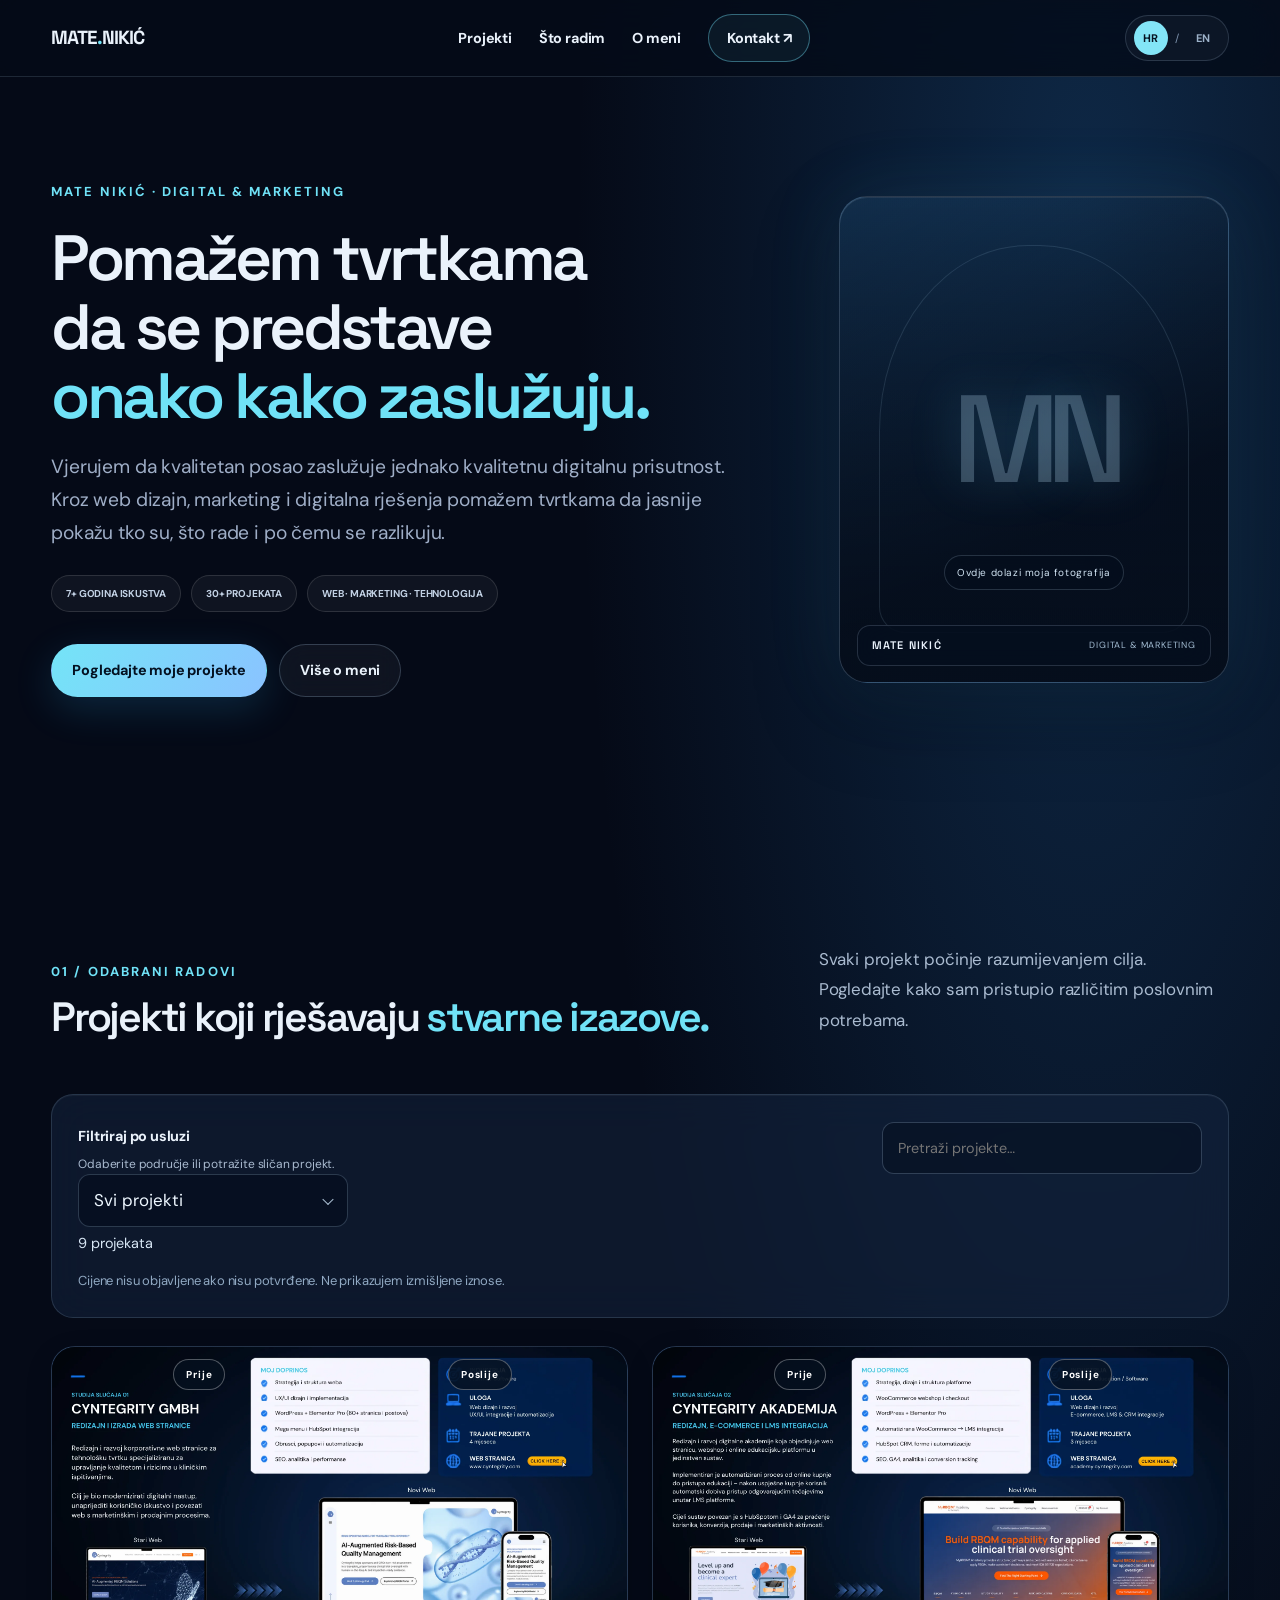
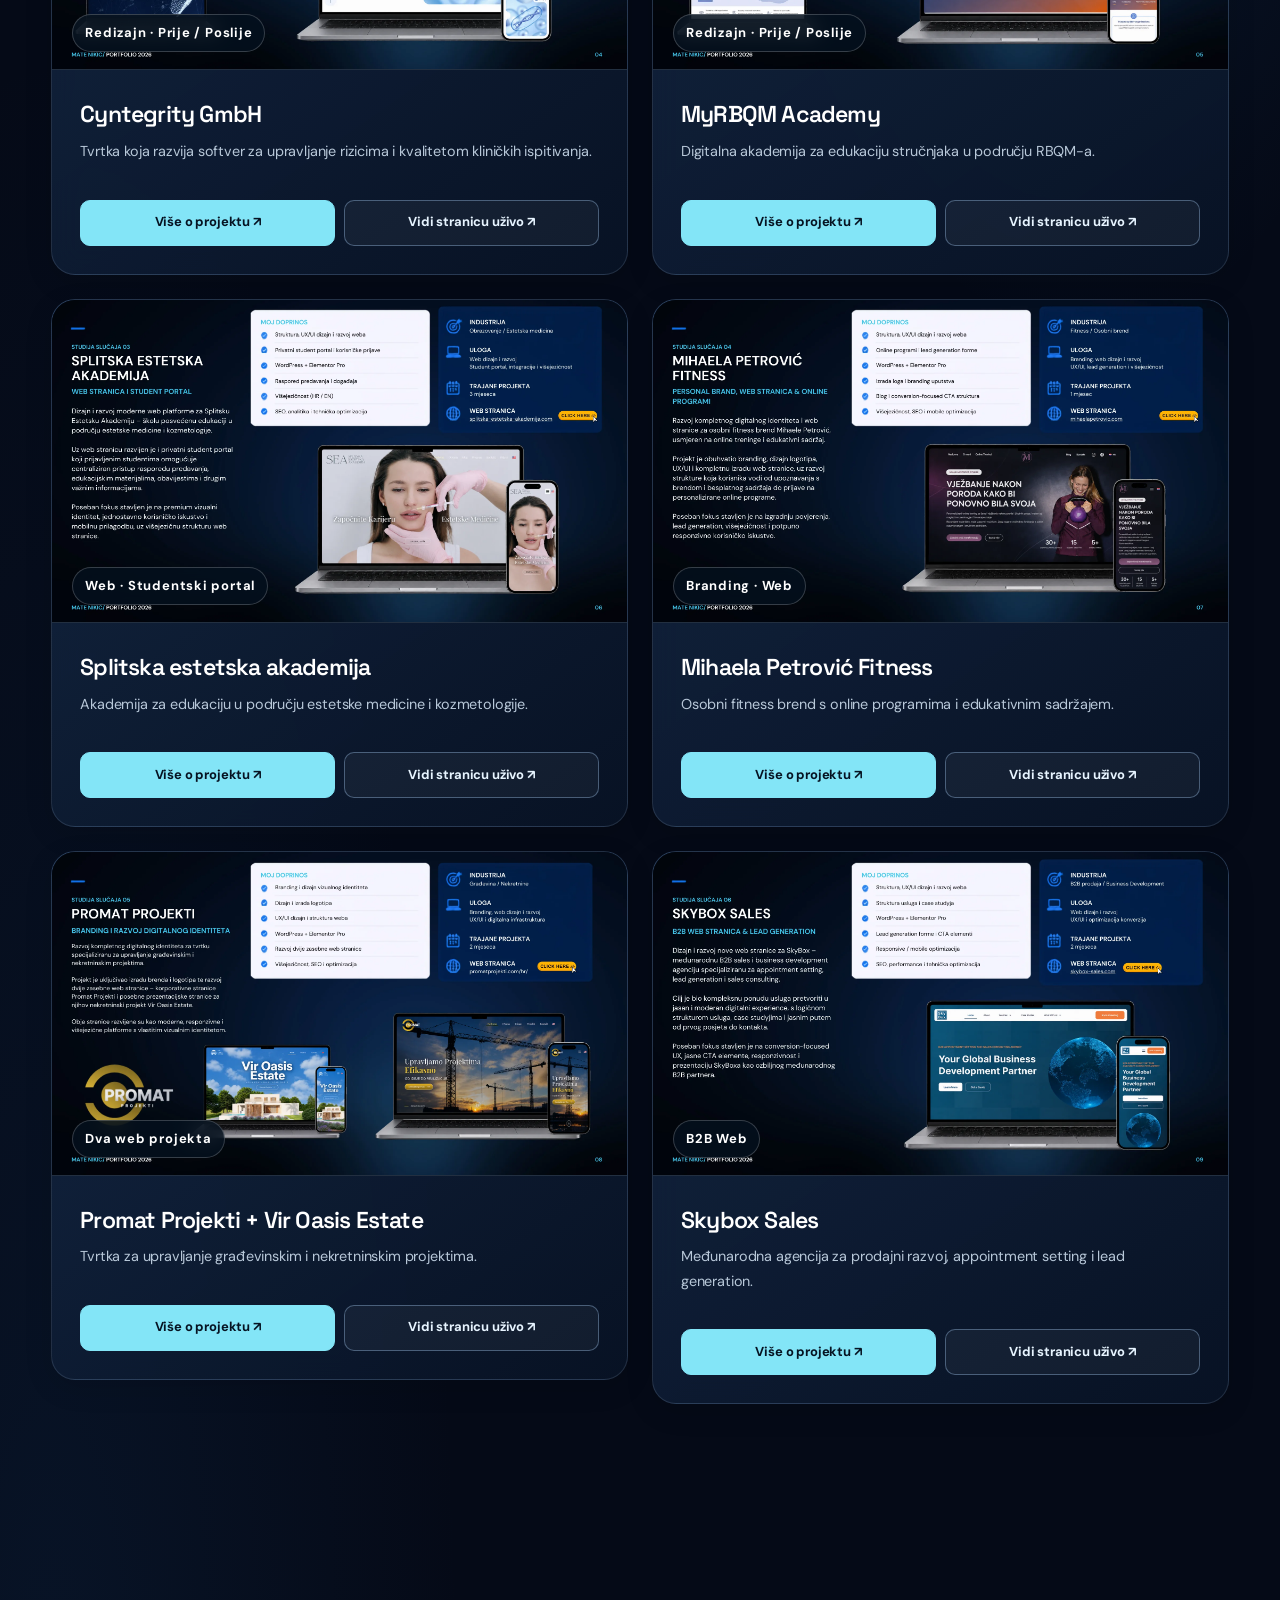
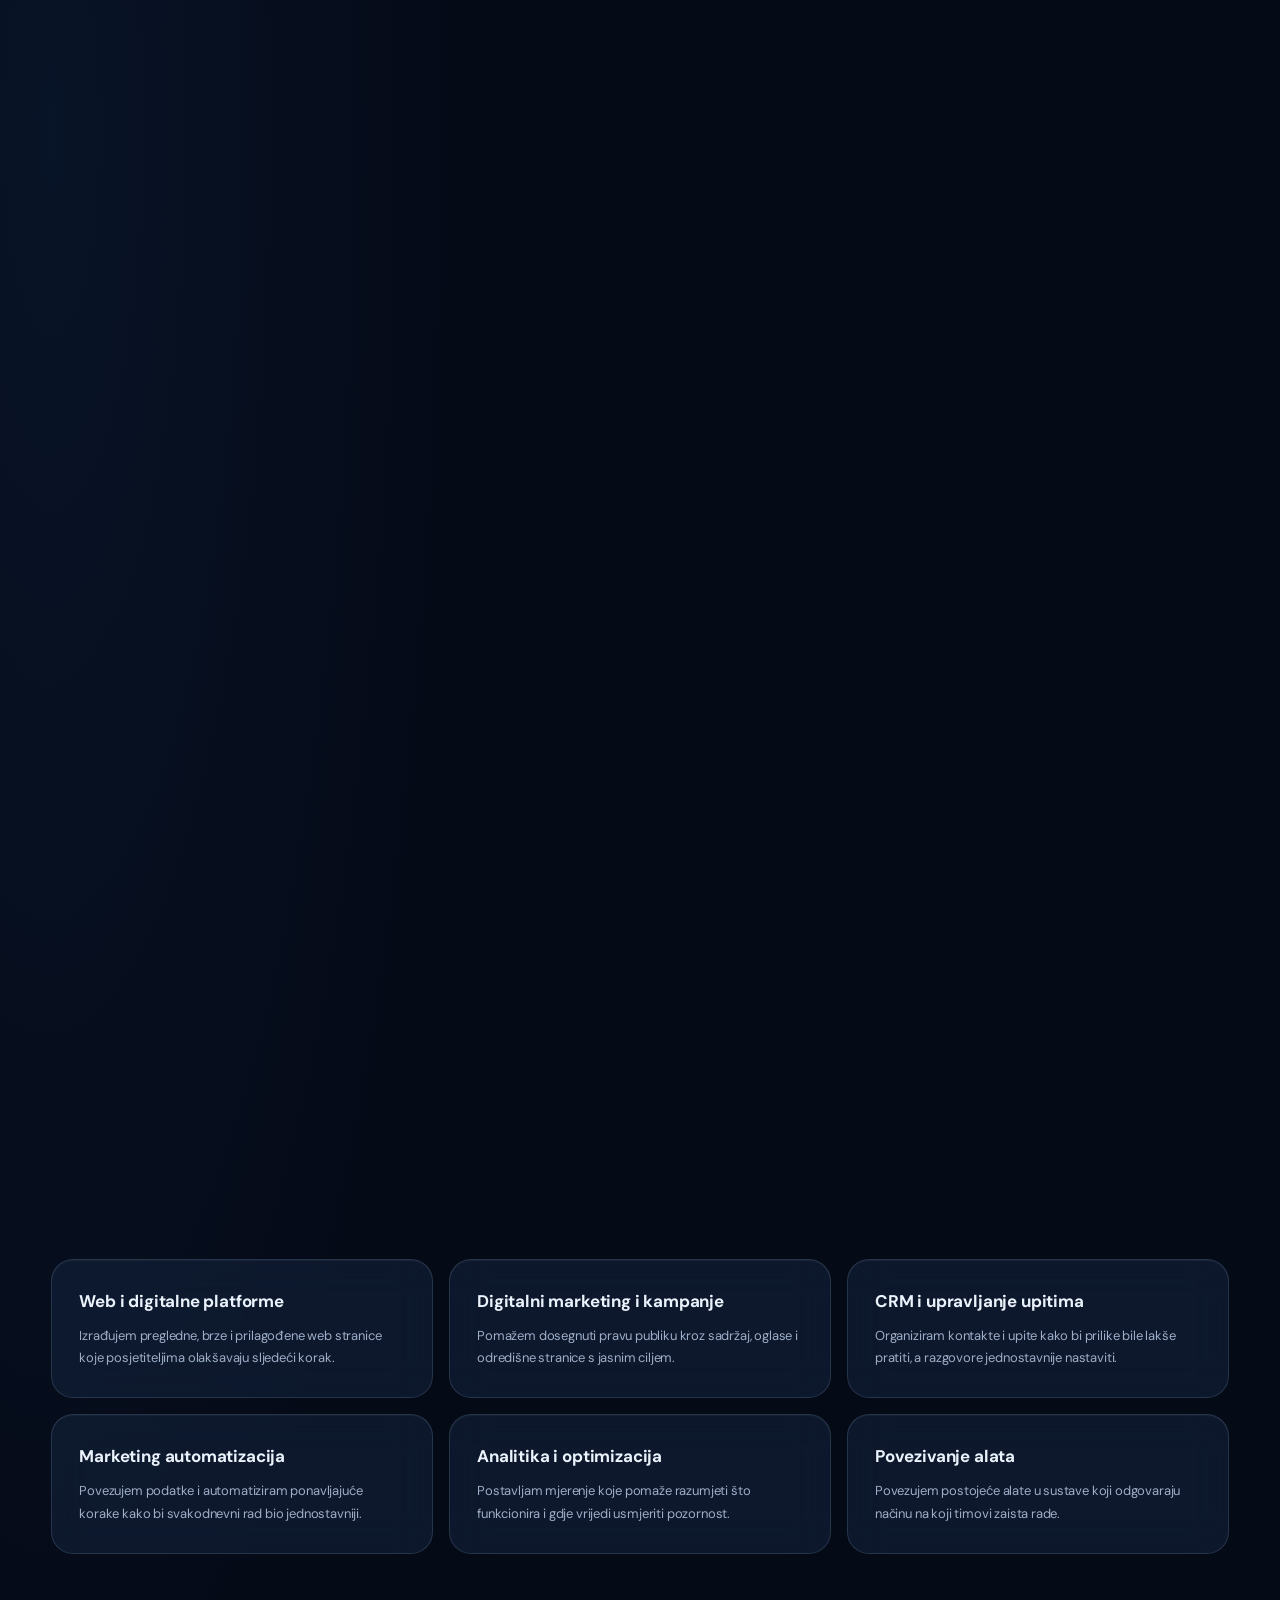
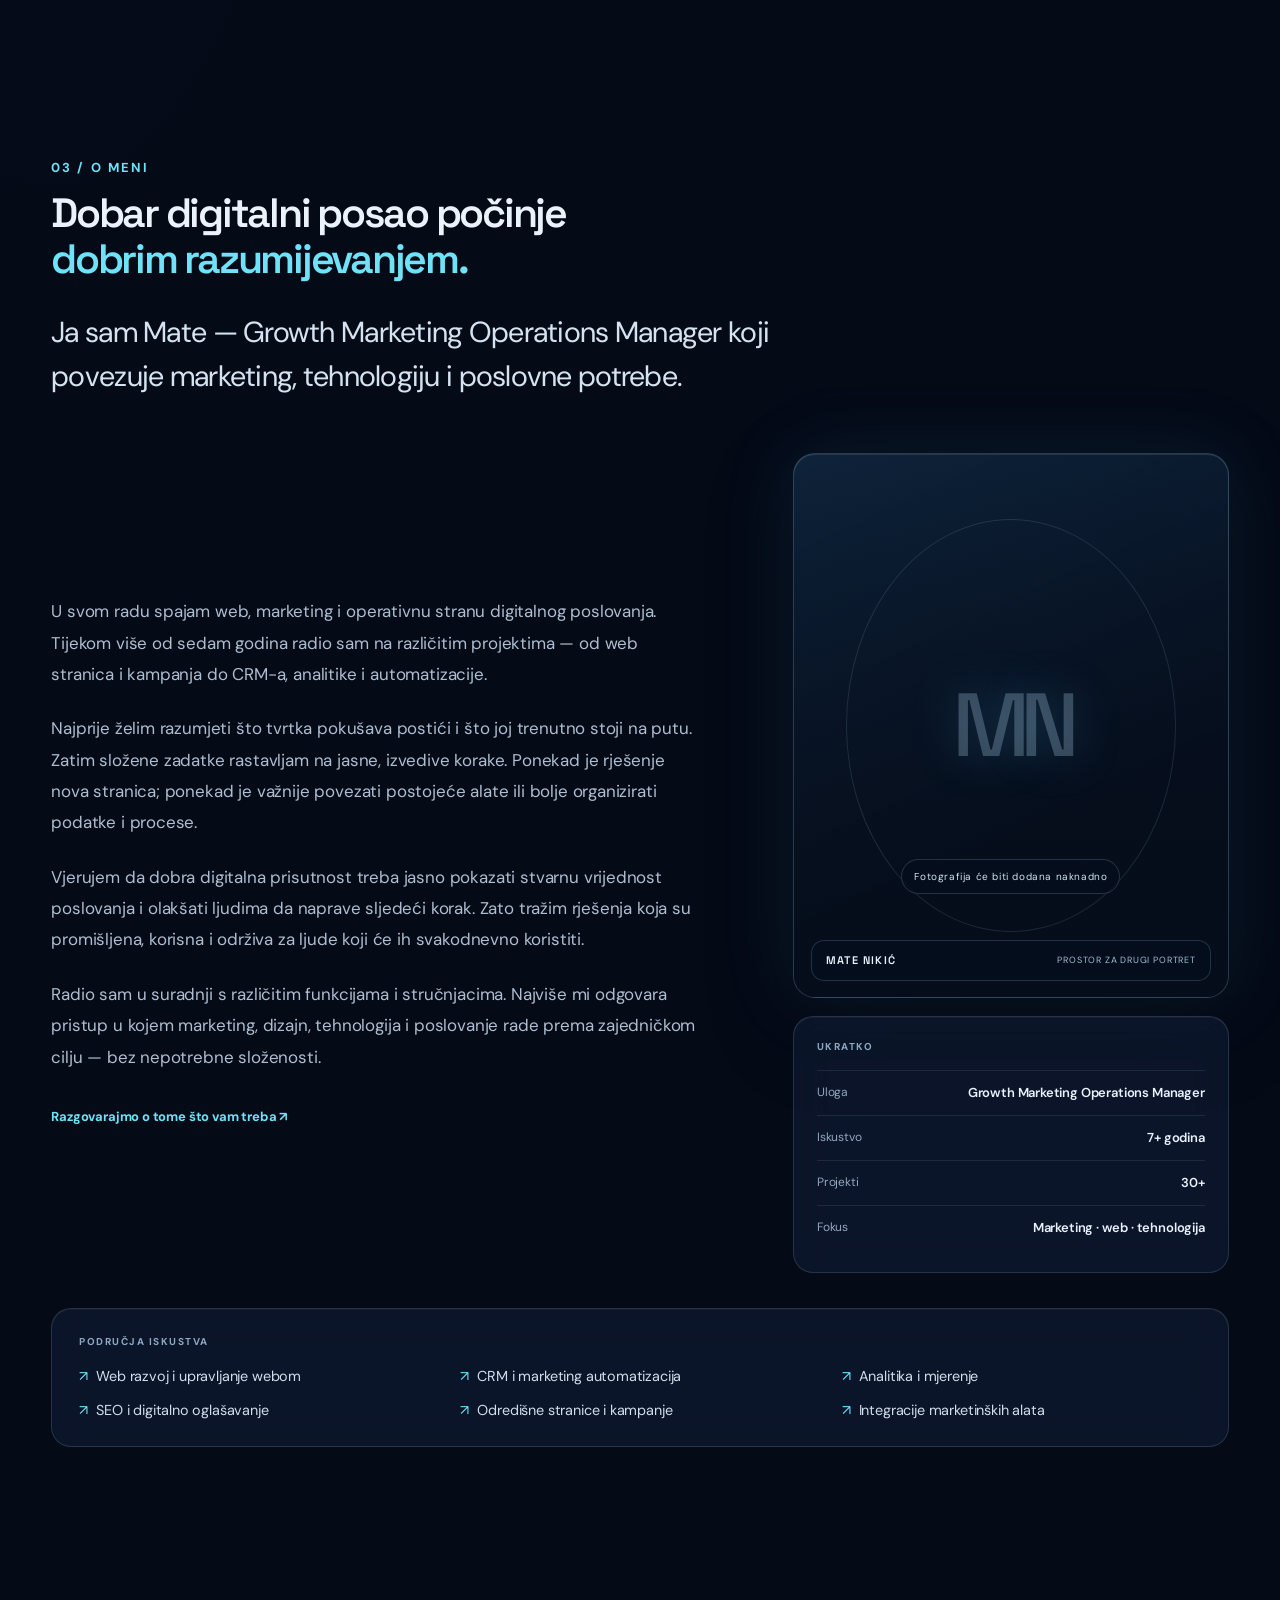
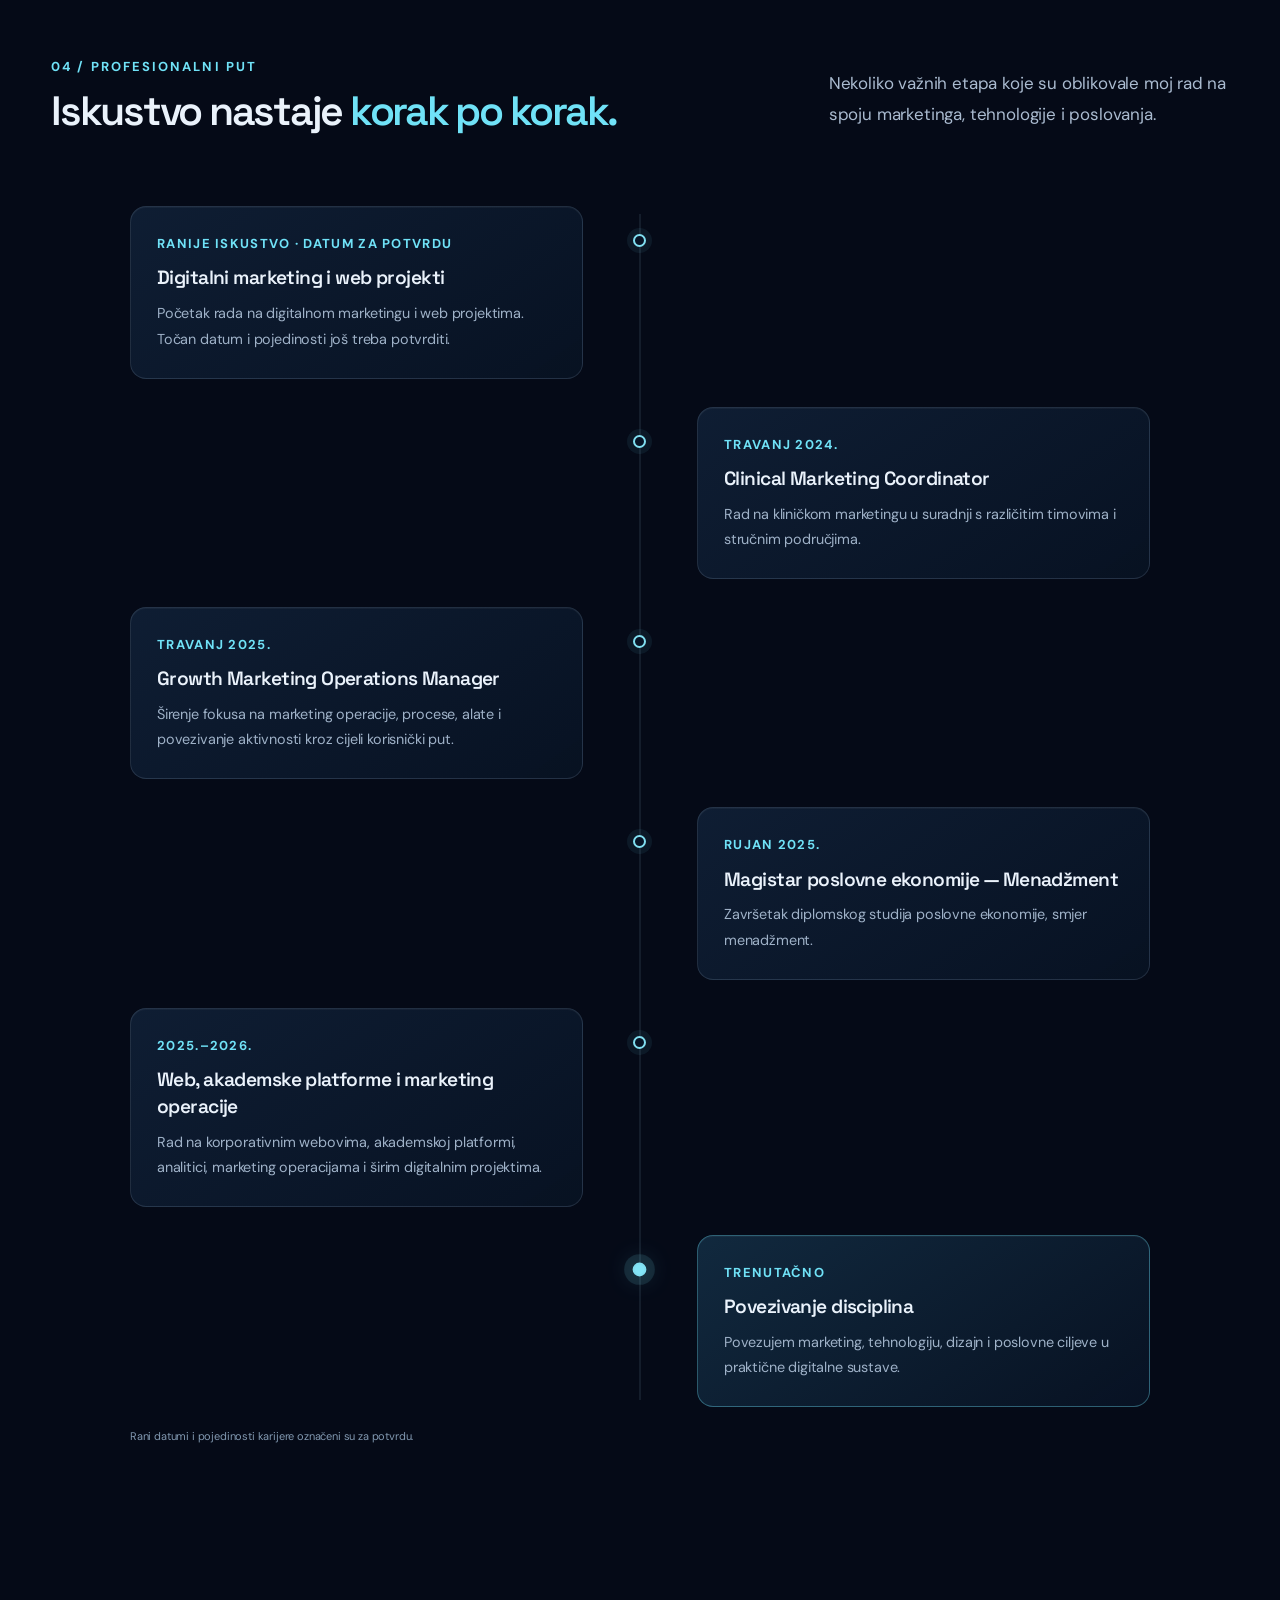
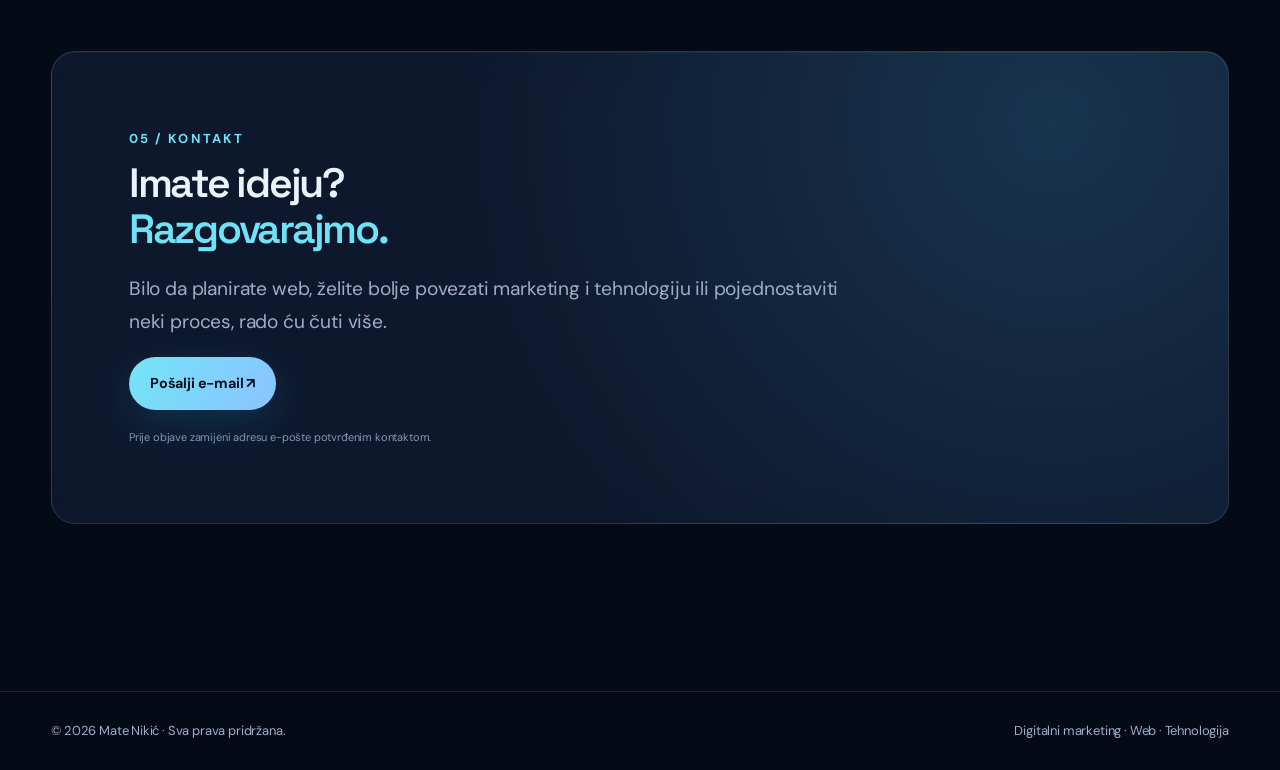
==== index.html @ 75b3e638 "Update portrait image path" ====
<!DOCTYPE html>
<html lang="hr">
<head>
  <meta charset="utf-8">
  <meta name="viewport" content="width=device-width, initial-scale=1">
  <meta name="theme-color" content="#050b17">
  <meta name="description" content="Mate Nikić povezuje web, marketing, tehnologiju i operacije kako bi tvrtke jasnije pokazale svoju vrijednost.">
  <title>Mate Nikić — Digital, marketing i web</title>
  <link href="assets/style.css" rel="stylesheet">
  <script defer src="assets/main.js"></script>
</head>
<body style="--portrait-image:url('assets/mate-portrait.png')">
  <header class="top">
    <nav class="wrap nav" aria-label="Glavna navigacija" data-i18n-aria-label="mainNav">
      <a class="logo" href="index.html" aria-label="Mate Nikić — naslovnica" data-i18n-aria-label="homeLabel">MATE<span>.</span>NIKIĆ</a>
      <button aria-expanded="false" aria-label="Otvori navigaciju" class="navbtn" type="button">☰ <span data-i18n="menuLabel">Izbornik</span></button>
      <div class="navlinks">
        <a href="#work" data-i18n="navProjects">Projekti</a>
        <a href="#expertise" data-i18n="navExpertise">Što radim</a>
        <a href="#about" data-i18n="navAbout">O meni</a>
        <a href="#contact" data-i18n="navContact">Kontakt ↗</a>
      </div>
      <div class="language-switch" role="group" aria-label="Jezik">
        <button type="button" data-language="hr" aria-pressed="true">HR</button>
        <span aria-hidden="true">/</span>
        <button type="button" data-language="en" aria-pressed="false">EN</button>
      </div>
    </nav>
  </header>

  <main>
    <div class="wrap">
      <section class="hero personal-hero" aria-labelledby="hero-title">
        <div class="hero-copy reveal">
          <div class="eyebrow" data-i18n="heroEyebrow">MATE NIKIĆ · DIGITAL &amp; MARKETING</div>
          <h1 id="hero-title" data-i18n-html="heroTitle">Pomažem tvrtkama da se predstave <em>onako kako zaslužuju.</em></h1>
          <p class="lead" data-i18n="heroIntro">Vjerujem da kvalitetan posao zaslužuje jednako kvalitetnu digitalnu prisutnost. Kroz web dizajn, marketing i digitalna rješenja pomažem tvrtkama da jasnije pokažu tko su, što rade i po čemu se razlikuju.</p>
          <div class="stats" aria-label="Iskustvo i fokus">
            <span class="pill" data-i18n="years">7+ GODINA ISKUSTVA</span>
            <span class="pill" data-i18n="projectsCount">30+ PROJEKATA</span>
            <span class="pill" data-i18n="heroAreas">WEB · MARKETING · TEHNOLOGIJA</span>
          </div>
          <div class="actions">
            <a class="btn primary" href="#work" data-i18n="explore">Pogledajte moje projekte</a>
            <a class="btn" href="#about" data-i18n="moreAbout">Više o meni</a>
          </div>
        </div>
        <div class="portrait-frame hero-portrait reveal" role="img" aria-label="Prostor za fotografiju Mate Nikića" data-i18n-aria-label="portraitLabel">
          <div class="portrait-placeholder">
            <span class="portrait-mark" aria-hidden="true">MN</span>
            <span class="portrait-note" data-i18n="portraitNote">Ovdje dolazi moja fotografija</span>
          </div>
          <div class="portrait-caption"><strong>MATE NIKIĆ</strong><span data-i18n="portraitRole">DIGITAL &amp; MARKETING</span></div>
        </div>
      </section>
    </div>

    <section class="section section-spaced" id="work">
      <div class="wrap">
        <div class="section-head reveal">
          <div>
            <div class="eyebrow" data-i18n="workEyebrow">01 / ODABRANI RADOVI</div>
            <h2 data-i18n-html="workTitle">Projekti koji rješavaju <span class="accent">stvarne izazove.</span></h2>
          </div>
          <p class="muted" data-i18n="workIntro">Svaki projekt počinje razumijevanjem cilja. Pogledajte kako sam pristupio različitim poslovnim potrebama.</p>
        </div>
        <div class="portfolio-toolbar" aria-label="Filtriranje projekata" data-i18n-aria-label="filterToolbar">
          <div class="filter-top">
            <div>
              <strong data-i18n="filterLabel">Filtriraj po usluzi</strong>
              <p class="muted" data-i18n="filterHelp">Odaberite područje ili potražite sličan projekt.</p>
            </div>
            <label class="search-label">
              <span class="sr-only" data-i18n="searchLabel">Pretraži projekte</span>
              <input autocomplete="off" id="project-search" type="search" placeholder="Pretraži projekte…" data-i18n-placeholder="searchPlaceholder">
            </label>
          </div>
          <div class="filter-controls">
            <label class="category-select-label">
              <span class="sr-only" data-i18n="filterGroup">Kategorija usluge</span>
              <select id="project-category" aria-label="Kategorija usluge" data-i18n-aria-label="filterGroup">
                <option value="all" data-i18n="allProjects">Svi projekti</option>
                <option value="web" data-i18n="filterWeb">Web development</option>
                <option value="branding" data-i18n="filterBranding">Brendiranje</option>
                <option value="crm" data-i18n="filterCrm">CRM i automatizacija</option>
                <option value="marketing" data-i18n="filterMarketing">Marketing</option>
                <option value="ecommerce" data-i18n="filterEcommerce">E-trgovina</option>
                <option value="portal" data-i18n="filterPortal">Portali</option>
                <option value="seo" data-i18n="filterSeo">SEO i analitika</option>
              </select>
            </label>
          </div>
          <div class="filter-bottom">
            <span aria-live="polite" id="project-count">9 projekata</span>
            <button class="reset-filter" id="reset-filters" type="button" data-i18n="reset">Očisti filtere ↺</button>
          </div>
          <p class="pricing-note" data-i18n="pricingNote">Cijene nisu objavljene ako nisu potvrđene. Ne prikazujem izmišljene iznose.</p>
        </div>
        <p class="no-projects" id="no-projects" hidden data-i18n="noProjects">Nema projekata za odabrani filter. Pokušaj s drugom kategorijom.</p>
        <div class="grid" aria-live="polite"></div>
      </div>
    </section>

    <section class="section" id="expertise">
      <div class="wrap">
        <div class="section-head reveal">
          <div>
            <div class="eyebrow" data-i18n="expertiseEyebrow">02 / PODRUČJA RADA</div>
            <h2 data-i18n-html="expertiseTitle">Od dobre ideje do <span class="accent">boljeg digitalnog iskustva.</span></h2>
          </div>
        </div>
        <div class="skills">
          <article class="skill reveal"><b data-i18n="skillWebTitle">Web i digitalne platforme</b><p data-i18n="skillWeb">Izrađujem pregledne, brze i prilagođene web stranice koje posjetiteljima olakšavaju sljedeći korak.</p></article>
          <article class="skill reveal"><b data-i18n="skillMarketingTitle">Digitalni marketing i kampanje</b><p data-i18n="skillMarketing">Pomažem dosegnuti pravu publiku kroz sadržaj, oglase i odredišne stranice s jasnim ciljem.</p></article>
          <article class="skill reveal"><b data-i18n="skillCrmTitle">CRM i upravljanje upitima</b><p data-i18n="skillCrm">Organiziram kontakte i upite kako bi prilike bile lakše pratiti, a razgovore jednostavnije nastaviti.</p></article>
          <article class="skill reveal"><b data-i18n="skillAutomationTitle">Marketing automatizacija</b><p data-i18n="skillAutomation">Povezujem podatke i automatiziram ponavljajuće korake kako bi svakodnevni rad bio jednostavniji.</p></article>
          <article class="skill reveal"><b data-i18n="skillAnalyticsTitle">Analitika i optimizacija</b><p data-i18n="skillAnalytics">Postavljam mjerenje koje pomaže razumjeti što funkcionira i gdje vrijedi usmjeriti pozornost.</p></article>
          <article class="skill reveal"><b data-i18n="skillIntegrationsTitle">Povezivanje alata</b><p data-i18n="skillIntegrations">Povezujem postojeće alate u sustave koji odgovaraju načinu na koji timovi zaista rade.</p></article>
        </div>
      </div>
    </section>

    <section class="section about-chapter" id="about">
      <div class="wrap">
        <div class="about-heading reveal">
          <div class="eyebrow" data-i18n="aboutEyebrow">03 / O MENI</div>
          <h2 data-i18n-html="aboutTitle">Dobar digitalni posao počinje <span class="accent">dobrim razumijevanjem.</span></h2>
          <p class="about-intro" data-i18n="aboutIntro">Ja sam Mate — Growth Marketing Operations Manager koji povezuje marketing, tehnologiju i poslovne potrebe.</p>
        </div>
        <div class="about-editorial">
          <div class="about-copy reveal">
            <p data-i18n="aboutP1">U svom radu spajam web, marketing i operativnu stranu digitalnog poslovanja. Tijekom više od sedam godina radio sam na različitim projektima — od web stranica i kampanja do CRM-a, analitike i automatizacije.</p>
            <p data-i18n="aboutP2">Najprije želim razumjeti što tvrtka pokušava postići i što joj trenutno stoji na putu. Zatim složene zadatke rastavljam na jasne, izvedive korake. Ponekad je rješenje nova stranica; ponekad je važnije povezati postojeće alate ili bolje organizirati podatke i procese.</p>
            <p data-i18n="aboutP3">Vjerujem da dobra digitalna prisutnost treba jasno pokazati stvarnu vrijednost poslovanja i olakšati ljudima da naprave sljedeći korak. Zato tražim rješenja koja su promišljena, korisna i održiva za ljude koji će ih svakodnevno koristiti.</p>
            <p data-i18n="aboutP4">Radio sam u suradnji s različitim funkcijama i stručnjacima. Najviše mi odgovara pristup u kojem marketing, dizajn, tehnologija i poslovanje rade prema zajedničkom cilju — bez nepotrebne složenosti.</p>
            <a class="text-link" href="#contact" data-i18n="aboutContact">Razgovarajmo o tome što vam treba ↗</a>
          </div>
          <div class="about-aside">
            <div class="portrait-frame about-portrait reveal" role="img" aria-label="Prostor za fotografiju Mate Nikića" data-i18n-aria-label="portraitLabel">
              <div class="portrait-placeholder">
                <span class="portrait-mark" aria-hidden="true">MN</span>
                <span class="portrait-note" data-i18n="aboutPhotoNote">Fotografija će biti dodana naknadno</span>
              </div>
              <div class="portrait-caption"><strong>MATE NIKIĆ</strong><span data-i18n="aboutPhoto">PROSTOR ZA DRUGI PORTRET</span></div>
            </div>
            <div class="facts-panel reveal">
              <p class="panel-label" data-i18n="aboutFacts">UKRATKO</p>
              <dl>
                <div><dt data-i18n="factRole">Uloga</dt><dd data-i18n="factRoleValue">Growth Marketing Operations Manager</dd></div>
                <div><dt data-i18n="factExperience">Iskustvo</dt><dd data-i18n="factExperienceValue">7+ godina</dd></div>
                <div><dt data-i18n="factProjects">Projekti</dt><dd data-i18n="factProjectsValue">30+</dd></div>
                <div><dt data-i18n="factFocus">Fokus</dt><dd data-i18n="factFocusValue">Marketing · web · tehnologija</dd></div>
              </dl>
            </div>
          </div>
        </div>
        <div class="expertise-panel reveal">
          <p class="panel-label" data-i18n="expertiseLabel">PODRUČJA ISKUSTVA</p>
          <ul id="expertise-list">
            <li>Web razvoj i upravljanje webom</li><li>CRM i marketing automatizacija</li><li>Analitika i mjerenje</li>
            <li>SEO i digitalno oglašavanje</li><li>Odredišne stranice i kampanje</li><li>Integracije marketinških alata</li>
          </ul>
        </div>
      </div>
    </section>

    <section class="section timeline-section" id="career">
      <div class="wrap">
        <div class="section-head reveal">
          <div>
            <div class="eyebrow" data-i18n="timelineEyebrow">04 / PROFESIONALNI PUT</div>
            <h2 data-i18n-html="timelineTitle">Iskustvo nastaje <span class="accent">korak po korak.</span></h2>
          </div>
          <p class="muted" data-i18n="timelineIntro">Nekoliko važnih etapa koje su oblikovale moj rad na spoju marketinga, tehnologije i poslovanja.</p>
        </div>
        <div class="timeline-shell">
          <div class="timeline-track" aria-hidden="true"><span class="timeline-progress"></span></div>
          <ol class="career-timeline" id="career-timeline">
            <li class="timeline-item"><span class="timeline-marker" aria-hidden="true"></span><article class="timeline-card"><p class="timeline-date">RANIJE ISKUSTVO · DATUM ZA POTVRDU</p><h3>Digitalni marketing i web projekti</h3><p>Početak rada na digitalnom marketingu i web projektima. Točan datum i pojedinosti još treba potvrditi.</p></article></li>
            <li class="timeline-item"><span class="timeline-marker" aria-hidden="true"></span><article class="timeline-card"><p class="timeline-date">TRAVANJ 2024.</p><h3>Clinical Marketing Coordinator</h3><p>Rad na kliničkom marketingu u suradnji s različitim timovima i stručnim područjima.</p></article></li>
            <li class="timeline-item"><span class="timeline-marker" aria-hidden="true"></span><article class="timeline-card"><p class="timeline-date">TRAVANJ 2025.</p><h3>Growth Marketing Operations Manager</h3><p>Širenje fokusa na marketing operacije, procese, alate i povezivanje aktivnosti kroz cijeli korisnički put.</p></article></li>
            <li class="timeline-item"><span class="timeline-marker" aria-hidden="true"></span><article class="timeline-card"><p class="timeline-date">RUJAN 2025.</p><h3>Magistar poslovne ekonomije — Menadžment</h3><p>Završetak diplomskog studija poslovne ekonomije, smjer menadžment.</p></article></li>
            <li class="timeline-item"><span class="timeline-marker" aria-hidden="true"></span><article class="timeline-card"><p class="timeline-date">2025.–2026.</p><h3>Web, akademske platforme i marketing operacije</h3><p>Rad na korporativnim webovima, akademskoj platformi, analitici, marketing operacijama i širim digitalnim projektima.</p></article></li>
            <li class="timeline-item"><span class="timeline-marker" aria-hidden="true"></span><article class="timeline-card"><p class="timeline-date">TRENUTAČNO</p><h3>Povezivanje disciplina</h3><p>Povezujem marketing, tehnologiju, dizajn i poslovne ciljeve u praktične digitalne sustave.</p></article></li>
          </ol>
        </div>
        <p class="timeline-note" data-i18n="timelineNote">Rani datumi i pojedinosti karijere označeni su za potvrdu.</p>
      </div>
    </section>

    <section class="section" id="contact">
      <div class="wrap">
        <div class="contact contact-chapter reveal">
          <div class="eyebrow" data-i18n="contactEyebrow">05 / KONTAKT</div>
          <h2 data-i18n-html="contactTitle">Imate ideju?<br><span class="accent">Razgovarajmo.</span></h2>
          <p class="lead" data-i18n="contactIntro">Bilo da planirate web, želite bolje povezati marketing i tehnologiju ili pojednostaviti neki proces, rado ću čuti više.</p>
          <a class="btn primary" href="mailto:EMAIL_ADRESA_OVDJE" data-i18n="contactButton">Pošalji e-mail ↗</a>
          <p class="email-note" data-i18n="emailNote">Prije objave zamijeni adresu e-pošte potvrđenim kontaktom.</p>
        </div>
      </div>
    </section>
  </main>

  <footer class="footer">
    <div class="wrap foot-inner">
      <span>© 2026 Mate Nikić · <span data-i18n="allRights">Sva prava pridržana.</span></span>
      <span data-i18n="footerFocus">Digitalni marketing · Web · Tehnologija</span>
    </div>
  </footer>
</body>
</html>
---- assets/style.css ----
@import url('https://fonts.googleapis.com/css2?family=DM+Sans:wght@400;500;600;700&family=Space+Grotesk:wght@400;500;600;700&display=swap');:root{color-scheme:dark;--bg:#050b17;--panel:#0c1930;--line:#21334b;--text:#f4f7ff;--muted:#a1b1c8;--cyan:#36c8ef}*{box-sizing:border-box}html{scroll-behavior:smooth}body{margin:0;background:radial-gradient(ellipse 55% 25% at 80% 0%,#0b2c52 0%,transparent 100%),var(--bg);color:var(--text);font-family:'DM Sans',sans-serif;line-height:1.6}a{color:inherit;text-decoration:none}button{font:inherit}a:focus-visible,button:focus-visible{outline:2px solid var(--cyan);outline-offset:4px}.wrap{width:min(1200px,calc(100% - 48px));margin:auto}.top{position:sticky;top:0;z-index:20;background:#050b17e8;backdrop-filter:blur(18px);border-bottom:1px solid #ffffff14}.nav{min-height:78px;display:flex;align-items:center;justify-content:space-between;gap:20px}.logo{font-family:'Space Grotesk',sans-serif;font-size:21px;font-weight:700;letter-spacing:-1px}.logo span,.eyebrow,.accent{color:var(--cyan)}.navlinks{display:flex;gap:32px;align-items:center;font-size:13px;font-weight:700}.navlinks a:hover,.footer a:hover{color:var(--cyan)}.navbtn{display:none;background:none;border:1px solid var(--line);color:white;padding:8px 12px;border-radius:8px}.hero{padding:116px 0 115px;display:grid;grid-template-columns:1.2fr .8fr;gap:60px;align-items:center}.eyebrow{font-size:12px;font-weight:700;letter-spacing:2.4px;text-transform:uppercase}.hero h1,.detail-hero h1{font:700 clamp(48px,6.8vw,102px)/1.02 'Space Grotesk',sans-serif;letter-spacing:-5px;margin:25px 0}.hero h1 em{font-style:normal;color:var(--cyan)}.lead{font-size:19px;color:var(--muted);max-width:620px}.actions{display:flex;flex-wrap:wrap;gap:12px;margin-top:32px}.btn{display:inline-flex;align-items:center;justify-content:center;gap:12px;border-radius:8px;padding:14px 22px;font-size:13px;font-weight:700;border:1px solid #4b6c8d;transition:.2s}.btn.primary{background:var(--cyan);color:#031020;border-color:var(--cyan)}.btn:hover{transform:translateY(-3px);border-color:var(--cyan)}.hero-art{min-height:400px;border:1px solid #244569;border-radius:20px;display:flex;flex-direction:column;justify-content:space-between;padding:32px;background:linear-gradient(135deg,#09284d,#071225 60%);position:relative;overflow:hidden}.hero-art:after{content:'';position:absolute;width:270px;height:270px;border:1px solid #36c8ef33;border-radius:50%;right:-60px;top:70px;box-shadow:0 0 0 55px #36c8ef09,0 0 0 110px #36c8ef06}.hero-art strong{font:700 clamp(34px,4vw,60px)/1.08 'Space Grotesk';z-index:1;letter-spacing:-2px}.hero-art small{color:#a6bedb;z-index:1}.stats{display:flex;gap:10px;flex-wrap:wrap;margin-top:26px}.pill{padding:8px 12px;border:1px solid var(--line);background:#0b1a30;border-radius:6px;color:#c2d1e4;font-size:11px;font-weight:700}.section{padding:75px 0}.section-head{display:flex;justify-content:space-between;align-items:end;gap:30px;margin-bottom:36px}.section h2{font:700 clamp(34px,4vw,58px)/1.1 'Space Grotesk';letter-spacing:-2px;margin:12px 0}.muted{color:var(--muted)}.grid{display:grid;grid-template-columns:repeat(2,minmax(0,1fr));gap:22px}.project{display:block;border:1px solid var(--line);background:#0a1528;border-radius:14px;overflow:hidden;transition:transform .25s,border-color .25s}.project:hover{transform:translateY(-5px);border-color:#36c8ef80}.thumb{aspect-ratio:16/10;background:linear-gradient(130deg,#102d52,#061024);display:flex;align-items:center;justify-content:center;overflow:hidden;position:relative}.thumb img{width:100%;height:100%;object-fit:cover}.thumb .placeholder{font:700 clamp(26px,4vw,46px)/1.1 'Space Grotesk';letter-spacing:-2px;padding:30px;max-width:80%;z-index:1}.thumb:has(.placeholder):after{content:'';position:absolute;inset:15%;border:1px solid #36c8ef30;border-radius:50%;transform:scale(1.4)}.project-info{padding:24px}.project-info h3{font:700 24px 'Space Grotesk';letter-spacing:-.6px;margin:7px 0}.project-info p{color:var(--muted);font-size:13px;margin:0}.project-info .go{float:right;color:var(--cyan);font-size:22px}.skills{display:grid;grid-template-columns:repeat(3,1fr);gap:16px}.skill{padding:24px;border:1px solid var(--line);background:#0b172a;border-radius:12px}.skill b{display:block;margin-bottom:9px}.skill p{color:var(--muted);font-size:13px;margin:0}.about{display:grid;grid-template-columns:1fr 1fr;gap:70px}.about p{color:var(--muted)}.contact{background:linear-gradient(120deg,#0c2343,#071323);border:1px solid #294768;border-radius:18px;padding:55px}.footer{border-top:1px solid var(--line);padding:30px 0;margin-top:70px;color:var(--muted);font-size:12px}.foot-inner{display:flex;justify-content:space-between;gap:20px}.detail-hero{padding:80px 0 45px}.detail-hero h1{font-size:clamp(44px,6vw,84px);max-width:950px}.detail-hero .lead{max-width:820px}.case-image{border:1px solid var(--line);border-radius:14px;overflow:hidden;background:#0b1b32}.case-image img{width:100%;display:block}.detail-grid{display:grid;grid-template-columns:1fr 1fr;gap:80px;padding:70px 0}.detail-grid h2{font:700 34px 'Space Grotesk';letter-spacing:-1px}.checks{list-style:none;padding:0}.checks li{padding:12px 0;border-bottom:1px solid var(--line);color:#c6d5e6}.checks li:before{content:'↗';color:var(--cyan);margin-right:13px}.back{color:var(--cyan);font-weight:700;font-size:13px}.reveal{opacity:0;transform:translateY(16px);transition:opacity .65s,transform .65s}.reveal.visible{opacity:1;transform:none}@media(max-width:760px){.wrap{width:min(100% - 32px,1200px)}.nav{min-height:68px}.navbtn{display:block}.navlinks{display:none;position:absolute;top:68px;left:0;right:0;background:#071323;padding:25px;flex-direction:column;align-items:flex-start;border-bottom:1px solid var(--line)}.navlinks.open{display:flex}.hero{grid-template-columns:1fr;padding:70px 0;gap:35px}.hero h1{letter-spacing:-3px}.hero-art{min-height:260px}.grid,.about,.detail-grid{grid-template-columns:1fr;gap:24px}.skills{grid-template-columns:1fr 1fr}.section{padding:50px 0}.section-head{align-items:start;flex-direction:column}.contact{padding:30px}.foot-inner{flex-direction:column}.detail-hero{padding-top:50px}.detail-hero h1{letter-spacing:-2px}}@media(max-width:440px){.skills{grid-template-columns:1fr}}@media(prefers-reduced-motion:reduce){*,*:before,*:after{scroll-behavior:auto!important;transition:none!important}.reveal{opacity:1;transform:none}}
/* V2: portfolio filters and shared case-study template */
.project[hidden],.no-projects[hidden]{display:none!important}.portfolio-toolbar{background:#0b182b;border:1px solid var(--line);border-radius:16px;padding:24px;margin-bottom:25px}.filter-top,.filter-bottom{display:flex;align-items:center;justify-content:space-between;gap:20px}.filter-top strong{font-size:17px}.filter-top p{font-size:12px;margin:4px 0 0}.search-label input{width:min(320px,70vw);background:#071121;border:1px solid #3b506b;border-radius:9px;color:white;padding:13px 15px;outline:none}.search-label input:focus{border-color:var(--cyan)}.filter-buttons{display:flex;gap:9px;flex-wrap:wrap;margin:23px 0}.filter-btn{border:1px solid #38506d;background:#0e2038;color:#cbd8e8;border-radius:30px;padding:10px 15px;cursor:pointer;font-size:12px}.filter-btn:hover,.filter-btn.active{background:var(--cyan);border-color:var(--cyan);color:#061322}.filter-bottom{font-size:12px;color:var(--muted);border-top:1px solid var(--line);padding-top:15px}.reset-filter{border:0;background:transparent;color:var(--cyan);cursor:pointer}.no-projects{padding:28px;text-align:center;border:1px dashed var(--line);border-radius:12px}.project-meta{display:flex;justify-content:space-between;gap:10px;flex-wrap:wrap;font-size:11px;color:#b3c6dc;margin-top:15px}.project-tags{display:flex;flex-wrap:wrap;gap:6px;margin-top:12px}.project-tags span{border:1px solid #294866;color:#9bc7e2;border-radius:5px;padding:4px 7px;font-size:10px}.project-more{display:block;color:var(--cyan);font-size:12px;font-weight:700;margin-top:20px}.case-facts{display:grid;grid-template-columns:repeat(4,1fr);gap:12px;margin-top:35px}.case-facts>div{border:1px solid var(--line);background:#0c1b31;padding:17px;border-radius:10px}.case-facts span{display:block;color:var(--muted);font-size:11px;margin-bottom:8px}.case-facts strong{font-size:13px;line-height:1.4;display:block}.case-visual-caption{text-align:right;color:var(--muted);font-size:11px;padding-top:12px}.case-template{padding:45px 0}.case-section{display:grid;grid-template-columns:220px 1fr;gap:55px;padding:48px 0;border-bottom:1px solid var(--line)}.case-index{font-size:11px;letter-spacing:2px;font-weight:700;color:var(--cyan)}.case-section h2{font:700 clamp(27px,3vw,40px)/1.2 'Space Grotesk';margin:0 0 20px}.case-section p{color:var(--muted);max-width:760px;line-height:1.9}.case-contributions{max-width:700px}.sr-only{position:absolute;width:1px;height:1px;overflow:hidden;clip:rect(0,0,0,0)}@media(max-width:760px){.filter-top{align-items:stretch;flex-direction:column}.search-label input{width:100%}.case-facts{grid-template-columns:repeat(2,1fr)}.case-section{grid-template-columns:1fr;gap:12px;padding:32px 0}.portfolio-toolbar{padding:16px}}

/* V3: client-focused project previews */
.project-benefit{font-size:.9rem;line-height:1.65;color:#b6d5e7;border-left:2px solid #20c5ed;padding-left:12px;margin:14px 0}

/* V4 — glass design system */
:root{--bg:#050a17;--panel:#0e1a32;--line:rgba(181,214,255,.16);--muted:#9faec7;--cyan:#70e2f7;--glass:rgba(19,35,61,.58)}
body{background:radial-gradient(ellipse 50% 24% at 85% 3%,rgba(34,105,171,.32),transparent 80%),radial-gradient(ellipse 40% 24% at 4% 38%,rgba(25,75,130,.15),transparent 80%),#050a17;letter-spacing:-.01em}
.wrap{width:min(1240px,calc(100% - 52px))}.top{background:rgba(6,13,28,.69);backdrop-filter:blur(28px) saturate(155%);border-bottom:1px solid rgba(255,255,255,.09)}
.nav{min-height:82px}.navlinks{gap:30px}.navlinks a:last-child{border:1px solid rgba(112,226,247,.4);border-radius:999px;padding:11px 18px;background:rgba(112,226,247,.06)}
.hero{min-height:670px;padding:100px 0 110px;gap:clamp(24px,5vw,82px);grid-template-columns:1.12fr .88fr}.hero h1{font-size:clamp(48px,5.5vw,83px);line-height:1.07;letter-spacing:-.065em;margin:23px 0 25px}.lead{font-size:18px;line-height:1.8}.eyebrow{color:var(--cyan);font-size:11px;letter-spacing:2.2px}
.btn{border-radius:999px;padding:15px 23px;background:rgba(255,255,255,.045);border:1px solid rgba(190,225,255,.21);backdrop-filter:blur(12px)}.btn.primary{background:linear-gradient(120deg,#74e4f7,#8ac3ff);border-color:transparent;box-shadow:0 12px 38px rgba(41,155,216,.2)}.btn:hover{box-shadow:0 10px 32px rgba(37,160,215,.13)}
.pill{border-radius:999px;background:rgba(255,255,255,.045);border:1px solid rgba(255,255,255,.12);padding:9px 14px;font-size:10px}
.hero-art{min-height:500px;border-radius:30px;border:1px solid rgba(191,225,255,.23);padding:26px;background:radial-gradient(circle at 72% 20%,rgba(107,218,249,.22),transparent 38%),linear-gradient(145deg,rgba(39,74,117,.67),rgba(9,19,37,.84));box-shadow:inset 0 1px rgba(255,255,255,.12),0 30px 90px rgba(0,0,0,.28);backdrop-filter:blur(22px)}.hero-art:after{pointer-events:none}.art-top,.art-bottom{display:flex;justify-content:space-between;align-items:center;gap:10px;position:relative;z-index:1;font-size:10px;letter-spacing:1.3px;color:#c9e0f5}.live-dot{width:7px;height:7px;background:#76e9c1;display:inline-block;border-radius:50%;box-shadow:0 0 13px #76e9c1}.art-bottom span{color:#83a1c3}.floating-ui{position:relative;z-index:2;margin:auto 0}.float-label{font-size:10px;letter-spacing:2px;color:#a7c3dd}.float-main{font:700 clamp(44px,4.4vw,68px)/1.05 'Space Grotesk',sans-serif;letter-spacing:-3px;margin:20px 0 26px}.float-main span{color:#70e2f7}.float-cards{display:grid;gap:9px}.float-cards>div{display:flex;justify-content:space-between;align-items:center;gap:12px;border:1px solid rgba(255,255,255,.17);background:rgba(255,255,255,.065);backdrop-filter:blur(15px);border-radius:13px;padding:13px 15px}.float-cards span{font-size:10px;color:#82cce4}.float-cards b{font-size:12px;font-weight:500}
.section-spaced{padding:100px 0}.section-head{margin-bottom:38px}.section-head .muted{max-width:410px;line-height:1.8}.section h2{letter-spacing:-.055em}
.portfolio-toolbar,.skill,.contact,.case-facts,.case-section{background:var(--glass)!important;border:1px solid rgba(200,230,255,.14)!important;backdrop-filter:blur(20px);box-shadow:inset 0 1px rgba(255,255,255,.045);border-radius:22px!important}.portfolio-toolbar{padding:25px!important;margin-bottom:28px}.filter-top{display:flex;flex-wrap:wrap;gap:16px;align-items:end;justify-content:space-between}.filter-top>div:first-child{margin-right:auto}.search-label input,.budget-select select{border:1px solid rgba(188,222,255,.22);background:rgba(4,12,28,.5);color:#edf7ff;border-radius:12px;padding:13px 15px;min-height:47px}.budget-select{display:flex;flex-direction:column;gap:7px;font-size:12px;color:#dce8f6}.budget-select small{color:#92a7bf}.budget-select select{min-width:180px}.filter-buttons{gap:9px!important}.filter-btn{border-radius:999px!important;transition:.2s}.filter-btn.active{box-shadow:0 4px 20px rgba(80,192,239,.18)}.pricing-note{font-size:11px;color:#91a9c3;margin:14px 0 0;line-height:1.65}
.grid{gap:24px}.project{border-radius:24px;background:rgba(14,27,49,.7);border:1px solid rgba(194,222,255,.14);box-shadow:inset 0 1px rgba(255,255,255,.04),0 16px 35px rgba(0,0,0,.12);backdrop-filter:blur(15px)}.project:hover{transform:translateY(-7px);border-color:rgba(112,226,247,.55);box-shadow:0 22px 65px rgba(0,0,0,.28)}.thumb{position:relative;overflow:hidden}.thumb img{transition:transform .6s ease}.project:hover .thumb img{transform:scale(1.035)}.thumb-badge{position:absolute;right:16px;top:16px;padding:9px 12px;border:1px solid rgba(255,255,255,.24);border-radius:999px;background:rgba(7,19,35,.6);backdrop-filter:blur(12px);font-size:10px;letter-spacing:1px;color:white}.project-info{padding:27px!important}.project-info h3{letter-spacing:-.04em}.project-benefit{line-height:1.7}.project-meta{display:flex;flex-wrap:wrap;gap:9px}.price-placeholder{color:#a9e7f6!important}.project-tags span{border-radius:999px!important;background:rgba(255,255,255,.045)!important}.placeholder{font-size:13px!important;letter-spacing:1.8px;text-align:center;color:#a6d2e9!important;padding:30px}.skill{padding:27px!important}.skill p{line-height:1.75}.contact{padding:clamp(32px,6vw,80px)!important;background:radial-gradient(circle at 85% 15%,rgba(85,191,244,.17),transparent 55%),var(--glass)!important}.footer{border-top:1px solid rgba(255,255,255,.1)}
.detail-hero{padding-top:80px}.detail-hero h1{letter-spacing:-.065em}.case-facts{padding:26px!important}.case-image{overflow:hidden;border-radius:24px;border:1px solid rgba(255,255,255,.15)}.case-section{padding:30px!important;margin-bottom:20px}.detail-price-note{font-size:12px;color:#9cb5ce;margin-top:24px}.missing-visual{min-height:360px;display:grid;place-items:center;color:#a6c9e4;letter-spacing:2px;text-align:center;background:linear-gradient(135deg,#132c4b,#081527)}
@media(max-width:850px){.hero{min-height:auto;grid-template-columns:1fr;padding:72px 0}.hero-art{min-height:410px}.section-spaced{padding:70px 0}.filter-top{align-items:stretch}.filter-top>div:first-child{width:100%}.search-label,.budget-select{flex:1;min-width:180px}.search-label input{width:100%}}
@media(max-width:600px){.wrap{width:min(100% - 32px,1240px)}.hero h1{font-size:clamp(42px,11vw,60px)}.hero-art{min-height:390px}.float-main{font-size:46px}.section-spaced{padding:56px 0}.portfolio-toolbar{padding:18px!important}.grid{gap:16px}.project-info{padding:21px!important}.case-section{padding:22px!important}}
@media(prefers-reduced-motion:reduce){*,*:before,*:after{scroll-behavior:auto!important;transition:none!important;animation:none!important}}

/* V5 / unified case cards */
.grid{display:grid;grid-template-columns:repeat(2,minmax(0,1fr));gap:26px;align-items:stretch}
.grid>.project{display:flex;flex-direction:column;min-width:0;overflow:hidden;border-radius:22px;border:1px solid rgba(165,210,255,.18);background:linear-gradient(145deg,rgba(22,42,72,.87),rgba(8,19,37,.94));box-shadow:0 18px 55px rgba(0,0,0,.16);text-decoration:none;transition:transform .25s,border-color .25s,box-shadow .25s}
.grid>.project:hover{transform:translateY(-5px);border-color:rgba(63,205,244,.55);box-shadow:0 25px 65px rgba(0,0,0,.28)}
.grid>.project[hidden]{display:none!important}
.case-visual{height:270px;position:relative;overflow:hidden;background:radial-gradient(circle at 50% 40%,#1e4871,#071322);border-bottom:1px solid rgba(255,255,255,.1)}
.case-visual img{width:100%;height:100%;object-fit:cover;object-position:center;display:block;transition:transform .5s}
.project:hover .case-visual img{transform:scale(1.035)}
.visual-label{position:absolute;left:20px;bottom:17px;background:rgba(5,17,31,.78);backdrop-filter:blur(14px);border:1px solid rgba(255,255,255,.2);border-radius:999px;padding:9px 14px;font-size:11px;font-weight:700;letter-spacing:.06em;color:#fff}
.visual-placeholder{height:100%;display:grid;place-items:center;color:#a8c8df;letter-spacing:.11em;font-size:12px;padding:20px;text-align:center;background:repeating-linear-gradient(135deg,rgba(255,255,255,.02) 0 2px,transparent 2px 16px)}
.case-content{padding:27px 28px 24px;display:flex;flex-direction:column;flex:1;gap:0}
.case-kicker{font-size:10px;font-weight:800;letter-spacing:.12em;color:#54d5f8;text-transform:uppercase;line-height:1.6}
.case-content h3{font-size:clamp(23px,2.3vw,30px);line-height:1.15;margin:10px 0 12px;letter-spacing:-.035em;color:#fff}
.case-description{font-size:14px;line-height:1.65;color:#c4d3e5;margin:0 0 20px;min-height:46px}
.case-services{padding:0;margin:0 0 24px;list-style:none;display:grid;gap:10px}
.case-services li{position:relative;padding-left:21px;color:#e3eaf4;font-size:13px;line-height:1.4}
.case-services li:before{content:'✓';position:absolute;left:0;color:#48d0ef;font-weight:800}
.case-facts{display:grid;grid-template-columns:1.1fr .9fr;gap:10px;margin-top:auto}
.case-fact{border-radius:13px;padding:16px 15px;border:1px solid rgba(150,200,245,.16);background:rgba(255,255,255,.045);display:flex;flex-direction:column;gap:7px;min-width:0}
.case-fact.price{background:rgba(31,161,210,.13);border-color:rgba(69,205,245,.32)}
.case-fact>span{font-size:10px;letter-spacing:.1em;color:#9db6cb;font-weight:800}
.case-fact strong{font-size:18px;color:#fff;line-height:1.2}
.case-fact.price strong{color:#67dcff}
.case-cta{display:flex;justify-content:space-between;align-items:center;font-size:13px;font-weight:800;color:#fff;border-top:1px solid rgba(255,255,255,.12);margin-top:21px;padding-top:19px}
@media(max-width:800px){.grid{grid-template-columns:1fr;gap:20px}.case-visual{height:230px}.case-content{padding:23px}.case-description{min-height:0}}
@media(max-width:380px){.case-facts{grid-template-columns:1fr}.case-visual{height:190px}}

/* V6: elegant inline facts and two independent actions */
.grid>.project{cursor:default}
.grid>.project .case-facts{background:transparent!important;border:0!important;box-shadow:none!important;backdrop-filter:none!important;border-radius:0!important;padding:18px 0 0!important;display:grid;grid-template-columns:minmax(0,1fr) minmax(0,1fr);gap:22px;margin-top:auto;border-top:1px solid rgba(200,230,255,.16)!important}
.grid>.project .case-fact{background:transparent!important;border:0!important;border-radius:0!important;padding:0!important;gap:6px}
.grid>.project .case-fact>span{font-size:10px;letter-spacing:.12em;color:#92a9bf}
.grid>.project .case-fact strong{font-size:18px;letter-spacing:-.025em;color:#eef7ff}
.grid>.project .case-fact.price strong{color:#70e2f7}
.case-actions{display:grid;grid-template-columns:1fr 1fr;gap:10px;margin-top:23px}
.case-action{min-height:46px;padding:12px 13px;border-radius:11px;display:flex;align-items:center;justify-content:center;text-align:center;font-size:12px;font-weight:700;line-height:1.3;transition:background .2s,border-color .2s,transform .2s}
.case-action:hover{transform:translateY(-2px)}
.case-action-primary{color:#061322;background:#83e5f7;border:1px solid #83e5f7}
.case-action-primary:hover{background:#b3f2fc}
.case-action-secondary{color:#e7f4ff;border:1px solid rgba(174,216,255,.35);background:rgba(255,255,255,.045)}
.case-action-secondary:hover{border-color:#83e5f7;background:rgba(131,229,247,.1)}
.case-action-disabled{color:#8395ab;border:1px solid rgba(174,216,255,.13);background:rgba(255,255,255,.025);cursor:default;font-weight:500}
.case-action-disabled:hover{transform:none}
@media(max-width:420px){.case-actions{grid-template-columns:1fr}.grid>.project .case-facts{gap:10px}.grid>.project .case-fact strong{font-size:15px}}
.case-visual{height:auto;aspect-ratio:16/9}
.case-image{position:relative}
.case-image img{width:100%;height:auto;display:block}
.case-visual.missing-visual{min-height:0}
.screenshot-placeholder{display:grid;place-items:center;width:100%;height:100%;min-height:inherit;padding:20px;text-align:center;font-size:12px;font-weight:700;letter-spacing:.12em;color:#b7d9ee}
.comparison-labels{position:absolute;z-index:2;inset:12px 12px auto;display:grid;grid-template-columns:1fr 1fr;gap:10px;pointer-events:none}
.comparison-labels span{justify-self:center;border:1px solid rgba(255,255,255,.3);border-radius:999px;padding:6px 12px;background:rgba(5,17,31,.82);backdrop-filter:blur(12px);color:#fff;font-size:10px;font-weight:700;letter-spacing:.08em}
.case-image .screenshot-placeholder{font:700 clamp(26px,4vw,46px)/1.1 'Space Grotesk',sans-serif;letter-spacing:-.04em}
@media(max-width:800px){.case-visual{height:auto}}

/* V8 personal portfolio, portrait, biography, and career timeline */
.nav{gap:14px}
.language-switch{display:flex;align-items:center;gap:7px;flex:none;border:1px solid rgba(190,225,255,.16);border-radius:999px;padding:5px 8px;background:rgba(255,255,255,.035);color:#7f94ae;font-size:11px}
.language-switch button{border:0;background:transparent;color:#9db2c9;padding:5px 6px;border-radius:999px;font-size:11px;font-weight:700;cursor:pointer}
.language-switch button.active{color:#061322;background:#83e5f7}
.personal-hero{grid-template-columns:minmax(0,1.12fr) minmax(270px,.68fr);gap:clamp(32px,7vw,100px);min-height:unset;padding:105px 0 115px}
.personal-hero .hero-copy{max-width:720px}
.personal-hero h1{max-width:760px;font-size:clamp(48px,5.25vw,76px);line-height:1.06;letter-spacing:-.065em}
.personal-hero h1 em{font-style:normal;color:var(--cyan)}
.personal-hero .lead{max-width:690px}
.hero-portrait{width:min(100%,390px);justify-self:end}
.portrait-frame{position:relative;isolation:isolate;overflow:hidden;aspect-ratio:4/5;border:1px solid rgba(190,225,255,.2);border-radius:28px;background:linear-gradient(155deg,rgba(44,114,170,.27),rgba(6,16,32,.92) 65%);box-shadow:0 30px 85px rgba(0,0,0,.28),0 0 75px rgba(62,169,226,.13),inset 0 1px rgba(255,255,255,.12)}
.portrait-placeholder{position:absolute;inset:0;display:grid;place-items:center;background-image:linear-gradient(180deg,rgba(6,15,30,.12),rgba(5,12,24,.62)),var(--portrait-image);background-position:center;background-size:cover}
.portrait-placeholder:before{position:absolute;inset:10%;border:1px solid rgba(188,224,255,.12);border-radius:48% 48% 26px 26px;content:""}
.portrait-mark{font:500 clamp(74px,10vw,124px)/1 'Space Grotesk',sans-serif;letter-spacing:-.11em;color:rgba(195,230,255,.25);text-shadow:0 0 50px rgba(92,197,246,.22)}
.portrait-note{position:absolute;bottom:19%;padding:8px 12px;border:1px solid rgba(199,227,255,.17);border-radius:999px;background:rgba(5,15,30,.52);backdrop-filter:blur(14px);font-size:10px;letter-spacing:.06em;color:#d1e3f2}
.portrait-caption{position:absolute;z-index:1;right:17px;bottom:16px;left:17px;display:flex;align-items:center;justify-content:space-between;gap:10px;padding:12px 14px;border:1px solid rgba(204,229,255,.16);border-radius:13px;background:rgba(5,15,30,.7);backdrop-filter:blur(16px)}
.portrait-caption strong{font:600 11px 'Space Grotesk',sans-serif;letter-spacing:.11em}
.portrait-caption span{font-size:9px;letter-spacing:.09em;color:#a3bdd3;text-align:right}
.about-chapter{padding-top:100px}
.about-heading{max-width:930px;margin-bottom:55px}
.about-heading h2,.timeline-section h2{font:600 clamp(40px,6vw,76px)/1.08 'Space Grotesk',sans-serif;letter-spacing:-.065em;margin:17px 0 24px}
.about-intro{max-width:780px;color:#d5e3f1;font-size:clamp(20px,2.4vw,29px);line-height:1.5;letter-spacing:-.025em}
.about-editorial{display:grid;grid-template-columns:minmax(0,1.1fr) minmax(280px,.7fr);gap:clamp(30px,7vw,105px);align-items:start}
.about-copy{max-width:720px}
.about-copy p{font-size:16px;line-height:1.9;color:#aebed0;margin:0 0 23px}
.text-link{display:inline-flex;margin-top:10px;color:var(--cyan);font-size:13px;font-weight:700}
.text-link:hover{color:#b2f3ff}
.about-aside{display:grid;gap:17px}
.about-portrait{width:100%;aspect-ratio:5/4;border-radius:22px}
.about-portrait .portrait-placeholder:before{inset:12%;border-radius:50%}
.about-portrait .portrait-mark{font-size:clamp(62px,7vw,94px)}
.facts-panel,.expertise-panel{border:1px solid rgba(200,230,255,.14);border-radius:20px;background:rgba(19,35,61,.48);box-shadow:inset 0 1px rgba(255,255,255,.045);backdrop-filter:blur(18px)}
.facts-panel{padding:21px 23px}
.panel-label{margin:0 0 15px;color:#8da8c3;font-size:10px;font-weight:700;letter-spacing:.15em}
.facts-panel dl{margin:0}
.facts-panel dl>div{display:flex;justify-content:space-between;gap:14px;padding:11px 0;border-top:1px solid rgba(194,221,247,.1)}
.facts-panel dt{color:#91a8be;font-size:12px}
.facts-panel dd{margin:0;color:#e8f2fc;font-size:12px;font-weight:600;text-align:right}
.expertise-panel{margin-top:35px;padding:24px 27px}
.expertise-panel ul{display:grid;grid-template-columns:repeat(3,minmax(0,1fr));gap:11px 22px;list-style:none;margin:0;padding:0}
.expertise-panel li{position:relative;padding-left:17px;color:#d0dfed;font-size:12px;line-height:1.6}
.expertise-panel li:before{position:absolute;left:0;color:var(--cyan);content:"↗"}
.timeline-section{padding-top:90px}
.timeline-section .section-head{align-items:end}
.timeline-section .section-head .muted{max-width:400px}
.timeline-shell{position:relative;max-width:1020px;margin:58px auto 0}
.timeline-track{position:absolute;top:8px;bottom:7px;left:50%;width:1px;background:rgba(164,197,229,.2);transform:translateX(-50%)}
.timeline-progress{position:absolute;top:0;left:0;width:100%;height:0;background:linear-gradient(180deg,#70e2f7,#3c93cb);box-shadow:0 0 16px rgba(80,195,239,.35);transition:height .12s linear}
.career-timeline{position:relative;display:grid;gap:24px;list-style:none;margin:0;padding:0}
.timeline-item{position:relative;width:50%;padding-right:57px}
.timeline-item:nth-child(even){margin-left:50%;padding-right:0;padding-left:57px}
.timeline-marker{position:absolute;top:28px;right:-6px;width:13px;height:13px;border:2px solid #81dff1;border-radius:50%;background:#071426;box-shadow:0 0 0 6px rgba(112,226,247,.07);transition:background .25s,box-shadow .25s,transform .25s}
.timeline-item:nth-child(even) .timeline-marker{right:auto;left:-7px}
.timeline-item.is-active .timeline-marker{background:#83e5f7;box-shadow:0 0 0 8px rgba(112,226,247,.12),0 0 24px rgba(112,226,247,.45);transform:scale(1.06)}
.timeline-card{padding:22px 23px;border:1px solid rgba(200,230,255,.13);border-radius:18px;background:linear-gradient(145deg,rgba(20,39,65,.68),rgba(9,21,39,.7));box-shadow:inset 0 1px rgba(255,255,255,.04);transition:border-color .25s,background .25s}
.timeline-item.is-active .timeline-card{border-color:rgba(112,226,247,.34);background:linear-gradient(145deg,rgba(21,51,75,.76),rgba(9,21,39,.74))}
.timeline-date{margin:0 0 10px;color:var(--cyan);font-size:10px;font-weight:700;letter-spacing:.1em}
.timeline-card h3{margin:0 0 9px;font:600 19px/1.35 'Space Grotesk',sans-serif;letter-spacing:-.03em}
.timeline-card>p:last-child{margin:0;color:#9fb2c8;font-size:13px;line-height:1.7}
.timeline-note{max-width:1020px;margin:20px auto 0;color:#8299b1;font-size:11px}
.timeline-item.is-entered .timeline-card{animation:timeline-entry .5s both}
@keyframes timeline-entry{from{opacity:.72;transform:translateY(9px)}to{opacity:1;transform:translateY(0)}}
.contact-chapter{padding:clamp(30px,6vw,70px);border-radius:25px!important}
.contact-chapter h2{font:600 clamp(42px,6vw,74px)/1.05 'Space Grotesk',sans-serif;letter-spacing:-.065em;margin:15px 0 20px}
.contact-chapter .lead{max-width:750px}
.email-note{font-size:11px;color:#8299b1;margin:18px 0 0}
.navlinks a,.language-switch button,.text-link{transition:color .2s,background .2s,border-color .2s}
.language-switch button:focus-visible{outline:2px solid var(--cyan);outline-offset:3px}
@media(max-width:900px){
  .personal-hero{grid-template-columns:minmax(0,1fr) minmax(230px,.65fr);gap:34px;padding:75px 0 85px}
  .personal-hero h1{font-size:clamp(44px,6vw,64px)}
  .about-editorial{grid-template-columns:minmax(0,1fr) minmax(250px,.72fr);gap:32px}
  .expertise-panel ul{grid-template-columns:repeat(2,minmax(0,1fr))}
  .navlinks{gap:17px}
}
@media(max-width:760px){
  .nav{gap:8px}
  .navlinks{top:68px}
  .language-switch{margin-left:auto}
  .personal-hero{grid-template-columns:1fr;padding:62px 0 70px;gap:40px}
  .personal-hero h1{font-size:clamp(45px,10vw,68px);letter-spacing:-.06em}
  .hero-portrait{width:min(74%,340px);justify-self:center}
  .about-chapter{padding-top:65px}
  .about-heading{margin-bottom:35px}
  .about-heading h2,.timeline-section h2{font-size:clamp(40px,9vw,60px)}
  .about-editorial{grid-template-columns:1fr}
  .about-aside{grid-template-columns:1fr 1fr;align-items:start}
  .about-portrait{aspect-ratio:4/5}
  .facts-panel{padding:18px}
  .facts-panel dl>div{display:block}
  .facts-panel dd{text-align:left;margin-top:4px}
  .timeline-shell{margin-top:36px}
  .timeline-track{left:7px;transform:none}
  .career-timeline{gap:15px}
  .timeline-item,.timeline-item:nth-child(even){width:100%;margin-left:0;padding:0 0 0 32px}
  .timeline-marker,.timeline-item:nth-child(even) .timeline-marker{top:24px;right:auto;left:1px;width:13px}
  .timeline-card{padding:19px}
  .timeline-card h3{font-size:17px}
}
@media(max-width:500px){
  .navlinks{gap:18px}
  .navlinks a{font-size:13px}
  .hero-portrait{width:min(84%,320px)}
  .about-aside{grid-template-columns:1fr}
  .about-portrait{aspect-ratio:5/4}
  .facts-panel dl>div{display:flex}
  .facts-panel dd{text-align:right;margin-top:0}
  .expertise-panel{padding:20px}
  .expertise-panel ul{grid-template-columns:1fr;gap:9px}
  .timeline-card{padding:17px}
  .contact-chapter{padding:26px}
}
@media(prefers-reduced-motion:reduce){
  .timeline-progress{transition:none}
  .timeline-item.is-entered .timeline-card{animation:none}
}
html:not(.js) .timeline-section .reveal{opacity:1;transform:none}
/* V9 design tokens and responsive component refinements */
:root{
  --font-body:'DM Sans',sans-serif;
  --font-display:'Space Grotesk',sans-serif;
  --text-xs:clamp(.75rem,.72rem + .12vw,.8125rem);
  --text-sm:clamp(.8125rem,.78rem + .16vw,.9rem);
  --text-base:clamp(.9375rem,.9rem + .2vw,1.0625rem);
  --text-lg:clamp(1.0625rem,1rem + .3vw,1.2rem);
  --text-h1:clamp(2.75rem,5vw,5rem);
  --text-h2:clamp(2rem,3.2vw,3.5rem);
  --text-h3:clamp(1.3rem,1.8vw,1.75rem);
  --space-1:4px;--space-2:8px;--space-3:12px;--space-4:16px;--space-5:24px;
  --space-6:32px;--space-7:48px;--space-8:64px;--space-9:96px;--space-10:128px;
  --container:1240px;--gutter:clamp(20px,4vw,52px);
  --radius-sm:10px;--radius-md:16px;--radius-lg:24px;--radius-xl:30px;
  --border-subtle:1px solid rgba(190,220,248,.14);
  --shadow-card:0 18px 54px rgba(0,0,0,.22);
  --ease-premium:cubic-bezier(.22,.61,.36,1);
  --duration-fast:180ms;--duration-medium:320ms;--duration-slow:560ms;
}
html{scroll-padding-top:100px}
body{font-family:var(--font-body);font-size:var(--text-base);line-height:1.7;color:#eaf2fb}
.wrap{width:min(var(--container),calc(100% - var(--gutter)*2))}
.top{background:rgba(5,11,23,.84);border-bottom:var(--border-subtle)}
.nav{min-height:76px}
.logo{font-family:var(--font-display);font-size:19px;letter-spacing:-.055em}
.navlinks{font-size:var(--text-sm);gap:clamp(14px,2.1vw,28px)}
.navlinks a{white-space:nowrap}
.navbtn{min-height:42px;border-radius:var(--radius-sm)}
.section{padding:clamp(64px,8vw,104px) 0}
.section-spaced{padding:clamp(76px,9vw,116px) 0}
.section-head{margin-bottom:clamp(24px,3.5vw,42px);gap:clamp(24px,5vw,72px)}
.section h2,.about-heading h2,.timeline-section h2,.contact-chapter h2{font-family:var(--font-display);font-size:var(--text-h2);font-weight:600;line-height:1.13;letter-spacing:-.055em;text-wrap:balance}
.section h2{margin:12px 0}
.personal-hero h1{font-family:var(--font-display);font-size:var(--text-h1);font-weight:600;line-height:1.08;letter-spacing:-.055em;margin:22px 0 18px;text-wrap:balance}
.personal-hero .lead{max-width:62ch}
.eyebrow{font-size:var(--text-xs);letter-spacing:.16em;line-height:1.5}
.lead{font-size:var(--text-lg);line-height:1.72}
.muted{color:#aabbd0}
.btn{min-height:48px;padding:13px 20px;font-size:var(--text-sm);transition:transform var(--duration-fast) var(--ease-premium),background var(--duration-fast) var(--ease-premium),border-color var(--duration-fast) var(--ease-premium)}
.btn:hover{transform:translateY(-2px)}
.filter-btn,.reset-filter{min-height:44px}
.search-label input,.category-select-label select{min-height:48px;font:inherit}
.grid{align-items:start;grid-auto-rows:auto;gap:clamp(16px,2vw,24px)}
.grid>.project{align-self:start;border:var(--border-subtle);border-radius:var(--radius-lg);box-shadow:0 8px 28px rgba(0,0,0,.12);transform:none;transition:border-color var(--duration-medium) var(--ease-premium),box-shadow var(--duration-medium) var(--ease-premium)}
.grid>.project:hover{transform:none;border-color:rgba(112,226,247,.38);box-shadow:var(--shadow-card)}
.case-visual{height:auto;aspect-ratio:16/9;background:#09172a}
.case-visual img{height:100%;object-fit:cover;transition:transform var(--duration-slow) var(--ease-premium)}
.grid>.project:hover .case-visual img{transform:scale(1.015)}
.visual-label{font-size:var(--text-xs);padding:7px 12px;backdrop-filter:blur(10px)}
.case-content{padding:clamp(20px,2.5vw,28px);gap:0}
.case-content h3{font-family:var(--font-display);font-size:var(--text-h3);line-height:1.25;font-weight:600;letter-spacing:-.035em;text-wrap:balance;margin:2px 0 10px}
.case-description{min-height:0;margin:0 0 18px;color:#b8c8d9;font-size:var(--text-sm);line-height:1.7}
.case-kicker{display:block;color:#9fb8ce;font-size:var(--text-xs);letter-spacing:.07em;line-height:1.5;margin:0 0 15px}
.case-services{gap:9px;margin:0 0 18px}
.case-services li{font-size:var(--text-sm);line-height:1.6}
.case-actions{gap:9px;margin-top:18px}
.case-action{min-height:46px;padding:11px;font-size:var(--text-xs);border-radius:var(--radius-sm);overflow-wrap:anywhere}
.card-details{display:grid;grid-template-rows:1fr;opacity:1;transition:grid-template-rows var(--duration-medium) var(--ease-premium),opacity var(--duration-medium) var(--ease-premium)}
.card-details-inner{min-height:0;overflow:hidden}
.card-project-facts{display:flex;flex-wrap:wrap;gap:12px 28px;border-top:var(--border-subtle);padding-top:13px}
.card-project-facts p{display:grid;gap:2px;margin:0}
.card-project-facts span{font-size:var(--text-xs);letter-spacing:.1em;color:#92a9bf;font-weight:700}
.card-project-facts strong{font-size:var(--text-sm);line-height:1.5;font-weight:600;color:#edf7ff}
.card-project-facts p:first-child strong{color:var(--cyan)}
.case-facts{grid-template-columns:repeat(2,minmax(0,1fr));gap:12px}
.case-facts>div{min-width:0}
.case-facts strong{overflow-wrap:anywhere}
.detail-hero{padding-top:clamp(48px,7vw,82px)}
.detail-hero h1{font-family:var(--font-display);font-size:clamp(2.5rem,5.4vw,4.8rem);line-height:1.1;letter-spacing:-.055em;text-wrap:balance;margin:20px 0}
.detail-hero .lead{max-width:760px}
.case-image{border-radius:var(--radius-lg);border:var(--border-subtle);box-shadow:var(--shadow-card)}
.case-image img{height:auto;aspect-ratio:16/9;object-fit:cover}
.case-visual-caption{padding-top:12px;font-size:var(--text-xs)}
.case-template{padding:clamp(34px,5vw,64px) 0}
.case-section{grid-template-columns:minmax(150px,220px) minmax(0,1fr);gap:clamp(24px,5vw,60px);padding:clamp(25px,4vw,40px)!important;margin-bottom:16px}
.case-index{font-size:var(--text-xs);letter-spacing:.12em}
.case-section h2{font-family:var(--font-display);font-size:clamp(1.5rem,2.4vw,2.25rem);line-height:1.25;letter-spacing:-.04em;text-wrap:balance}
.case-section p,.checks li{font-size:var(--text-base);line-height:1.8}
.case-section p{max-width:72ch}
.checks li{padding:13px 0}
.back{font-size:var(--text-sm)}
.footer{margin-top:clamp(24px,5vw,64px);padding:28px 0;font-size:var(--text-xs)}
.foot-inner{align-items:center;gap:14px}
.about-editorial{align-items:center;grid-template-columns:minmax(0,1.08fr) minmax(300px,.72fr);gap:clamp(36px,7vw,88px)}
.about-copy{max-width:68ch}
.about-copy p{font-size:var(--text-base);line-height:1.85}
.about-aside{gap:18px}
.about-portrait{aspect-ratio:4/5}
.facts-panel dd{font-size:var(--text-xs)}
.expertise-panel li{font-size:var(--text-sm)}
.timeline-shell{margin-top:clamp(36px,5vw,60px)}
.career-timeline{gap:clamp(18px,2.5vw,28px)}
.timeline-card{padding:clamp(20px,2.5vw,26px);border-radius:var(--radius-md)}
.timeline-date{font-size:var(--text-xs)}
.timeline-card h3{font-size:clamp(1.125rem,1.5vw,1.375rem);line-height:1.4}
.timeline-card>p:last-child{font-size:var(--text-sm);line-height:1.75}
.contact-chapter{border-radius:var(--radius-lg)!important}
.reveal{opacity:1;transform:none}
html.js .reveal:not(.visible){opacity:0;transform:translateY(14px)}
html.js .reveal.visible{opacity:1;transform:translateY(0);transition:opacity var(--duration-slow) var(--ease-premium),transform var(--duration-slow) var(--ease-premium)}
html.js .grid>.project.reveal:not(.visible){opacity:0;transform:translateY(14px)}
.language-switch button{min-width:34px;min-height:34px}
.filter-controls{display:flex;align-items:center;gap:12px;flex-wrap:wrap}
.category-select-label{position:relative;display:block;min-width:min(270px,100%)}
.category-select-label:after{position:absolute;right:16px;top:50%;width:7px;height:7px;border-right:1.5px solid #a9bed2;border-bottom:1.5px solid #a9bed2;content:"";transform:translateY(-70%) rotate(45deg);pointer-events:none}
.category-select-label select{appearance:none;width:100%;padding:11px 42px 11px 15px;border:1px solid rgba(188,222,255,.2);border-radius:12px;background:rgba(4,12,28,.62);color:#edf7ff;cursor:pointer}
.category-select-label select:focus-visible,.search-label input:focus-visible{outline:2px solid var(--cyan);outline-offset:3px}
.category-select-label option{background:#0b172a;color:#edf7ff}
.filter-bottom{border:0;padding:4px 0 0}
.reset-filter{padding:6px 0}
.reset-filter[hidden]{display:none}
.portfolio-toolbar{padding:clamp(18px,2.5vw,26px)!important}
.filter-top{align-items:center}
.filter-top>div:first-child{margin-right:auto}
.filter-top .muted{margin-top:4px}
.filter-top strong{font-size:var(--text-sm)}
.search-label input{width:min(320px,34vw);font-size:var(--text-sm)}
.pricing-note{font-size:var(--text-xs);line-height:1.65}
.filter-bottom{font-size:var(--text-sm)}
.filter-bottom #project-count{color:#d8e7f5}
.no-projects{font-size:var(--text-base)}
@media (hover:hover) and (pointer:fine) and (min-width:900px){
  .grid>.project .card-details{grid-template-rows:0fr;opacity:0}
  .grid>.project:is(:hover,:focus-within) .card-details{grid-template-rows:1fr;opacity:1}
}
@media(max-width:1000px){
  .navlinks{gap:12px}
  .navlinks a{font-size:var(--text-xs)}
  .personal-hero{grid-template-columns:minmax(0,1.12fr) minmax(250px,.72fr);gap:clamp(28px,4vw,50px)}
  .case-section{grid-template-columns:minmax(125px,180px) minmax(0,1fr)}
}
@media(max-width:760px){
  :root{--gutter:22px}
  .nav{min-height:68px}
  .navlinks{top:68px}
  .personal-hero{grid-template-columns:1fr;padding:58px 0 68px;gap:36px}
  .hero-portrait{width:min(72%,330px);justify-self:center}
  .filter-top{align-items:stretch}
  .filter-top .search-label{width:min(100%,400px)}
  .search-label input{width:100%}
  .filter-controls{width:100%}
  .category-select-label{flex:1;min-width:0}
  .case-actions{grid-template-columns:repeat(2,minmax(0,1fr))}
  .about-editorial{grid-template-columns:1fr;gap:32px}
  .about-aside{grid-template-columns:minmax(0,.9fr) minmax(0,1.1fr);align-items:center}
  .about-portrait{aspect-ratio:4/5}
  .facts-panel{padding:17px}
  .facts-panel dl>div{display:block}
  .facts-panel dd{text-align:left;margin-top:4px}
  .expertise-panel ul{grid-template-columns:repeat(2,minmax(0,1fr))}
  .timeline-item,.timeline-item:nth-child(even){padding-left:34px}
  .foot-inner{flex-direction:row}
  .case-section{grid-template-columns:1fr;gap:10px}
}
@media(max-width:520px){
  :root{--gutter:18px}
  .nav{gap:7px}
  .logo{font-size:17px}
  .navbtn{padding:7px 9px;font-size:12px}
  .language-switch{gap:3px;padding:3px 5px}
  .language-switch button{min-width:30px;min-height:32px;padding:4px}
  .hero-portrait{width:min(82%,310px)}
  .section-head{gap:16px}
  .about-aside{grid-template-columns:1fr}
  .about-portrait{aspect-ratio:5/4}
  .facts-panel dl>div{display:flex}
  .facts-panel dd{text-align:right;margin-top:0}
  .expertise-panel ul{grid-template-columns:1fr}
  .timeline-track{left:6px}
  .timeline-item,.timeline-item:nth-child(even){padding-left:29px}
  .timeline-marker,.timeline-item:nth-child(even) .timeline-marker{left:0}
  .case-content{padding:19px}
  .case-actions{grid-template-columns:1fr}
  .case-action{min-height:46px}
  .case-facts{grid-template-columns:repeat(2,minmax(0,1fr))}
  .detail-hero .case-facts{padding:18px!important}
  .foot-inner{align-items:flex-start;flex-direction:column}
}
@media(max-width:375px){
  .navlinks a{font-size:12px}
  .case-facts{grid-template-columns:1fr}
  .filter-controls{align-items:stretch;flex-direction:column}
}
@media(prefers-reduced-motion:reduce){
  html.js .reveal:not(.visible){opacity:1;transform:none}
  html.js .reveal.visible{transition:none}
  .timeline-progress{transition:none}
  .timeline-item.is-entered .timeline-card{animation:none}
}
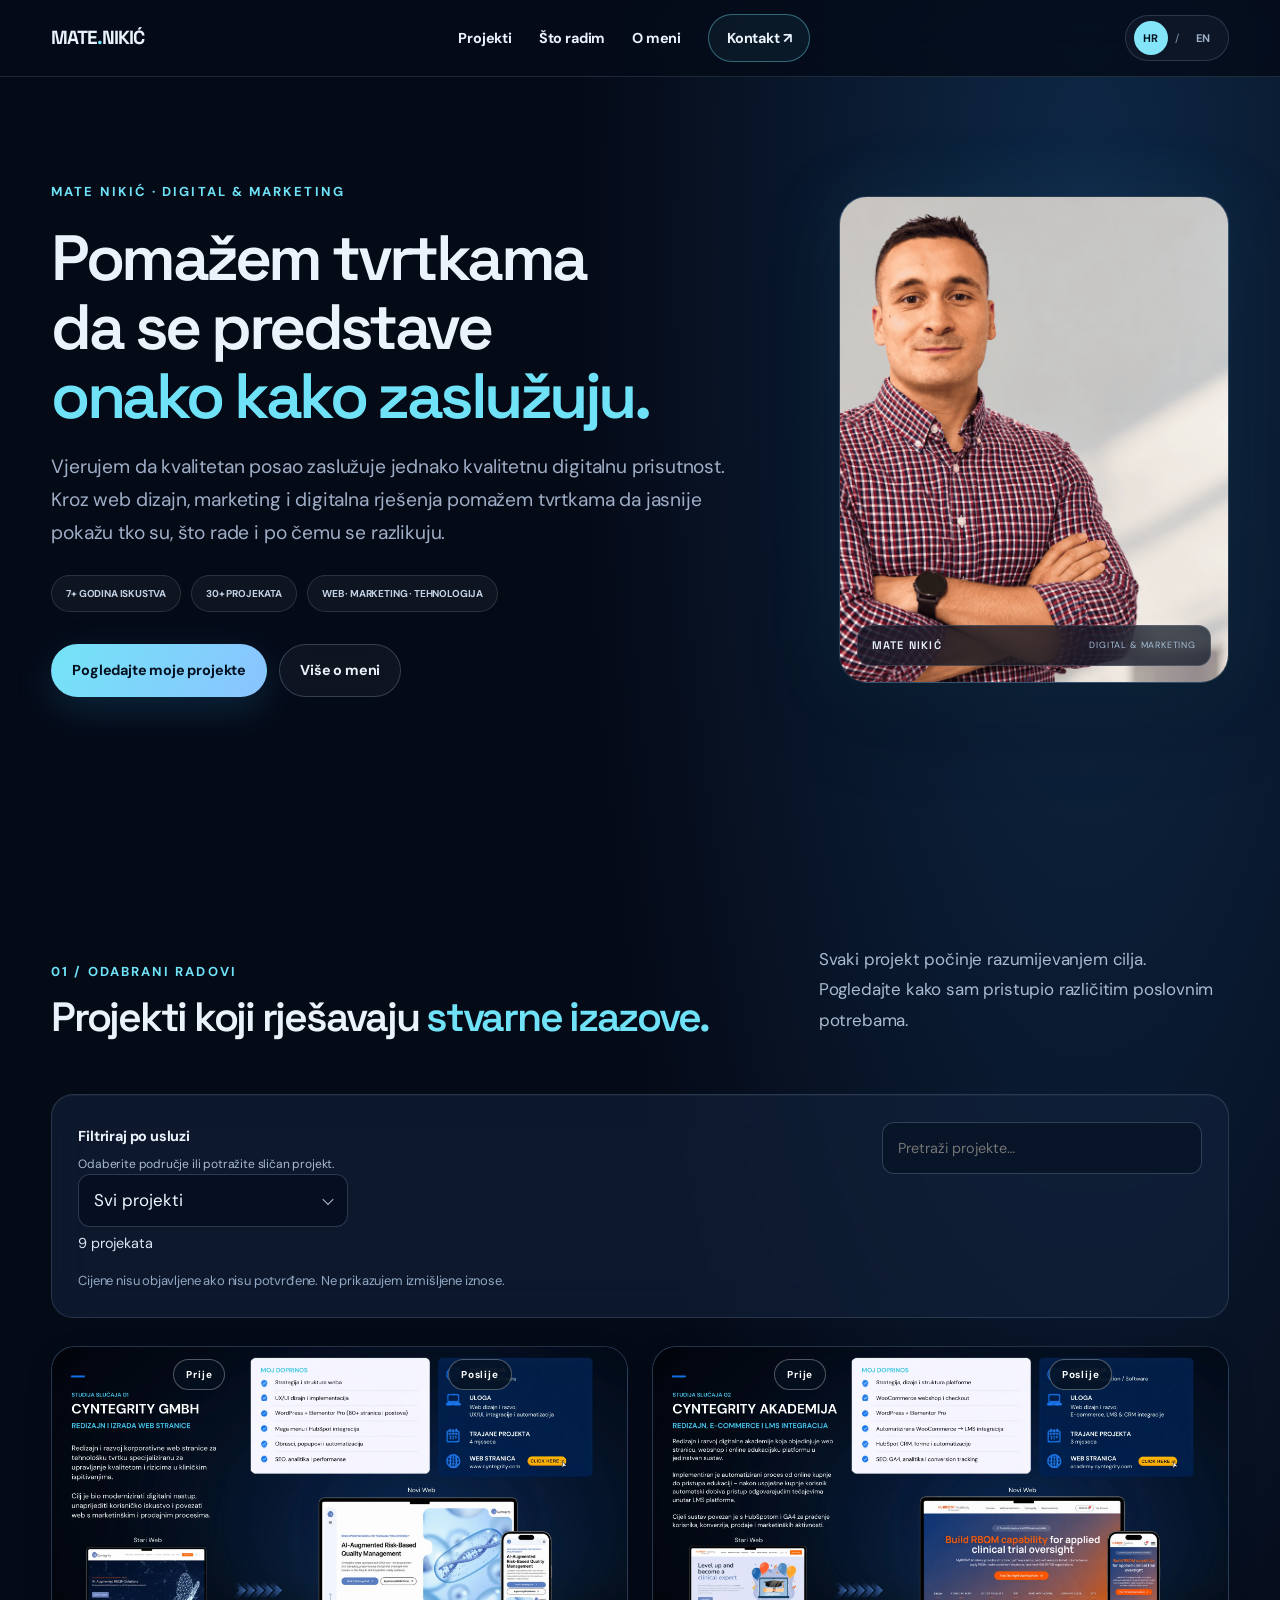
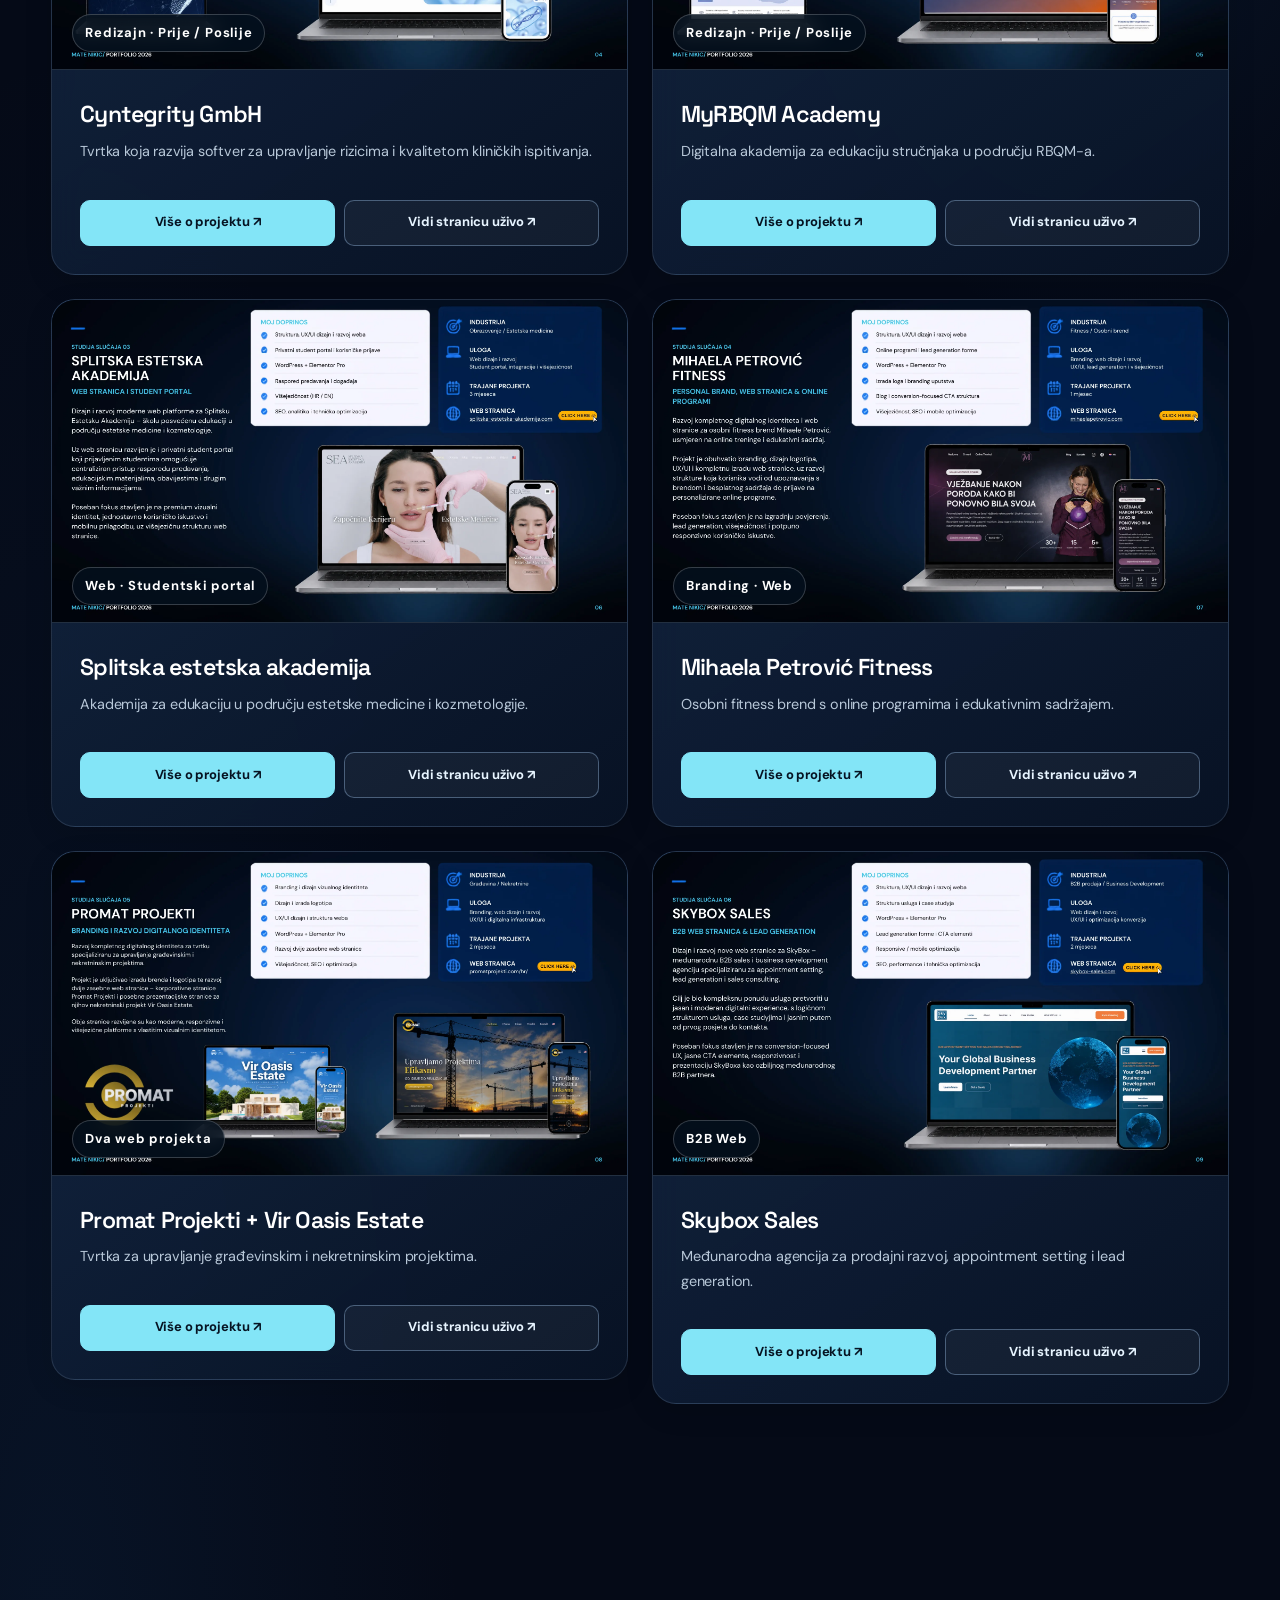
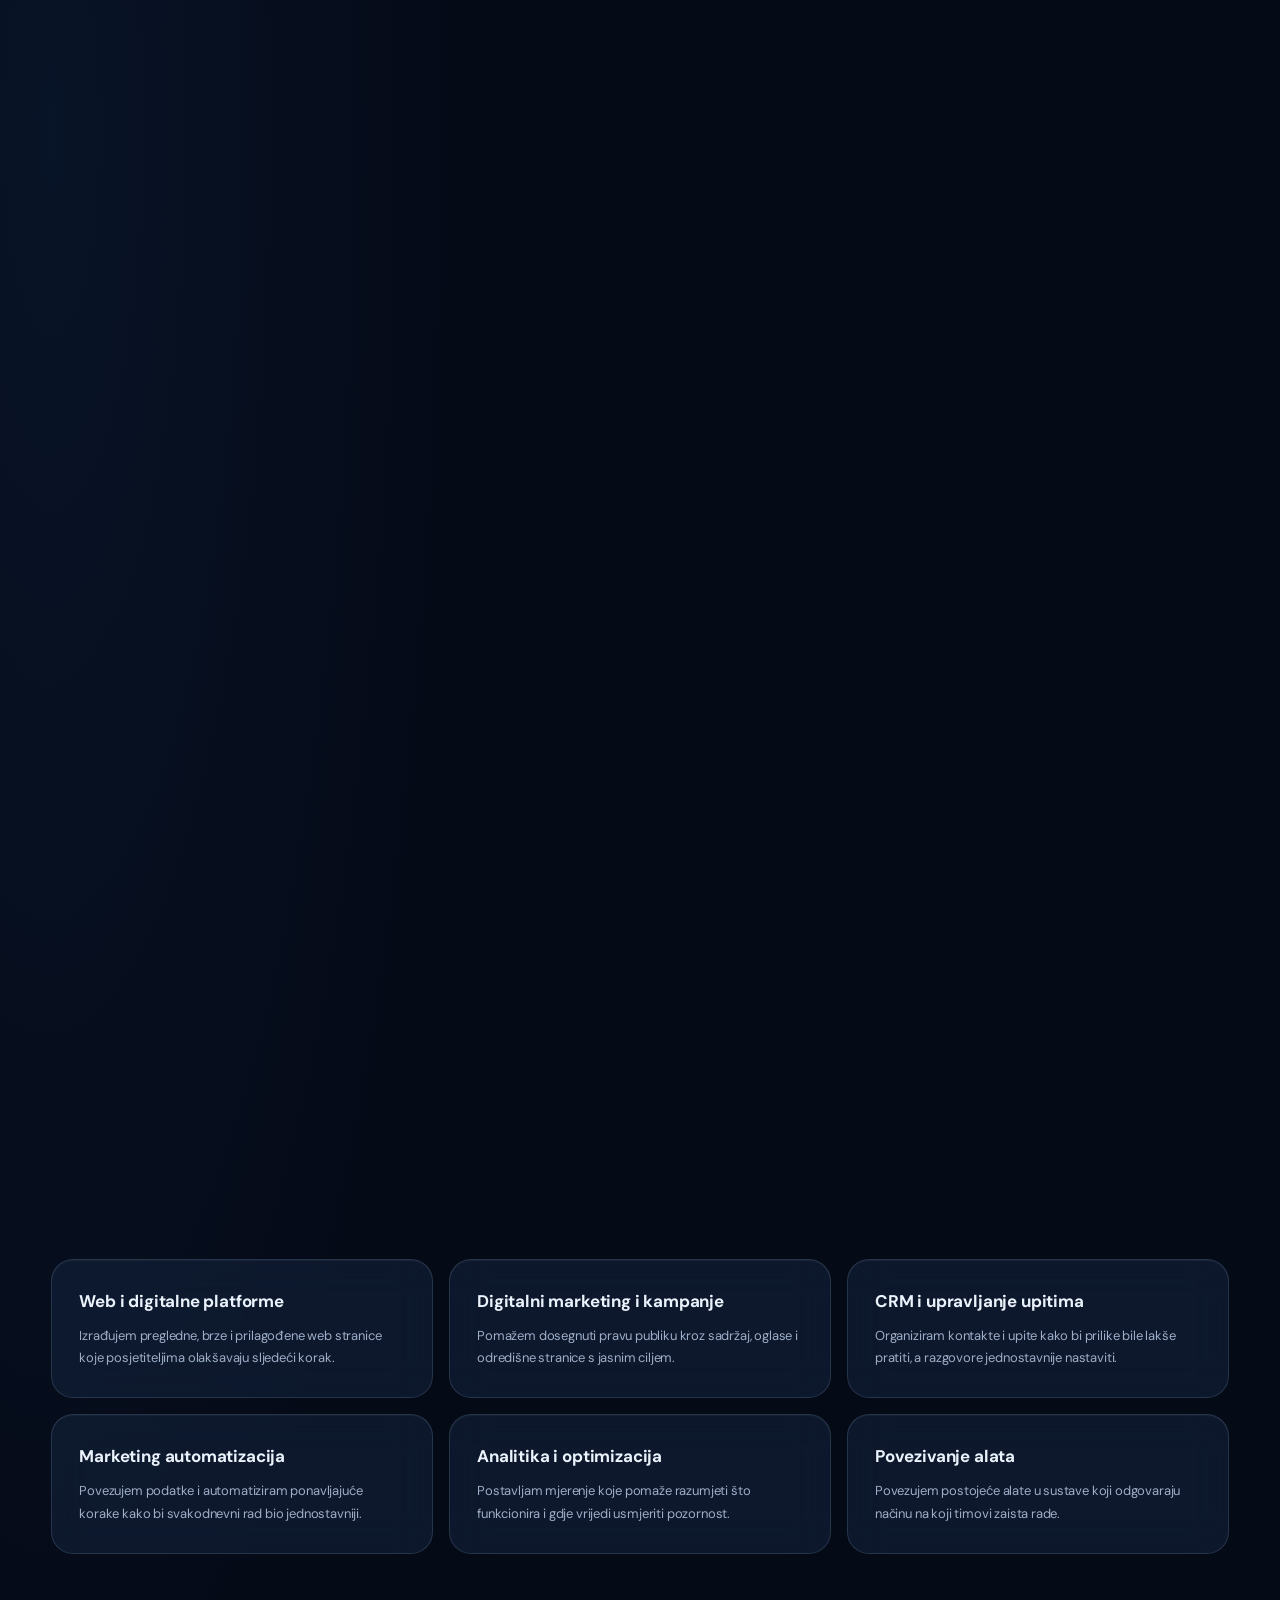
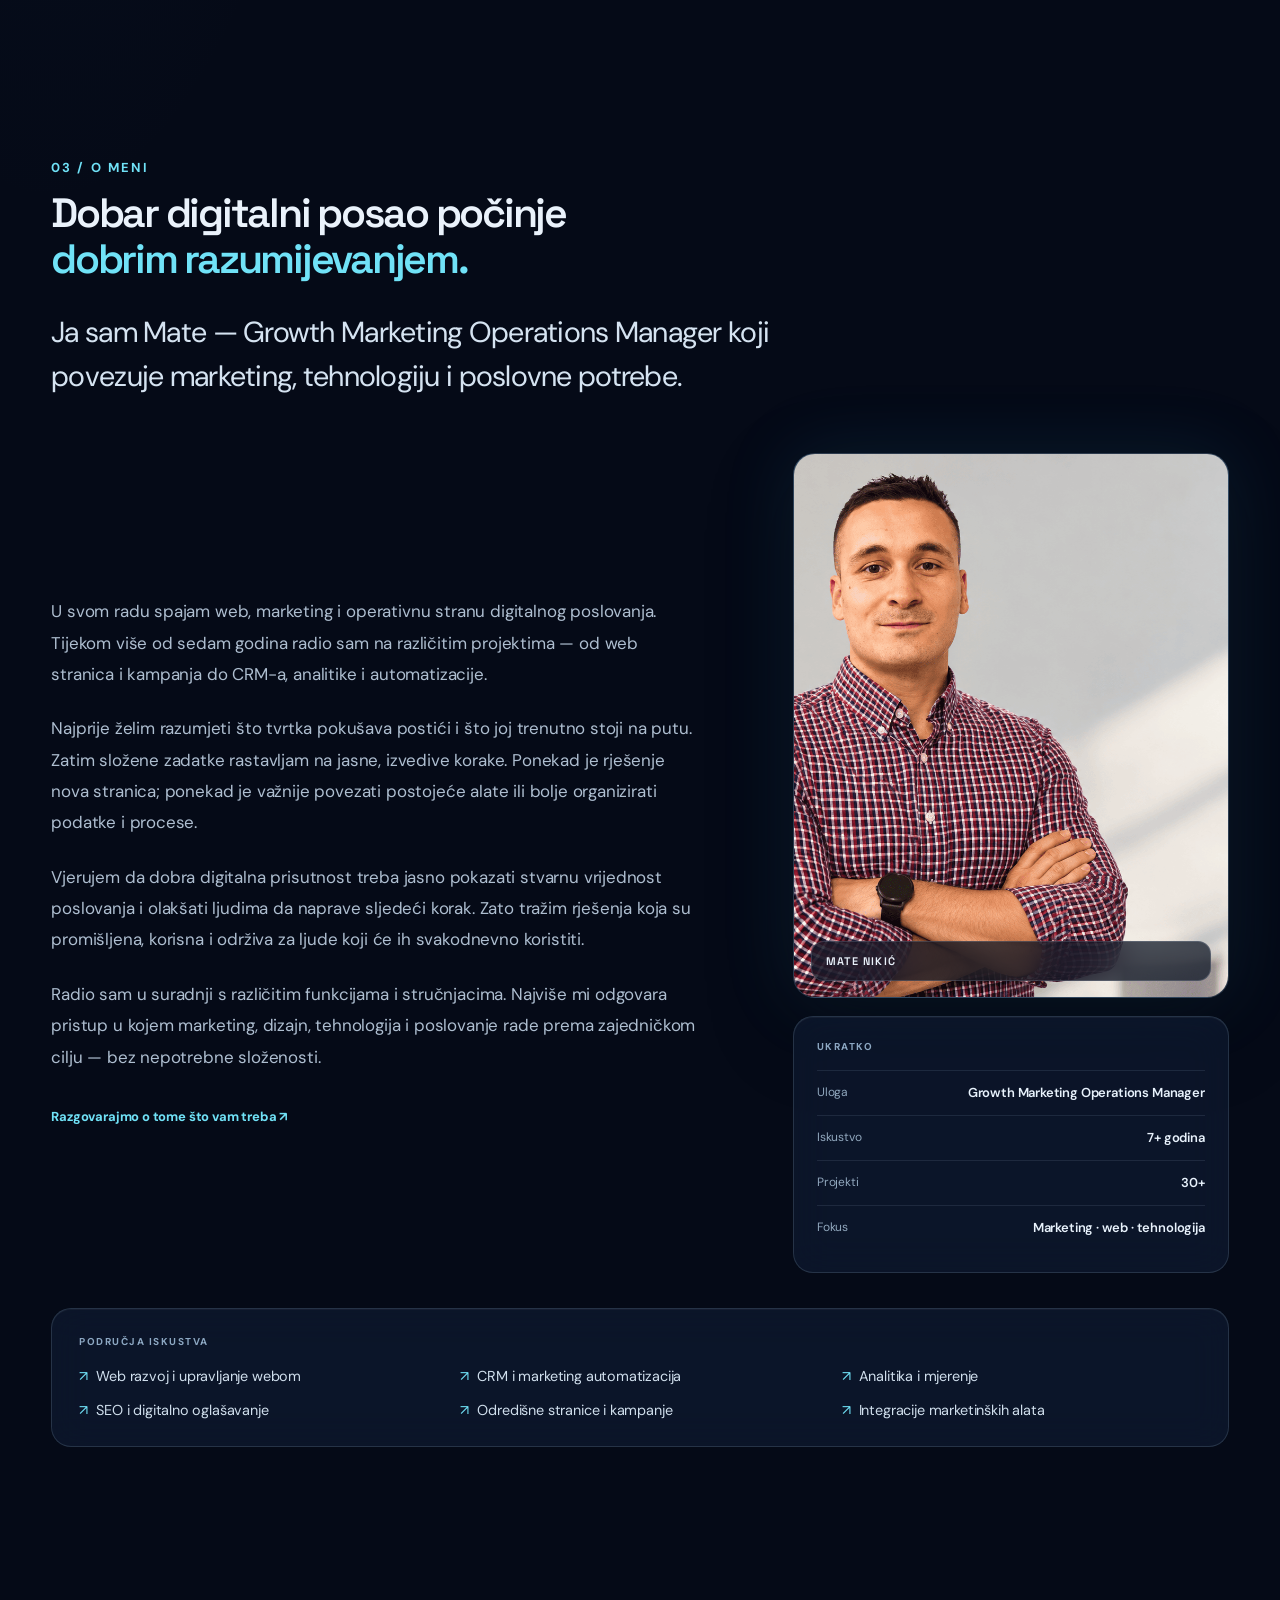
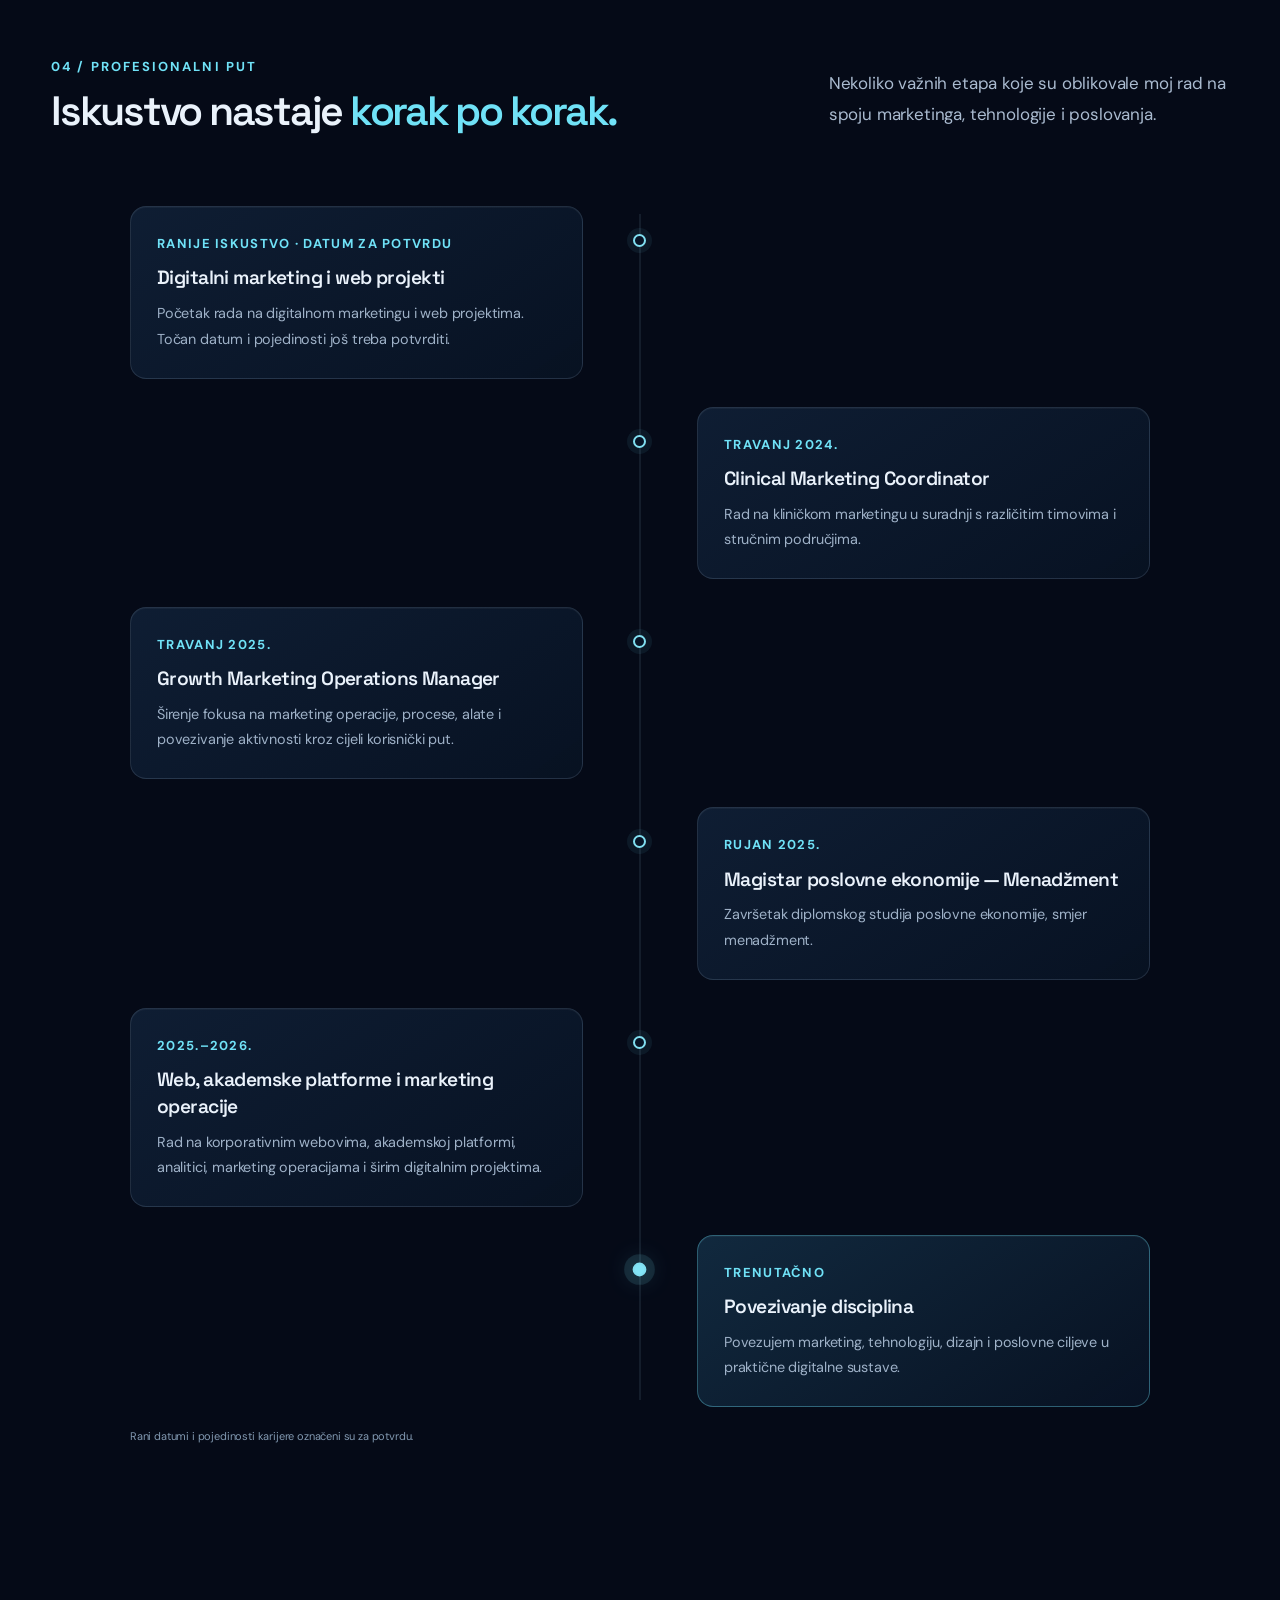
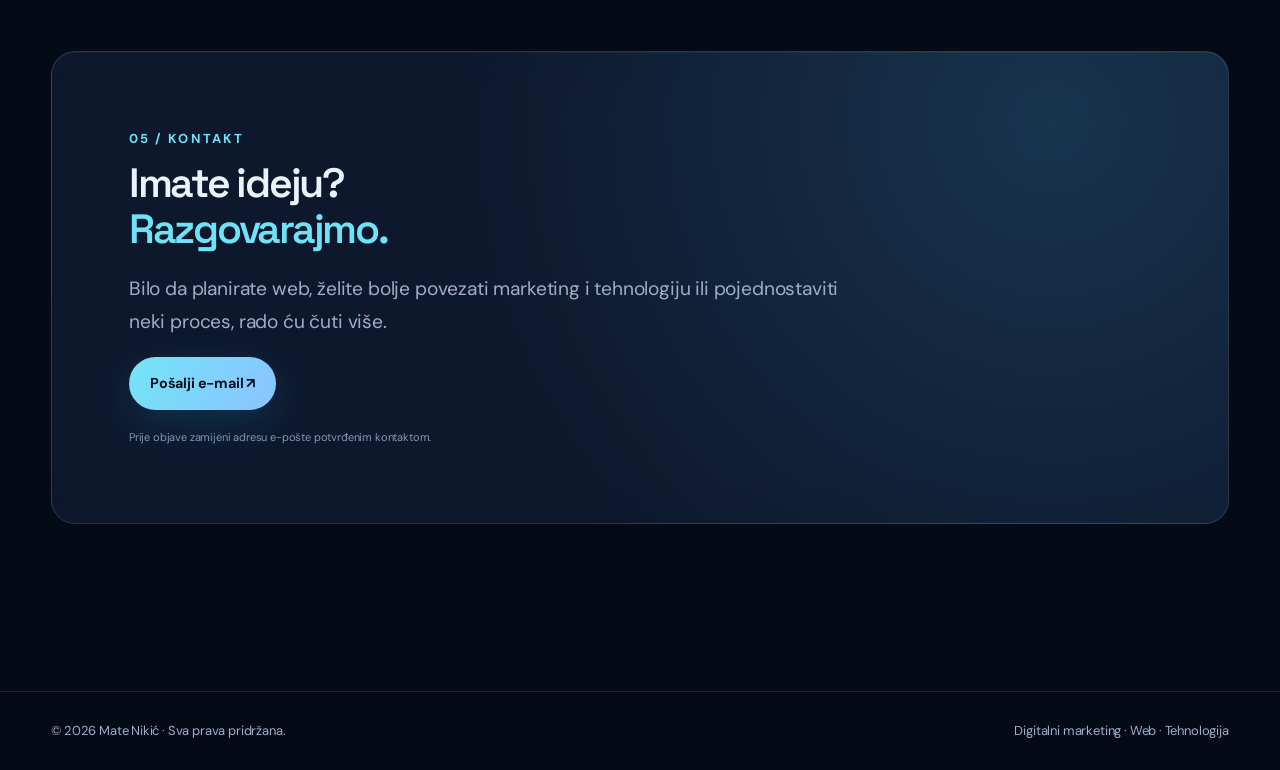
==== commit 02953607: "Center portrait and update portfolio" ====
--- a/index.html
+++ b/index.html
@@ -9,7 +9,7 @@
   <link href="assets/style.css" rel="stylesheet">
   <script defer src="assets/main.js"></script>
 </head>
-<body style="--portrait-image:url('assets/mate-portrait.png')">
+<body>
   <header class="top">
     <nav class="wrap nav" aria-label="Glavna navigacija" data-i18n-aria-label="mainNav">
       <a class="logo" href="index.html" aria-label="Mate Nikić — naslovnica" data-i18n-aria-label="homeLabel">MATE<span>.</span>NIKIĆ</a>
@@ -45,11 +45,8 @@
             <a class="btn" href="#about" data-i18n="moreAbout">Više o meni</a>
           </div>
         </div>
-        <div class="portrait-frame hero-portrait reveal" role="img" aria-label="Prostor za fotografiju Mate Nikića" data-i18n-aria-label="portraitLabel">
-          <div class="portrait-placeholder">
-            <span class="portrait-mark" aria-hidden="true">MN</span>
-            <span class="portrait-note" data-i18n="portraitNote">Ovdje dolazi moja fotografija</span>
-          </div>
+        <div class="portrait-frame hero-portrait">
+          <img class="portrait-image" src="assets/mate-portrait.png" alt="Portret Mate Nikića">
           <div class="portrait-caption"><strong>MATE NIKIĆ</strong><span data-i18n="portraitRole">DIGITAL &amp; MARKETING</span></div>
         </div>
       </section>
@@ -136,12 +133,9 @@
             <a class="text-link" href="#contact" data-i18n="aboutContact">Razgovarajmo o tome što vam treba ↗</a>
           </div>
           <div class="about-aside">
-            <div class="portrait-frame about-portrait reveal" role="img" aria-label="Prostor za fotografiju Mate Nikića" data-i18n-aria-label="portraitLabel">
-              <div class="portrait-placeholder">
-                <span class="portrait-mark" aria-hidden="true">MN</span>
-                <span class="portrait-note" data-i18n="aboutPhotoNote">Fotografija će biti dodana naknadno</span>
-              </div>
-              <div class="portrait-caption"><strong>MATE NIKIĆ</strong><span data-i18n="aboutPhoto">PROSTOR ZA DRUGI PORTRET</span></div>
+            <div class="portrait-frame about-portrait">
+              <img class="portrait-image" src="assets/mate-portrait.png" alt="Portret Mate Nikića">
+              <div class="portrait-caption"><strong>MATE NIKIĆ</strong></div>
             </div>
             <div class="facts-panel reveal">
               <p class="panel-label" data-i18n="aboutFacts">UKRATKO</p>
--- a/assets/style.css
+++ b/assets/style.css
@@ -88,10 +88,7 @@
 .personal-hero .lead{max-width:690px}
 .hero-portrait{width:min(100%,390px);justify-self:end}
 .portrait-frame{position:relative;isolation:isolate;overflow:hidden;aspect-ratio:4/5;border:1px solid rgba(190,225,255,.2);border-radius:28px;background:linear-gradient(155deg,rgba(44,114,170,.27),rgba(6,16,32,.92) 65%);box-shadow:0 30px 85px rgba(0,0,0,.28),0 0 75px rgba(62,169,226,.13),inset 0 1px rgba(255,255,255,.12)}
-.portrait-placeholder{position:absolute;inset:0;display:grid;place-items:center;background-image:linear-gradient(180deg,rgba(6,15,30,.12),rgba(5,12,24,.62)),var(--portrait-image);background-position:center;background-size:cover}
-.portrait-placeholder:before{position:absolute;inset:10%;border:1px solid rgba(188,224,255,.12);border-radius:48% 48% 26px 26px;content:""}
-.portrait-mark{font:500 clamp(74px,10vw,124px)/1 'Space Grotesk',sans-serif;letter-spacing:-.11em;color:rgba(195,230,255,.25);text-shadow:0 0 50px rgba(92,197,246,.22)}
-.portrait-note{position:absolute;bottom:19%;padding:8px 12px;border:1px solid rgba(199,227,255,.17);border-radius:999px;background:rgba(5,15,30,.52);backdrop-filter:blur(14px);font-size:10px;letter-spacing:.06em;color:#d1e3f2}
+.portrait-image{position:absolute;inset:0;width:100%;height:100%;object-fit:cover;object-position:center}
 .portrait-caption{position:absolute;z-index:1;right:17px;bottom:16px;left:17px;display:flex;align-items:center;justify-content:space-between;gap:10px;padding:12px 14px;border:1px solid rgba(204,229,255,.16);border-radius:13px;background:rgba(5,15,30,.7);backdrop-filter:blur(16px)}
 .portrait-caption strong{font:600 11px 'Space Grotesk',sans-serif;letter-spacing:.11em}
 .portrait-caption span{font-size:9px;letter-spacing:.09em;color:#a3bdd3;text-align:right}
@@ -106,8 +103,6 @@
 .text-link:hover{color:#b2f3ff}
 .about-aside{display:grid;gap:17px}
 .about-portrait{width:100%;aspect-ratio:5/4;border-radius:22px}
-.about-portrait .portrait-placeholder:before{inset:12%;border-radius:50%}
-.about-portrait .portrait-mark{font-size:clamp(62px,7vw,94px)}
 .facts-panel,.expertise-panel{border:1px solid rgba(200,230,255,.14);border-radius:20px;background:rgba(19,35,61,.48);box-shadow:inset 0 1px rgba(255,255,255,.045);backdrop-filter:blur(18px)}
 .facts-panel{padding:21px 23px}
 .panel-label{margin:0 0 15px;color:#8da8c3;font-size:10px;font-weight:700;letter-spacing:.15em}
@@ -384,3 +379,7 @@
   .timeline-progress{transition:none}
   .timeline-item.is-entered .timeline-card{animation:none}
 }
+.hero-portrait .portrait-placeholder,
+.about-portrait .portrait-placeholder {
+  background-position: 50% 35%;
+}
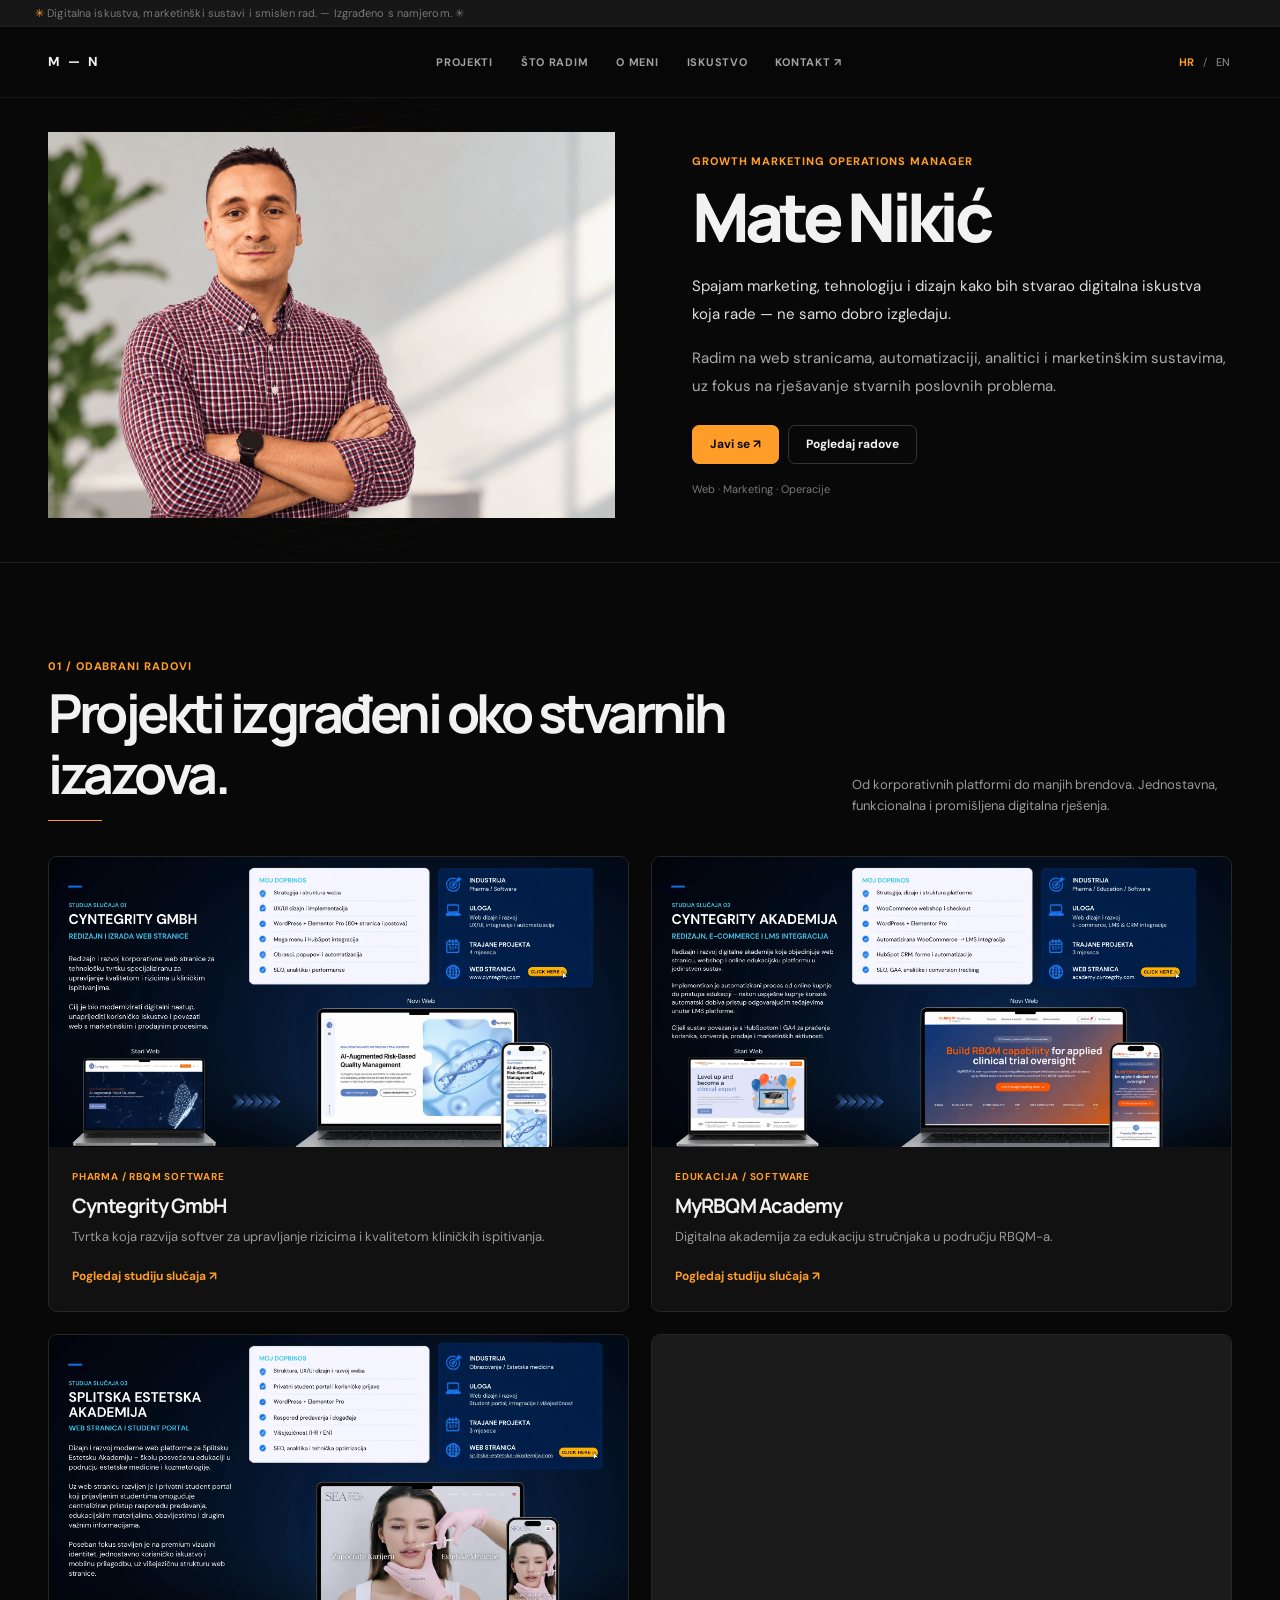
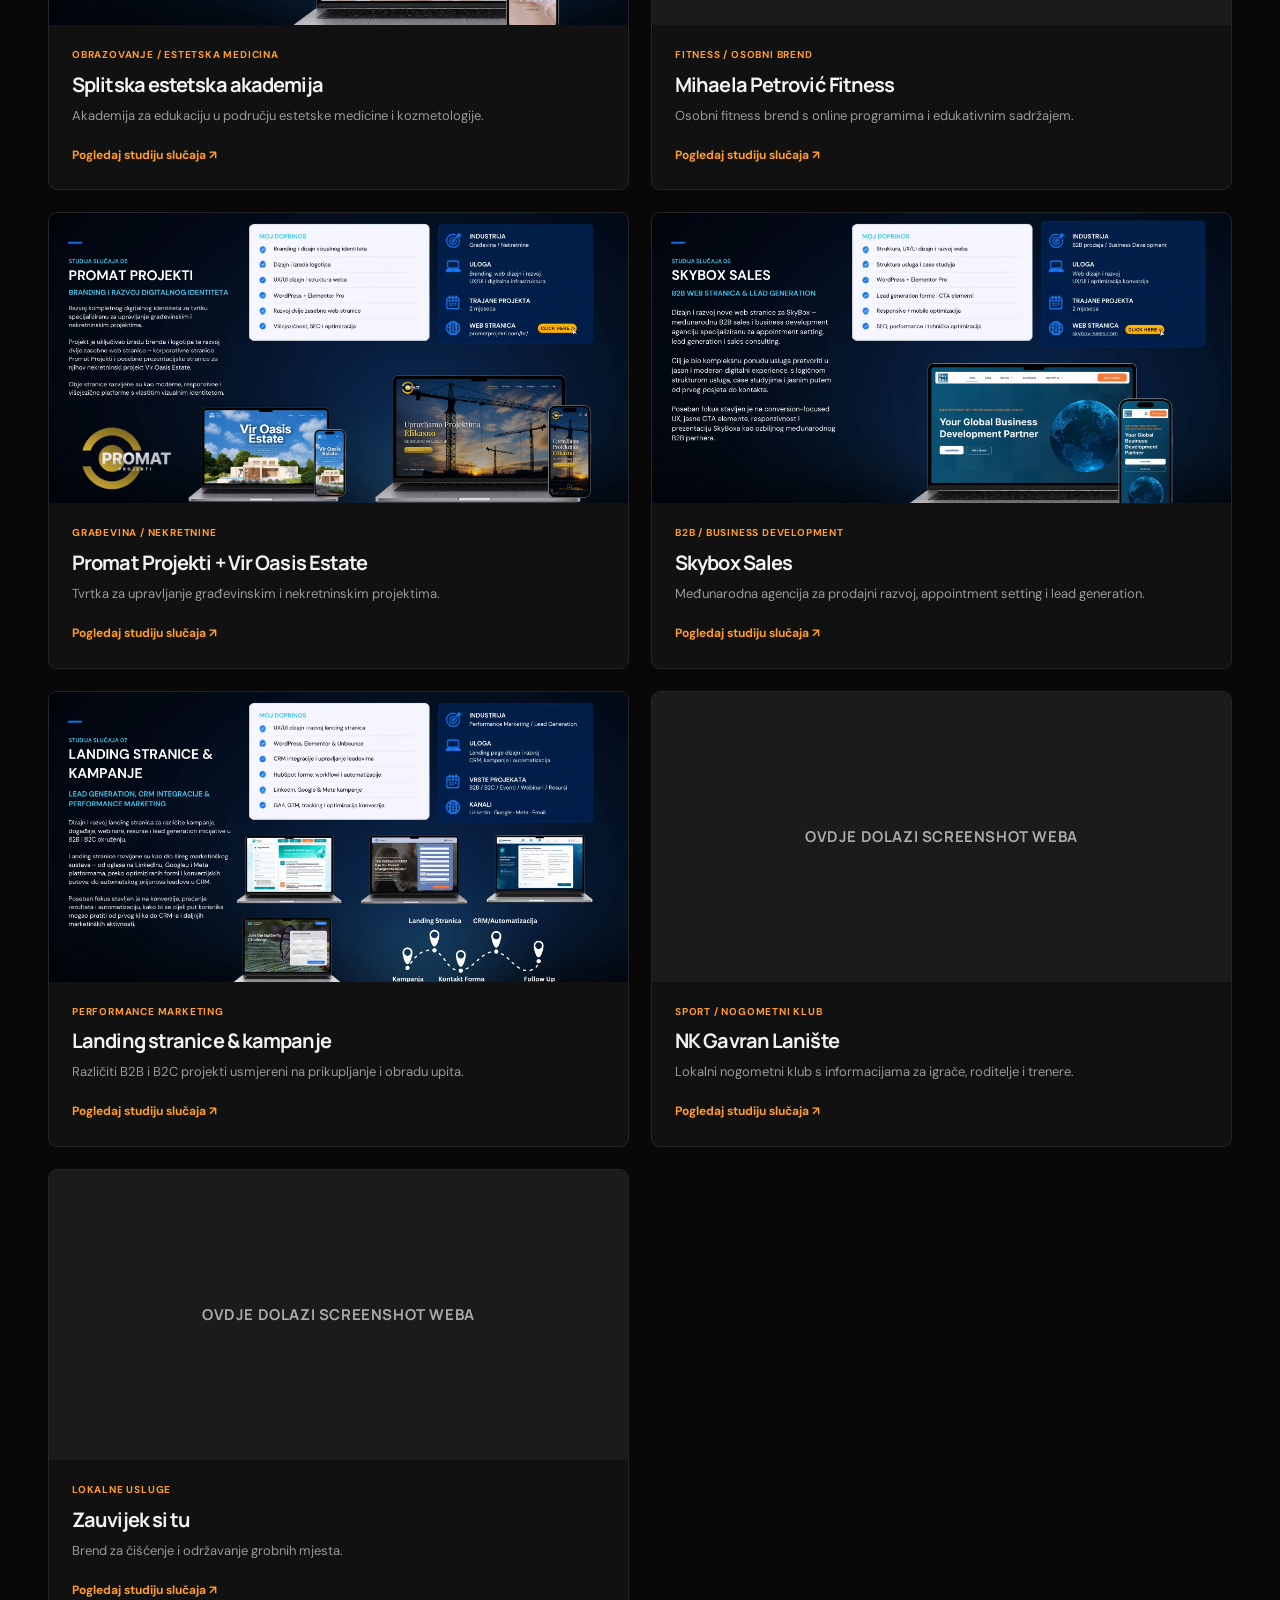
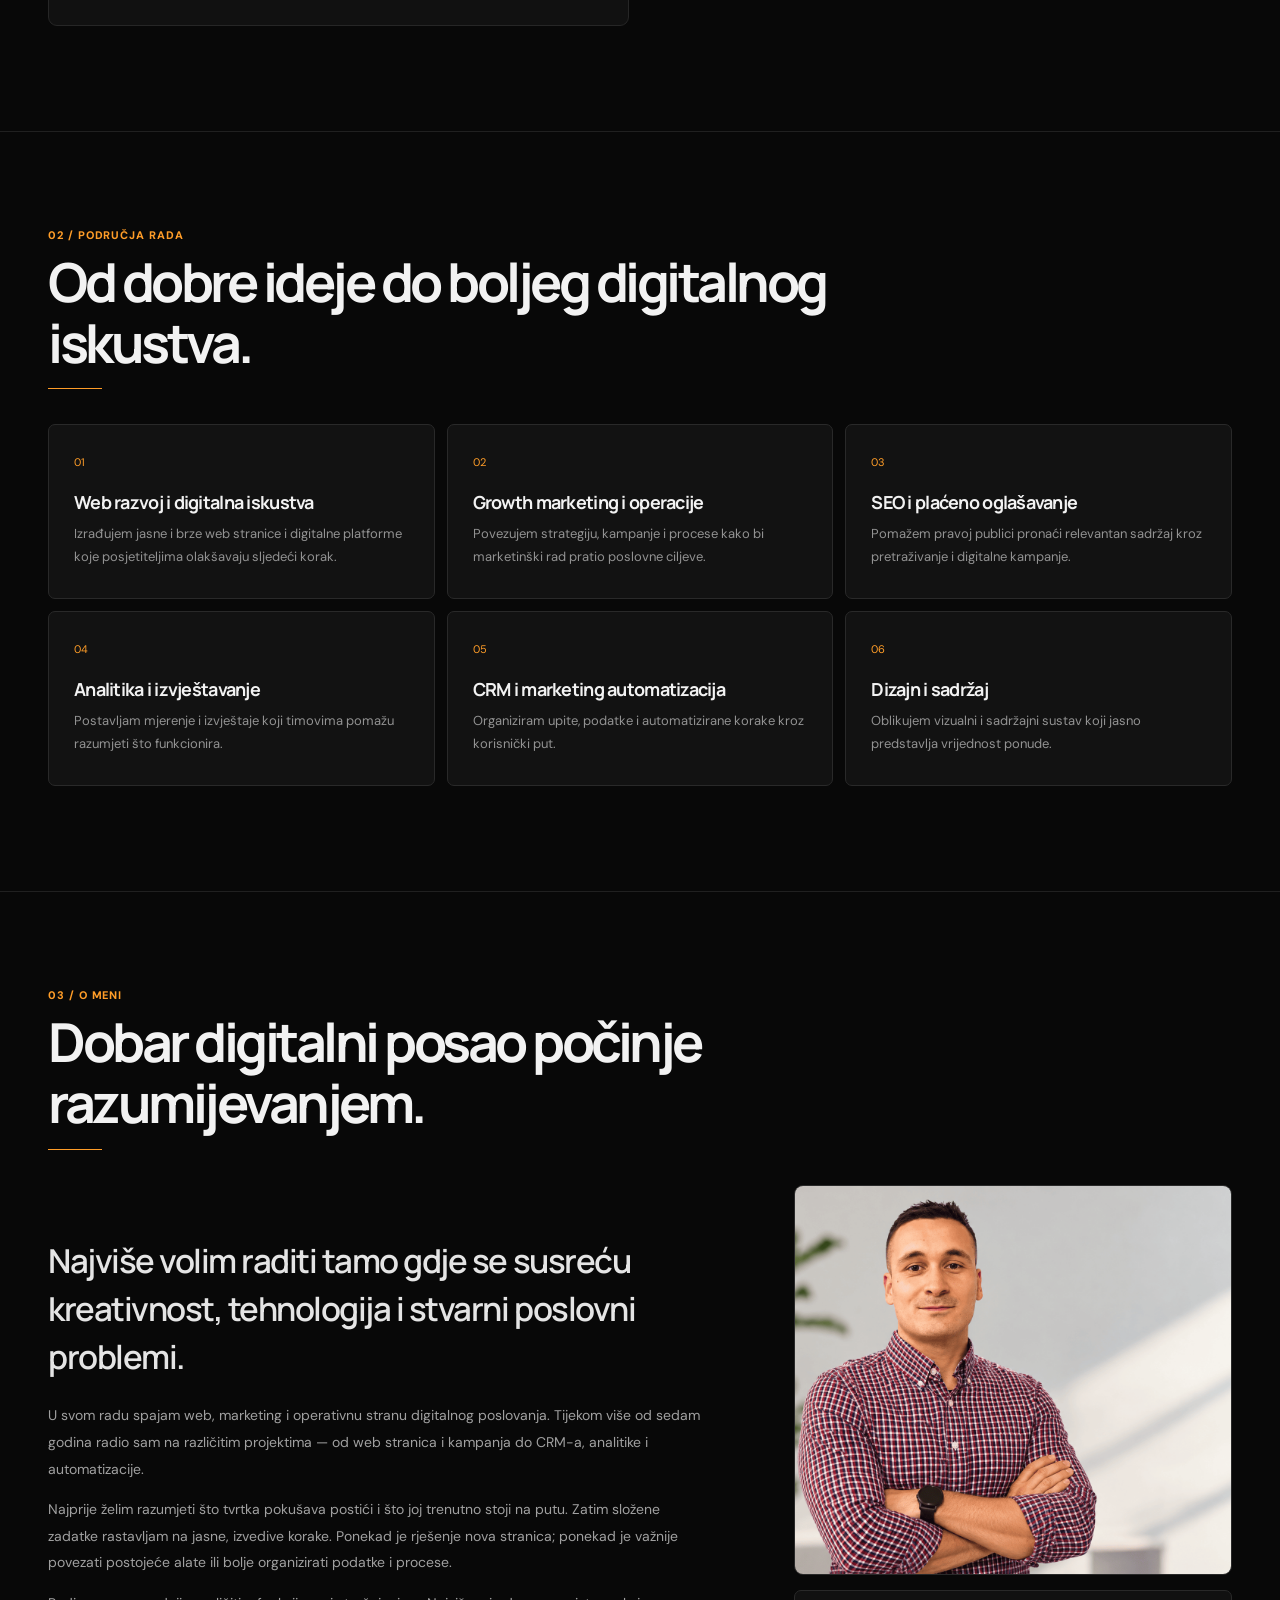
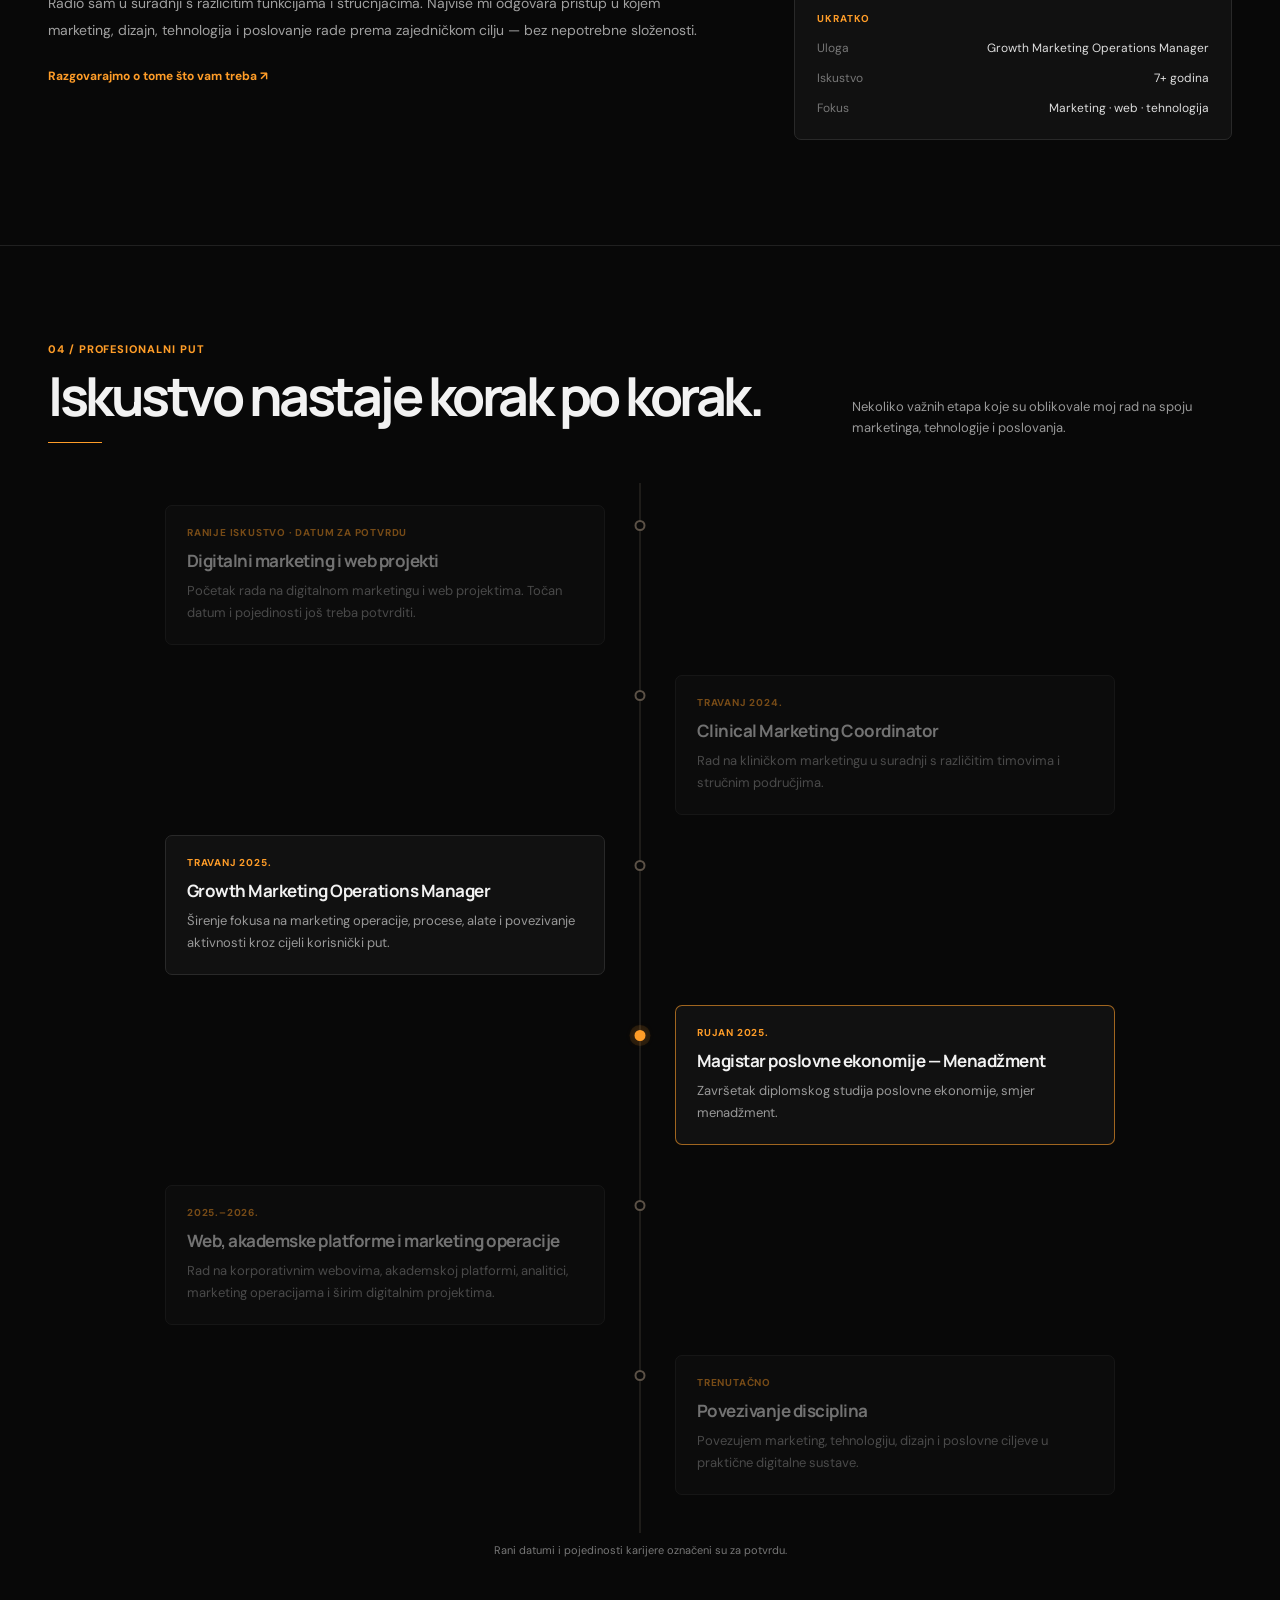
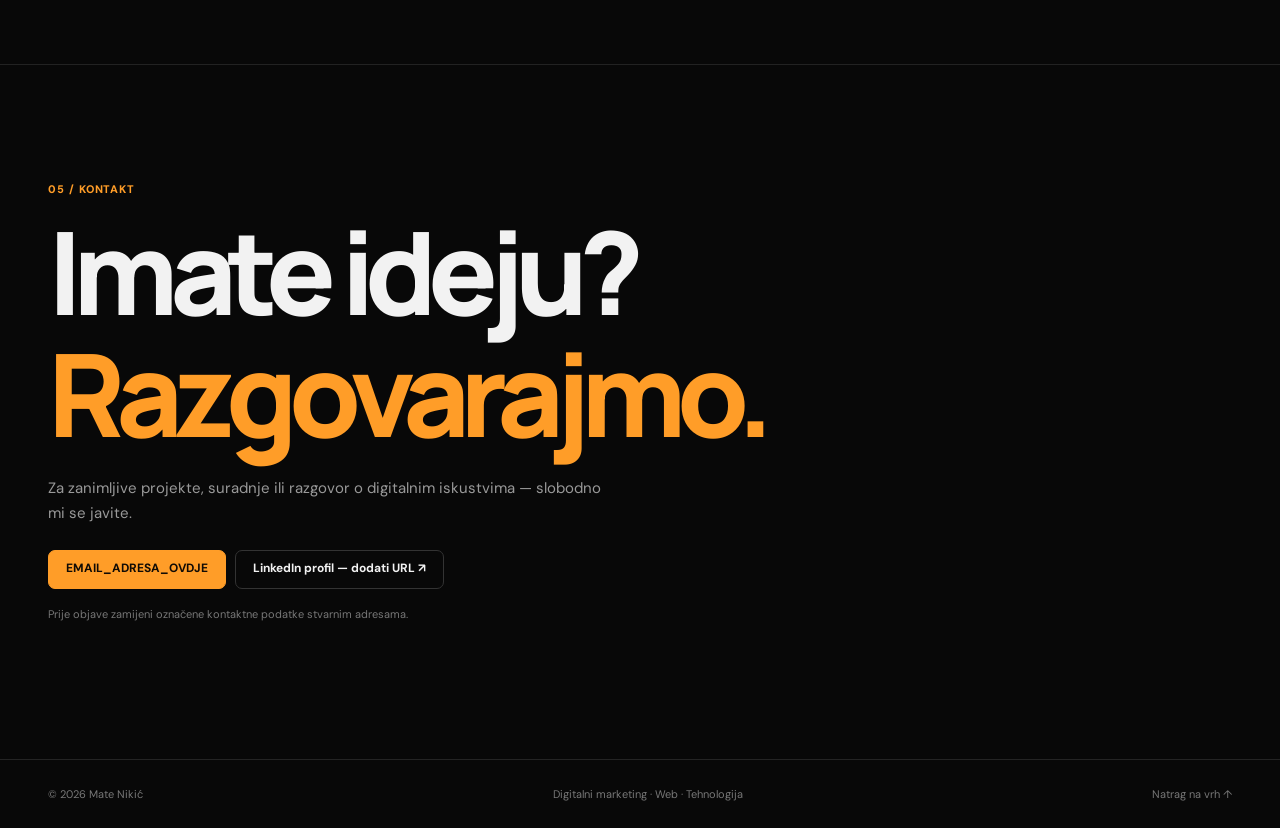
==== commit e61f160d: "Build Portfolio V2 with case studies and animations" ====
--- a/index.html
+++ b/index.html
@@ -1,204 +1,161 @@
-<!DOCTYPE html>
+<!doctype html>
 <html lang="hr">
 <head>
   <meta charset="utf-8">
   <meta name="viewport" content="width=device-width, initial-scale=1">
-  <meta name="theme-color" content="#050b17">
+  <meta name="theme-color" content="#080808">
   <meta name="description" content="Mate Nikić povezuje web, marketing, tehnologiju i operacije kako bi tvrtke jasnije pokazale svoju vrijednost.">
-  <title>Mate Nikić — Digital, marketing i web</title>
-  <link href="assets/style.css" rel="stylesheet">
-  <script defer src="assets/main.js"></script>
+  <meta property="og:type" content="website">
+  <meta property="og:title" content="Mate Nikić — Growth Marketing Operations Manager">
+  <meta property="og:description" content="Digital experiences, marketing operations and selected projects.">
+  <meta property="og:image" content="assets/mate-portrait.png">
+  <meta name="twitter:card" content="summary_large_image">
+  <link rel="canonical" href="./">
+  <link rel="preconnect" href="https://fonts.googleapis.com">
+  <link rel="preconnect" href="https://fonts.gstatic.com" crossorigin>
+  <link href="https://fonts.googleapis.com/css2?family=DM+Sans:wght@400;500;600;700&family=Manrope:wght@400;500;600;700;800&display=swap" rel="stylesheet">
+  <link rel="stylesheet" href="assets/v2.css">
+  <title>Mate Nikić — Growth Marketing Operations Manager</title>
+  <script defer src="assets/projects.js"></script>
+  <script defer src="assets/i18n.js"></script>
+  <script defer src="assets/v2.js"></script>
 </head>
-<body>
-  <header class="top">
-    <nav class="wrap nav" aria-label="Glavna navigacija" data-i18n-aria-label="mainNav">
-      <a class="logo" href="index.html" aria-label="Mate Nikić — naslovnica" data-i18n-aria-label="homeLabel">MATE<span>.</span>NIKIĆ</a>
-      <button aria-expanded="false" aria-label="Otvori navigaciju" class="navbtn" type="button">☰ <span data-i18n="menuLabel">Izbornik</span></button>
-      <div class="navlinks">
-        <a href="#work" data-i18n="navProjects">Projekti</a>
-        <a href="#expertise" data-i18n="navExpertise">Što radim</a>
-        <a href="#about" data-i18n="navAbout">O meni</a>
-        <a href="#contact" data-i18n="navContact">Kontakt ↗</a>
+<body id="top">
+  <div class="ticker" aria-hidden="true"><span id="ticker-copy">✳ Digital experiences, marketing systems & meaningful work. — Built with intention. ✳</span></div>
+  <header class="header">
+    <div class="wrap nav">
+      <a href="#top" class="brand" aria-label="Mate Nikić — naslovnica">M — N</a>
+      <nav class="navlinks" id="main-navigation" aria-label="Glavna navigacija">
+        <a href="#work" data-nav="work">Projekti</a>
+        <a href="#areas" data-nav="areas">Područja rada</a>
+        <a href="#about" data-nav="about">O meni</a>
+        <a href="#experience" data-nav="experience">Iskustvo</a>
+        <a href="#contact" data-nav="contact">Kontakt</a>
+      </nav>
+      <div class="navend">
+        <div class="language-switch" role="group" aria-label="Jezik">
+          <button type="button" data-language="hr" aria-pressed="true">HR</button>
+          <span aria-hidden="true">/</span>
+          <button type="button" data-language="en" aria-pressed="false">EN</button>
+        </div>
+        <button class="menu" id="menu-toggle" type="button" aria-controls="main-navigation" aria-expanded="false" aria-label="Otvori navigaciju">☰</button>
       </div>
-      <div class="language-switch" role="group" aria-label="Jezik">
-        <button type="button" data-language="hr" aria-pressed="true">HR</button>
-        <span aria-hidden="true">/</span>
-        <button type="button" data-language="en" aria-pressed="false">EN</button>
-      </div>
-    </nav>
+    </div>
   </header>
 
   <main>
-    <div class="wrap">
-      <section class="hero personal-hero" aria-labelledby="hero-title">
-        <div class="hero-copy reveal">
-          <div class="eyebrow" data-i18n="heroEyebrow">MATE NIKIĆ · DIGITAL &amp; MARKETING</div>
-          <h1 id="hero-title" data-i18n-html="heroTitle">Pomažem tvrtkama da se predstave <em>onako kako zaslužuju.</em></h1>
-          <p class="lead" data-i18n="heroIntro">Vjerujem da kvalitetan posao zaslužuje jednako kvalitetnu digitalnu prisutnost. Kroz web dizajn, marketing i digitalna rješenja pomažem tvrtkama da jasnije pokažu tko su, što rade i po čemu se razlikuju.</p>
-          <div class="stats" aria-label="Iskustvo i fokus">
-            <span class="pill" data-i18n="years">7+ GODINA ISKUSTVA</span>
-            <span class="pill" data-i18n="projectsCount">30+ PROJEKATA</span>
-            <span class="pill" data-i18n="heroAreas">WEB · MARKETING · TEHNOLOGIJA</span>
-          </div>
-          <div class="actions">
-            <a class="btn primary" href="#work" data-i18n="explore">Pogledajte moje projekte</a>
-            <a class="btn" href="#about" data-i18n="moreAbout">Više o meni</a>
-          </div>
+    <section class="hero wrap" id="hero" aria-labelledby="hero-title">
+      <div class="hero-art reveal">
+        <div class="globe" aria-hidden="true"></div>
+        <img class="hero-photo" src="assets/mate-portrait.png" alt="Portret Mate Nikića" data-v2-alt="portraitAlt" width="1536" height="1024" fetchpriority="high">
+      </div>
+      <div class="hero-copy reveal">
+        <div class="eyebrow" data-v2="heroEyebrow">GROWTH MARKETING OPERATIONS MANAGER</div>
+        <h1 id="hero-title">Mate Nikić</h1>
+        <p class="intro-strong" data-v2="heroIntro">Spajam marketing, tehnologiju i dizajn kako bih stvarao digitalna iskustva koja rade — ne samo dobro izgledaju.</p>
+        <p class="hero-detail" data-v2="heroDetail">Radim na web stranicama, automatizaciji, analitici i marketinškim sustavima, uz fokus na rješavanje stvarnih poslovnih problema.</p>
+        <div class="actions">
+          <a class="btn primary" href="#contact" data-v2="heroContact">Javi se ↗</a>
+          <a class="btn secondary" href="#work" data-v2="heroWork">Pogledaj radove</a>
         </div>
-        <div class="portrait-frame hero-portrait">
-          <img class="portrait-image" src="assets/mate-portrait.png" alt="Portret Mate Nikića">
-          <div class="portrait-caption"><strong>MATE NIKIĆ</strong><span data-i18n="portraitRole">DIGITAL &amp; MARKETING</span></div>
-        </div>
-      </section>
-    </div>
-
-    <section class="section section-spaced" id="work">
-      <div class="wrap">
-        <div class="section-head reveal">
-          <div>
-            <div class="eyebrow" data-i18n="workEyebrow">01 / ODABRANI RADOVI</div>
-            <h2 data-i18n-html="workTitle">Projekti koji rješavaju <span class="accent">stvarne izazove.</span></h2>
-          </div>
-          <p class="muted" data-i18n="workIntro">Svaki projekt počinje razumijevanjem cilja. Pogledajte kako sam pristupio različitim poslovnim potrebama.</p>
-        </div>
-        <div class="portfolio-toolbar" aria-label="Filtriranje projekata" data-i18n-aria-label="filterToolbar">
-          <div class="filter-top">
-            <div>
-              <strong data-i18n="filterLabel">Filtriraj po usluzi</strong>
-              <p class="muted" data-i18n="filterHelp">Odaberite područje ili potražite sličan projekt.</p>
-            </div>
-            <label class="search-label">
-              <span class="sr-only" data-i18n="searchLabel">Pretraži projekte</span>
-              <input autocomplete="off" id="project-search" type="search" placeholder="Pretraži projekte…" data-i18n-placeholder="searchPlaceholder">
-            </label>
-          </div>
-          <div class="filter-controls">
-            <label class="category-select-label">
-              <span class="sr-only" data-i18n="filterGroup">Kategorija usluge</span>
-              <select id="project-category" aria-label="Kategorija usluge" data-i18n-aria-label="filterGroup">
-                <option value="all" data-i18n="allProjects">Svi projekti</option>
-                <option value="web" data-i18n="filterWeb">Web development</option>
-                <option value="branding" data-i18n="filterBranding">Brendiranje</option>
-                <option value="crm" data-i18n="filterCrm">CRM i automatizacija</option>
-                <option value="marketing" data-i18n="filterMarketing">Marketing</option>
-                <option value="ecommerce" data-i18n="filterEcommerce">E-trgovina</option>
-                <option value="portal" data-i18n="filterPortal">Portali</option>
-                <option value="seo" data-i18n="filterSeo">SEO i analitika</option>
-              </select>
-            </label>
-          </div>
-          <div class="filter-bottom">
-            <span aria-live="polite" id="project-count">9 projekata</span>
-            <button class="reset-filter" id="reset-filters" type="button" data-i18n="reset">Očisti filtere ↺</button>
-          </div>
-          <p class="pricing-note" data-i18n="pricingNote">Cijene nisu objavljene ako nisu potvrđene. Ne prikazujem izmišljene iznose.</p>
-        </div>
-        <p class="no-projects" id="no-projects" hidden data-i18n="noProjects">Nema projekata za odabrani filter. Pokušaj s drugom kategorijom.</p>
-        <div class="grid" aria-live="polite"></div>
+        <div class="tiny" data-v2="heroFocus">Web · Marketing · Operations</div>
       </div>
     </section>
 
-    <section class="section" id="expertise">
+    <section class="section" id="work" aria-labelledby="work-title">
       <div class="wrap">
-        <div class="section-head reveal">
+        <div class="section-top reveal">
           <div>
-            <div class="eyebrow" data-i18n="expertiseEyebrow">02 / PODRUČJA RADA</div>
-            <h2 data-i18n-html="expertiseTitle">Od dobre ideje do <span class="accent">boljeg digitalnog iskustva.</span></h2>
+            <div class="eyebrow" data-v2="workEyebrow">01 / ODABRANI RADOVI</div>
+            <h2 id="work-title" data-v2="workTitle">Projekti izgrađeni oko stvarnih izazova.</h2>
           </div>
+          <p class="section-sub" data-v2="workIntro">Od korporativnih platformi do manjih brendova. Jednostavna, funkcionalna i promišljena digitalna rješenja.</p>
         </div>
-        <div class="skills">
-          <article class="skill reveal"><b data-i18n="skillWebTitle">Web i digitalne platforme</b><p data-i18n="skillWeb">Izrađujem pregledne, brze i prilagođene web stranice koje posjetiteljima olakšavaju sljedeći korak.</p></article>
-          <article class="skill reveal"><b data-i18n="skillMarketingTitle">Digitalni marketing i kampanje</b><p data-i18n="skillMarketing">Pomažem dosegnuti pravu publiku kroz sadržaj, oglase i odredišne stranice s jasnim ciljem.</p></article>
-          <article class="skill reveal"><b data-i18n="skillCrmTitle">CRM i upravljanje upitima</b><p data-i18n="skillCrm">Organiziram kontakte i upite kako bi prilike bile lakše pratiti, a razgovore jednostavnije nastaviti.</p></article>
-          <article class="skill reveal"><b data-i18n="skillAutomationTitle">Marketing automatizacija</b><p data-i18n="skillAutomation">Povezujem podatke i automatiziram ponavljajuće korake kako bi svakodnevni rad bio jednostavniji.</p></article>
-          <article class="skill reveal"><b data-i18n="skillAnalyticsTitle">Analitika i optimizacija</b><p data-i18n="skillAnalytics">Postavljam mjerenje koje pomaže razumjeti što funkcionira i gdje vrijedi usmjeriti pozornost.</p></article>
-          <article class="skill reveal"><b data-i18n="skillIntegrationsTitle">Povezivanje alata</b><p data-i18n="skillIntegrations">Povezujem postojeće alate u sustave koji odgovaraju načinu na koji timovi zaista rade.</p></article>
-        </div>
+        <div class="project-grid" id="projects" aria-label="Odabrani projekti" data-v2-aria-label="projectListLabel"></div>
       </div>
     </section>
 
-    <section class="section about-chapter" id="about">
+    <section class="section" id="areas" aria-labelledby="areas-title">
       <div class="wrap">
-        <div class="about-heading reveal">
-          <div class="eyebrow" data-i18n="aboutEyebrow">03 / O MENI</div>
-          <h2 data-i18n-html="aboutTitle">Dobar digitalni posao počinje <span class="accent">dobrim razumijevanjem.</span></h2>
-          <p class="about-intro" data-i18n="aboutIntro">Ja sam Mate — Growth Marketing Operations Manager koji povezuje marketing, tehnologiju i poslovne potrebe.</p>
+        <div class="section-top reveal">
+          <div>
+            <div class="eyebrow" data-v2="areasEyebrow">02 / PODRUČJA RADA</div>
+            <h2 id="areas-title" data-v2="areasTitle">Od dobre ideje do boljeg digitalnog iskustva.</h2>
+          </div>
         </div>
-        <div class="about-editorial">
+        <div class="areas" id="expertise-list"></div>
+      </div>
+    </section>
+
+    <section class="section" id="about" aria-labelledby="about-title">
+      <div class="wrap">
+        <div class="section-top reveal">
+          <div>
+            <div class="eyebrow" data-v2="aboutEyebrow">03 / O MENI</div>
+            <h2 id="about-title" data-v2="aboutTitle">Dobar digitalni posao počinje razumijevanjem.</h2>
+          </div>
+        </div>
+        <div class="about-grid">
           <div class="about-copy reveal">
-            <p data-i18n="aboutP1">U svom radu spajam web, marketing i operativnu stranu digitalnog poslovanja. Tijekom više od sedam godina radio sam na različitim projektima — od web stranica i kampanja do CRM-a, analitike i automatizacije.</p>
-            <p data-i18n="aboutP2">Najprije želim razumjeti što tvrtka pokušava postići i što joj trenutno stoji na putu. Zatim složene zadatke rastavljam na jasne, izvedive korake. Ponekad je rješenje nova stranica; ponekad je važnije povezati postojeće alate ili bolje organizirati podatke i procese.</p>
-            <p data-i18n="aboutP3">Vjerujem da dobra digitalna prisutnost treba jasno pokazati stvarnu vrijednost poslovanja i olakšati ljudima da naprave sljedeći korak. Zato tražim rješenja koja su promišljena, korisna i održiva za ljude koji će ih svakodnevno koristiti.</p>
-            <p data-i18n="aboutP4">Radio sam u suradnji s različitim funkcijama i stručnjacima. Najviše mi odgovara pristup u kojem marketing, dizajn, tehnologija i poslovanje rade prema zajedničkom cilju — bez nepotrebne složenosti.</p>
-            <a class="text-link" href="#contact" data-i18n="aboutContact">Razgovarajmo o tome što vam treba ↗</a>
+            <p class="about-lead" data-v2="aboutIntro">Povezujem marketing, tehnologiju i poslovne potrebe.</p>
+            <p data-i18n="aboutP1">U svom radu spajam web, marketing i operativnu stranu digitalnog poslovanja.</p>
+            <p data-i18n="aboutP2">Najprije želim razumjeti što tvrtka pokušava postići i što joj trenutno stoji na putu.</p>
+            <p data-i18n="aboutP4">Radio sam u suradnji s različitim funkcijama i stručnjacima.</p>
+            <a class="text-link" href="#contact" data-v2="aboutContact">Razgovarajmo o tome što vam treba ↗</a>
           </div>
-          <div class="about-aside">
-            <div class="portrait-frame about-portrait">
-              <img class="portrait-image" src="assets/mate-portrait.png" alt="Portret Mate Nikića">
-              <div class="portrait-caption"><strong>MATE NIKIĆ</strong></div>
+          <div class="about-aside reveal">
+            <div class="about-image">
+              <img src="assets/mate-portrait.png" alt="Mate Nikić" data-v2-alt="portraitAlt" width="1536" height="1024" loading="lazy">
             </div>
-            <div class="facts-panel reveal">
-              <p class="panel-label" data-i18n="aboutFacts">UKRATKO</p>
+            <div class="facts-panel">
+              <p class="panel-label" data-v2="aboutFacts">UKRATKO</p>
               <dl>
                 <div><dt data-i18n="factRole">Uloga</dt><dd data-i18n="factRoleValue">Growth Marketing Operations Manager</dd></div>
                 <div><dt data-i18n="factExperience">Iskustvo</dt><dd data-i18n="factExperienceValue">7+ godina</dd></div>
-                <div><dt data-i18n="factProjects">Projekti</dt><dd data-i18n="factProjectsValue">30+</dd></div>
                 <div><dt data-i18n="factFocus">Fokus</dt><dd data-i18n="factFocusValue">Marketing · web · tehnologija</dd></div>
               </dl>
             </div>
           </div>
         </div>
-        <div class="expertise-panel reveal">
-          <p class="panel-label" data-i18n="expertiseLabel">PODRUČJA ISKUSTVA</p>
-          <ul id="expertise-list">
-            <li>Web razvoj i upravljanje webom</li><li>CRM i marketing automatizacija</li><li>Analitika i mjerenje</li>
-            <li>SEO i digitalno oglašavanje</li><li>Odredišne stranice i kampanje</li><li>Integracije marketinških alata</li>
-          </ul>
-        </div>
       </div>
     </section>
 
-    <section class="section timeline-section" id="career">
+    <section class="section timeline-section" id="experience" aria-labelledby="experience-title">
       <div class="wrap">
-        <div class="section-head reveal">
+        <div class="section-top reveal">
           <div>
-            <div class="eyebrow" data-i18n="timelineEyebrow">04 / PROFESIONALNI PUT</div>
-            <h2 data-i18n-html="timelineTitle">Iskustvo nastaje <span class="accent">korak po korak.</span></h2>
+            <div class="eyebrow" data-v2="timelineEyebrow">04 / PROFESIONALNI PUT</div>
+            <h2 id="experience-title" data-v2="timelineTitle">Iskustvo nastaje korak po korak.</h2>
           </div>
-          <p class="muted" data-i18n="timelineIntro">Nekoliko važnih etapa koje su oblikovale moj rad na spoju marketinga, tehnologije i poslovanja.</p>
+          <p class="section-sub" data-v2="timelineIntro">Nekoliko važnih etapa koje su oblikovale moj rad na spoju marketinga, tehnologije i poslovanja.</p>
         </div>
         <div class="timeline-shell">
           <div class="timeline-track" aria-hidden="true"><span class="timeline-progress"></span></div>
-          <ol class="career-timeline" id="career-timeline">
-            <li class="timeline-item"><span class="timeline-marker" aria-hidden="true"></span><article class="timeline-card"><p class="timeline-date">RANIJE ISKUSTVO · DATUM ZA POTVRDU</p><h3>Digitalni marketing i web projekti</h3><p>Početak rada na digitalnom marketingu i web projektima. Točan datum i pojedinosti još treba potvrditi.</p></article></li>
-            <li class="timeline-item"><span class="timeline-marker" aria-hidden="true"></span><article class="timeline-card"><p class="timeline-date">TRAVANJ 2024.</p><h3>Clinical Marketing Coordinator</h3><p>Rad na kliničkom marketingu u suradnji s različitim timovima i stručnim područjima.</p></article></li>
-            <li class="timeline-item"><span class="timeline-marker" aria-hidden="true"></span><article class="timeline-card"><p class="timeline-date">TRAVANJ 2025.</p><h3>Growth Marketing Operations Manager</h3><p>Širenje fokusa na marketing operacije, procese, alate i povezivanje aktivnosti kroz cijeli korisnički put.</p></article></li>
-            <li class="timeline-item"><span class="timeline-marker" aria-hidden="true"></span><article class="timeline-card"><p class="timeline-date">RUJAN 2025.</p><h3>Magistar poslovne ekonomije — Menadžment</h3><p>Završetak diplomskog studija poslovne ekonomije, smjer menadžment.</p></article></li>
-            <li class="timeline-item"><span class="timeline-marker" aria-hidden="true"></span><article class="timeline-card"><p class="timeline-date">2025.–2026.</p><h3>Web, akademske platforme i marketing operacije</h3><p>Rad na korporativnim webovima, akademskoj platformi, analitici, marketing operacijama i širim digitalnim projektima.</p></article></li>
-            <li class="timeline-item"><span class="timeline-marker" aria-hidden="true"></span><article class="timeline-card"><p class="timeline-date">TRENUTAČNO</p><h3>Povezivanje disciplina</h3><p>Povezujem marketing, tehnologiju, dizajn i poslovne ciljeve u praktične digitalne sustave.</p></article></li>
-          </ol>
+          <ol class="career-timeline" id="career-timeline" aria-label="Profesionalno iskustvo" data-v2-aria-label="timelineListLabel"></ol>
         </div>
         <p class="timeline-note" data-i18n="timelineNote">Rani datumi i pojedinosti karijere označeni su za potvrdu.</p>
       </div>
     </section>
 
-    <section class="section" id="contact">
+    <section class="contact" id="contact" aria-labelledby="contact-title">
       <div class="wrap">
-        <div class="contact contact-chapter reveal">
-          <div class="eyebrow" data-i18n="contactEyebrow">05 / KONTAKT</div>
-          <h2 data-i18n-html="contactTitle">Imate ideju?<br><span class="accent">Razgovarajmo.</span></h2>
-          <p class="lead" data-i18n="contactIntro">Bilo da planirate web, želite bolje povezati marketing i tehnologiju ili pojednostaviti neki proces, rado ću čuti više.</p>
-          <a class="btn primary" href="mailto:EMAIL_ADRESA_OVDJE" data-i18n="contactButton">Pošalji e-mail ↗</a>
-          <p class="email-note" data-i18n="emailNote">Prije objave zamijeni adresu e-pošte potvrđenim kontaktom.</p>
+        <div class="eyebrow" data-v2="contactEyebrow">05 / KONTAKT</div>
+        <h2 class="reveal" id="contact-title" data-v2-html="contactTitle">Imate ideju?<br><span>Razgovarajmo.</span></h2>
+        <p data-v2="contactIntro">Za zanimljive projekte i suradnje — slobodno mi se javite.</p>
+        <div class="actions contact-actions">
+          <a class="btn primary" href="mailto:EMAIL_ADRESA_OVDJE" data-v2="contactEmail">EMAIL_ADRESA_OVDJE</a>
+          <a class="btn secondary" href="https://www.linkedin.com/in/REPLACE_WITH_PROFILE/" target="_blank" rel="noopener noreferrer" data-v2="contactLinkedIn">LinkedIn profil — dodati URL ↗</a>
         </div>
+        <p class="tiny contact-note" data-v2="contactNote">Prije objave zamijeni označene kontaktne podatke stvarnim adresama.</p>
       </div>
     </section>
   </main>
 
   <footer class="footer">
-    <div class="wrap foot-inner">
-      <span>© 2026 Mate Nikić · <span data-i18n="allRights">Sva prava pridržana.</span></span>
-      <span data-i18n="footerFocus">Digitalni marketing · Web · Tehnologija</span>
+    <div class="wrap footer-inner">
+      <span>© <span id="year"></span> Mate Nikić</span>
+      <span data-v2="footerFocus">Digitalni marketing · Web · Tehnologija</span>
+      <a href="#top" data-v2="backToTop">Natrag na vrh ↑</a>
     </div>
   </footer>
 </body>
--- a/assets/v2.css
+++ b/assets/v2.css
@@ -0,0 +1,1239 @@
+:root {
+  color-scheme: dark;
+  --bg: #080808;
+  --panel: #131313;
+  --panel-raised: #1b1b1b;
+  --ink: #f2f2f2;
+  --muted: #999;
+  --line: #292929;
+  --orange: #ff9d28;
+  --max: 1350px;
+}
+
+* {
+  box-sizing: border-box;
+}
+
+html {
+  scroll-behavior: smooth;
+  scroll-padding-top: 90px;
+}
+
+body {
+  margin: 0;
+  background: var(--bg);
+  color: var(--ink);
+  font: 15px/1.65 "DM Sans", sans-serif;
+  -webkit-font-smoothing: antialiased;
+}
+
+a {
+  color: inherit;
+  text-decoration: none;
+}
+
+button {
+  font: inherit;
+}
+
+img {
+  display: block;
+  max-width: 100%;
+}
+
+.wrap {
+  width: min(100%, var(--max));
+  margin: 0 auto;
+  padding: 0 48px;
+}
+
+.ticker {
+  height: 27px;
+  display: flex;
+  align-items: center;
+  overflow: hidden;
+  border-bottom: 1px solid #222;
+  background: #171717;
+  color: #777;
+  font-size: 11px;
+  white-space: nowrap;
+}
+
+.ticker span {
+  display: inline-block;
+  padding-left: 35px;
+  letter-spacing: 0.01em;
+}
+
+.ticker span::first-letter {
+  color: var(--orange);
+}
+
+.header {
+  position: sticky;
+  z-index: 50;
+  top: 0;
+  border-bottom: 1px solid #171717;
+  background: rgba(8, 8, 8, 0.96);
+  backdrop-filter: blur(12px);
+}
+
+.nav {
+  min-height: 70px;
+  display: flex;
+  align-items: center;
+  justify-content: space-between;
+  gap: 25px;
+}
+
+.brand {
+  flex: 0 0 auto;
+  font-size: 13px;
+  font-weight: 800;
+  letter-spacing: 0.2em;
+}
+
+.navlinks {
+  display: flex;
+  align-items: center;
+  gap: 28px;
+}
+
+.navlinks a {
+  color: #a1a1a1;
+  font-size: 11px;
+  font-weight: 700;
+  letter-spacing: 0.065em;
+  text-transform: uppercase;
+  transition: color 0.2s ease;
+}
+
+.navlinks a:hover,
+.navlinks a:focus-visible,
+.footer a:hover,
+.text-link:hover {
+  color: var(--orange);
+}
+
+.navend,
+.language-switch {
+  display: flex;
+  align-items: center;
+}
+
+.navend {
+  flex: 0 0 auto;
+  gap: 14px;
+}
+
+.language-switch {
+  gap: 7px;
+  color: #777;
+  font-size: 11px;
+}
+
+.language-switch button {
+  padding: 7px 2px;
+  border: 0;
+  background: transparent;
+  color: #999;
+  cursor: pointer;
+  font-size: 11px;
+}
+
+.language-switch button.active {
+  color: var(--orange);
+  font-weight: 700;
+}
+
+.menu {
+  display: none;
+  border: 0;
+  background: none;
+  color: var(--ink);
+  cursor: pointer;
+  font-size: 22px;
+}
+
+.hero {
+  display: grid;
+  grid-template-columns: 1.05fr 1fr;
+  align-items: center;
+  gap: clamp(45px, 6vw, 105px);
+  padding-top: 38px;
+  padding-bottom: 48px;
+}
+
+.hero-art {
+  position: relative;
+  width: 100%;
+  max-width: 650px;
+  height: auto;
+  aspect-ratio: 3 / 2;
+  min-height: 0;
+  display: flex;
+  align-items: center;
+  justify-content: center;
+  isolation: isolate;
+}
+
+.hero-art::before {
+  position: absolute;
+  z-index: -2;
+  inset: 8% 0 4%;
+  background: radial-gradient(ellipse at 50% 48%, rgba(255, 157, 40, 0.09) 0, rgba(255, 157, 40, 0.035) 40%, transparent 72%);
+  content: "";
+}
+
+.globe {
+  position: absolute;
+  z-index: -1;
+  width: min(95%, 530px);
+  aspect-ratio: 1;
+  transform: rotate(-14deg);
+  border: 1px dotted rgba(255, 157, 40, 0.4);
+  border-radius: 50%;
+  background:
+    repeating-radial-gradient(ellipse at 55% 50%, transparent 0 13px, rgba(255, 157, 40, 0.11) 14px, transparent 15px),
+    repeating-linear-gradient(0deg, transparent 0 23px, rgba(255, 157, 40, 0.07) 24px, transparent 25px);
+  opacity: 0.76;
+  -webkit-mask-image: radial-gradient(circle, #000 38%, transparent 72%);
+  mask-image: radial-gradient(circle, #000 38%, transparent 72%);
+}
+
+.hero-photo {
+  position: relative;
+  z-index: 1;
+  width: 102%;
+  height: 102%;
+  object-fit: cover;
+  object-position: 40% 45%;
+}
+
+.hero-copy {
+  min-width: 0;
+}
+
+.eyebrow {
+  color: var(--orange);
+  font-size: 11px;
+  font-weight: 800;
+  letter-spacing: 0.085em;
+  text-transform: uppercase;
+}
+
+.hero h1,
+.case-hero h1 {
+  margin: 11px 0 22px;
+  font: 800 clamp(53px, 5.25vw, 84px)/1.05 Manrope, sans-serif;
+  letter-spacing: -0.07em;
+}
+
+.hero h1 {
+  white-space: nowrap;
+}
+
+.hero p {
+  max-width: 590px;
+  margin: 0;
+  color: #aaa;
+  font-size: 15px;
+  line-height: 1.85;
+}
+
+.hero .intro-strong {
+  color: #dedede;
+}
+
+.hero .hero-detail {
+  margin-top: 16px;
+}
+
+.actions {
+  display: flex;
+  align-items: center;
+  flex-wrap: wrap;
+  gap: 9px;
+  margin-top: 25px;
+}
+
+.btn {
+  min-height: 39px;
+  display: inline-flex;
+  align-items: center;
+  justify-content: center;
+  gap: 9px;
+  padding: 0 17px;
+  border: 1px solid #333;
+  border-radius: 7px;
+  font-size: 12px;
+  font-weight: 700;
+  transition: transform 0.2s ease, background 0.2s ease, border-color 0.2s ease, color 0.2s ease;
+}
+
+.btn:hover {
+  transform: translateY(-2px);
+}
+
+.btn.primary {
+  border-color: var(--orange);
+  background: var(--orange);
+  color: #100b05;
+}
+
+.btn.primary:hover {
+  background: #ffb657;
+}
+
+.btn.secondary:hover,
+.btn:not(.primary):hover {
+  border-color: #777;
+}
+
+.tiny {
+  margin-top: 16px;
+  color: #777;
+  font-size: 11px;
+}
+
+.section {
+  padding: 94px 0 105px;
+  border-top: 1px solid #202020;
+}
+
+.section-top {
+  display: flex;
+  align-items: flex-end;
+  justify-content: space-between;
+  gap: 30px;
+  margin-bottom: 35px;
+}
+
+.section h2 {
+  position: relative;
+  max-width: 820px;
+  margin: 8px 0 0;
+  font: 700 clamp(34px, 4.2vw, 60px)/1.13 Manrope, sans-serif;
+  letter-spacing: -0.065em;
+}
+
+.section-top h2::after {
+  width: 54px;
+  height: 1px;
+  display: block;
+  margin-top: 15px;
+  transform: scaleX(0);
+  transform-origin: left;
+  background: var(--orange);
+  content: "";
+  transition: transform 0.45s ease 0.12s;
+}
+
+.section-top.visible h2::after {
+  transform: scaleX(1);
+}
+
+.section-sub {
+  max-width: 380px;
+  margin: 0 0 4px;
+  color: var(--muted);
+  font-size: 13px;
+}
+
+.project-grid {
+  display: grid;
+  grid-template-columns: repeat(2, minmax(0, 1fr));
+  gap: 22px;
+}
+
+.project {
+  min-width: 0;
+  display: flex;
+  flex-direction: column;
+  overflow: hidden;
+  border: 1px solid #262626;
+  border-radius: 9px;
+  background: #111;
+  transition: transform 0.22s ease, border-color 0.22s ease;
+}
+
+.project:hover,
+.project:focus-within {
+  transform: translateY(-4px);
+  border-color: rgba(255, 157, 40, 0.48);
+}
+
+.project-image {
+  position: relative;
+  height: clamp(210px, 24vw, 290px);
+  overflow: hidden;
+  background: var(--panel-raised);
+}
+
+.project-image img {
+  width: 100%;
+  height: 100%;
+  object-fit: cover;
+  object-position: center top;
+  transition: transform 0.35s ease;
+}
+
+.project:hover .project-image img {
+  transform: scale(1.025);
+}
+
+.image-fallback {
+  position: absolute;
+  inset: 0;
+  display: grid;
+  place-items: center;
+  padding: 24px;
+  color: #aaa;
+  font: 700 15px/1.6 Manrope, sans-serif;
+  letter-spacing: 0.04em;
+  text-align: center;
+  text-transform: uppercase;
+}
+
+.project-body {
+  flex: 1;
+  display: flex;
+  flex-direction: column;
+  align-items: flex-start;
+  padding: 22px 23px 24px;
+}
+
+.project-kicker {
+  color: var(--orange);
+  font-size: 10px;
+  font-weight: 700;
+  letter-spacing: 0.08em;
+  text-transform: uppercase;
+}
+
+.project h3 {
+  margin: 7px 0;
+  font: 700 20px/1.35 Manrope, sans-serif;
+  letter-spacing: -0.045em;
+}
+
+.project p {
+  max-width: 550px;
+  margin: 0;
+  color: #999;
+  font-size: 13px;
+  line-height: 1.7;
+}
+
+.project-link {
+  position: relative;
+  margin-top: auto;
+  padding-top: 19px;
+  color: var(--orange);
+  font-size: 12px;
+  font-weight: 700;
+}
+
+.project-link::after,
+.text-link::after {
+  position: absolute;
+  right: 0;
+  bottom: -3px;
+  left: 0;
+  height: 1px;
+  transform: scaleX(0);
+  transform-origin: left;
+  background: currentColor;
+  content: "";
+  transition: transform 0.22s ease;
+}
+
+.text-link {
+  position: relative;
+  width: fit-content;
+}
+
+.project-link:hover::after,
+.project-link:focus-visible::after,
+.text-link:hover::after,
+.text-link:focus-visible::after {
+  transform: scaleX(1);
+}
+
+.project-link:hover {
+  color: #ffc16f;
+}
+
+.areas {
+  display: grid;
+  grid-template-columns: repeat(3, minmax(0, 1fr));
+  gap: 12px;
+}
+
+.area {
+  min-height: 175px;
+  padding: 24px 25px 27px;
+  border: 1px solid #292929;
+  border-radius: 7px;
+  background: #121212;
+}
+
+.area-number {
+  color: var(--orange);
+  font-size: 11px;
+}
+
+.area h3 {
+  margin: 17px 0 9px;
+  font: 700 18px/1.3 Manrope, sans-serif;
+  letter-spacing: -0.04em;
+}
+
+.area p {
+  margin: 0;
+  color: #929292;
+  font-size: 13px;
+  line-height: 1.7;
+}
+
+.about-grid {
+  display: grid;
+  grid-template-columns: minmax(0, 1.2fr) minmax(280px, 0.8fr);
+  align-items: center;
+  gap: clamp(45px, 7vw, 90px);
+}
+
+.about-copy {
+  max-width: 720px;
+}
+
+.about-lead {
+  margin: 0 0 22px;
+  color: #e4e4e4;
+  font: 600 clamp(22px, 2.6vw, 33px)/1.45 Manrope, sans-serif;
+  letter-spacing: -0.045em;
+}
+
+.about-copy > p:not(.about-lead) {
+  color: #a0a0a0;
+  font-size: 14px;
+  line-height: 1.9;
+}
+
+.text-link {
+  display: inline-block;
+  margin-top: 10px;
+  color: var(--orange);
+  font-size: 12px;
+  font-weight: 700;
+}
+
+.about-image {
+  height: 390px;
+  overflow: hidden;
+  border: 1px solid var(--line);
+  border-radius: 9px;
+  background: #161616;
+}
+
+.about-image img {
+  width: 100%;
+  height: 100%;
+  object-fit: cover;
+  object-position: center 35%;
+}
+
+.facts-panel {
+  margin-top: 15px;
+  padding: 20px 22px;
+  border: 1px solid var(--line);
+  border-radius: 7px;
+  background: #111;
+}
+
+.panel-label {
+  margin: 0 0 12px;
+  color: var(--orange);
+  font-size: 10px;
+  font-weight: 700;
+  letter-spacing: 0.1em;
+}
+
+.facts-panel dl {
+  display: grid;
+  gap: 10px;
+  margin: 0;
+}
+
+.facts-panel dl div {
+  display: flex;
+  justify-content: space-between;
+  gap: 20px;
+  font-size: 12px;
+}
+
+.facts-panel dt {
+  color: #777;
+}
+
+.facts-panel dd {
+  margin: 0;
+  color: #ddd;
+  text-align: right;
+}
+
+.timeline-shell {
+  position: relative;
+  max-width: 1040px;
+  margin: 40px auto 0;
+  padding: 12px 0 28px;
+}
+
+.timeline-track,
+.timeline-progress {
+  position: absolute;
+  top: 0;
+  bottom: 0;
+  left: 50%;
+  width: 1px;
+  transform: translateX(-50%);
+}
+
+.timeline-track {
+  background: #35302b;
+}
+
+.timeline-progress {
+  bottom: auto;
+  height: 0;
+  background: var(--orange);
+  transition: height 0.12s linear;
+}
+
+.career-timeline {
+  position: relative;
+  display: grid;
+  gap: 10px;
+  margin: 0;
+  padding: 0;
+  list-style: none;
+}
+
+.timeline-item {
+  position: relative;
+  min-height: 160px;
+  display: grid;
+  grid-template-columns: 1fr 1fr;
+  align-items: start;
+  column-gap: 70px;
+}
+
+.timeline-marker {
+  position: absolute;
+  z-index: 1;
+  top: 25px;
+  left: 50%;
+  width: 11px;
+  height: 11px;
+  transform: translateX(-50%);
+  border: 2px solid #5b5146;
+  border-radius: 50%;
+  background: var(--bg);
+  transition: background 0.2s ease, border-color 0.2s ease;
+}
+
+.timeline-card {
+  width: min(100%, 440px);
+  padding: 19px 21px 20px;
+  border: 1px solid #292929;
+  border-radius: 7px;
+  background: #111;
+  opacity: 0.45;
+  transform: translateY(10px);
+  transition: opacity 0.35s ease, transform 0.35s ease, border-color 0.2s ease;
+}
+
+.timeline-item:nth-child(odd) .timeline-card {
+  grid-column: 1;
+  justify-self: end;
+}
+
+.timeline-item:nth-child(even) .timeline-card {
+  grid-column: 2;
+  justify-self: start;
+}
+
+.timeline-item.is-entered .timeline-card {
+  opacity: 1;
+  transform: translateY(0);
+}
+
+.timeline-item.is-active .timeline-card {
+  border-color: rgba(255, 157, 40, 0.6);
+}
+
+.timeline-item.is-active .timeline-marker {
+  border-color: var(--orange);
+  background: var(--orange);
+  box-shadow: 0 0 0 5px rgba(255, 157, 40, 0.12), 0 0 10px rgba(255, 157, 40, 0.2);
+}
+
+.timeline-date {
+  margin: 0 0 9px;
+  color: var(--orange);
+  font-size: 10px;
+  font-weight: 700;
+  letter-spacing: 0.08em;
+}
+
+.timeline-card h3 {
+  margin: 0 0 7px;
+  font: 700 17px/1.35 Manrope, sans-serif;
+  letter-spacing: -0.03em;
+}
+
+.timeline-card p:last-child {
+  margin: 0;
+  color: #999;
+  font-size: 13px;
+  line-height: 1.7;
+}
+
+.timeline-note {
+  margin: 8px 0 0;
+  color: #777;
+  font-size: 11px;
+  text-align: center;
+}
+
+.contact {
+  padding: 115px 0 125px;
+  border-top: 1px solid #222;
+}
+
+.contact h2 {
+  margin: 12px 0 22px;
+  font: 800 clamp(57px, 9vw, 120px)/1.06 Manrope, sans-serif;
+  letter-spacing: -0.08em;
+}
+
+.contact h2 span {
+  color: var(--orange);
+}
+
+.contact > .wrap > p:not(.tiny) {
+  max-width: 570px;
+  color: #999;
+  font-size: 15px;
+}
+
+.contact-actions {
+  margin-top: 24px;
+}
+
+.contact-note {
+  max-width: 570px;
+}
+
+.footer {
+  border-top: 1px solid #242424;
+  padding: 25px 0;
+}
+
+.footer-inner {
+  display: flex;
+  justify-content: space-between;
+  gap: 25px;
+  color: #777;
+  font-size: 11px;
+}
+
+.reveal {
+  opacity: 1;
+  transform: none;
+}
+
+.js .reveal {
+  opacity: 0;
+  transform: translateY(14px);
+  transition: opacity 0.5s ease var(--reveal-delay, 0ms), transform 0.5s ease var(--reveal-delay, 0ms);
+}
+
+.js .reveal.visible {
+  opacity: 1;
+  transform: translateY(0);
+}
+
+.js .hero-art.reveal {
+  transform: translateY(18px);
+  transition-duration: 0.7s;
+}
+
+.js .hero-copy.reveal {
+  transform: translateY(18px);
+  transition-duration: 0.7s;
+  transition-delay: 100ms;
+}
+
+.js .hero-art.reveal.visible,
+.js .hero-copy.reveal.visible {
+  transform: translateY(0);
+}
+
+.js .project.reveal {
+  transition:
+    opacity 0.5s ease var(--reveal-delay, 0ms),
+    transform 0.22s ease var(--reveal-delay, 0ms),
+    border-color 0.22s ease;
+}
+
+.js .project.reveal.visible:hover,
+.js .project.reveal.visible:focus-within {
+  transform: translateY(-4px);
+  border-color: rgba(255, 157, 40, 0.48);
+}
+
+.case-header {
+  border-bottom: 1px solid #171717;
+}
+
+.case-nav {
+  min-height: 70px;
+}
+
+.case-hero {
+  padding: 96px 0 55px;
+}
+
+.case-hero h1 {
+  max-width: 1100px;
+  margin: 12px 0 18px;
+}
+
+.case-lead {
+  max-width: 820px;
+  color: #b9b9b9;
+  font-size: clamp(17px, 2vw, 22px);
+  line-height: 1.65;
+}
+
+.case-meta {
+  display: grid;
+  grid-template-columns: repeat(4, minmax(0, 1fr));
+  gap: 24px;
+  margin: 34px 0;
+  padding: 25px 0;
+  border-top: 1px solid var(--line);
+  border-bottom: 1px solid var(--line);
+}
+
+.meta-label {
+  color: var(--orange);
+  font-size: 10px;
+  letter-spacing: 0.1em;
+  text-transform: uppercase;
+}
+
+.meta-value {
+  margin-top: 5px;
+  color: #ddd;
+  font-size: 13px;
+}
+
+.case-visual {
+  overflow: hidden;
+  border: 1px solid var(--line);
+  border-radius: 9px;
+  background: var(--panel);
+  margin: 0;
+}
+
+.case-visual img {
+  width: 100%;
+  max-height: 680px;
+  object-fit: cover;
+  object-position: center top;
+}
+
+.case-visual .image-fallback {
+  position: static;
+  min-height: 320px;
+  color: #999;
+}
+
+.case-visual-caption {
+  margin: 11px 0 0;
+  color: #777;
+  font-size: 11px;
+}
+
+.case-sections {
+  display: grid;
+  grid-template-columns: 230px minmax(0, 1fr);
+  gap: 60px;
+  padding: 80px 0 40px;
+}
+
+.case-index {
+  color: var(--orange);
+  font-size: 11px;
+  letter-spacing: 0.1em;
+  text-transform: uppercase;
+}
+
+.case-copy {
+  max-width: 760px;
+}
+
+.case-copy section {
+  margin-bottom: 40px;
+  padding-bottom: 40px;
+  border-bottom: 1px solid var(--line);
+}
+
+.case-copy section:last-child {
+  border: 0;
+}
+
+.case-copy h2 {
+  margin: 0 0 16px;
+  font: 700 clamp(27px, 4vw, 42px)/1.2 Manrope, sans-serif;
+  letter-spacing: -0.055em;
+}
+
+.case-copy p,
+.case-copy li {
+  color: #aaa;
+  font-size: 14px;
+}
+
+.case-copy p {
+  margin: 0;
+}
+
+.case-copy ul {
+  display: grid;
+  gap: 9px;
+  margin: 0;
+  padding-left: 20px;
+}
+
+.technology-list {
+  display: flex;
+  flex-wrap: wrap;
+  gap: 8px;
+  padding: 0 !important;
+  list-style: none;
+}
+
+.technology-list li {
+  padding: 7px 11px;
+  border: 1px solid #303030;
+  border-radius: 5px;
+  font-size: 12px;
+}
+
+.case-actions {
+  display: flex;
+  flex-wrap: wrap;
+  gap: 10px;
+  margin-top: 24px;
+}
+
+.next-project {
+  padding: 60px 0 80px;
+  border-top: 1px solid var(--line);
+}
+
+.next-project h2 {
+  margin: 12px 0;
+  font: 700 clamp(32px, 5vw, 56px)/1.2 Manrope, sans-serif;
+  letter-spacing: -0.06em;
+}
+
+.next-project h2 a:hover {
+  color: var(--orange);
+}
+
+.not-found {
+  min-height: 55vh;
+  display: grid;
+  align-content: center;
+}
+
+.not-found h1 {
+  font: 700 clamp(35px, 6vw, 64px)/1.1 Manrope, sans-serif;
+}
+
+:focus-visible {
+  outline: 2px solid var(--orange);
+  outline-offset: 4px;
+}
+
+@media (max-width: 1100px) {
+  .navlinks {
+    gap: 16px;
+  }
+
+  .hero {
+    gap: 30px;
+  }
+
+  .hero h1 {
+    font-size: clamp(46px, 5vw, 70px);
+  }
+
+}
+
+@media (max-width: 780px) {
+  html {
+    scroll-padding-top: 72px;
+  }
+
+  .wrap {
+    padding-right: 22px;
+    padding-left: 22px;
+  }
+
+  .nav {
+    min-height: 63px;
+  }
+
+  .menu {
+    display: block;
+  }
+
+  .navlinks {
+    position: absolute;
+    top: 63px;
+    right: 0;
+    left: 0;
+    display: none;
+    align-items: flex-start;
+    flex-direction: column;
+    padding: 22px;
+    border-bottom: 1px solid #333;
+    background: #0b0b0b;
+  }
+
+  .navlinks.open {
+    display: flex;
+  }
+
+  .hero {
+    min-height: auto;
+    grid-template-columns: 1fr;
+    gap: 0;
+    padding-top: 20px;
+    padding-bottom: 55px;
+  }
+
+  .hero-art {
+    width: min(100%, 470px);
+    height: min(78vw, 390px);
+    aspect-ratio: auto;
+    min-height: 320px;
+    margin: 0 auto;
+    order: 1;
+  }
+
+  .hero-photo {
+    width: 100%;
+    height: 100%;
+  }
+
+  .hero-copy {
+    order: 2;
+    padding-top: 16px;
+  }
+
+  .hero h1 {
+    font-size: clamp(49px, 10vw, 72px);
+  }
+
+  .section {
+    padding: 68px 0 76px;
+  }
+
+  .section-top {
+    align-items: flex-start;
+    flex-direction: column;
+    gap: 15px;
+    margin-bottom: 27px;
+  }
+
+  .section-sub {
+    max-width: 560px;
+  }
+
+  .project-grid {
+    gap: 15px;
+  }
+
+  .project-image {
+    height: clamp(170px, 33vw, 240px);
+  }
+
+  .project-body {
+    padding: 18px;
+  }
+
+  .project h3 {
+    font-size: 18px;
+  }
+
+  .areas {
+    grid-template-columns: repeat(2, minmax(0, 1fr));
+  }
+
+  .about-grid {
+    grid-template-columns: 1fr;
+    gap: 30px;
+  }
+
+  .about-aside {
+    display: grid;
+    grid-template-columns: minmax(0, 1fr) minmax(240px, 0.85fr);
+    align-items: end;
+    gap: 15px;
+  }
+
+  .about-image {
+    height: 300px;
+  }
+
+  .facts-panel {
+    margin-top: 0;
+  }
+
+  .timeline-shell {
+    margin-top: 30px;
+  }
+
+  .timeline-track,
+  .timeline-progress {
+    left: 9px;
+  }
+
+  .timeline-item {
+    min-height: auto;
+    display: block;
+    margin: 0 0 22px;
+    padding-left: 36px;
+  }
+
+  .timeline-marker {
+    top: 25px;
+    left: 9px;
+  }
+
+  .timeline-card,
+  .timeline-item:nth-child(n) .timeline-card {
+    width: 100%;
+    max-width: none;
+  }
+
+  .contact {
+    padding: 78px 0 88px;
+  }
+
+  .contact h2 {
+    font-size: clamp(52px, 12vw, 86px);
+  }
+
+  .footer-inner {
+    flex-wrap: wrap;
+  }
+
+  .case-hero {
+    padding: 65px 0 35px;
+  }
+
+  .case-meta {
+    grid-template-columns: repeat(2, minmax(0, 1fr));
+  }
+
+  .case-sections {
+    grid-template-columns: 1fr;
+    gap: 18px;
+    padding: 55px 0 25px;
+  }
+}
+
+@media (max-width: 520px) {
+  .nav {
+    gap: 12px;
+  }
+
+  .brand {
+    font-size: 11px;
+  }
+
+  .navend {
+    gap: 10px;
+  }
+
+  .navlinks a {
+    font-size: 12px;
+  }
+
+  .hero-art {
+    height: 330px;
+  }
+
+  .project-grid,
+  .areas {
+    grid-template-columns: 1fr;
+  }
+
+  .project-image {
+    height: 225px;
+  }
+
+  .area {
+    min-height: 0;
+  }
+
+  .about-aside {
+    grid-template-columns: 1fr;
+  }
+
+  .about-image {
+    height: 340px;
+  }
+
+  .facts-panel {
+    padding: 18px;
+  }
+
+  .footer-inner {
+    align-items: flex-start;
+    flex-direction: column;
+    gap: 10px;
+  }
+
+  .case-meta {
+    gap: 18px;
+  }
+
+  .case-visual img {
+    min-height: 220px;
+  }
+}
+
+@media (prefers-reduced-motion: reduce) {
+  *,
+  *::before,
+  *::after {
+    scroll-behavior: auto !important;
+    transition-duration: 0.01ms !important;
+    animation-duration: 0.01ms !important;
+    animation-iteration-count: 1 !important;
+  }
+
+  .js .reveal,
+  .timeline-card {
+    opacity: 1;
+    transform: none;
+  }
+}
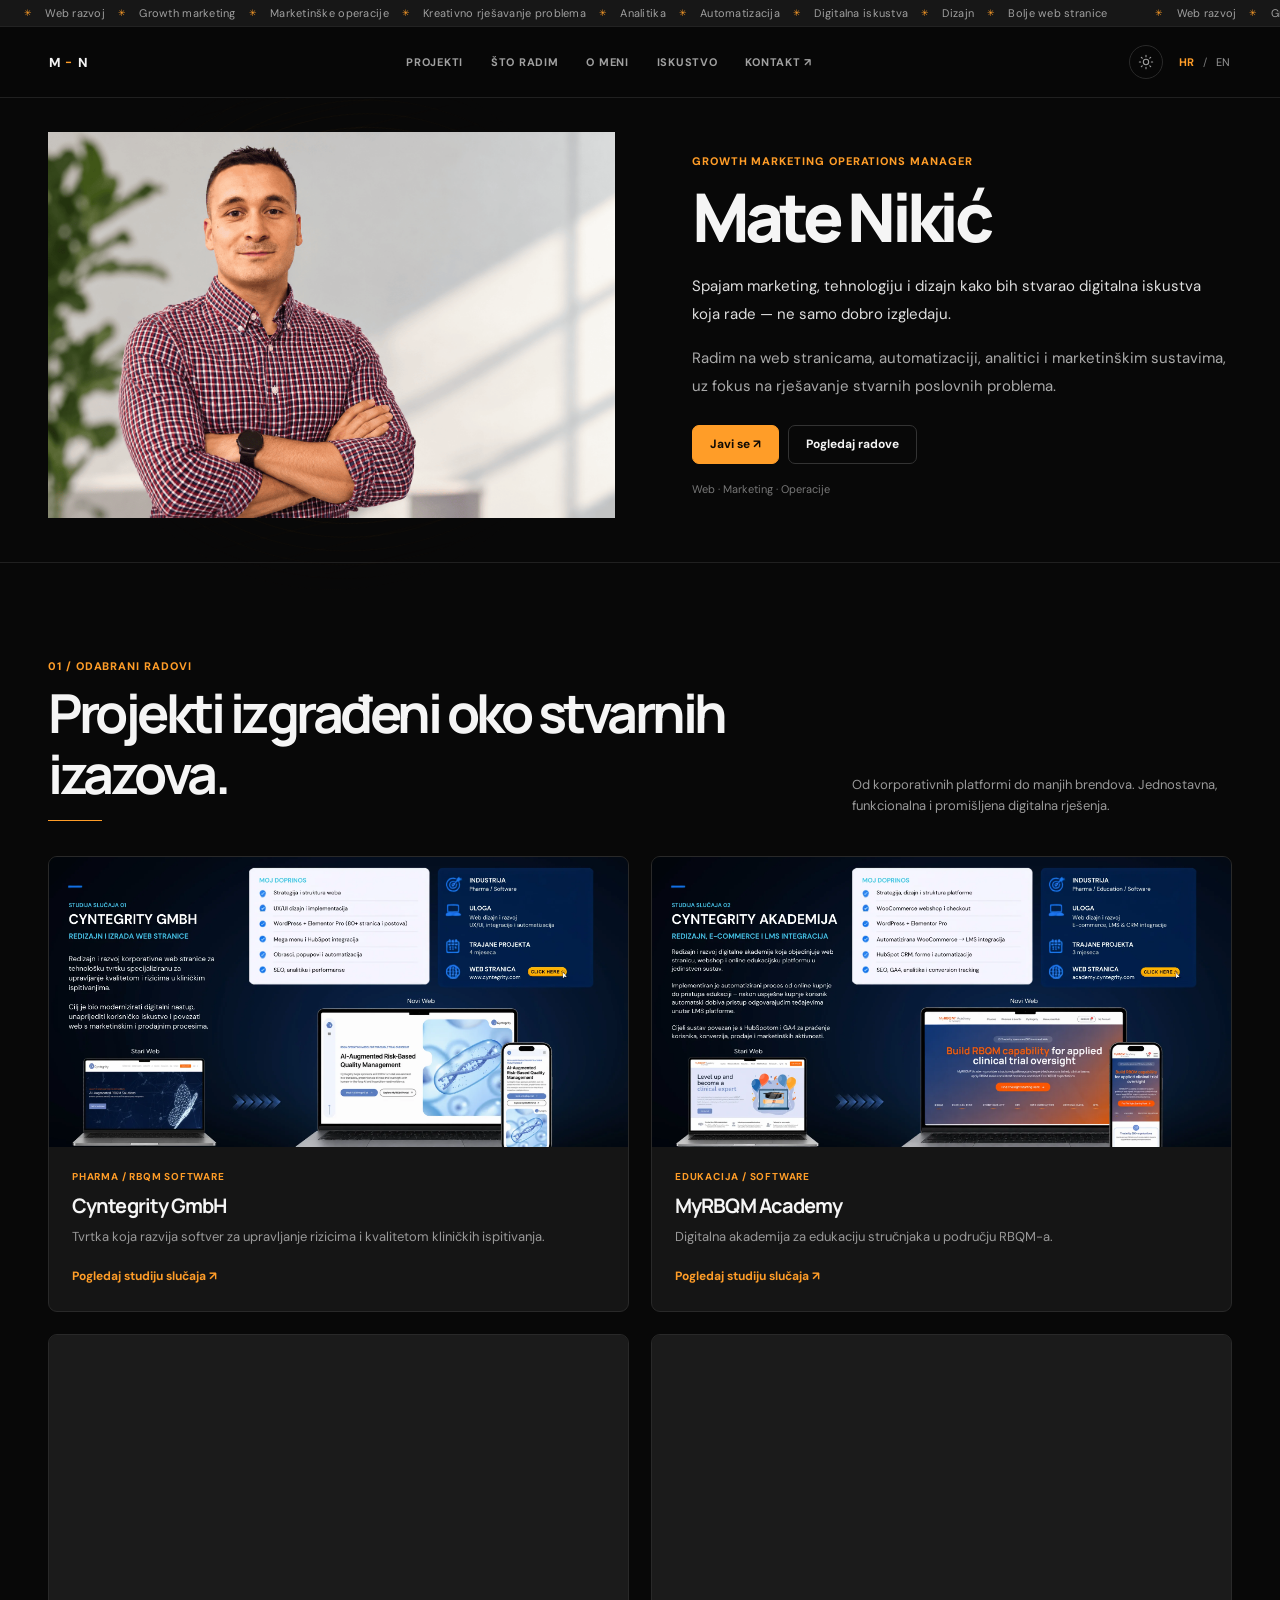
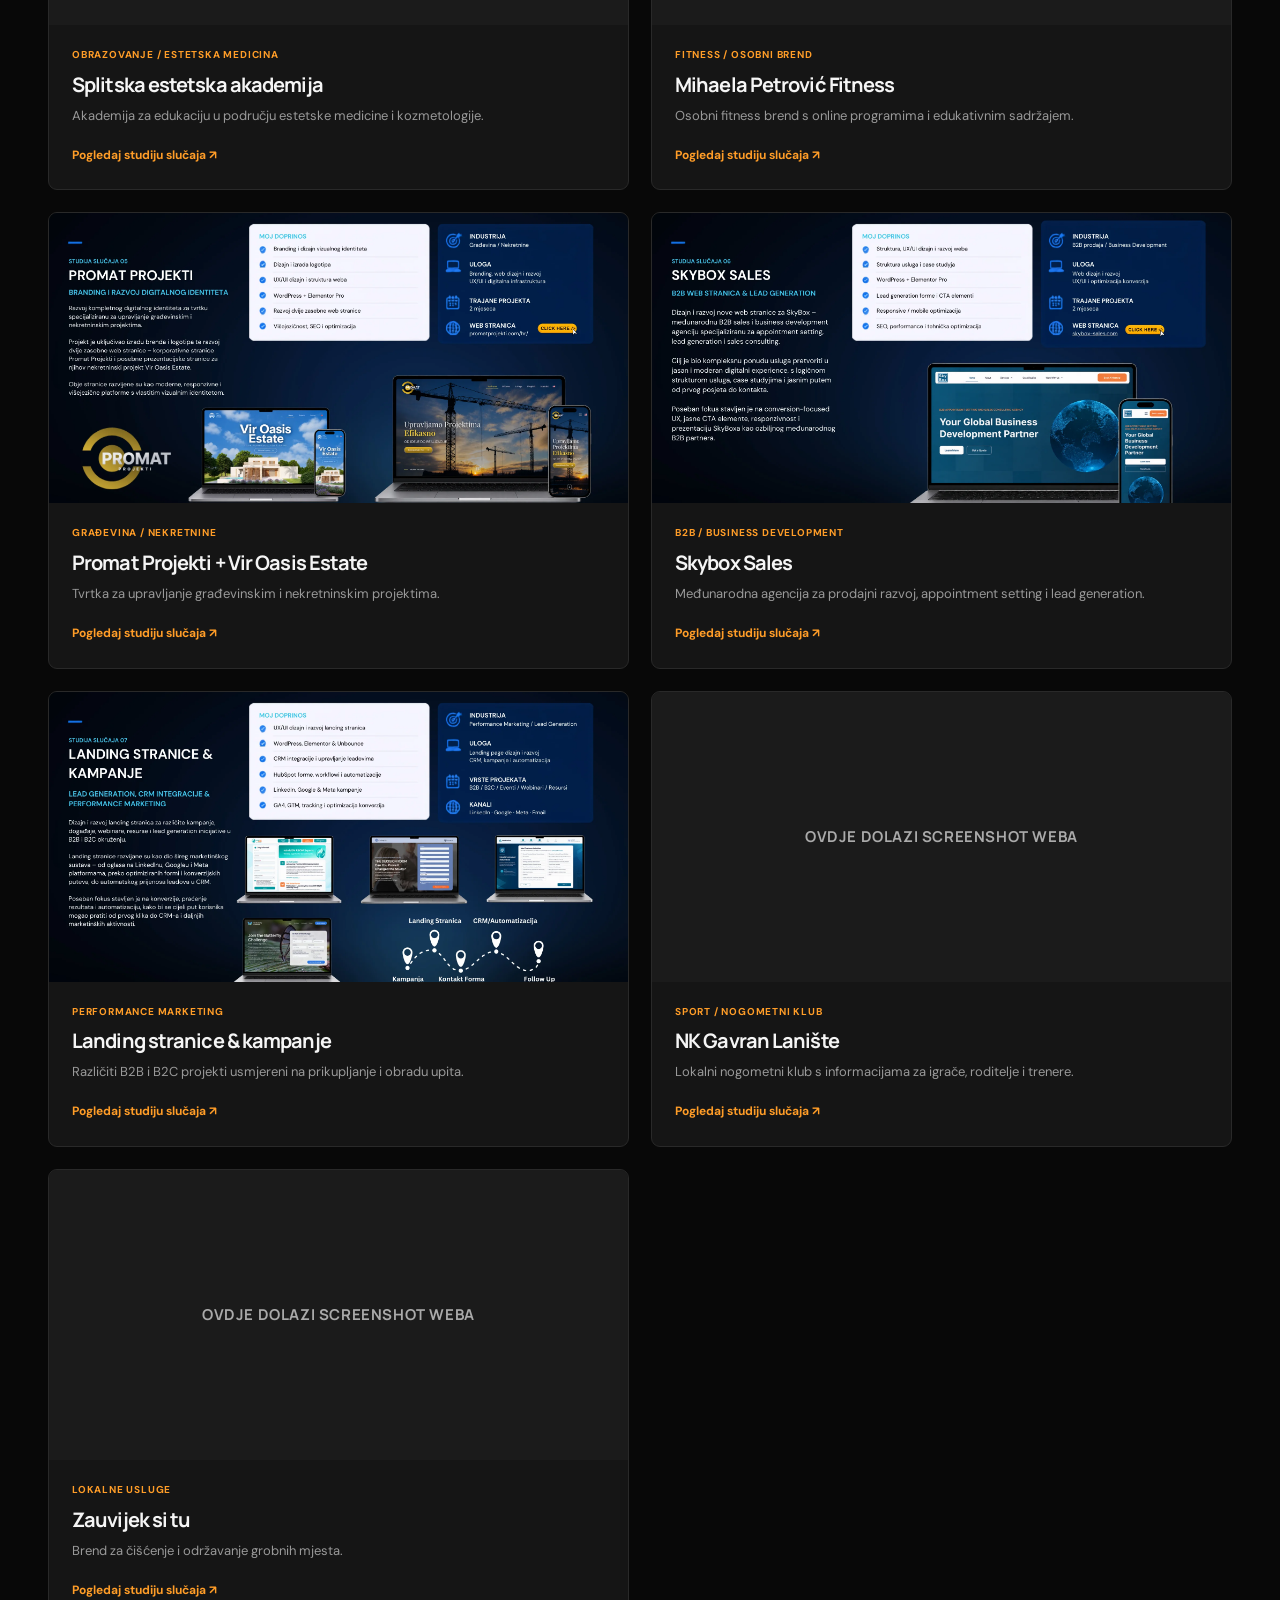
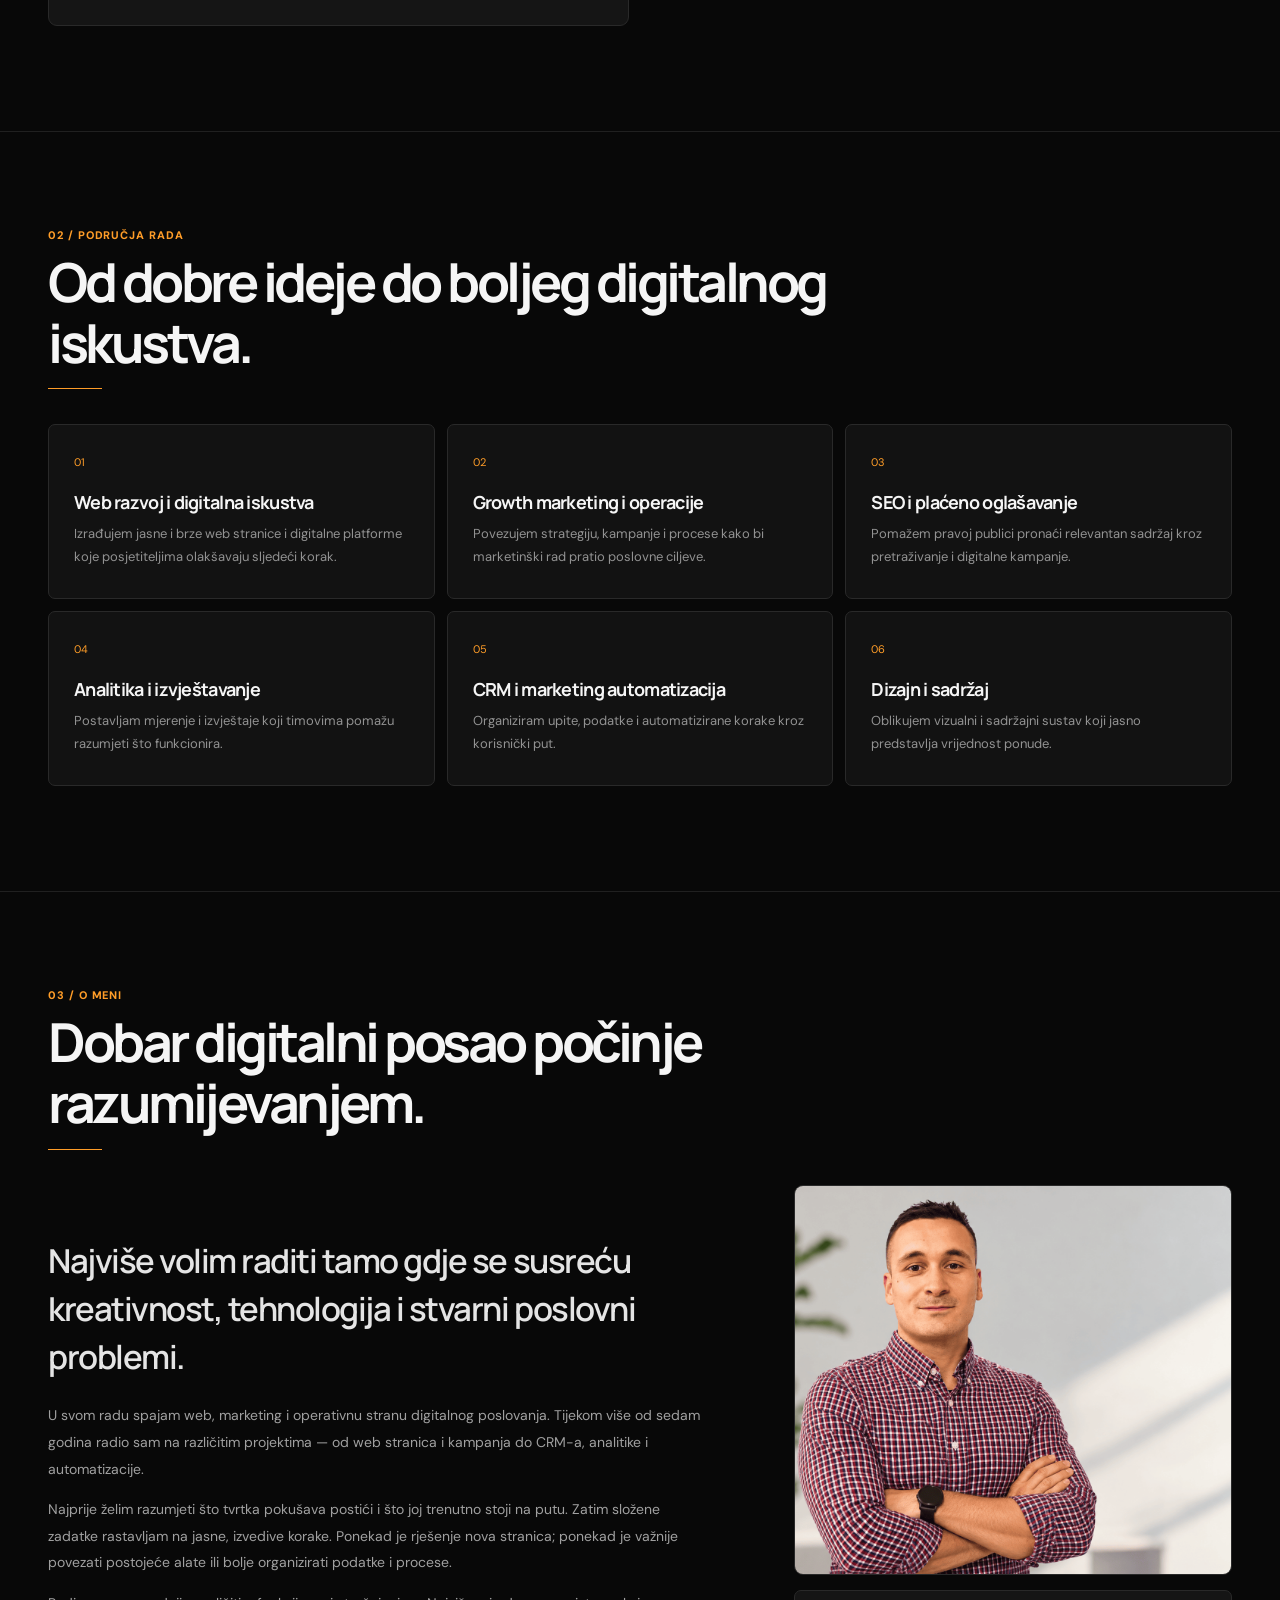
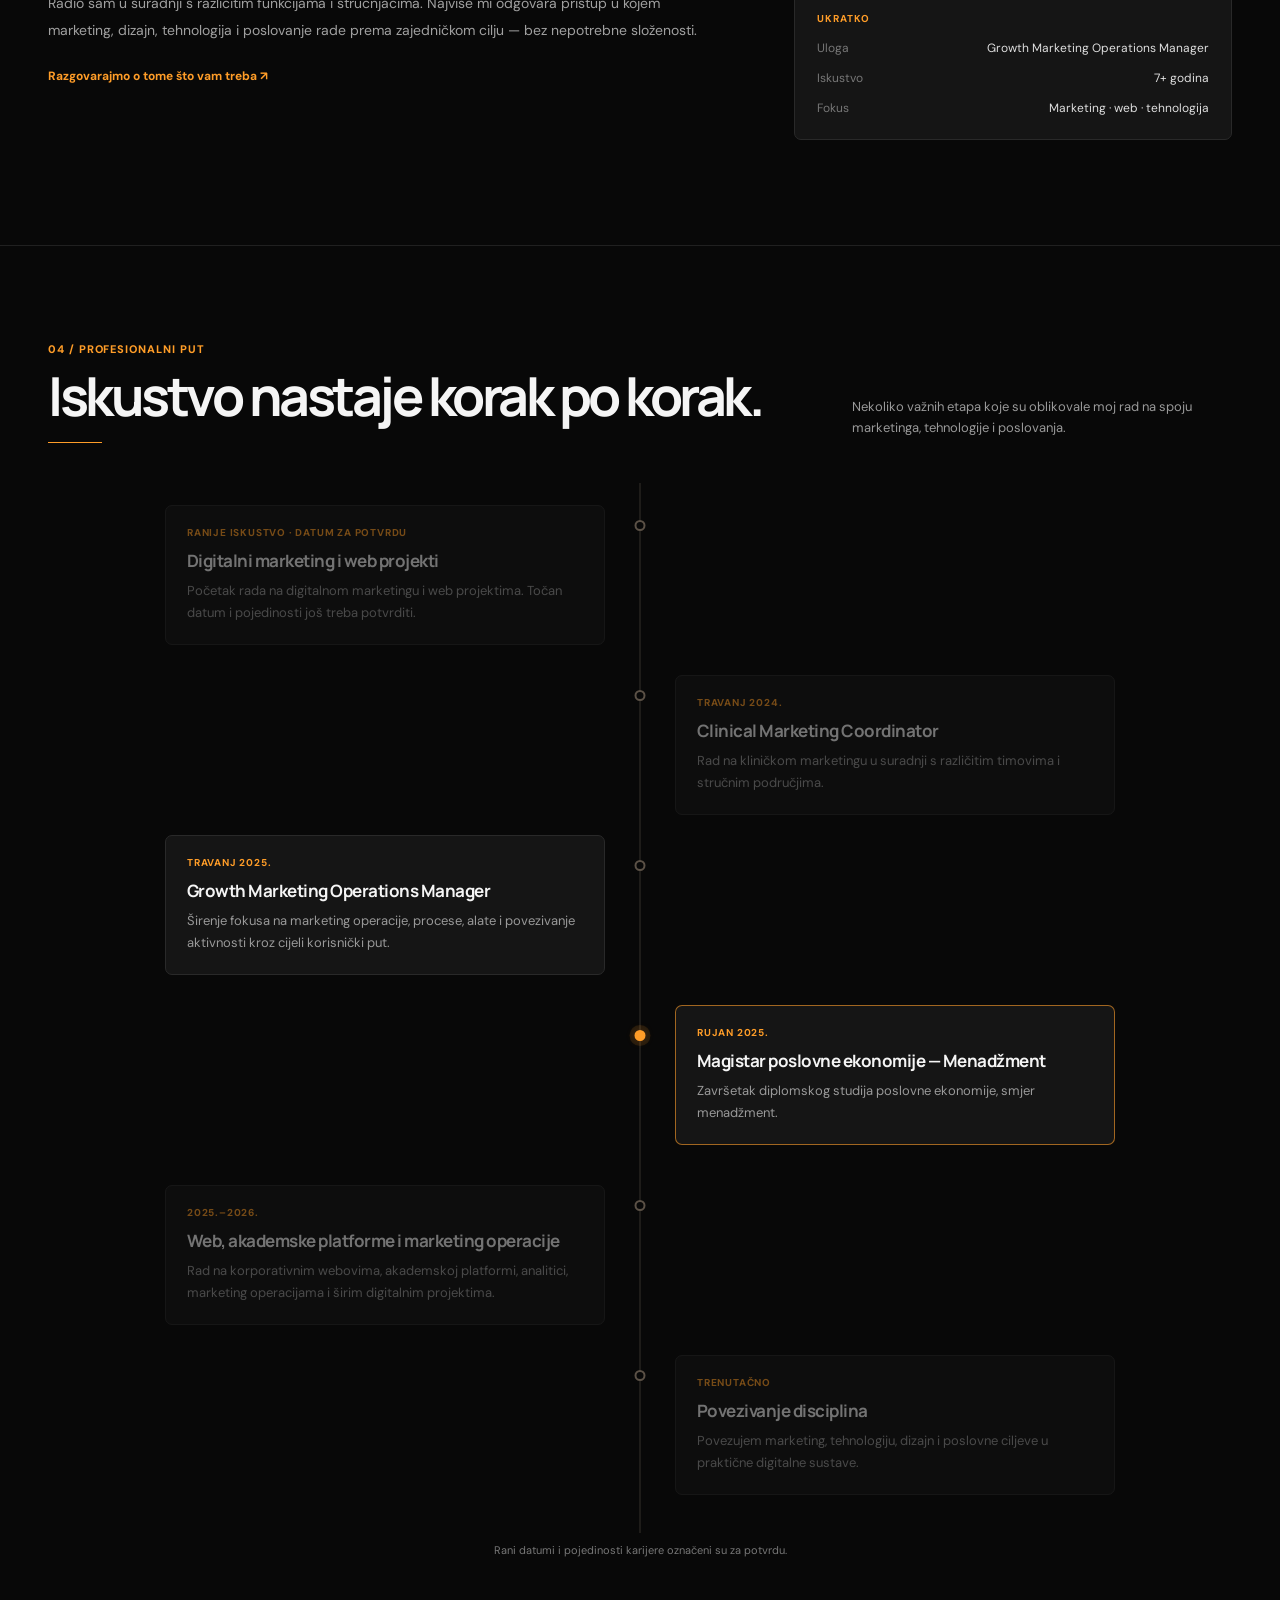
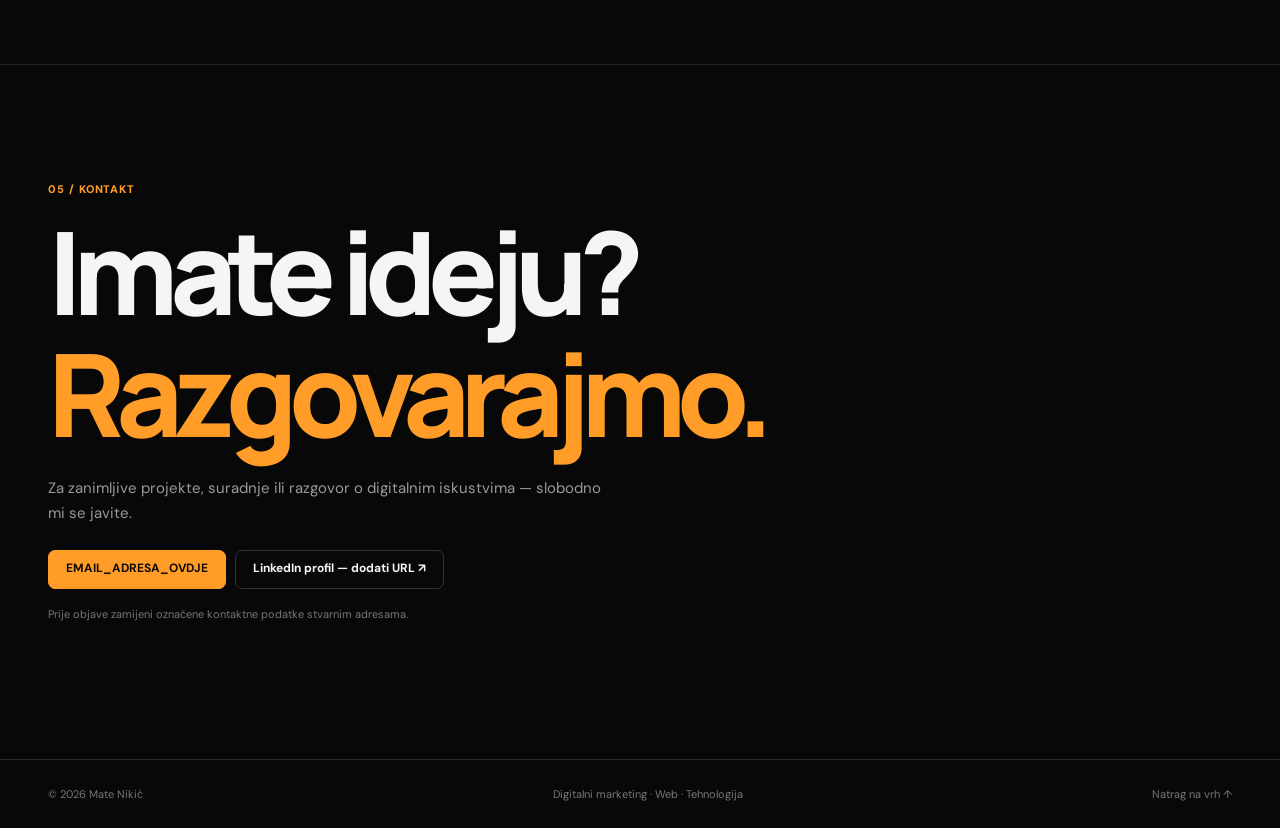
==== commit 45e29cf0: "Add dark light theme, infinite marquee and animated logo" ====
--- a/index.html
+++ b/index.html
@@ -14,6 +14,15 @@
   <link rel="preconnect" href="https://fonts.googleapis.com">
   <link rel="preconnect" href="https://fonts.gstatic.com" crossorigin>
   <link href="https://fonts.googleapis.com/css2?family=DM+Sans:wght@400;500;600;700&family=Manrope:wght@400;500;600;700;800&display=swap" rel="stylesheet">
+  <script>
+    try {
+      const theme = localStorage.getItem("mate-portfolio-theme");
+      document.documentElement.dataset.theme = theme === "light" ? "light" : "dark";
+    } catch (error) {
+      document.documentElement.dataset.theme = "dark";
+      console.info("Theme preference could not be read.", error);
+    }
+  </script>
   <link rel="stylesheet" href="assets/v2.css">
   <title>Mate Nikić — Growth Marketing Operations Manager</title>
   <script defer src="assets/projects.js"></script>
@@ -21,10 +30,17 @@
   <script defer src="assets/v2.js"></script>
 </head>
 <body id="top">
-  <div class="ticker" aria-hidden="true"><span id="ticker-copy">✳ Digital experiences, marketing systems & meaningful work. — Built with intention. ✳</span></div>
+  <div class="ticker">
+    <div class="ticker-track" id="ticker-track" tabindex="0" role="group" aria-label="Teme portfelja" data-v2-aria-label="tickerLabel">
+      <span class="ticker-copy" id="ticker-copy"><span class="ticker-separator" aria-hidden="true">✳</span><span class="ticker-phrase">Web razvoj</span><span class="ticker-separator" aria-hidden="true">✳</span><span class="ticker-phrase">Growth marketing</span><span class="ticker-separator" aria-hidden="true">✳</span><span class="ticker-phrase">Marketinške operacije</span><span class="ticker-separator" aria-hidden="true">✳</span><span class="ticker-phrase">Kreativno rješavanje problema</span><span class="ticker-separator" aria-hidden="true">✳</span><span class="ticker-phrase">Analitika</span><span class="ticker-separator" aria-hidden="true">✳</span><span class="ticker-phrase">Automatizacija</span><span class="ticker-separator" aria-hidden="true">✳</span><span class="ticker-phrase">Digitalna iskustva</span><span class="ticker-separator" aria-hidden="true">✳</span><span class="ticker-phrase">Dizajn</span><span class="ticker-separator" aria-hidden="true">✳</span><span class="ticker-phrase">Bolje web stranice</span></span>
+      <span class="ticker-copy" aria-hidden="true"><span class="ticker-separator">✳</span><span class="ticker-phrase">Web razvoj</span><span class="ticker-separator">✳</span><span class="ticker-phrase">Growth marketing</span><span class="ticker-separator">✳</span><span class="ticker-phrase">Marketinške operacije</span><span class="ticker-separator">✳</span><span class="ticker-phrase">Kreativno rješavanje problema</span><span class="ticker-separator">✳</span><span class="ticker-phrase">Analitika</span><span class="ticker-separator">✳</span><span class="ticker-phrase">Automatizacija</span><span class="ticker-separator">✳</span><span class="ticker-phrase">Digitalna iskustva</span><span class="ticker-separator">✳</span><span class="ticker-phrase">Dizajn</span><span class="ticker-separator">✳</span><span class="ticker-phrase">Bolje web stranice</span></span>
+    </div>
+  </div>
   <header class="header">
     <div class="wrap nav">
-      <a href="#top" class="brand" aria-label="Mate Nikić — naslovnica">M — N</a>
+      <a href="#top" class="brand" aria-label="Mate Nikić — naslovnica">
+        <span class="logo-glyph" data-logo-letter>M</span><span class="logo-separator" data-logo-separator aria-hidden="true">−</span><span class="logo-glyph" data-logo-letter>N</span>
+      </a>
       <nav class="navlinks" id="main-navigation" aria-label="Glavna navigacija">
         <a href="#work" data-nav="work">Projekti</a>
         <a href="#areas" data-nav="areas">Područja rada</a>
@@ -33,6 +49,10 @@
         <a href="#contact" data-nav="contact">Kontakt</a>
       </nav>
       <div class="navend">
+        <button class="theme-toggle" type="button" data-theme-toggle aria-label="Promijeni u svijetlu temu" aria-pressed="false">
+          <svg class="theme-icon theme-icon-sun" viewBox="0 0 24 24" aria-hidden="true"><circle cx="12" cy="12" r="4"></circle><path d="M12 2v2m0 16v2M4.93 4.93l1.42 1.42m11.3 11.3 1.42 1.42M2 12h2m16 0h2M4.93 19.07l1.42-1.42m11.3-11.3 1.42-1.42"></path></svg>
+          <svg class="theme-icon theme-icon-moon" viewBox="0 0 24 24" aria-hidden="true"><path d="M20.4 15.2A8.5 8.5 0 0 1 8.8 3.6 8.6 8.6 0 1 0 20.4 15.2Z"></path></svg>
+        </button>
         <div class="language-switch" role="group" aria-label="Jezik">
           <button type="button" data-language="hr" aria-pressed="true">HR</button>
           <span aria-hidden="true">/</span>
--- a/assets/v2.css
+++ b/assets/v2.css
@@ -1,13 +1,82 @@
 :root {
   color-scheme: dark;
   --bg: #080808;
-  --panel: #131313;
+  --panel: #151515;
   --panel-raised: #1b1b1b;
-  --ink: #f2f2f2;
+  --panel-soft: #121212;
+  --ink: #f5f5f5;
+  --body: #a0a0a0;
   --muted: #999;
   --line: #292929;
+  --line-soft: #202020;
+  --line-strong: #333;
+  --ticker-bg: #171717;
+  --ticker-line: #222;
+  --ticker-text: #a0a0a0;
+  --header-bg: rgba(8, 8, 8, 0.96);
+  --nav-text: #a1a1a1;
+  --text-soft: #aaa;
+  --text-strong: #dedede;
+  --text-bright: #e4e4e4;
+  --text-highlight: #b9b9b9;
+  --text-subtle: #777;
+  --area-text: #929292;
+  --image-surface: #161616;
+  --timeline-track: #35302b;
+  --timeline-marker: #5b5146;
   --orange: #ff9d28;
+  --orange-hover: #ffb657;
+  --orange-link-hover: #ffc16f;
+  --button-text: #100b05;
+  --accent-border: rgba(255, 157, 40, 0.48);
+  --accent-border-active: rgba(255, 157, 40, 0.6);
+  --accent-glow: rgba(255, 157, 40, 0.2);
+  --accent-halo: rgba(255, 157, 40, 0.12);
+  --accent-pattern: rgba(255, 157, 40, 0.11);
+  --accent-pattern-faint: rgba(255, 157, 40, 0.07);
+  --ambient-center: rgba(255, 157, 40, 0.09);
+  --ambient-edge: rgba(255, 157, 40, 0.035);
   --max: 1350px;
+}
+
+:root[data-theme="light"] {
+  color-scheme: light;
+  --bg: #faf9f6;
+  --panel: #fff;
+  --panel-raised: #fff;
+  --panel-soft: #f2f0eb;
+  --ink: #151515;
+  --body: #626262;
+  --muted: #626262;
+  --line: #e6e3de;
+  --line-soft: #e6e3de;
+  --line-strong: #d6d2cc;
+  --ticker-bg: #f0eee9;
+  --ticker-line: #e6e3de;
+  --ticker-text: #626262;
+  --header-bg: rgba(250, 249, 246, 0.96);
+  --nav-text: #626262;
+  --text-soft: #626262;
+  --text-strong: #34312d;
+  --text-bright: #25231f;
+  --text-highlight: #514d47;
+  --text-subtle: #626262;
+  --area-text: #626262;
+  --image-surface: #f1efeb;
+  --timeline-track: #d4d0c8;
+  --timeline-marker: #a49c8f;
+  --orange: #b85e00;
+  --orange-hover: #a65100;
+  --orange-link-hover: #934900;
+  --button-text: #fff;
+  --accent-border: rgba(184, 94, 0, 0.42);
+  --accent-border-active: rgba(184, 94, 0, 0.58);
+  --accent-glow: rgba(184, 94, 0, 0.16);
+  --accent-halo: rgba(184, 94, 0, 0.1);
+  --accent-pattern: rgba(184, 94, 0, 0.09);
+  --accent-pattern-faint: rgba(184, 94, 0, 0.055);
+  --ambient-center: rgba(184, 94, 0, 0.055);
+  --ambient-edge: rgba(184, 94, 0, 0.02);
 }
 
 * {
@@ -17,6 +86,27 @@
 html {
   scroll-behavior: smooth;
   scroll-padding-top: 90px;
+  background: var(--bg);
+}
+
+body,
+html,
+.header,
+.ticker,
+.project,
+.area,
+.facts-panel,
+.about-image,
+.timeline-card,
+.case-visual,
+.technology-list li,
+.btn,
+.theme-toggle,
+.navlinks,
+.footer {
+  transition-property: color, background-color, border-color;
+  transition-duration: 200ms;
+  transition-timing-function: ease;
 }
 
 body {
@@ -48,33 +138,66 @@
 }
 
 .ticker {
-  height: 27px;
+  min-height: 27px;
   display: flex;
   align-items: center;
   overflow: hidden;
-  border-bottom: 1px solid #222;
-  background: #171717;
-  color: #777;
+  border-bottom: 1px solid var(--ticker-line);
+  background: var(--ticker-bg);
+  color: var(--ticker-text);
   font-size: 11px;
   white-space: nowrap;
 }
 
-.ticker span {
+.ticker-track {
+  width: max-content;
+  display: flex;
+  flex: 0 0 auto;
+  align-items: center;
+  animation: ticker-scroll var(--ticker-duration, 45s) linear infinite;
+  will-change: transform;
+}
+
+.ticker-track:hover,
+.ticker-track:focus {
+  animation-play-state: paused;
+}
+
+.ticker-track:focus-visible {
+  outline: 1px solid var(--orange);
+  outline-offset: -2px;
+}
+
+.ticker-copy {
+  display: flex;
+  flex: 0 0 auto;
+  align-items: center;
+  gap: 13px;
+  padding: 0 24px;
+  letter-spacing: 0.025em;
+}
+
+.ticker-phrase {
   display: inline-block;
-  padding-left: 35px;
-  letter-spacing: 0.01em;
-}
-
-.ticker span::first-letter {
-  color: var(--orange);
+}
+
+.ticker-separator {
+  color: var(--orange);
+  font-size: 9px;
+}
+
+@keyframes ticker-scroll {
+  to {
+    transform: translate3d(-50%, 0, 0);
+  }
 }
 
 .header {
   position: sticky;
   z-index: 50;
   top: 0;
-  border-bottom: 1px solid #171717;
-  background: rgba(8, 8, 8, 0.96);
+  border-bottom: 1px solid var(--line-soft);
+  background: var(--header-bg);
   backdrop-filter: blur(12px);
 }
 
@@ -88,9 +211,79 @@
 
 .brand {
   flex: 0 0 auto;
+  display: inline-flex;
+  align-items: center;
+  gap: 0.12em;
   font-size: 13px;
   font-weight: 800;
-  letter-spacing: 0.2em;
+  letter-spacing: 0;
+}
+
+.logo-glyph,
+.logo-separator {
+  width: 1em;
+  display: inline-grid;
+  place-items: center;
+  line-height: 1;
+}
+
+.logo-glyph {
+  font-variant-ligatures: none;
+  transition: color 120ms ease, transform 120ms ease;
+}
+
+.logo-glyph.is-scrambling {
+  color: var(--orange);
+  transform: translateY(-1px);
+}
+
+.logo-separator {
+  color: var(--orange);
+  font-size: 12px;
+}
+
+.theme-toggle {
+  width: 34px;
+  height: 34px;
+  display: inline-grid;
+  flex: 0 0 auto;
+  place-items: center;
+  padding: 0;
+  border: 1px solid var(--line);
+  border-radius: 50%;
+  background: transparent;
+  color: var(--body);
+  cursor: pointer;
+}
+
+.theme-toggle:hover {
+  border-color: var(--orange);
+  color: var(--orange);
+}
+
+.theme-icon {
+  width: 16px;
+  height: 16px;
+  fill: none;
+  stroke: currentColor;
+  stroke-linecap: round;
+  stroke-linejoin: round;
+  stroke-width: 1.6;
+}
+
+.theme-icon-moon,
+:root[data-theme="light"] .theme-icon-sun {
+  display: none;
+}
+
+:root[data-theme="light"] .theme-icon-moon {
+  display: block;
+}
+
+.case-controls {
+  display: flex;
+  align-items: center;
+  gap: 14px;
 }
 
 .navlinks {
@@ -100,7 +293,7 @@
 }
 
 .navlinks a {
-  color: #a1a1a1;
+  color: var(--nav-text);
   font-size: 11px;
   font-weight: 700;
   letter-spacing: 0.065em;
@@ -128,7 +321,7 @@
 
 .language-switch {
   gap: 7px;
-  color: #777;
+  color: var(--text-subtle);
   font-size: 11px;
 }
 
@@ -136,7 +329,7 @@
   padding: 7px 2px;
   border: 0;
   background: transparent;
-  color: #999;
+  color: var(--muted);
   cursor: pointer;
   font-size: 11px;
 }
@@ -181,7 +374,7 @@
   position: absolute;
   z-index: -2;
   inset: 8% 0 4%;
-  background: radial-gradient(ellipse at 50% 48%, rgba(255, 157, 40, 0.09) 0, rgba(255, 157, 40, 0.035) 40%, transparent 72%);
+  background: radial-gradient(ellipse at 50% 48%, var(--ambient-center) 0, var(--ambient-edge) 40%, transparent 72%);
   content: "";
 }
 
@@ -191,11 +384,11 @@
   width: min(95%, 530px);
   aspect-ratio: 1;
   transform: rotate(-14deg);
-  border: 1px dotted rgba(255, 157, 40, 0.4);
+  border: 1px dotted var(--accent-border);
   border-radius: 50%;
   background:
-    repeating-radial-gradient(ellipse at 55% 50%, transparent 0 13px, rgba(255, 157, 40, 0.11) 14px, transparent 15px),
-    repeating-linear-gradient(0deg, transparent 0 23px, rgba(255, 157, 40, 0.07) 24px, transparent 25px);
+    repeating-radial-gradient(ellipse at 55% 50%, transparent 0 13px, var(--accent-pattern) 14px, transparent 15px),
+    repeating-linear-gradient(0deg, transparent 0 23px, var(--accent-pattern-faint) 24px, transparent 25px);
   opacity: 0.76;
   -webkit-mask-image: radial-gradient(circle, #000 38%, transparent 72%);
   mask-image: radial-gradient(circle, #000 38%, transparent 72%);
@@ -236,13 +429,13 @@
 .hero p {
   max-width: 590px;
   margin: 0;
-  color: #aaa;
+  color: var(--text-soft);
   font-size: 15px;
   line-height: 1.85;
 }
 
 .hero .intro-strong {
-  color: #dedede;
+  color: var(--text-strong);
 }
 
 .hero .hero-detail {
@@ -264,7 +457,7 @@
   justify-content: center;
   gap: 9px;
   padding: 0 17px;
-  border: 1px solid #333;
+  border: 1px solid var(--line-strong);
   border-radius: 7px;
   font-size: 12px;
   font-weight: 700;
@@ -278,27 +471,27 @@
 .btn.primary {
   border-color: var(--orange);
   background: var(--orange);
-  color: #100b05;
+  color: var(--button-text);
 }
 
 .btn.primary:hover {
-  background: #ffb657;
+  background: var(--orange-hover);
 }
 
 .btn.secondary:hover,
 .btn:not(.primary):hover {
-  border-color: #777;
+  border-color: var(--text-subtle);
 }
 
 .tiny {
   margin-top: 16px;
-  color: #777;
+  color: var(--text-subtle);
   font-size: 11px;
 }
 
 .section {
   padding: 94px 0 105px;
-  border-top: 1px solid #202020;
+  border-top: 1px solid var(--line-soft);
 }
 
 .section-top {
@@ -351,16 +544,16 @@
   display: flex;
   flex-direction: column;
   overflow: hidden;
-  border: 1px solid #262626;
+  border: 1px solid var(--line);
   border-radius: 9px;
-  background: #111;
-  transition: transform 0.22s ease, border-color 0.22s ease;
+  background: var(--panel);
+  transition: color 200ms ease, background-color 200ms ease, transform 0.22s ease, border-color 0.22s ease;
 }
 
 .project:hover,
 .project:focus-within {
   transform: translateY(-4px);
-  border-color: rgba(255, 157, 40, 0.48);
+  border-color: var(--accent-border);
 }
 
 .project-image {
@@ -388,7 +581,7 @@
   display: grid;
   place-items: center;
   padding: 24px;
-  color: #aaa;
+  color: var(--text-soft);
   font: 700 15px/1.6 Manrope, sans-serif;
   letter-spacing: 0.04em;
   text-align: center;
@@ -420,7 +613,7 @@
 .project p {
   max-width: 550px;
   margin: 0;
-  color: #999;
+  color: var(--muted);
   font-size: 13px;
   line-height: 1.7;
 }
@@ -461,7 +654,7 @@
 }
 
 .project-link:hover {
-  color: #ffc16f;
+  color: var(--orange-link-hover);
 }
 
 .areas {
@@ -473,9 +666,9 @@
 .area {
   min-height: 175px;
   padding: 24px 25px 27px;
-  border: 1px solid #292929;
+  border: 1px solid var(--line);
   border-radius: 7px;
-  background: #121212;
+  background: var(--panel-soft);
 }
 
 .area-number {
@@ -491,7 +684,7 @@
 
 .area p {
   margin: 0;
-  color: #929292;
+  color: var(--area-text);
   font-size: 13px;
   line-height: 1.7;
 }
@@ -509,13 +702,13 @@
 
 .about-lead {
   margin: 0 0 22px;
-  color: #e4e4e4;
+  color: var(--text-bright);
   font: 600 clamp(22px, 2.6vw, 33px)/1.45 Manrope, sans-serif;
   letter-spacing: -0.045em;
 }
 
 .about-copy > p:not(.about-lead) {
-  color: #a0a0a0;
+  color: var(--body);
   font-size: 14px;
   line-height: 1.9;
 }
@@ -533,7 +726,7 @@
   overflow: hidden;
   border: 1px solid var(--line);
   border-radius: 9px;
-  background: #161616;
+  background: var(--image-surface);
 }
 
 .about-image img {
@@ -548,7 +741,7 @@
   padding: 20px 22px;
   border: 1px solid var(--line);
   border-radius: 7px;
-  background: #111;
+  background: var(--panel);
 }
 
 .panel-label {
@@ -573,12 +766,12 @@
 }
 
 .facts-panel dt {
-  color: #777;
+  color: var(--text-subtle);
 }
 
 .facts-panel dd {
   margin: 0;
-  color: #ddd;
+  color: var(--text-strong);
   text-align: right;
 }
 
@@ -600,7 +793,7 @@
 }
 
 .timeline-track {
-  background: #35302b;
+  background: var(--timeline-track);
 }
 
 .timeline-progress {
@@ -636,7 +829,7 @@
   width: 11px;
   height: 11px;
   transform: translateX(-50%);
-  border: 2px solid #5b5146;
+  border: 2px solid var(--timeline-marker);
   border-radius: 50%;
   background: var(--bg);
   transition: background 0.2s ease, border-color 0.2s ease;
@@ -645,12 +838,12 @@
 .timeline-card {
   width: min(100%, 440px);
   padding: 19px 21px 20px;
-  border: 1px solid #292929;
+  border: 1px solid var(--line);
   border-radius: 7px;
-  background: #111;
+  background: var(--panel);
   opacity: 0.45;
   transform: translateY(10px);
-  transition: opacity 0.35s ease, transform 0.35s ease, border-color 0.2s ease;
+  transition: color 200ms ease, background-color 200ms ease, opacity 0.35s ease, transform 0.35s ease, border-color 0.2s ease;
 }
 
 .timeline-item:nth-child(odd) .timeline-card {
@@ -669,13 +862,13 @@
 }
 
 .timeline-item.is-active .timeline-card {
-  border-color: rgba(255, 157, 40, 0.6);
+  border-color: var(--accent-border-active);
 }
 
 .timeline-item.is-active .timeline-marker {
   border-color: var(--orange);
   background: var(--orange);
-  box-shadow: 0 0 0 5px rgba(255, 157, 40, 0.12), 0 0 10px rgba(255, 157, 40, 0.2);
+  box-shadow: 0 0 0 5px var(--accent-halo), 0 0 10px var(--accent-glow);
 }
 
 .timeline-date {
@@ -694,21 +887,21 @@
 
 .timeline-card p:last-child {
   margin: 0;
-  color: #999;
+  color: var(--muted);
   font-size: 13px;
   line-height: 1.7;
 }
 
 .timeline-note {
   margin: 8px 0 0;
-  color: #777;
+  color: var(--text-subtle);
   font-size: 11px;
   text-align: center;
 }
 
 .contact {
   padding: 115px 0 125px;
-  border-top: 1px solid #222;
+  border-top: 1px solid var(--ticker-line);
 }
 
 .contact h2 {
@@ -723,7 +916,7 @@
 
 .contact > .wrap > p:not(.tiny) {
   max-width: 570px;
-  color: #999;
+  color: var(--muted);
   font-size: 15px;
 }
 
@@ -736,7 +929,7 @@
 }
 
 .footer {
-  border-top: 1px solid #242424;
+  border-top: 1px solid var(--line);
   padding: 25px 0;
 }
 
@@ -744,7 +937,7 @@
   display: flex;
   justify-content: space-between;
   gap: 25px;
-  color: #777;
+  color: var(--text-subtle);
   font-size: 11px;
 }
 
@@ -790,15 +983,19 @@
 .js .project.reveal.visible:hover,
 .js .project.reveal.visible:focus-within {
   transform: translateY(-4px);
-  border-color: rgba(255, 157, 40, 0.48);
+  border-color: var(--accent-border);
 }
 
 .case-header {
-  border-bottom: 1px solid #171717;
+  border-bottom: 1px solid var(--line-soft);
 }
 
 .case-nav {
   min-height: 70px;
+}
+
+.case-controls {
+  margin-left: auto;
 }
 
 .case-hero {
@@ -812,7 +1009,7 @@
 
 .case-lead {
   max-width: 820px;
-  color: #b9b9b9;
+  color: var(--text-highlight);
   font-size: clamp(17px, 2vw, 22px);
   line-height: 1.65;
 }
@@ -836,7 +1033,7 @@
 
 .meta-value {
   margin-top: 5px;
-  color: #ddd;
+  color: var(--text-strong);
   font-size: 13px;
 }
 
@@ -858,12 +1055,12 @@
 .case-visual .image-fallback {
   position: static;
   min-height: 320px;
-  color: #999;
+  color: var(--muted);
 }
 
 .case-visual-caption {
   margin: 11px 0 0;
-  color: #777;
+  color: var(--text-subtle);
   font-size: 11px;
 }
 
@@ -903,7 +1100,7 @@
 
 .case-copy p,
 .case-copy li {
-  color: #aaa;
+  color: var(--text-soft);
   font-size: 14px;
 }
 
@@ -928,7 +1125,7 @@
 
 .technology-list li {
   padding: 7px 11px;
-  border: 1px solid #303030;
+  border: 1px solid var(--line-strong);
   border-radius: 5px;
   font-size: 12px;
 }
@@ -982,7 +1179,6 @@
   .hero h1 {
     font-size: clamp(46px, 5vw, 70px);
   }
-
 }
 
 @media (max-width: 780px) {
@@ -1012,8 +1208,8 @@
     align-items: flex-start;
     flex-direction: column;
     padding: 22px;
-    border-bottom: 1px solid #333;
-    background: #0b0b0b;
+    border-bottom: 1px solid var(--line-strong);
+    background: var(--bg);
   }
 
   .navlinks.open {
@@ -1169,8 +1365,23 @@
     font-size: 11px;
   }
 
+  .case-nav .text-link {
+    max-width: 36vw;
+    font-size: 11px;
+    line-height: 1.35;
+  }
+
+  .case-controls {
+    gap: 6px;
+  }
+
   .navend {
     gap: 10px;
+  }
+
+  .theme-toggle {
+    width: 32px;
+    height: 32px;
   }
 
   .navlinks a {
@@ -1210,6 +1421,14 @@
     align-items: flex-start;
     flex-direction: column;
     gap: 10px;
+  }
+
+  .case-nav {
+    gap: 10px;
+  }
+
+  .case-controls {
+    gap: 8px;
   }
 
   .case-meta {
@@ -1236,4 +1455,31 @@
     opacity: 1;
     transform: none;
   }
-}
+
+  .ticker {
+    height: auto;
+    overflow: visible;
+    white-space: normal;
+  }
+
+  .ticker-track {
+    width: 100%;
+    flex-wrap: wrap;
+    justify-content: center;
+    animation: none;
+    white-space: normal;
+    will-change: auto;
+  }
+
+  .ticker-copy {
+    flex-wrap: wrap;
+    justify-content: center;
+    gap: 5px 10px;
+    padding: 5px 14px;
+    white-space: normal;
+  }
+
+  .ticker-copy[aria-hidden="true"] {
+    display: none;
+  }
+}
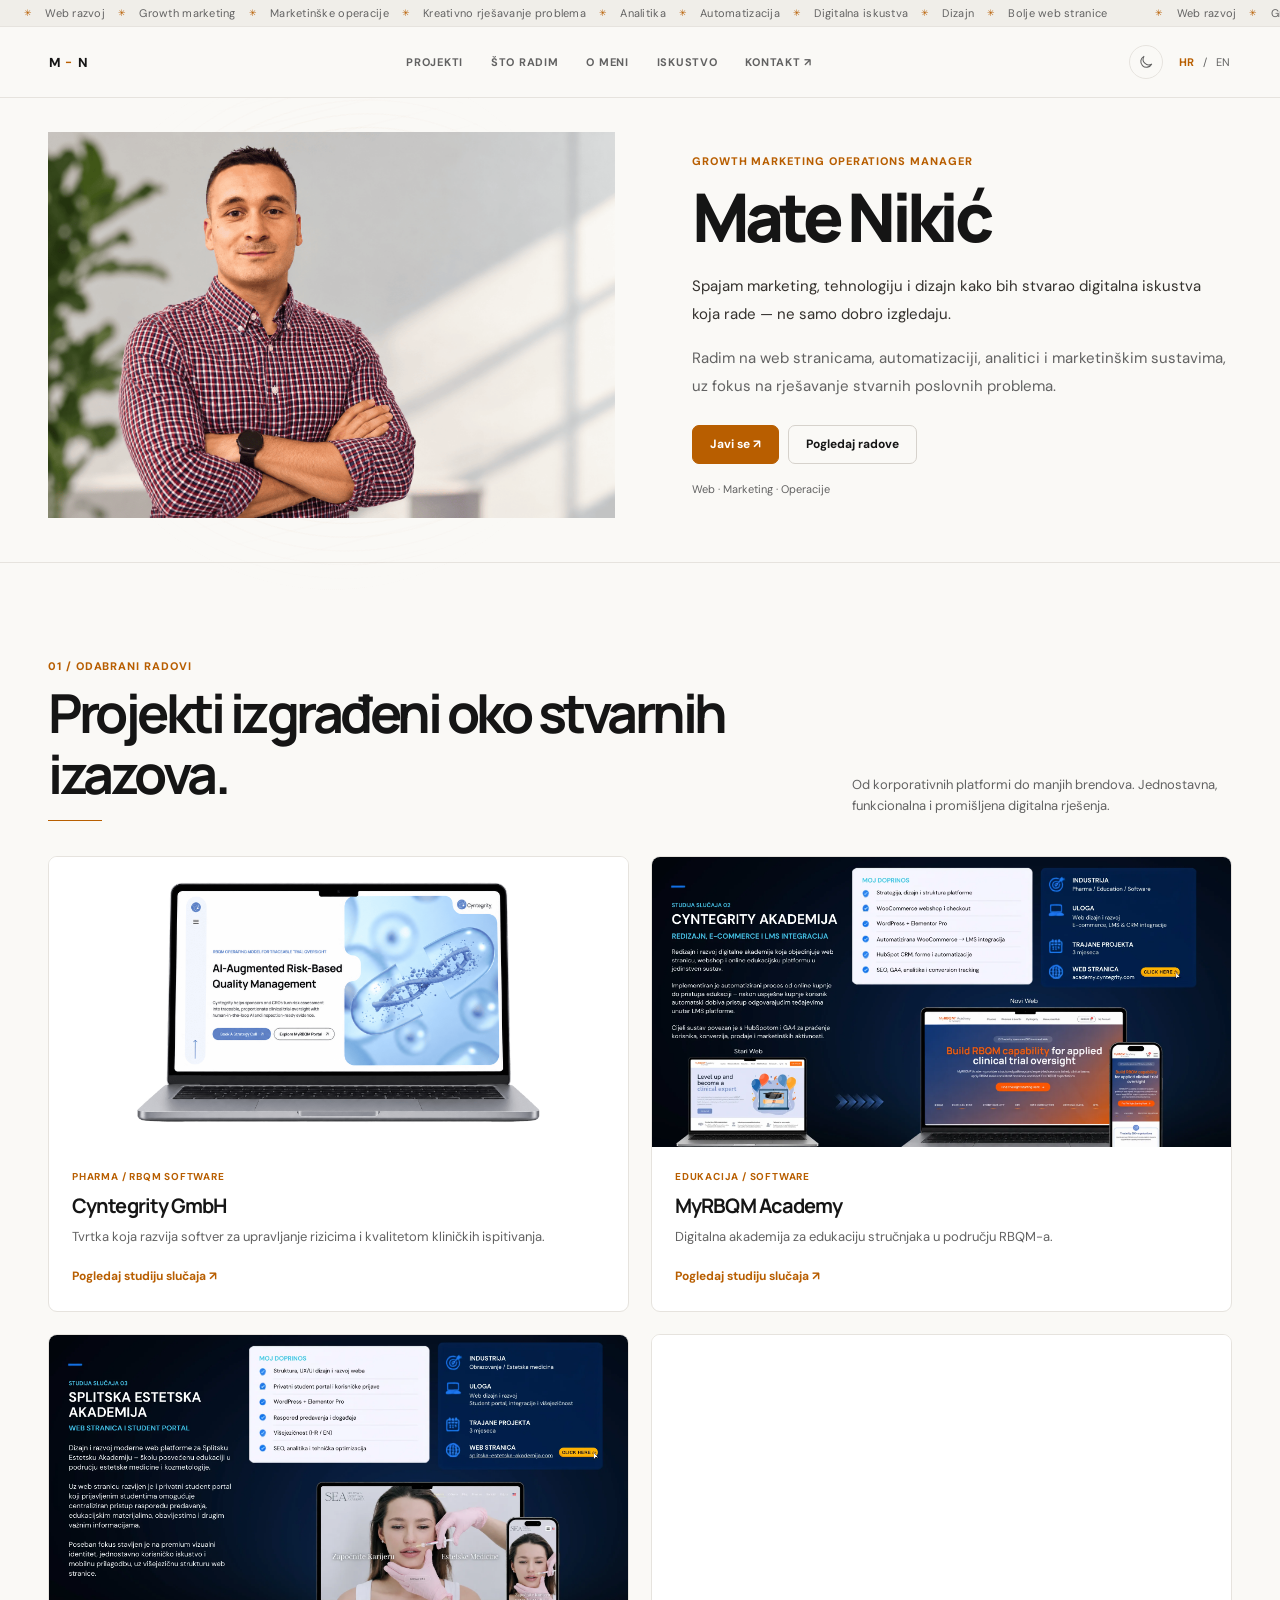
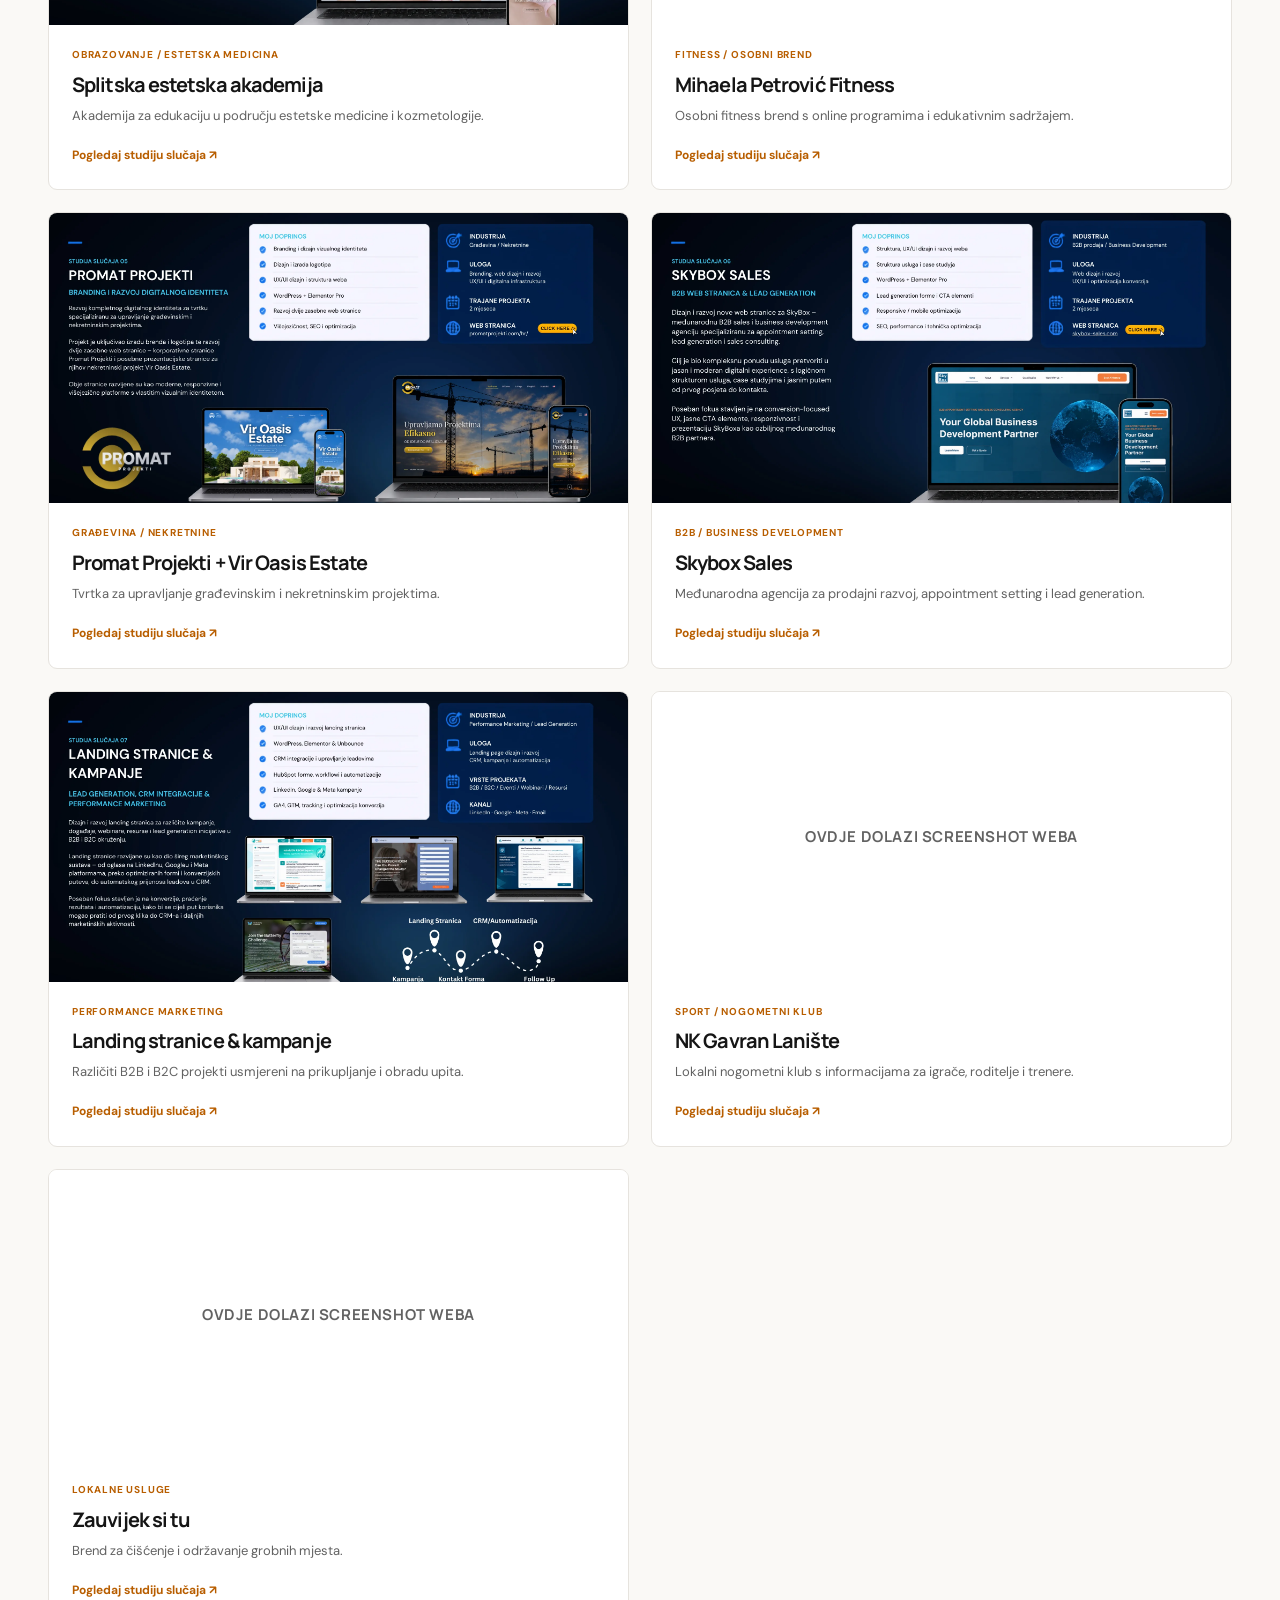
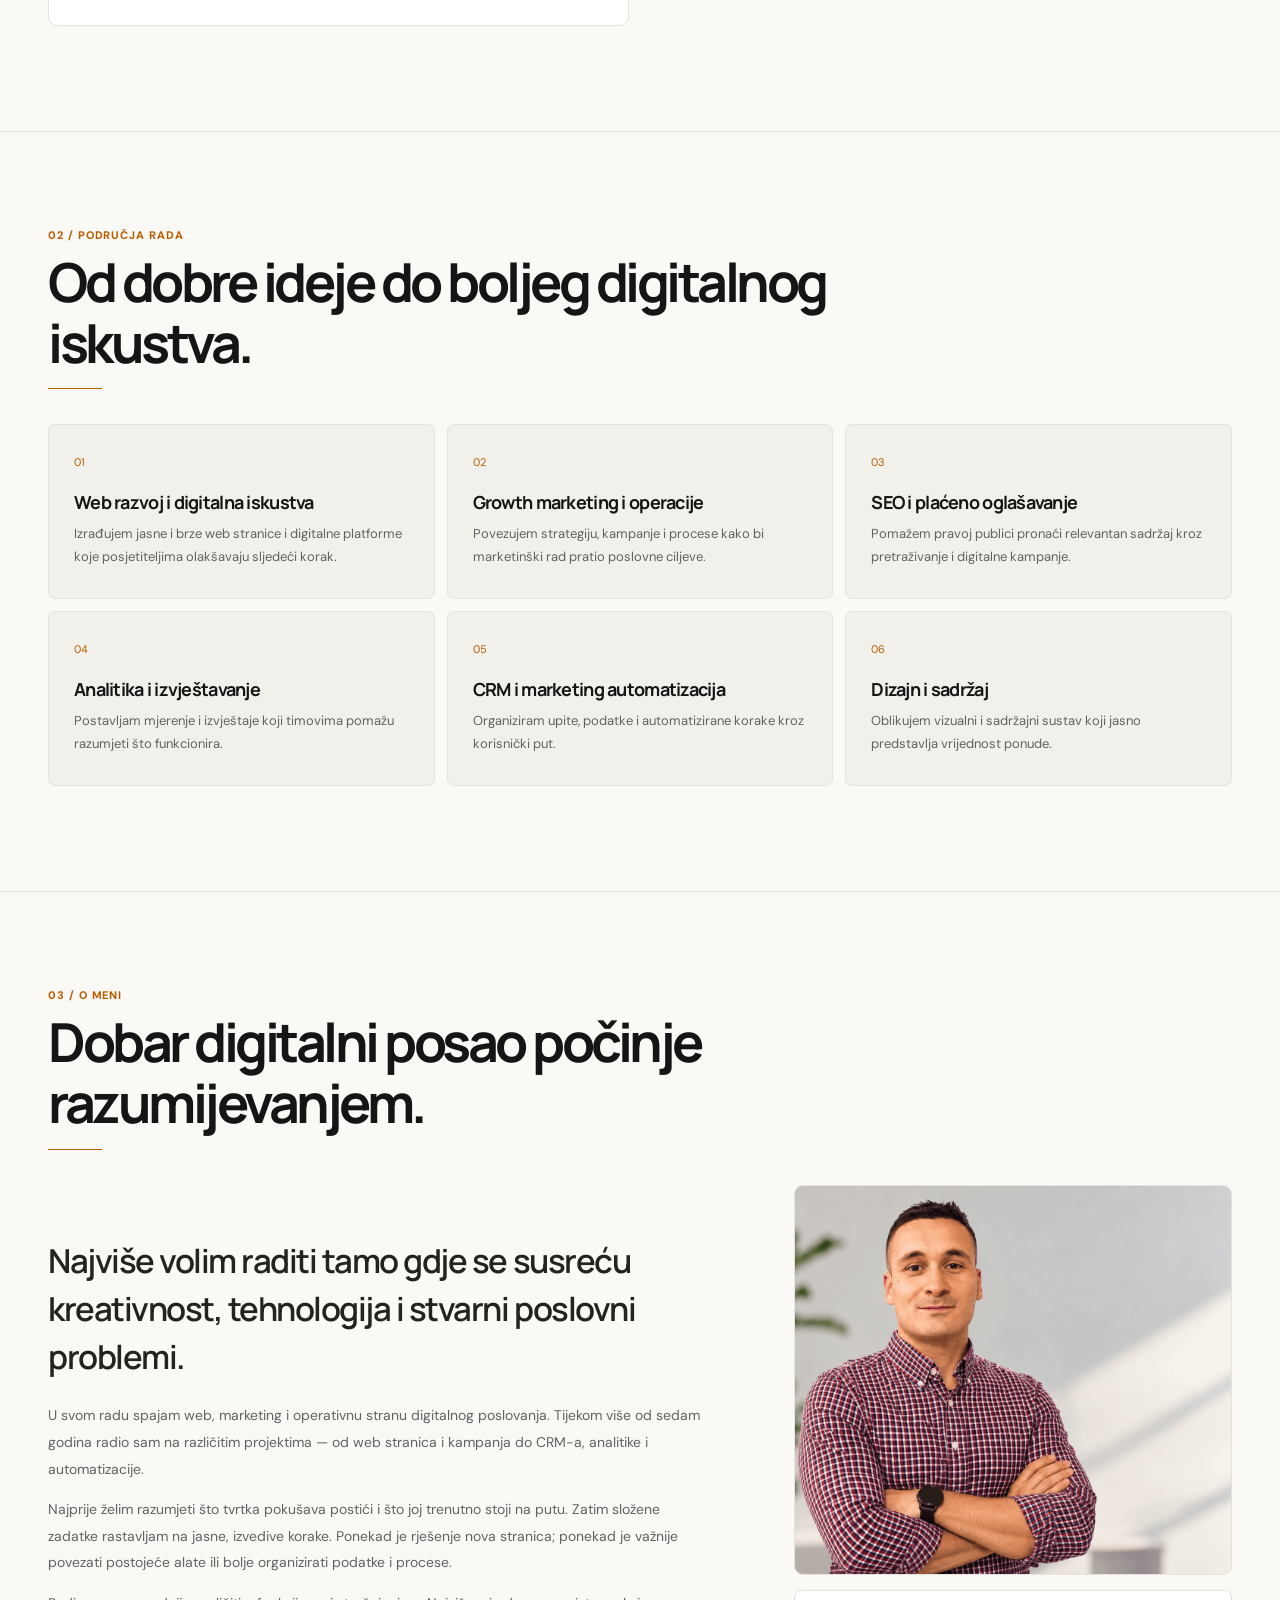
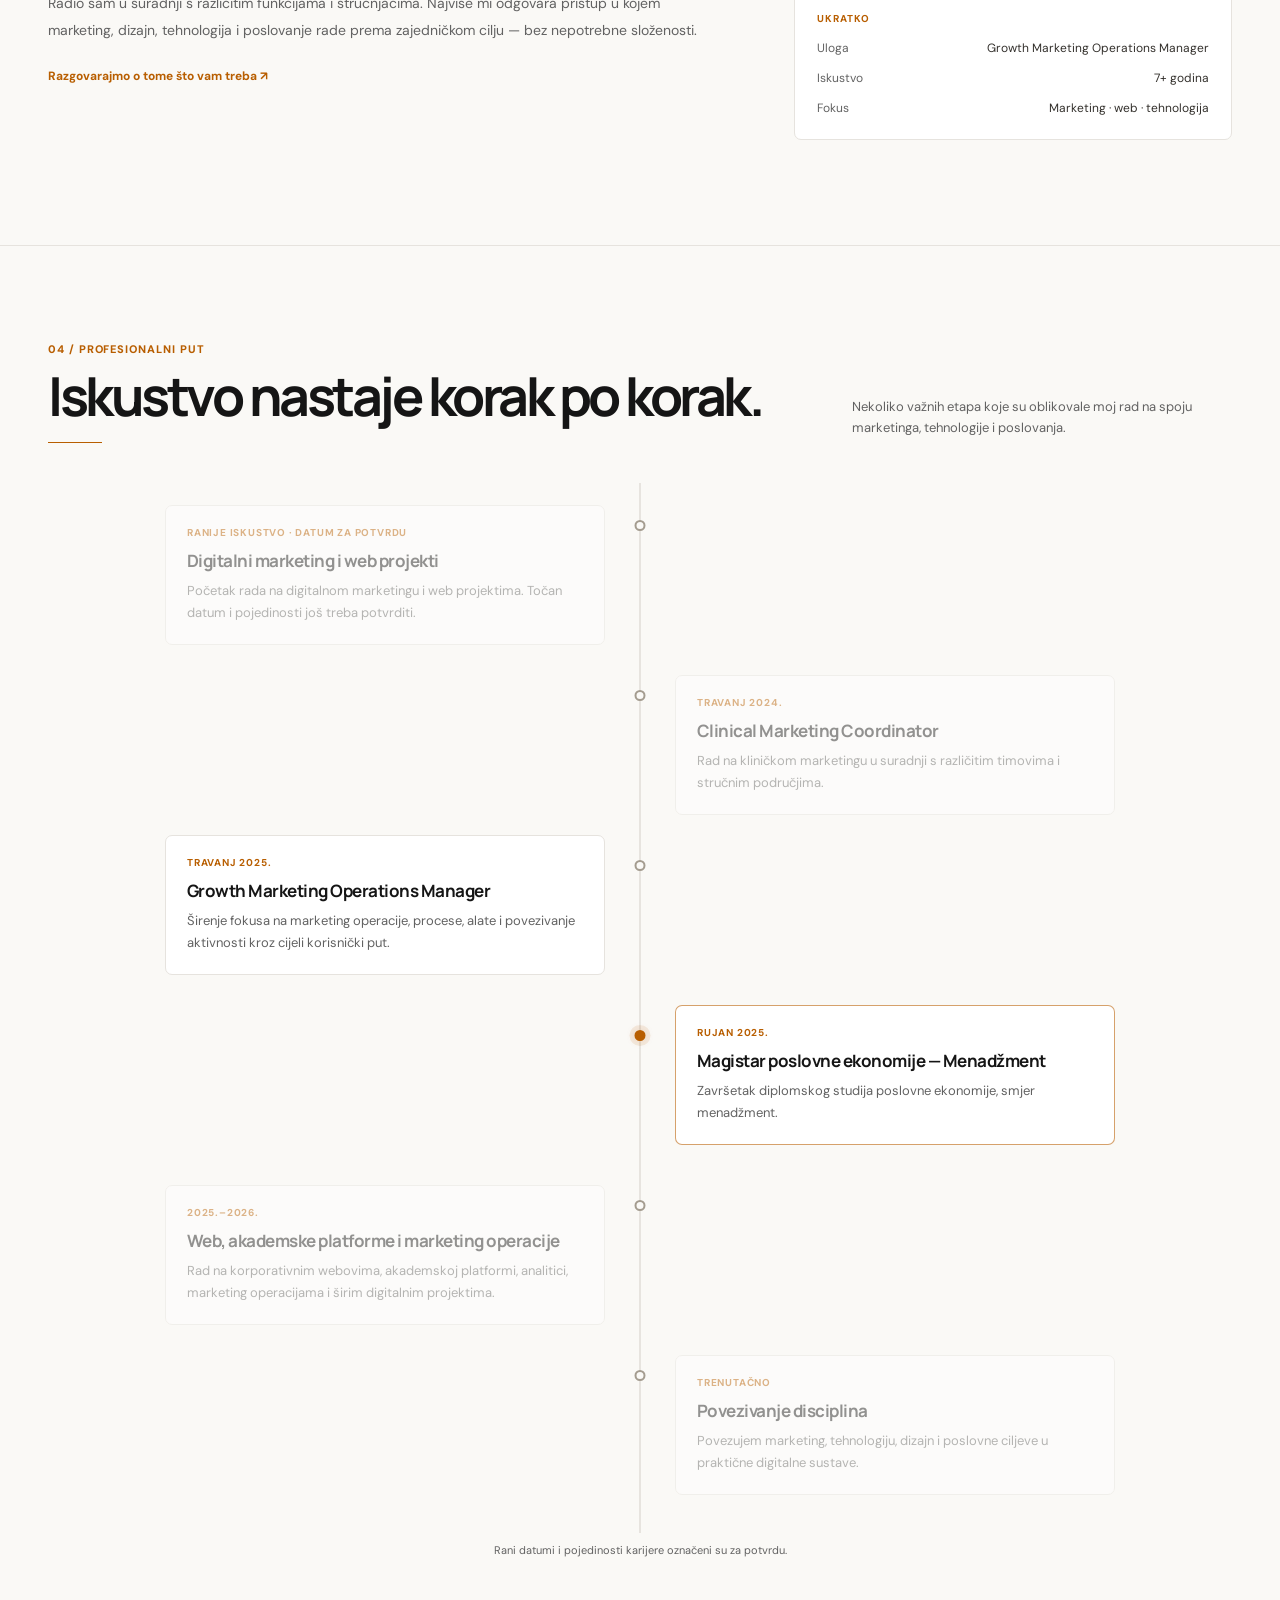
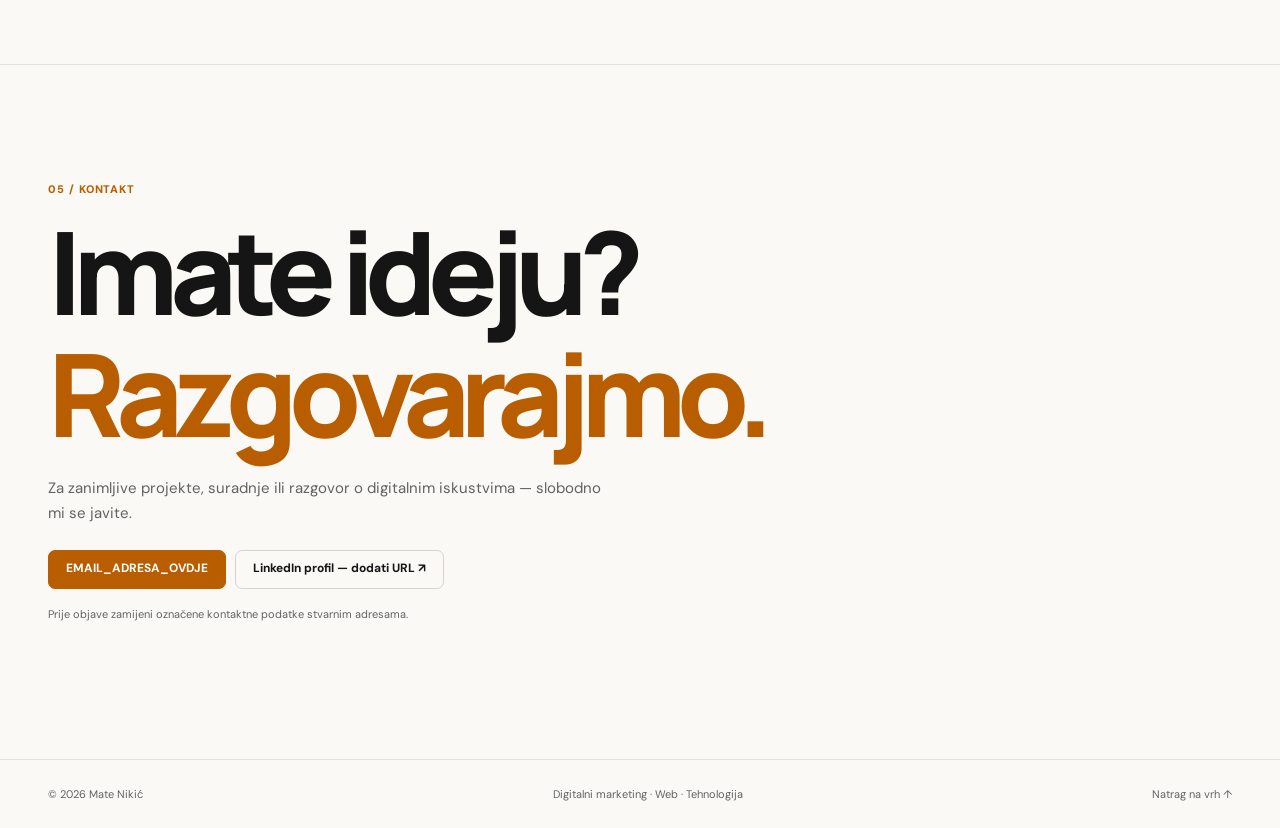
==== commit b3705e65: "Improve case studies, fix sliders and animated logo" ====
--- a/index.html
+++ b/index.html
@@ -16,10 +16,18 @@
   <link href="https://fonts.googleapis.com/css2?family=DM+Sans:wght@400;500;600;700&family=Manrope:wght@400;500;600;700;800&display=swap" rel="stylesheet">
   <script>
     try {
-      const theme = localStorage.getItem("mate-portfolio-theme");
-      document.documentElement.dataset.theme = theme === "light" ? "light" : "dark";
+      const savedTheme = localStorage.getItem("mate-portfolio-theme");
+      const theme = savedTheme === "light" || savedTheme === "dark"
+        ? savedTheme
+        : (window.matchMedia("(prefers-color-scheme: dark)").matches ? "dark" : "light");
+      document.documentElement.dataset.theme = theme;
+      document.documentElement.style.colorScheme = theme;
+      document.querySelector('meta[name="theme-color"]').content = theme === "light" ? "#FAF9F6" : "#080808";
     } catch (error) {
-      document.documentElement.dataset.theme = "dark";
+      const theme = window.matchMedia("(prefers-color-scheme: dark)").matches ? "dark" : "light";
+      document.documentElement.dataset.theme = theme;
+      document.documentElement.style.colorScheme = theme;
+      document.querySelector('meta[name="theme-color"]').content = theme === "light" ? "#FAF9F6" : "#080808";
       console.info("Theme preference could not be read.", error);
     }
   </script>
@@ -39,7 +47,7 @@
   <header class="header">
     <div class="wrap nav">
       <a href="#top" class="brand" aria-label="Mate Nikić — naslovnica">
-        <span class="logo-glyph" data-logo-letter>M</span><span class="logo-separator" data-logo-separator aria-hidden="true">−</span><span class="logo-glyph" data-logo-letter>N</span>
+        <span class="logo-glyph" data-logo-character="M">M</span><span class="logo-separator" data-logo-character="−" aria-hidden="true">−</span><span class="logo-glyph" data-logo-character="N">N</span>
       </a>
       <nav class="navlinks" id="main-navigation" aria-label="Glavna navigacija">
         <a href="#work" data-nav="work">Projekti</a>
--- a/assets/v2.css
+++ b/assets/v2.css
@@ -22,6 +22,8 @@
   --text-subtle: #777;
   --area-text: #929292;
   --image-surface: #161616;
+  --gallery-control-bg: rgba(8, 8, 8, 0.76);
+  --gallery-control-shadow: 0 3px 16px rgba(0, 0, 0, 0.28);
   --timeline-track: #35302b;
   --timeline-marker: #5b5146;
   --orange: #ff9d28;
@@ -63,6 +65,8 @@
   --text-subtle: #626262;
   --area-text: #626262;
   --image-surface: #f1efeb;
+  --gallery-control-bg: rgba(255, 255, 255, 0.9);
+  --gallery-control-shadow: 0 3px 16px rgba(32, 28, 22, 0.14);
   --timeline-track: #d4d0c8;
   --timeline-marker: #a49c8f;
   --orange: #b85e00;
@@ -229,12 +233,11 @@
 
 .logo-glyph {
   font-variant-ligatures: none;
-  transition: color 120ms ease, transform 120ms ease;
+  transition: color 120ms ease;
 }
 
 .logo-glyph.is-scrambling {
   color: var(--orange);
-  transform: translateY(-1px);
 }
 
 .logo-separator {
@@ -571,8 +574,17 @@
   transition: transform 0.35s ease;
 }
 
+.project-image-contain img {
+  object-fit: contain;
+  object-position: center;
+}
+
 .project:hover .project-image img {
   transform: scale(1.025);
+}
+
+.project:hover .project-image-contain img {
+  transform: none;
 }
 
 .image-fallback {
@@ -1038,24 +1050,139 @@
 }
 
 .case-visual {
+  aspect-ratio: 16 / 9;
+  max-height: 680px;
   overflow: hidden;
   border: 1px solid var(--line);
   border-radius: 9px;
-  background: var(--panel);
+  background: var(--image-surface);
   margin: 0;
 }
 
-.case-visual img {
+.case-visual > img {
+  height: 100%;
   width: 100%;
-  max-height: 680px;
-  object-fit: cover;
-  object-position: center top;
+  object-fit: contain;
+  object-position: center;
 }
 
 .case-visual .image-fallback {
   position: static;
-  min-height: 320px;
+  height: 100%;
   color: var(--muted);
+}
+
+.case-gallery {
+  max-height: none;
+  border: 0;
+  overflow: visible;
+  background: transparent;
+}
+
+.case-gallery-stage {
+  position: relative;
+  aspect-ratio: 16 / 9;
+  max-height: 680px;
+  overflow: hidden;
+  touch-action: pan-y;
+  border: 1px solid var(--line);
+  border-radius: 9px;
+  background: var(--image-surface);
+}
+
+.case-gallery-stage img {
+  width: 100%;
+  height: 100%;
+  object-fit: contain;
+  object-position: center;
+}
+
+.case-gallery-stage img[hidden] {
+  display: none;
+}
+
+.gallery-arrow {
+  width: 40px;
+  height: 40px;
+  display: inline-grid;
+  flex: 0 0 auto;
+  place-items: center;
+  padding: 0;
+  border: 1px solid var(--line-strong);
+  border-radius: 50%;
+  background: var(--gallery-control-bg);
+  box-shadow: var(--gallery-control-shadow);
+  color: var(--ink);
+  cursor: pointer;
+  font-size: 19px;
+  line-height: 1;
+  transition: border-color 0.2s ease, color 0.2s ease, opacity 0.2s ease, transform 0.2s ease;
+}
+
+.gallery-arrow:hover:not(:disabled) {
+  transform: translateY(-1px);
+  border-color: var(--orange);
+  color: var(--orange);
+}
+
+.gallery-arrow:disabled {
+  opacity: 0.42;
+  cursor: not-allowed;
+}
+
+.case-gallery-stage .gallery-arrow {
+  position: absolute;
+  top: 50%;
+  transform: translateY(-50%);
+}
+
+.case-gallery-stage .gallery-arrow:hover:not(:disabled) {
+  transform: translateY(calc(-50% - 1px));
+}
+
+.gallery-arrow-previous {
+  left: 16px;
+}
+
+.gallery-arrow-next {
+  right: 16px;
+}
+
+.case-gallery-controls {
+  display: flex;
+  align-items: center;
+  justify-content: space-between;
+  gap: 16px;
+  padding: 13px 3px 0;
+}
+
+.gallery-indicators,
+.carousel-controls {
+  display: flex;
+  align-items: center;
+  gap: 9px;
+}
+
+.gallery-indicator {
+  width: 7px;
+  height: 7px;
+  padding: 0;
+  border: 0;
+  border-radius: 99px;
+  background: var(--line-strong);
+  cursor: pointer;
+  transition: width 0.2s ease, background-color 0.2s ease;
+}
+
+.gallery-indicator.is-active {
+  width: 19px;
+  background: var(--orange);
+}
+
+.gallery-counter {
+  color: var(--text-subtle);
+  font-size: 11px;
+  font-variant-numeric: tabular-nums;
 }
 
 .case-visual-caption {
@@ -1142,6 +1269,61 @@
   border-top: 1px solid var(--line);
 }
 
+.related-project-heading {
+  display: flex;
+  align-items: center;
+  justify-content: space-between;
+  gap: 24px;
+  margin-bottom: 22px;
+}
+
+.related-project-heading .eyebrow {
+  font-size: 12px;
+}
+
+.related-project-track {
+  display: grid;
+  grid-auto-flow: column;
+  grid-auto-columns: calc((100% - 36px) / 3);
+  grid-template-rows: minmax(0, 1fr);
+  gap: 18px;
+  min-width: 0;
+  overflow-x: auto;
+  overflow-y: hidden;
+  padding: 3px 2px 12px;
+  scroll-behavior: smooth;
+  scroll-snap-type: x mandatory;
+  scrollbar-width: none;
+  overscroll-behavior-x: contain;
+  touch-action: pan-x pan-y;
+}
+
+.related-project-track::-webkit-scrollbar {
+  display: none;
+}
+
+.related-project-card {
+  min-height: 0;
+  min-width: 0;
+  width: 100%;
+  scroll-snap-align: start;
+}
+
+.related-project-card .project-image {
+  height: auto;
+  aspect-ratio: 16 / 9;
+}
+
+.visually-hidden {
+  position: absolute;
+  width: 1px;
+  height: 1px;
+  overflow: hidden;
+  clip: rect(0, 0, 0, 0);
+  white-space: nowrap;
+  clip-path: inset(50%);
+}
+
 .next-project h2 {
   margin: 12px 0;
   font: 700 clamp(32px, 5vw, 56px)/1.2 Manrope, sans-serif;
@@ -1178,6 +1360,14 @@
 
   .hero h1 {
     font-size: clamp(46px, 5vw, 70px);
+  }
+
+  .related-project-card {
+    width: 100%;
+  }
+
+  .related-project-track {
+    grid-auto-columns: calc((100% - 18px) / 2);
   }
 }
 
@@ -1354,6 +1544,10 @@
     gap: 18px;
     padding: 55px 0 25px;
   }
+
+  .related-project-card {
+    width: 100%;
+  }
 }
 
 @media (max-width: 520px) {
@@ -1375,6 +1569,27 @@
     gap: 6px;
   }
 
+  .case-gallery-stage .gallery-arrow {
+    width: 34px;
+    height: 34px;
+  }
+
+  .gallery-arrow-previous {
+    left: 10px;
+  }
+
+  .gallery-arrow-next {
+    right: 10px;
+  }
+
+  .related-project-card {
+    width: 100%;
+  }
+
+  .related-project-track {
+    grid-auto-columns: 88%;
+  }
+
   .navend {
     gap: 10px;
   }
@@ -1435,9 +1650,6 @@
     gap: 18px;
   }
 
-  .case-visual img {
-    min-height: 220px;
-  }
 }
 
 @media (prefers-reduced-motion: reduce) {
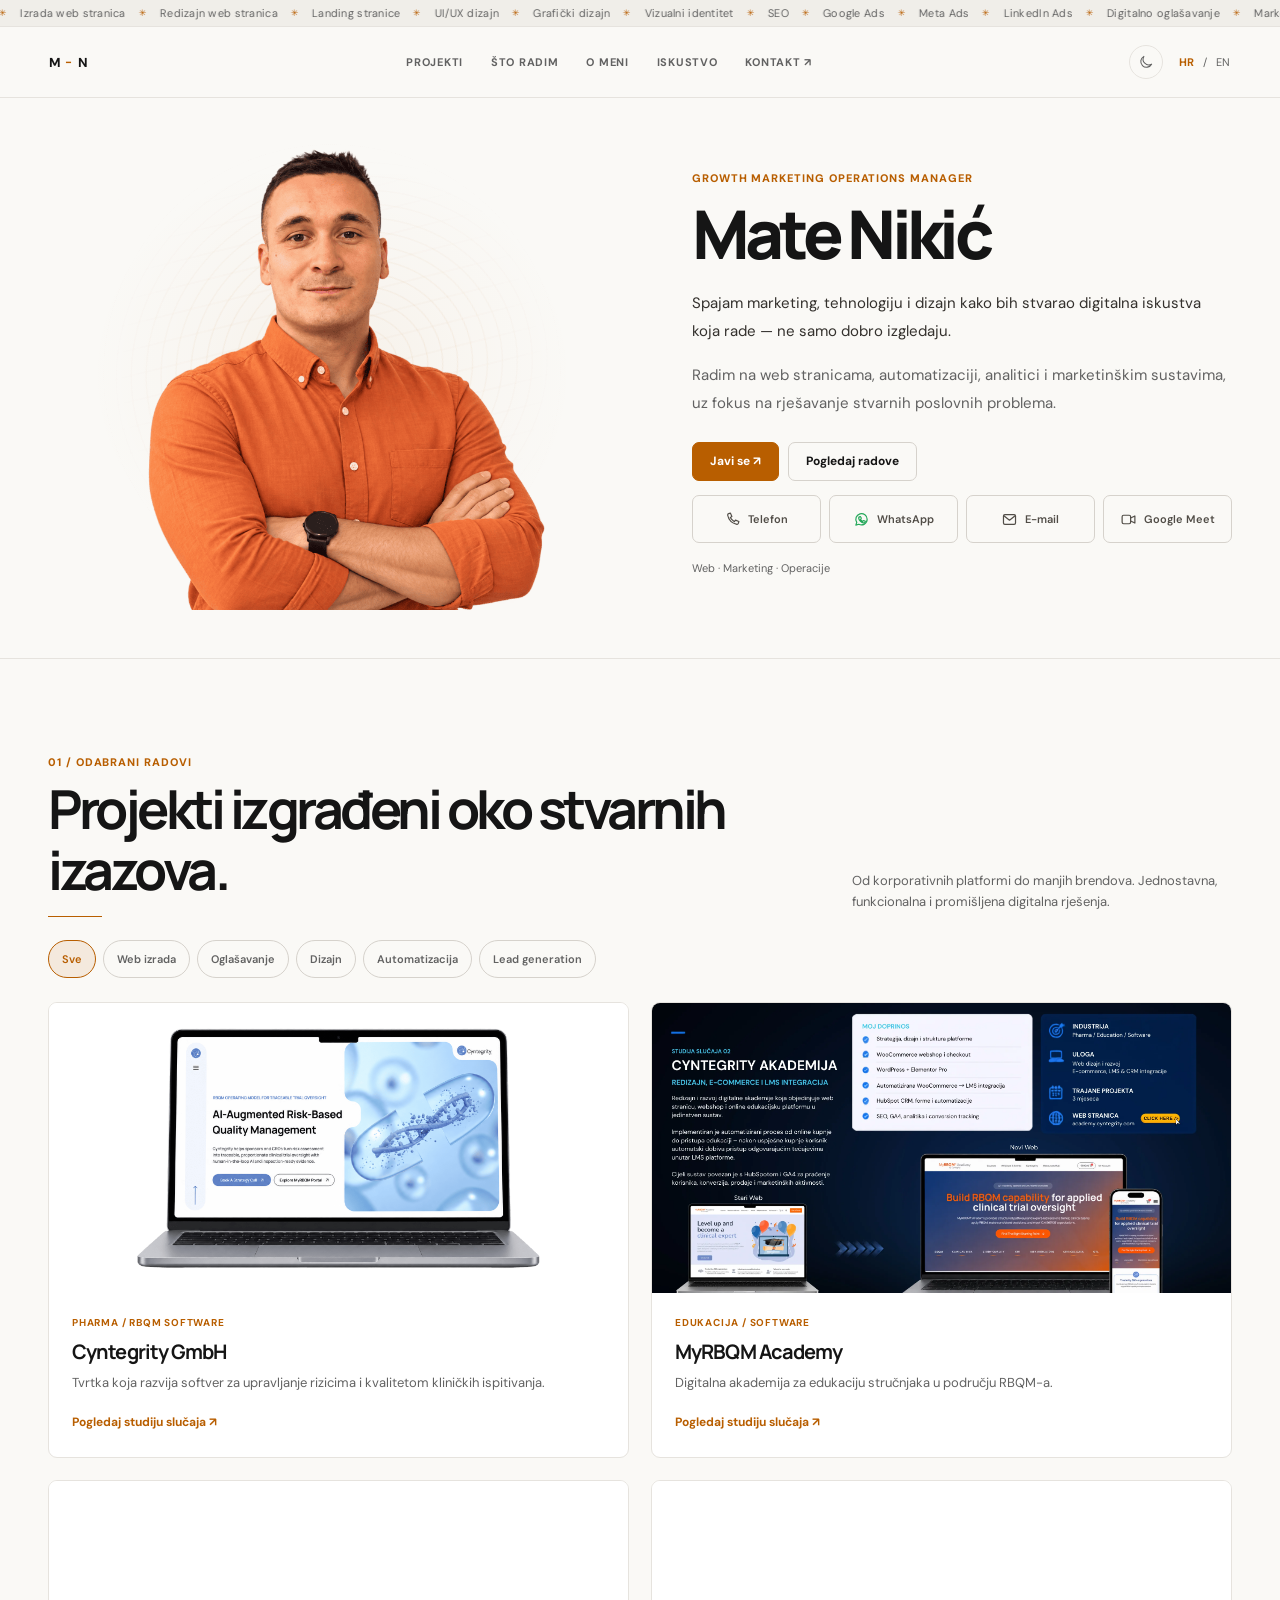
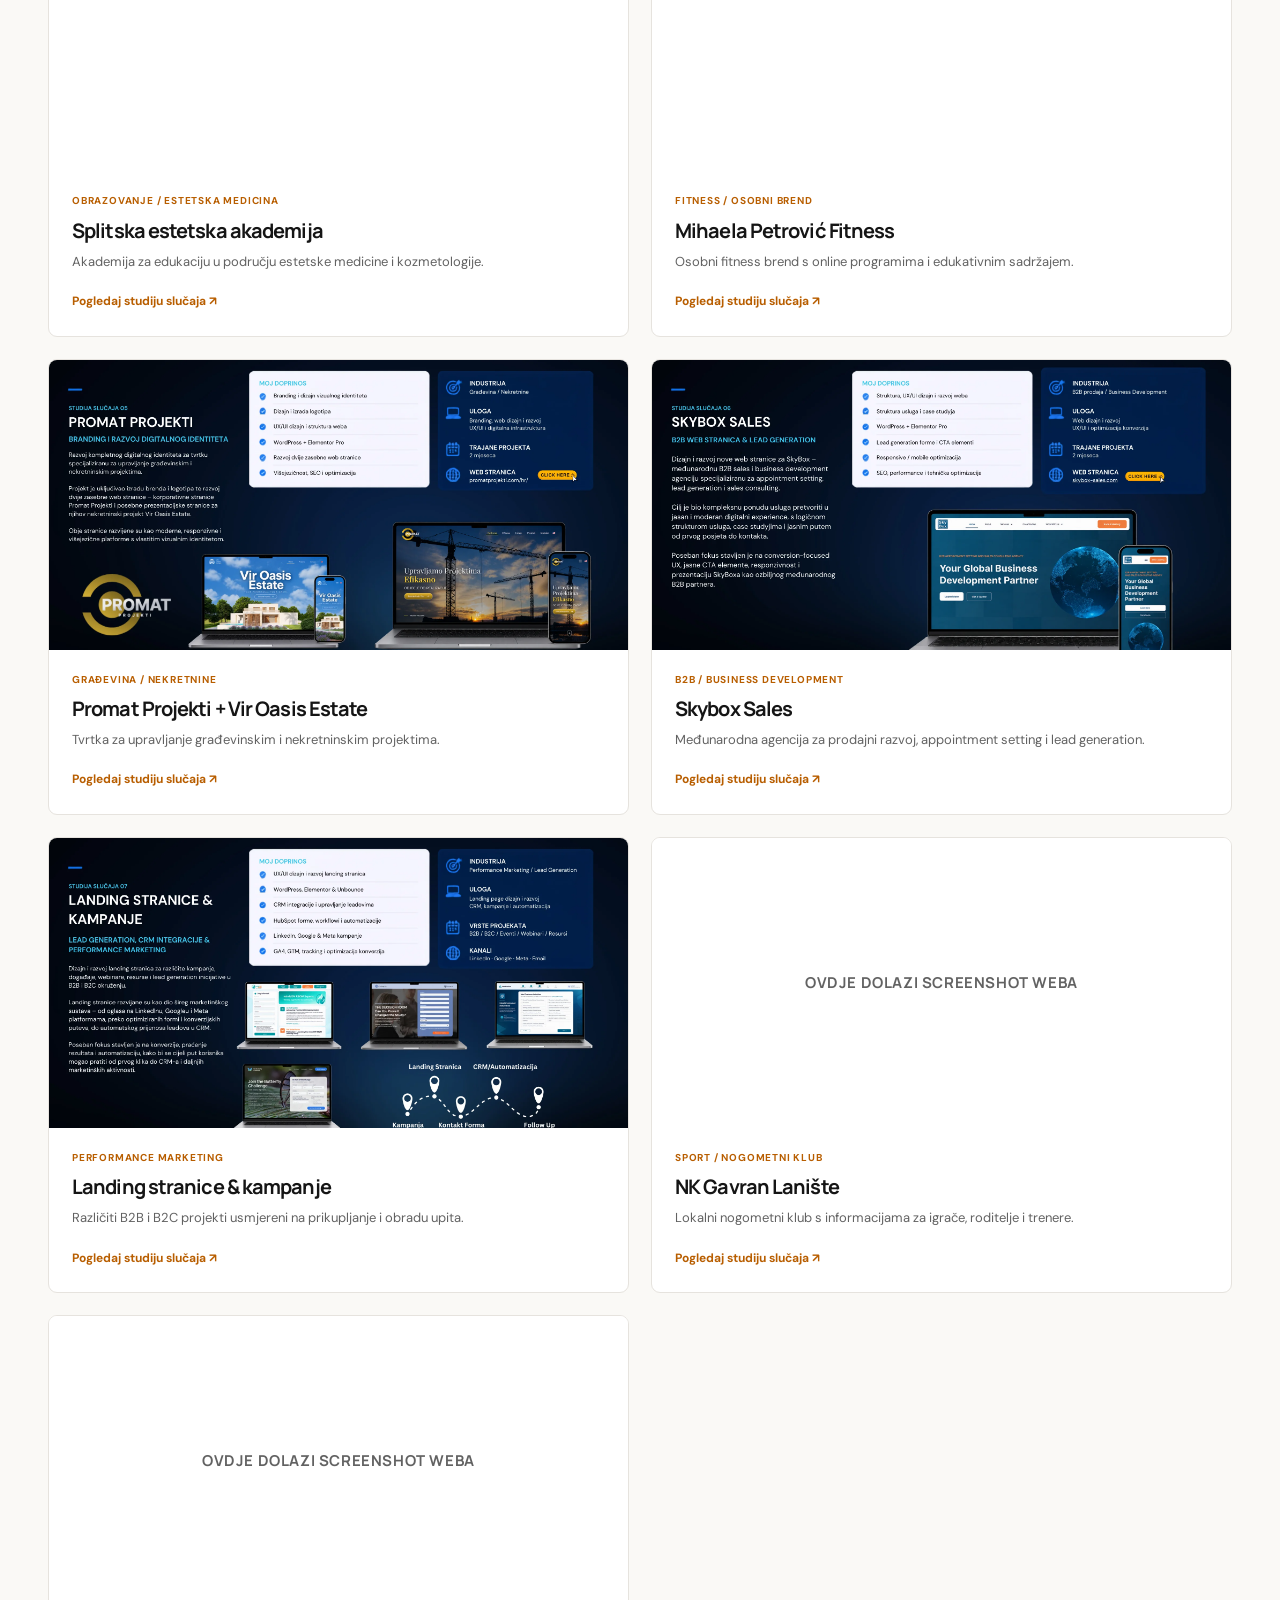
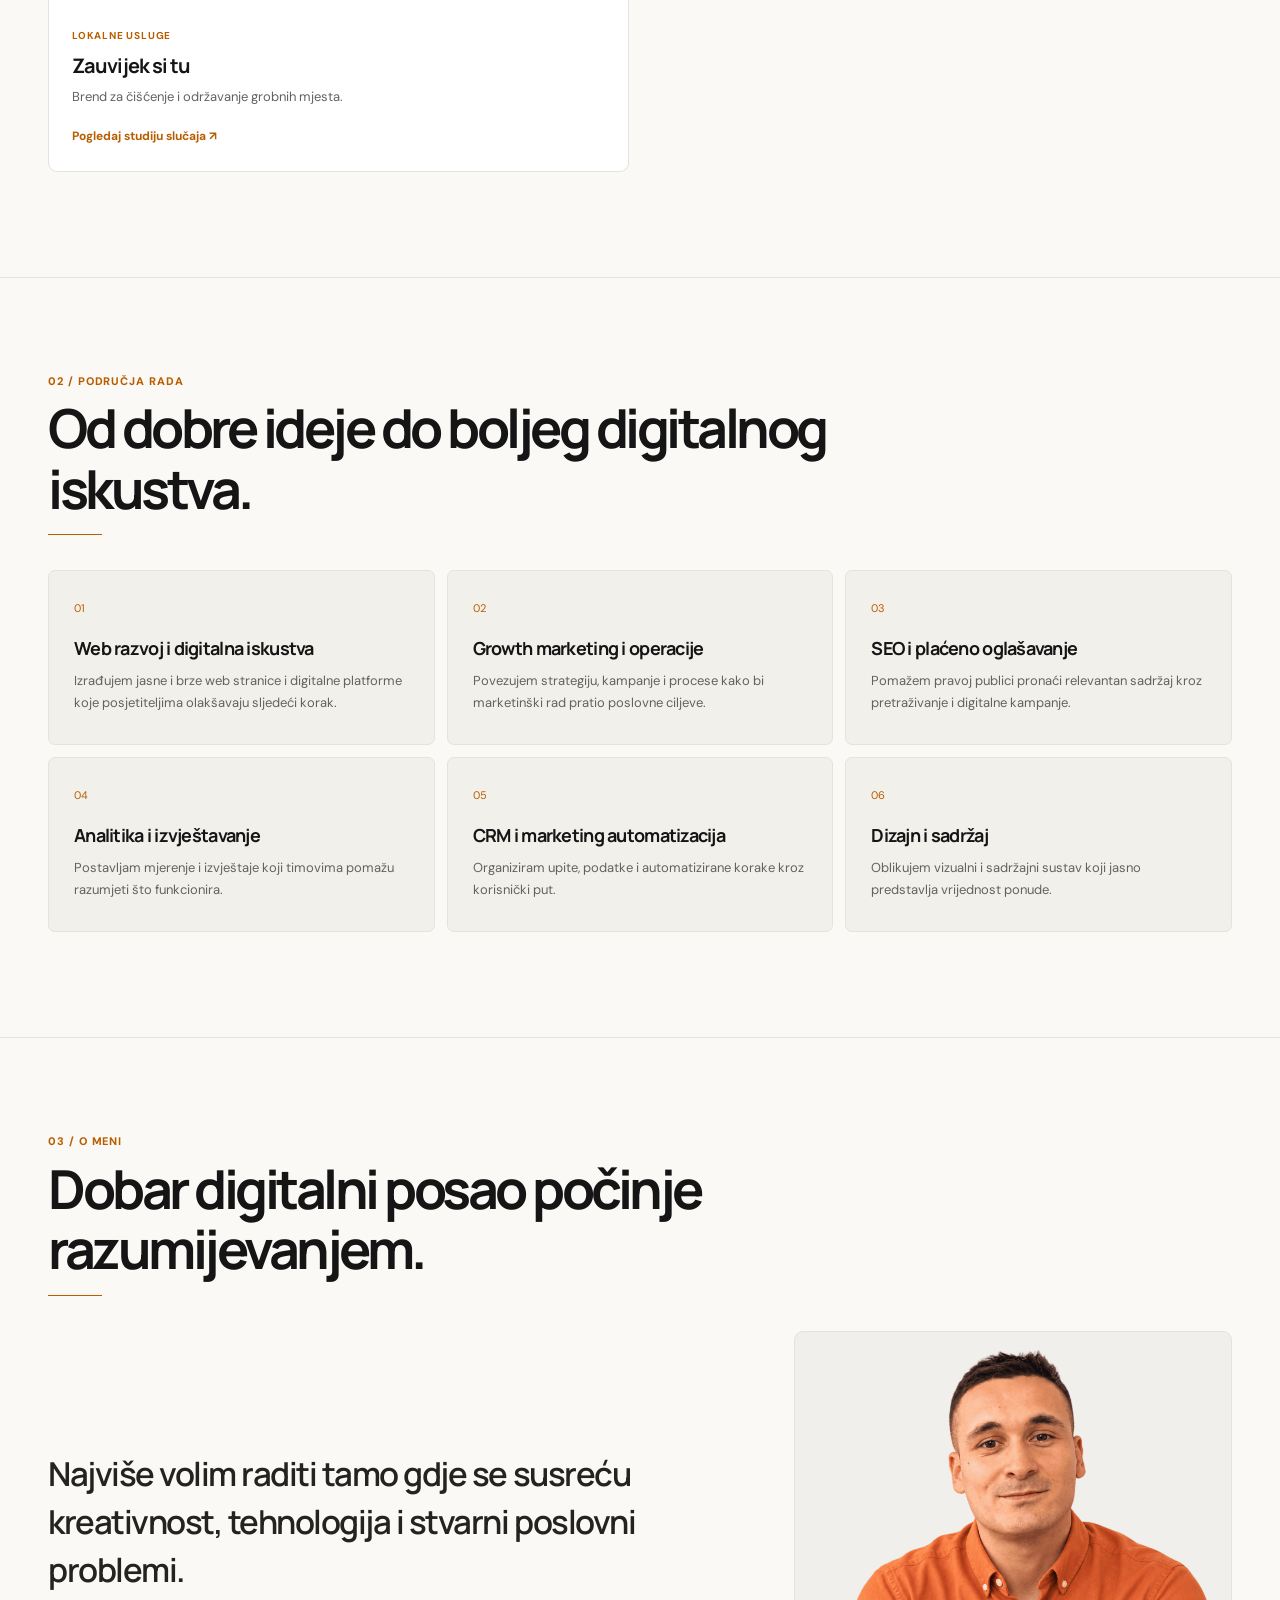
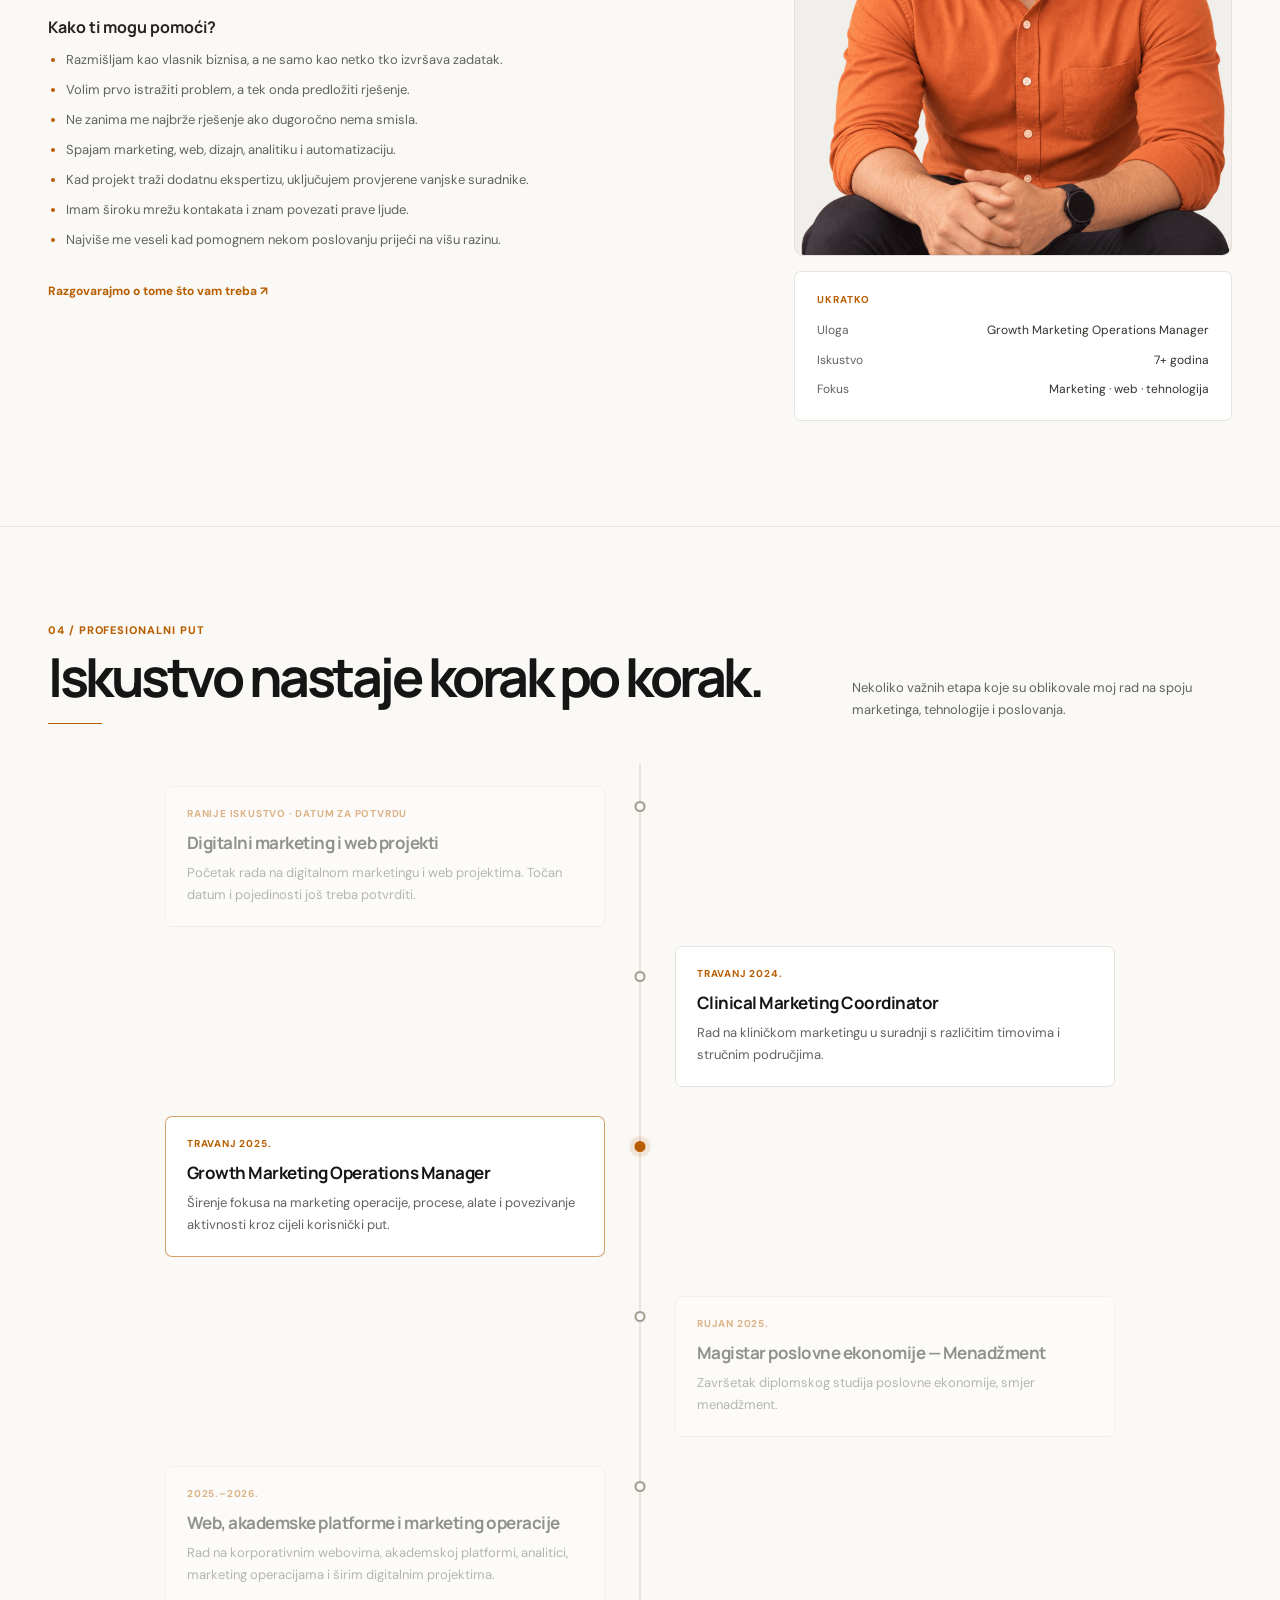
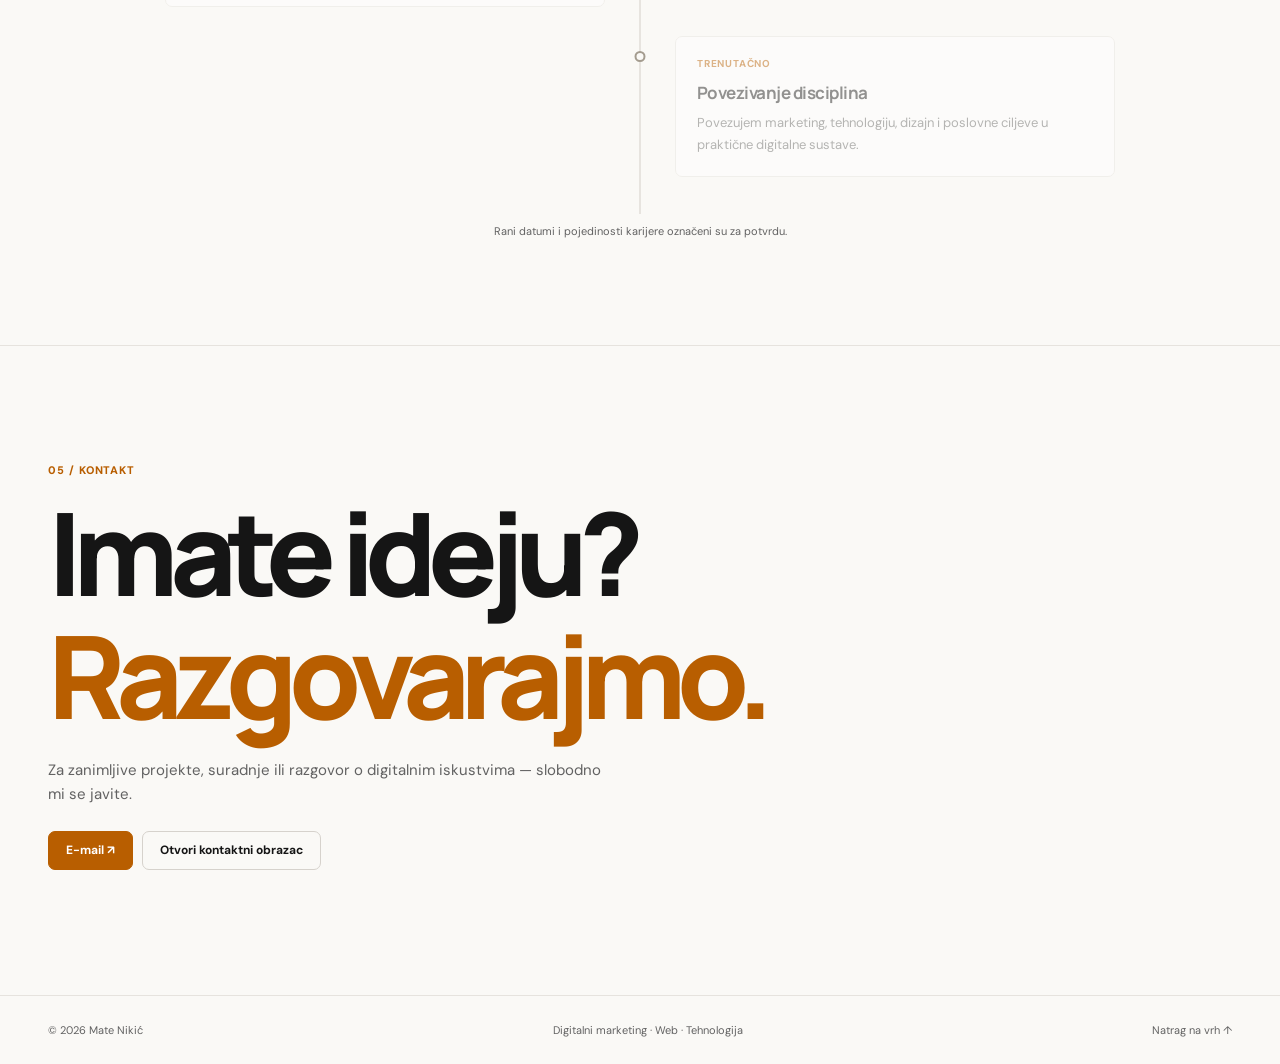
==== commit e9edc4bd: "Add contact options, project filters and portfolio enhancements" ====
--- a/index.html
+++ b/index.html
@@ -75,7 +75,7 @@
     <section class="hero wrap" id="hero" aria-labelledby="hero-title">
       <div class="hero-art reveal">
         <div class="globe" aria-hidden="true"></div>
-        <img class="hero-photo" src="assets/mate-portrait.png" alt="Portret Mate Nikića" data-v2-alt="portraitAlt" width="1536" height="1024" fetchpriority="high">
+        <img class="hero-photo" src="assets/mate-portrait.png" alt="Portret Mate Nikića" data-v2-alt="portraitAlt" width="800" height="787" fetchpriority="high" decoding="async">
       </div>
       <div class="hero-copy reveal">
         <div class="eyebrow" data-v2="heroEyebrow">GROWTH MARKETING OPERATIONS MANAGER</div>
@@ -83,9 +83,27 @@
         <p class="intro-strong" data-v2="heroIntro">Spajam marketing, tehnologiju i dizajn kako bih stvarao digitalna iskustva koja rade — ne samo dobro izgledaju.</p>
         <p class="hero-detail" data-v2="heroDetail">Radim na web stranicama, automatizaciji, analitici i marketinškim sustavima, uz fokus na rješavanje stvarnih poslovnih problema.</p>
         <div class="actions">
-          <a class="btn primary" href="#contact" data-v2="heroContact">Javi se ↗</a>
+          <a class="btn primary" href="#contact-dialog" data-v2="heroContact" data-contact-dialog-open>Javi se ↗</a>
           <a class="btn secondary" href="#work" data-v2="heroWork">Pogledaj radove</a>
         </div>
+        <nav class="hero-contact-options" aria-label="Kontakt" data-v2-aria-label="contactOptionsLabel">
+          <a class="contact-option" href="tel:+385993852422">
+            <svg viewBox="0 0 24 24" aria-hidden="true"><path d="M6.6 3.8 9.1 3l2 4.8-2.2 1.5a14 14 0 0 0 5.8 5.8l1.5-2.2 4.8 2-.8 2.5a2 2 0 0 1-2 1.4A16.5 16.5 0 0 1 5.2 6a2 2 0 0 1 1.4-2.2Z"></path></svg>
+            <span data-i18n="contactCall">Telefon</span>
+          </a>
+          <a class="contact-option contact-option-whatsapp" href="https://wa.me/385993852422" target="_blank" rel="noopener noreferrer">
+            <svg viewBox="0 0 24 24" aria-hidden="true"><path d="M20 11.7a8 8 0 0 1-11.8 7L4 20l1.3-4A8 8 0 1 1 20 11.7Z"></path><path d="M9 8.5c.3-.5.6-.5.9-.5h.5c.2 0 .4.1.5.4l.8 1.8c.1.2.1.4-.1.6l-.7.8c-.2.2-.2.4-.1.6.6 1 1.4 1.8 2.4 2.3.2.1.4.1.6-.1l.8-.8c.2-.2.4-.2.6-.1l1.8.8c.3.1.4.3.4.5v.5c0 .3-.1.6-.5.9-.5.4-1.3.7-2.3.5-1.2-.2-2.6-.9-4-2.2-1.5-1.4-2.3-2.9-2.5-4.1-.2-.9.1-1.7.5-2.2Z"></path></svg>
+            <span>WhatsApp</span>
+          </a>
+          <a class="contact-option" href="mailto:matenikicbiz@gmail.com">
+            <svg viewBox="0 0 24 24" aria-hidden="true"><rect x="3.5" y="5" width="17" height="14" rx="2"></rect><path d="m4.5 7 7.5 6 7.5-6"></path></svg>
+            <span data-i18n="contactEmailShort">E-mail</span>
+          </a>
+          <a class="contact-option" href="mailto:matenikicbiz@gmail.com?subject=Dogovor%20za%20Google%20Meet&amp;body=Bok%20Mate%2C%20volio%2Fla%20bih%20dogovoriti%20kratki%20Google%20Meet%20razgovor%20o%20mogu%C4%87oj%20suradnji." data-meet-request>
+            <svg viewBox="0 0 24 24" aria-hidden="true"><rect x="3" y="6" width="12" height="12" rx="2"></rect><path d="m15 10 6-3v10l-6-3"></path></svg>
+            <span>Google Meet</span>
+          </a>
+        </nav>
         <div class="tiny" data-v2="heroFocus">Web · Marketing · Operations</div>
       </div>
     </section>
@@ -98,6 +116,14 @@
             <h2 id="work-title" data-v2="workTitle">Projekti izgrađeni oko stvarnih izazova.</h2>
           </div>
           <p class="section-sub" data-v2="workIntro">Od korporativnih platformi do manjih brendova. Jednostavna, funkcionalna i promišljena digitalna rješenja.</p>
+        </div>
+        <div class="project-filters" id="project-filters" role="group" aria-label="Kategorija usluge" data-i18n-aria-label="filterGroup">
+          <button class="project-filter is-active" type="button" data-project-filter="all" aria-pressed="true">Sve</button>
+          <button class="project-filter" type="button" data-project-filter="web" aria-pressed="false">Web izrada</button>
+          <button class="project-filter" type="button" data-project-filter="advertising" aria-pressed="false">Oglašavanje</button>
+          <button class="project-filter" type="button" data-project-filter="design" aria-pressed="false">Dizajn</button>
+          <button class="project-filter" type="button" data-project-filter="automation" aria-pressed="false">Automatizacija</button>
+          <button class="project-filter" type="button" data-project-filter="lead-generation" aria-pressed="false">Lead generation</button>
         </div>
         <div class="project-grid" id="projects" aria-label="Odabrani projekti" data-v2-aria-label="projectListLabel"></div>
       </div>
@@ -126,14 +152,23 @@
         <div class="about-grid">
           <div class="about-copy reveal">
             <p class="about-lead" data-v2="aboutIntro">Povezujem marketing, tehnologiju i poslovne potrebe.</p>
-            <p data-i18n="aboutP1">U svom radu spajam web, marketing i operativnu stranu digitalnog poslovanja.</p>
-            <p data-i18n="aboutP2">Najprije želim razumjeti što tvrtka pokušava postići i što joj trenutno stoji na putu.</p>
-            <p data-i18n="aboutP4">Radio sam u suradnji s različitim funkcijama i stručnjacima.</p>
+            <div class="about-summary">
+              <h3 data-i18n="aboutHelpHeading">Kako ti mogu pomoći?</h3>
+              <ul class="about-points">
+                <li data-i18n="aboutHelp1">Razmišljam kao vlasnik biznisa, a ne samo kao netko tko izvršava zadatak.</li>
+                <li data-i18n="aboutHelp2">Volim prvo istražiti problem, a tek onda predložiti rješenje.</li>
+                <li data-i18n="aboutHelp3">Ne zanima me najbrže rješenje ako dugoročno nema smisla.</li>
+                <li data-i18n="aboutHelp4">Spajam marketing, web, dizajn, analitiku i automatizaciju.</li>
+                <li data-i18n="aboutHelp5">Kad projekt traži dodatnu ekspertizu, uključujem provjerene vanjske suradnike.</li>
+                <li data-i18n="aboutHelp6">Imam široku mrežu kontakata i znam povezati prave ljude.</li>
+                <li data-i18n="aboutHelp7">Najviše me veseli kad pomognem nekom poslovanju prijeći na višu razinu.</li>
+              </ul>
+            </div>
             <a class="text-link" href="#contact" data-v2="aboutContact">Razgovarajmo o tome što vam treba ↗</a>
           </div>
           <div class="about-aside reveal">
             <div class="about-image">
-              <img src="assets/mate-portrait.png" alt="Mate Nikić" data-v2-alt="portraitAlt" width="1536" height="1024" loading="lazy">
+              <img src="assets/mate-portrait1.png" alt="Mate Nikić — fotografija iz odjeljka O meni" data-v2-alt="aboutPortraitAlt" width="800" height="960" loading="lazy" decoding="async">
             </div>
             <div class="facts-panel">
               <p class="panel-label" data-v2="aboutFacts">UKRATKO</p>
@@ -171,13 +206,37 @@
         <h2 class="reveal" id="contact-title" data-v2-html="contactTitle">Imate ideju?<br><span>Razgovarajmo.</span></h2>
         <p data-v2="contactIntro">Za zanimljive projekte i suradnje — slobodno mi se javite.</p>
         <div class="actions contact-actions">
-          <a class="btn primary" href="mailto:EMAIL_ADRESA_OVDJE" data-v2="contactEmail">EMAIL_ADRESA_OVDJE</a>
-          <a class="btn secondary" href="https://www.linkedin.com/in/REPLACE_WITH_PROFILE/" target="_blank" rel="noopener noreferrer" data-v2="contactLinkedIn">LinkedIn profil — dodati URL ↗</a>
-        </div>
-        <p class="tiny contact-note" data-v2="contactNote">Prije objave zamijeni označene kontaktne podatke stvarnim adresama.</p>
+          <a class="btn primary" href="mailto:matenikicbiz@gmail.com" data-v2="contactEmail">E-mail ↗</a>
+          <a class="btn secondary" href="#contact-dialog" data-contact-dialog-open data-i18n="contactFormOpen">Otvori kontaktni obrazac</a>
+        </div>
       </div>
     </section>
   </main>
+
+  <dialog class="contact-dialog" id="contact-dialog" tabindex="-1" aria-labelledby="contact-dialog-title" aria-describedby="contact-dialog-note">
+    <div class="contact-dialog-panel">
+      <div class="contact-dialog-heading">
+        <div>
+          <p class="eyebrow" data-i18n="contactDialogEyebrow">JAVIMO SE</p>
+          <h2 id="contact-dialog-title" data-i18n="contactDialogTitle">Ispričaj mi ukratko o svojoj ideji.</h2>
+        </div>
+        <button class="contact-dialog-close" type="button" data-contact-dialog-close aria-label="Zatvori obrazac" data-i18n-aria-label="contactDialogClose">
+          <svg viewBox="0 0 24 24" aria-hidden="true"><path d="m6 6 12 12M18 6 6 18"></path></svg>
+        </button>
+      </div>
+      <p class="contact-dialog-note" id="contact-dialog-note" data-i18n="contactDialogNote">Ispuni obrazac i otvorit ću pripremljenu poruku u tvojoj e-mail aplikaciji. Poruka se ne šalje automatski.</p>
+      <form class="contact-form" data-contact-form>
+        <label for="contact-name" data-i18n="contactNameLabel">Ime</label>
+        <input id="contact-name" name="name" autocomplete="name" required>
+        <label for="contact-email" data-i18n="contactEmailLabel">E-mail</label>
+        <input id="contact-email" name="email" type="email" autocomplete="email" required>
+        <label for="contact-message" data-i18n="contactMessageLabel">Kako ti mogu pomoći?</label>
+        <textarea id="contact-message" name="message" rows="4" required data-contact-prefill data-i18n-placeholder="contactMessagePlaceholder">Bok Mate, zanima me...</textarea>
+        <p class="contact-form-feedback" data-contact-feedback aria-live="polite"></p>
+        <button class="btn primary contact-form-submit" type="submit" data-i18n="contactFormSubmit">Pripremi e-mail ↗</button>
+      </form>
+    </div>
+  </dialog>
 
   <footer class="footer">
     <div class="wrap footer-inner">
--- a/assets/v2.css
+++ b/assets/v2.css
@@ -91,6 +91,7 @@
   scroll-behavior: smooth;
   scroll-padding-top: 90px;
   background: var(--bg);
+  overflow-x: clip;
 }
 
 body,
@@ -158,12 +159,16 @@
   display: flex;
   flex: 0 0 auto;
   align-items: center;
-  animation: ticker-scroll var(--ticker-duration, 45s) linear infinite;
+  animation: none;
   will-change: transform;
 }
 
-.ticker-track:hover,
-.ticker-track:focus {
+.ticker-track.is-css-animated {
+  animation: ticker-scroll var(--ticker-duration) linear infinite;
+}
+
+.ticker-track:hover.is-css-animated,
+.ticker-track:focus-within.is-css-animated {
   animation-play-state: paused;
 }
 
@@ -177,7 +182,7 @@
   flex: 0 0 auto;
   align-items: center;
   gap: 13px;
-  padding: 0 24px;
+  padding-right: 13px;
   letter-spacing: 0.025em;
 }
 
@@ -192,7 +197,7 @@
 
 @keyframes ticker-scroll {
   to {
-    transform: translate3d(-50%, 0, 0);
+    transform: translate3d(var(--ticker-offset), 0, 0);
   }
 }
 
@@ -362,14 +367,15 @@
 
 .hero-art {
   position: relative;
-  width: 100%;
-  max-width: 650px;
+  width: 85%;
+  max-width: 552px;
   height: auto;
-  aspect-ratio: 3 / 2;
+  aspect-ratio: 800 / 787;
   min-height: 0;
   display: flex;
   align-items: center;
   justify-content: center;
+  margin-inline: auto;
   isolation: isolate;
 }
 
@@ -400,10 +406,10 @@
 .hero-photo {
   position: relative;
   z-index: 1;
-  width: 102%;
-  height: 102%;
-  object-fit: cover;
-  object-position: 40% 45%;
+  width: 100%;
+  height: auto;
+  object-fit: contain;
+  object-position: center;
 }
 
 .hero-copy {
@@ -451,6 +457,52 @@
   flex-wrap: wrap;
   gap: 9px;
   margin-top: 25px;
+}
+
+.hero-contact-options {
+  display: grid;
+  grid-template-columns: repeat(4, minmax(0, 1fr));
+  gap: 8px;
+  margin-top: 14px;
+}
+
+.contact-option {
+  min-width: 0;
+  min-height: 48px;
+  display: flex;
+  align-items: center;
+  justify-content: center;
+  gap: 7px;
+  padding: 0 9px;
+  border: 1px solid var(--line-strong);
+  border-radius: 7px;
+  color: var(--text-highlight);
+  font-size: 11px;
+  font-weight: 600;
+  white-space: nowrap;
+  transition: border-color 0.2s ease, background-color 0.2s ease, color 0.2s ease;
+}
+
+.contact-option:hover,
+.contact-option:focus-visible {
+  border-color: var(--orange);
+  background: var(--panel-soft);
+  color: var(--orange);
+}
+
+.contact-option svg {
+  width: 17px;
+  height: 17px;
+  flex: 0 0 auto;
+  fill: none;
+  stroke: currentColor;
+  stroke-linecap: round;
+  stroke-linejoin: round;
+  stroke-width: 1.7;
+}
+
+.contact-option-whatsapp svg {
+  color: #25a85a;
 }
 
 .btn {
@@ -542,6 +594,52 @@
   gap: 22px;
 }
 
+.project-filters {
+  display: flex;
+  flex-wrap: wrap;
+  gap: 7px;
+  margin: -12px 0 24px;
+}
+
+.project-empty {
+  grid-column: 1 / -1;
+  margin: 0;
+  padding: 24px;
+  border: 1px solid var(--line);
+  border-radius: 7px;
+  color: var(--text-soft);
+  font-size: 13px;
+}
+
+.project-filter {
+  min-height: 38px;
+  flex: 0 0 auto;
+  padding: 0 13px;
+  border: 1px solid var(--line-strong);
+  border-radius: 999px;
+  background: transparent;
+  color: var(--text-subtle);
+  cursor: pointer;
+  font-size: 11px;
+  font-weight: 600;
+  transition: border-color 0.2s ease, background-color 0.2s ease, color 0.2s ease;
+}
+
+.project-filter:hover {
+  border-color: var(--orange);
+  color: var(--orange);
+}
+
+.project-filter.is-active {
+  border-color: var(--orange);
+  background: var(--accent-halo);
+  color: var(--orange);
+}
+
+.project-filter:focus-visible {
+  outline-offset: 3px;
+}
+
 .project {
   min-width: 0;
   display: flex;
@@ -712,6 +810,30 @@
   max-width: 720px;
 }
 
+.about-summary {
+  margin: 0 0 20px;
+}
+
+.about-summary h3 {
+  margin: 0 0 11px;
+  color: var(--text-bright);
+  font: 700 16px/1.4 Manrope, sans-serif;
+}
+
+.about-points {
+  display: grid;
+  gap: 8px;
+  margin: 0;
+  padding-left: 18px;
+  color: var(--body);
+  font-size: 13px;
+  line-height: 1.7;
+}
+
+.about-points li::marker {
+  color: var(--orange);
+}
+
 .about-lead {
   margin: 0 0 22px;
   color: var(--text-bright);
@@ -734,8 +856,9 @@
 }
 
 .about-image {
-  height: 390px;
-  overflow: hidden;
+  width: 100%;
+  height: auto;
+  aspect-ratio: 5 / 6;
   border: 1px solid var(--line);
   border-radius: 9px;
   background: var(--image-surface);
@@ -744,8 +867,9 @@
 .about-image img {
   width: 100%;
   height: 100%;
-  object-fit: cover;
-  object-position: center 35%;
+  object-fit: contain;
+  object-position: center;
+  border-radius: inherit;
 }
 
 .facts-panel {
@@ -789,28 +913,32 @@
 
 .timeline-shell {
   position: relative;
+  --timeline-axis: 50%;
   max-width: 1040px;
   margin: 40px auto 0;
   padding: 12px 0 28px;
 }
 
-.timeline-track,
+.timeline-track {
+  position: absolute;
+  top: 0;
+  bottom: 0;
+  left: var(--timeline-axis);
+  width: 1px;
+  transform: translateX(-50%);
+}
+
+.timeline-track {
+  background: var(--timeline-track);
+}
+
 .timeline-progress {
   position: absolute;
   top: 0;
-  bottom: 0;
-  left: 50%;
-  width: 1px;
-  transform: translateX(-50%);
-}
-
-.timeline-track {
-  background: var(--timeline-track);
-}
-
-.timeline-progress {
-  bottom: auto;
+  left: 0;
+  width: 100%;
   height: 0;
+  transform: none;
   background: var(--orange);
   transition: height 0.12s linear;
 }
@@ -837,7 +965,7 @@
   position: absolute;
   z-index: 1;
   top: 25px;
-  left: 50%;
+  left: var(--timeline-axis);
   width: 11px;
   height: 11px;
   transform: translateX(-50%);
@@ -940,6 +1068,133 @@
   max-width: 570px;
 }
 
+.contact-dialog {
+  width: min(560px, calc(100% - 32px));
+  max-width: none;
+  max-height: calc(100dvh - 32px);
+  overflow: auto;
+  padding: 0;
+  border: 1px solid var(--line-strong);
+  border-radius: 10px;
+  background: var(--panel);
+  box-shadow: 0 24px 80px rgba(0, 0, 0, 0.35);
+  color: var(--ink);
+}
+
+.contact-dialog::backdrop {
+  background: rgba(0, 0, 0, 0.68);
+  backdrop-filter: blur(4px);
+}
+
+.contact-dialog-panel {
+  padding: clamp(22px, 5vw, 34px);
+}
+
+.contact-dialog-heading {
+  display: flex;
+  align-items: flex-start;
+  justify-content: space-between;
+  gap: 20px;
+}
+
+.contact-dialog-heading .eyebrow {
+  margin: 0;
+}
+
+.contact-dialog-heading h2 {
+  max-width: 430px;
+  margin: 9px 0 0;
+  font: 700 clamp(24px, 5vw, 34px)/1.2 Manrope, sans-serif;
+  letter-spacing: -0.05em;
+}
+
+.contact-dialog-close {
+  width: 42px;
+  height: 42px;
+  flex: 0 0 auto;
+  display: inline-grid;
+  place-items: center;
+  padding: 0;
+  border: 1px solid var(--line-strong);
+  border-radius: 50%;
+  background: transparent;
+  color: var(--ink);
+  cursor: pointer;
+}
+
+.contact-dialog-close:hover {
+  border-color: var(--orange);
+  color: var(--orange);
+}
+
+.contact-dialog-close svg {
+  width: 18px;
+  height: 18px;
+  fill: none;
+  stroke: currentColor;
+  stroke-linecap: round;
+  stroke-width: 1.8;
+}
+
+.contact-dialog-note {
+  margin: 18px 0;
+  color: var(--text-soft);
+  font-size: 13px;
+  line-height: 1.65;
+}
+
+.contact-form {
+  display: grid;
+  gap: 8px;
+}
+
+.contact-form label {
+  margin-top: 7px;
+  color: var(--text-highlight);
+  font-size: 12px;
+  font-weight: 600;
+}
+
+.contact-form input,
+.contact-form textarea {
+  width: 100%;
+  min-width: 0;
+  padding: 11px 12px;
+  border: 1px solid var(--line-strong);
+  border-radius: 6px;
+  background: var(--bg);
+  color: var(--ink);
+  font: inherit;
+  font-size: 14px;
+}
+
+.contact-form textarea {
+  min-height: 108px;
+  resize: vertical;
+}
+
+.contact-form input:focus-visible,
+.contact-form textarea:focus-visible {
+  border-color: var(--orange);
+  outline: 2px solid var(--accent-border);
+  outline-offset: 1px;
+}
+
+.contact-form-feedback {
+  min-height: 1.5em;
+  margin: 3px 0 0;
+  color: var(--text-soft);
+  font-size: 12px;
+  line-height: 1.5;
+}
+
+.contact-form-submit {
+  min-height: 46px;
+  justify-self: start;
+  margin-top: 2px;
+  cursor: pointer;
+}
+
 .footer {
   border-top: 1px solid var(--line);
   padding: 25px 0;
@@ -1102,8 +1357,8 @@
 }
 
 .gallery-arrow {
-  width: 40px;
-  height: 40px;
+  width: 42px;
+  height: 42px;
   display: inline-grid;
   flex: 0 0 auto;
   place-items: center;
@@ -1114,20 +1369,38 @@
   box-shadow: var(--gallery-control-shadow);
   color: var(--ink);
   cursor: pointer;
-  font-size: 19px;
   line-height: 1;
-  transition: border-color 0.2s ease, color 0.2s ease, opacity 0.2s ease, transform 0.2s ease;
+  transition: border-color 0.2s ease, color 0.2s ease, opacity 0.2s ease, transform 0.2s ease, background-color 0.2s ease;
 }
 
 .gallery-arrow:hover:not(:disabled) {
   transform: translateY(-1px);
   border-color: var(--orange);
-  color: var(--orange);
+  background: var(--orange);
+  color: var(--button-text);
 }
 
 .gallery-arrow:disabled {
   opacity: 0.42;
   cursor: not-allowed;
+}
+
+.gallery-arrow svg {
+  width: 18px;
+  height: 18px;
+  fill: none;
+  stroke: currentColor;
+  stroke-linecap: round;
+  stroke-linejoin: round;
+  stroke-width: 1.8;
+}
+
+.gallery-arrow:active:not(:disabled) {
+  transform: scale(0.96);
+}
+
+.gallery-arrow:focus-visible {
+  outline-offset: 3px;
 }
 
 .case-gallery-stage .gallery-arrow {
@@ -1362,6 +1635,10 @@
     font-size: clamp(46px, 5vw, 70px);
   }
 
+  .hero-contact-options {
+    grid-template-columns: repeat(2, minmax(0, 1fr));
+  }
+
   .related-project-card {
     width: 100%;
   }
@@ -1416,16 +1693,16 @@
 
   .hero-art {
     width: min(100%, 470px);
-    height: min(78vw, 390px);
-    aspect-ratio: auto;
-    min-height: 320px;
+    height: auto;
+    aspect-ratio: 800 / 787;
+    min-height: 0;
     margin: 0 auto;
     order: 1;
   }
 
   .hero-photo {
     width: 100%;
-    height: 100%;
+    height: auto;
   }
 
   .hero-copy {
@@ -1484,21 +1761,13 @@
     gap: 15px;
   }
 
-  .about-image {
-    height: 300px;
-  }
-
   .facts-panel {
     margin-top: 0;
   }
 
   .timeline-shell {
     margin-top: 30px;
-  }
-
-  .timeline-track,
-  .timeline-progress {
-    left: 9px;
+    --timeline-axis: 9px;
   }
 
   .timeline-item {
@@ -1508,11 +1777,6 @@
     padding-left: 36px;
   }
 
-  .timeline-marker {
-    top: 25px;
-    left: 9px;
-  }
-
   .timeline-card,
   .timeline-item:nth-child(n) .timeline-card {
     width: 100%;
@@ -1550,6 +1814,43 @@
   }
 }
 
+@media (max-width: 767px) {
+  .hero-art {
+    width: 70%;
+    max-width: 329px;
+  }
+
+  .hero-contact-options {
+    grid-template-columns: repeat(2, minmax(0, 1fr));
+  }
+
+  .project-filters {
+    max-width: 100%;
+    flex-wrap: nowrap;
+    overflow-x: auto;
+    overflow-y: hidden;
+    padding: 6px 5px 7px;
+    scrollbar-width: none;
+    overscroll-behavior-x: contain;
+    touch-action: pan-x pan-y;
+  }
+
+  .project-filters::-webkit-scrollbar {
+    display: none;
+  }
+
+  .project-filter {
+    min-height: 44px;
+  }
+}
+
+@media (min-width: 768px) and (max-width: 1023px) {
+  .hero-art {
+    width: 75%;
+    max-width: 352px;
+  }
+}
+
 @media (max-width: 520px) {
   .nav {
     gap: 12px;
@@ -1570,8 +1871,8 @@
   }
 
   .case-gallery-stage .gallery-arrow {
-    width: 34px;
-    height: 34px;
+    width: 40px;
+    height: 40px;
   }
 
   .gallery-arrow-previous {
@@ -1603,10 +1904,6 @@
     font-size: 12px;
   }
 
-  .hero-art {
-    height: 330px;
-  }
-
   .project-grid,
   .areas {
     grid-template-columns: 1fr;
@@ -1622,10 +1919,6 @@
 
   .about-aside {
     grid-template-columns: 1fr;
-  }
-
-  .about-image {
-    height: 340px;
   }
 
   .facts-panel {
@@ -1670,20 +1963,24 @@
 
   .ticker {
     height: auto;
-    overflow: visible;
+    overflow: hidden;
     white-space: normal;
   }
 
   .ticker-track {
     width: 100%;
+    min-width: 0;
     flex-wrap: wrap;
     justify-content: center;
     animation: none;
+    transform: none !important;
     white-space: normal;
     will-change: auto;
   }
 
   .ticker-copy {
+    max-width: 100%;
+    min-width: 0;
     flex-wrap: wrap;
     justify-content: center;
     gap: 5px 10px;
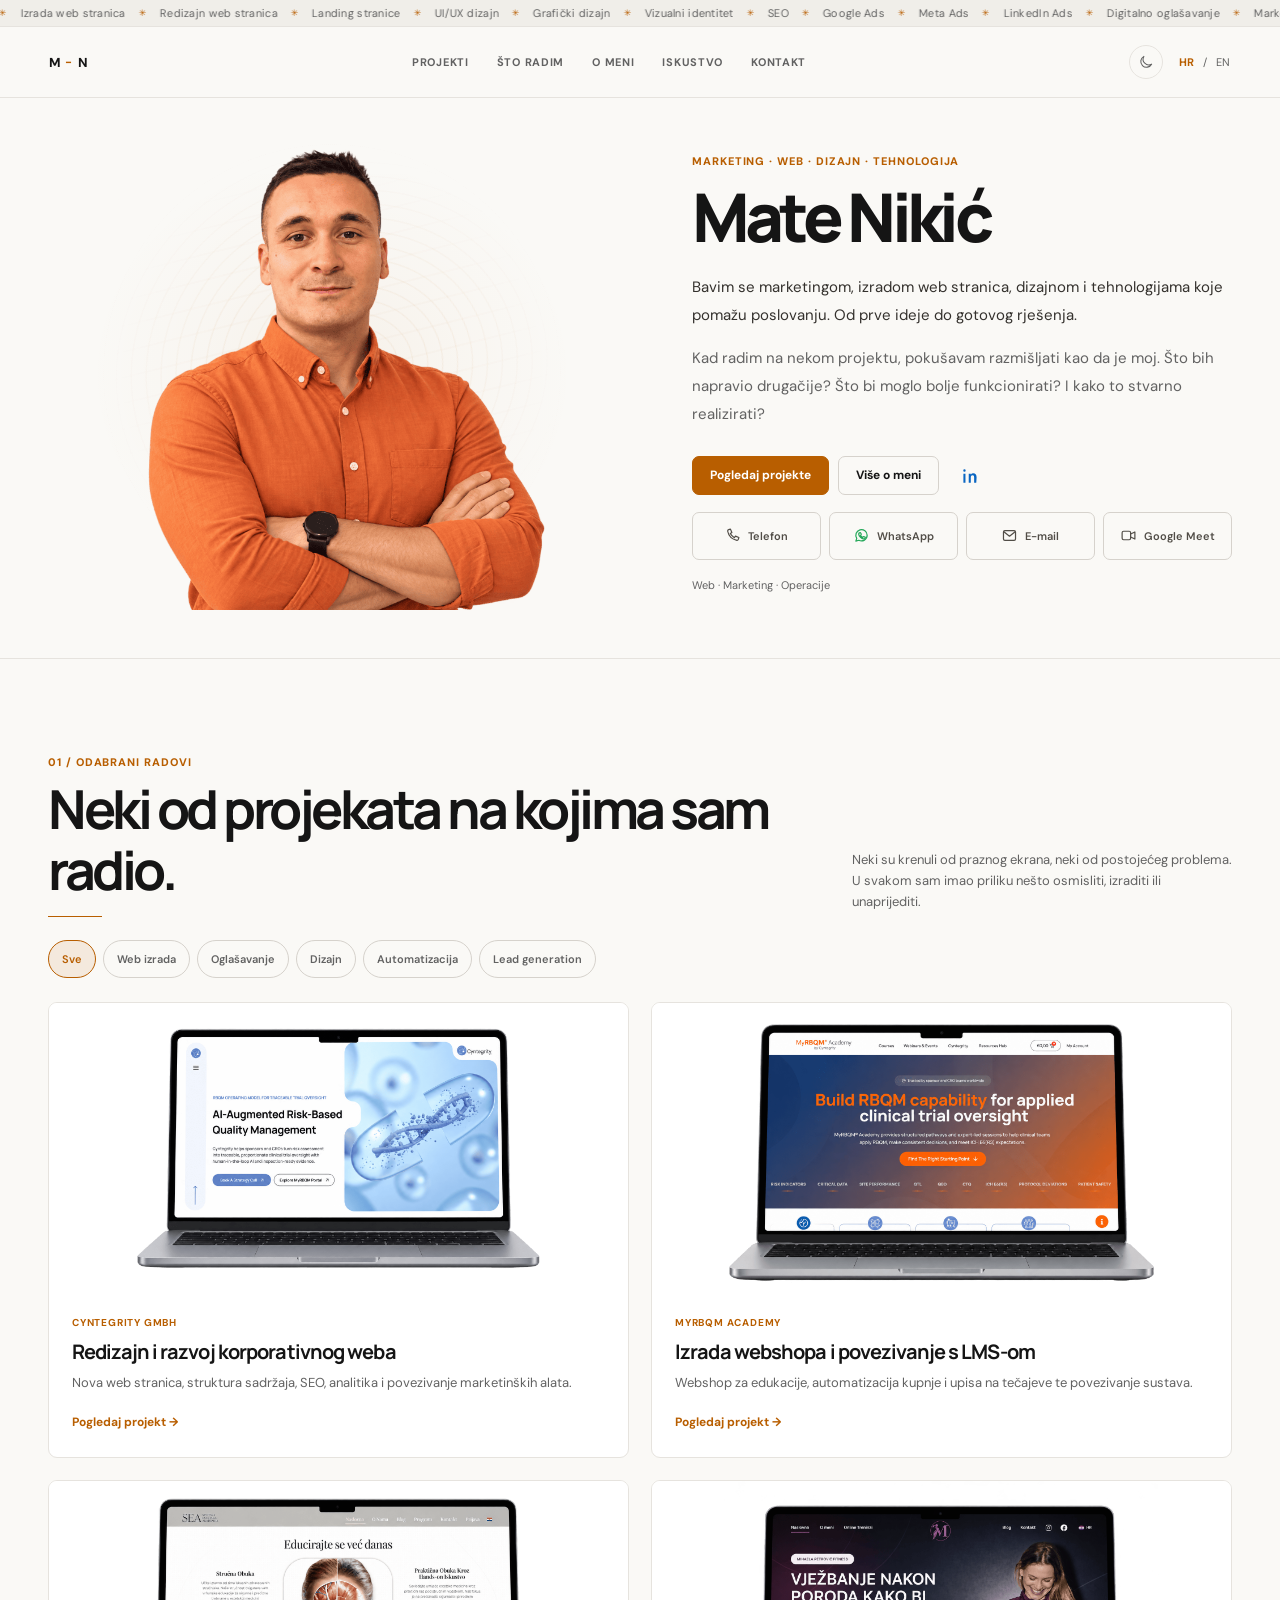
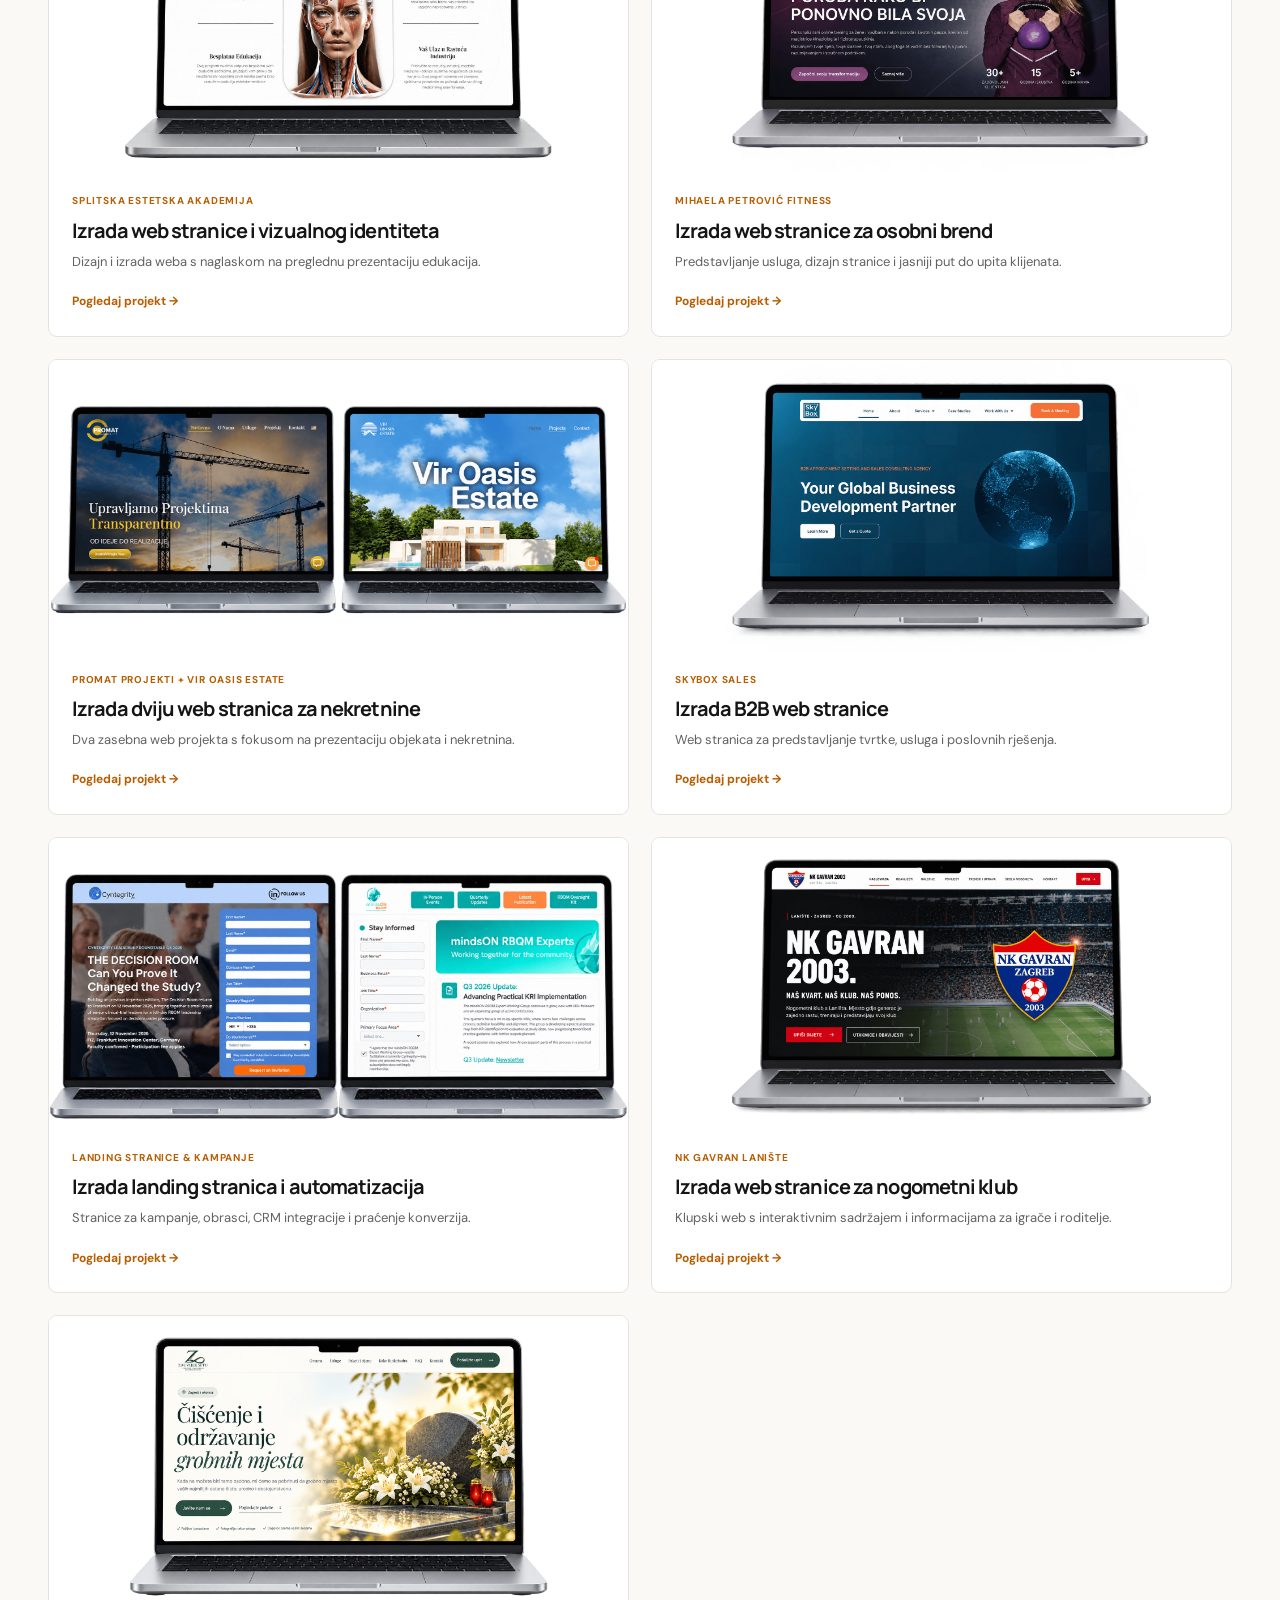
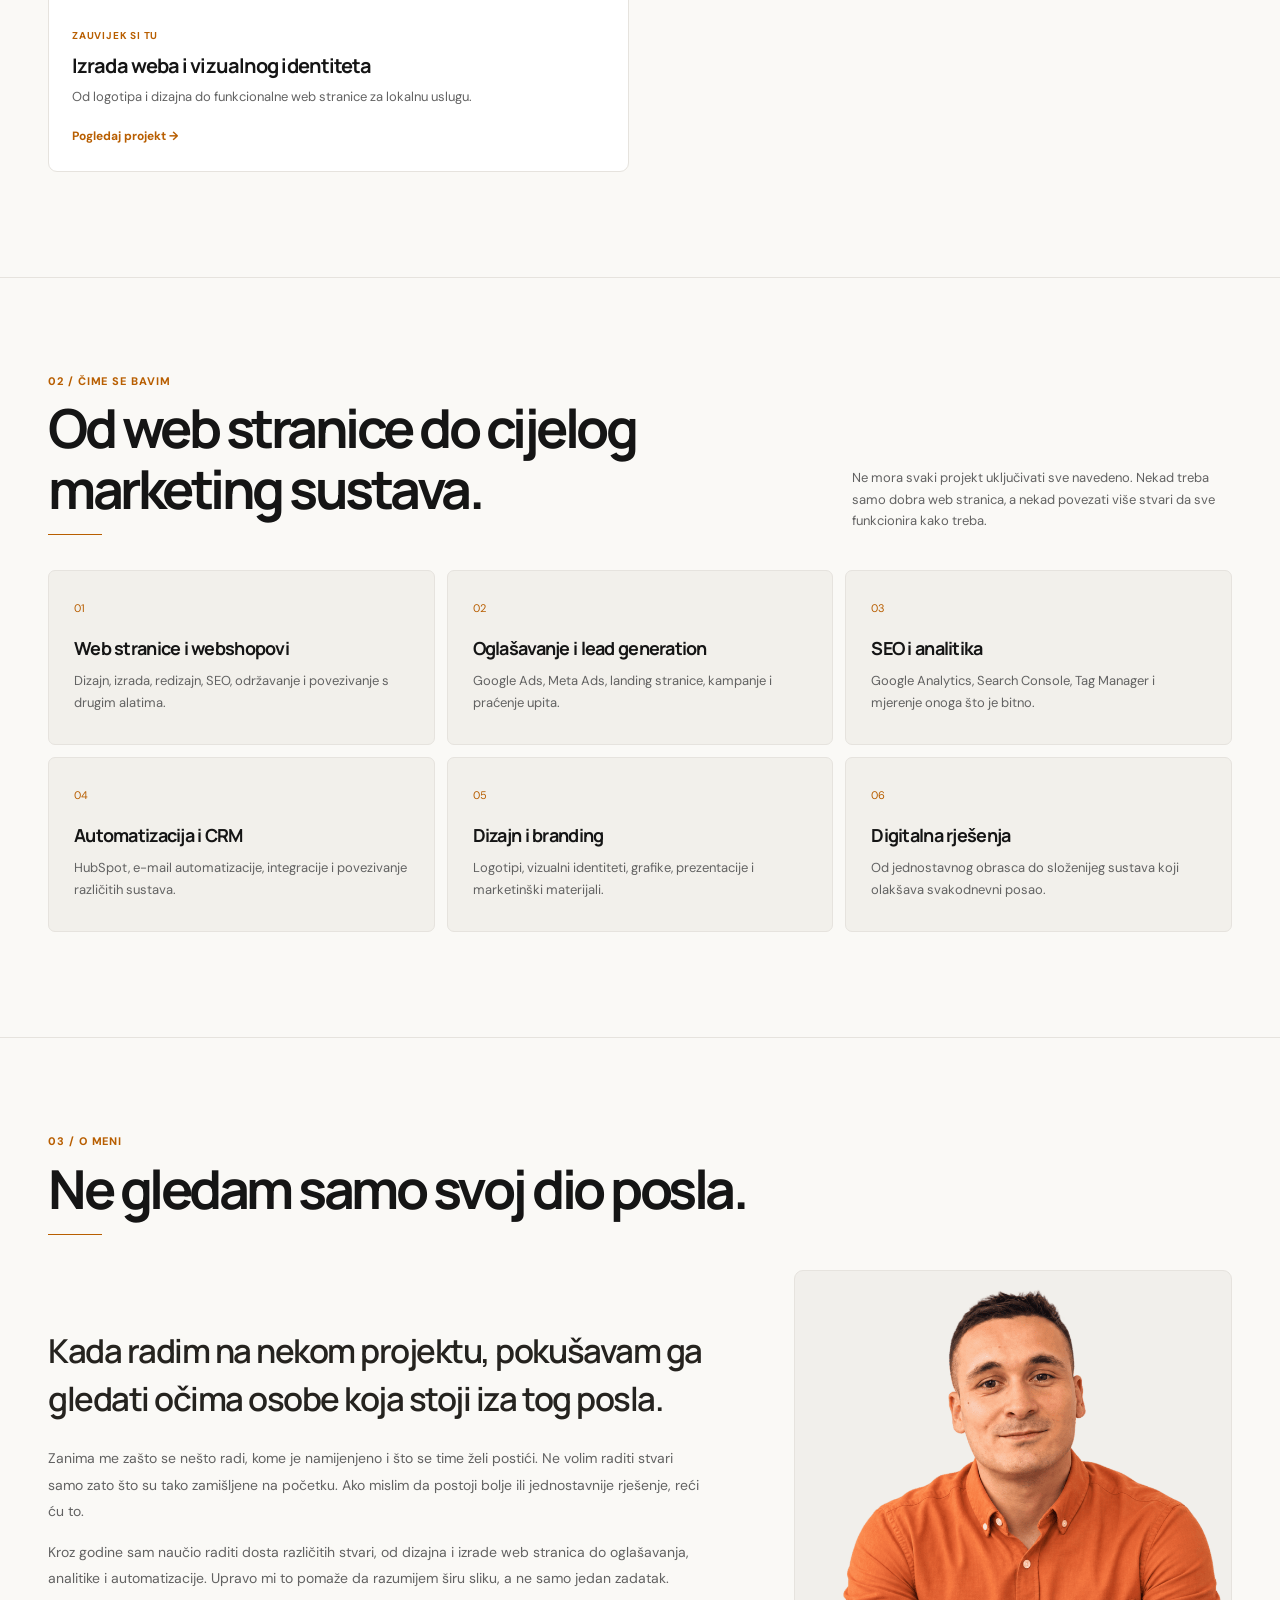
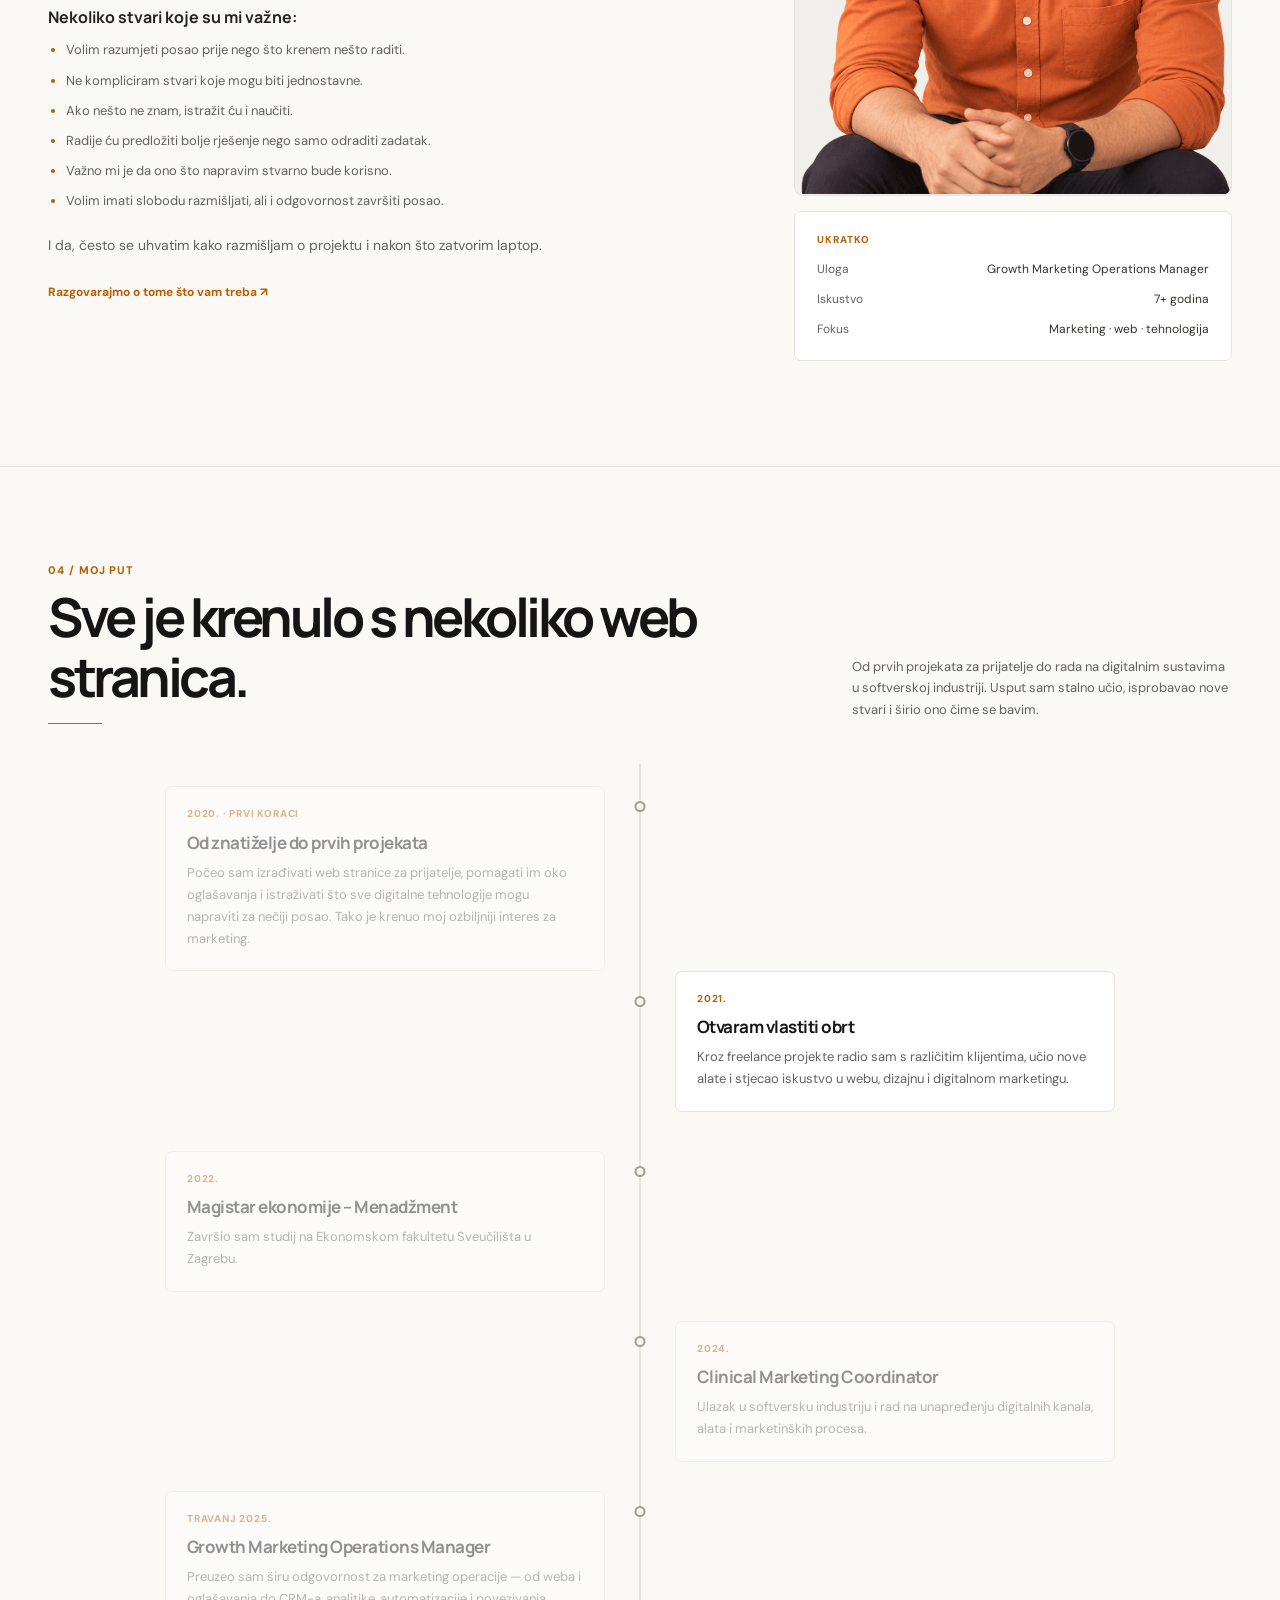
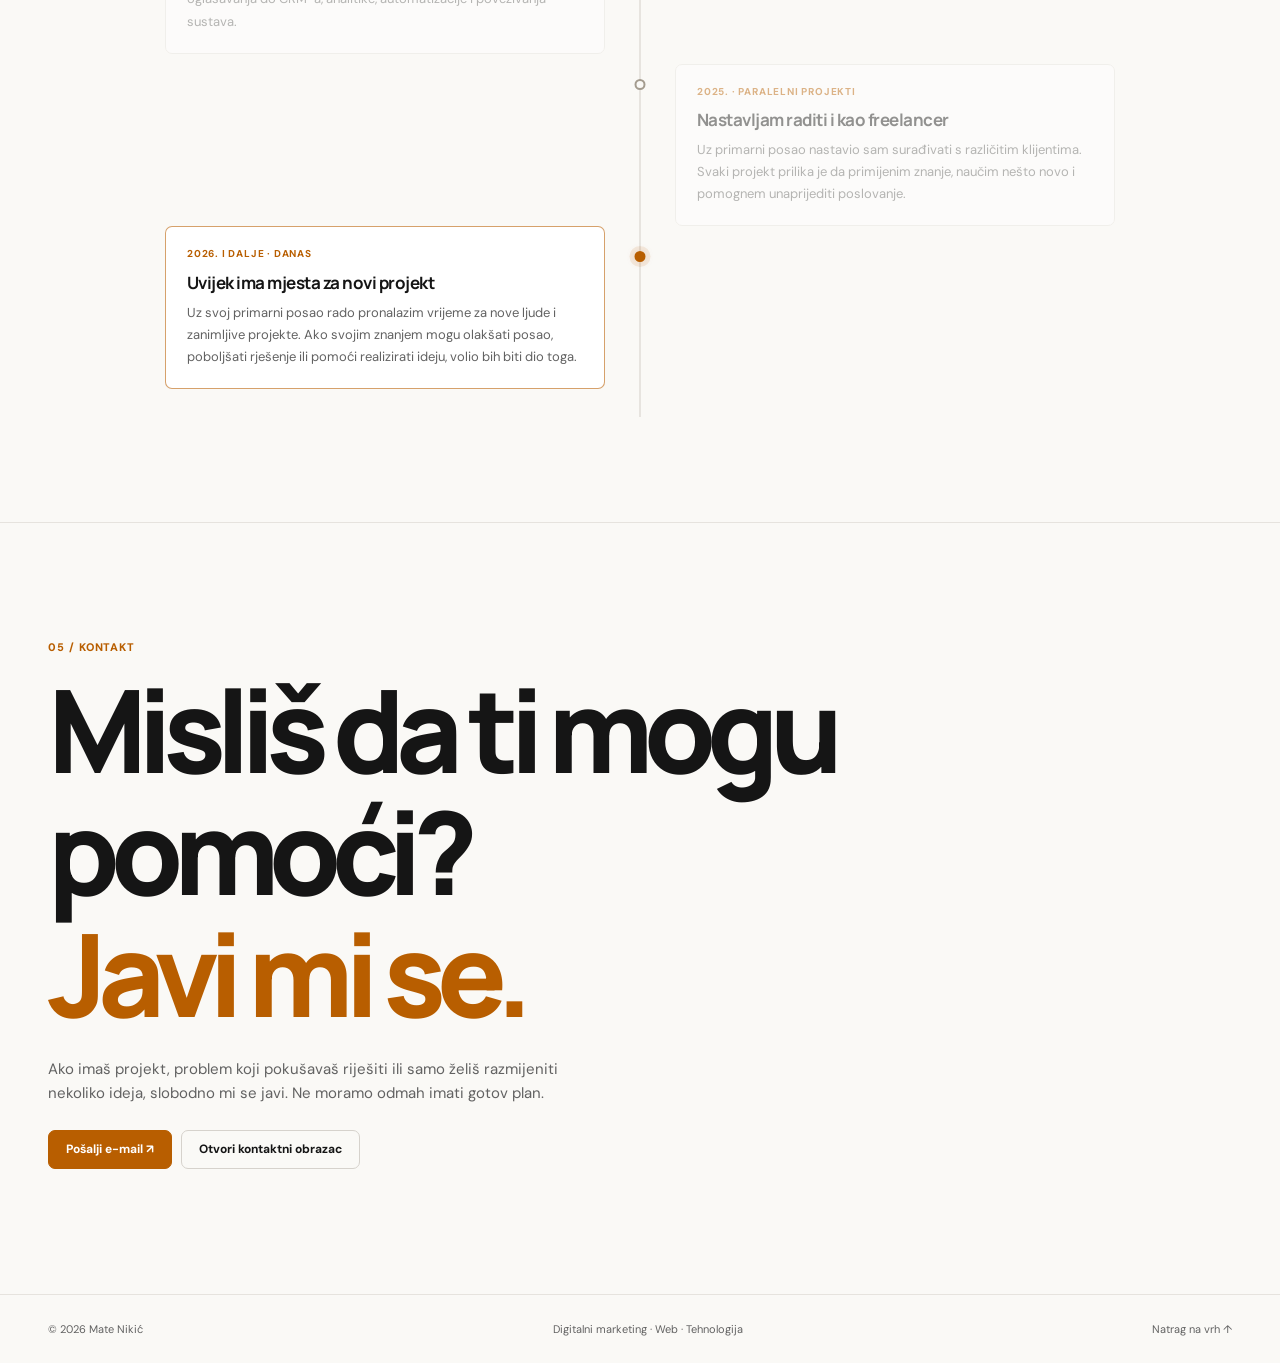
==== commit fcc962f2: "Update portfolio content, mockups and UI" ====
--- a/index.html
+++ b/index.html
@@ -54,7 +54,7 @@
         <a href="#areas" data-nav="areas">Područja rada</a>
         <a href="#about" data-nav="about">O meni</a>
         <a href="#experience" data-nav="experience">Iskustvo</a>
-        <a href="#contact" data-nav="contact">Kontakt</a>
+        <a href="#hero-contact-options" data-nav="contact">Kontakt</a>
       </nav>
       <div class="navend">
         <button class="theme-toggle" type="button" data-theme-toggle aria-label="Promijeni u svijetlu temu" aria-pressed="false">
@@ -78,15 +78,18 @@
         <img class="hero-photo" src="assets/mate-portrait.png" alt="Portret Mate Nikića" data-v2-alt="portraitAlt" width="800" height="787" fetchpriority="high" decoding="async">
       </div>
       <div class="hero-copy reveal">
-        <div class="eyebrow" data-v2="heroEyebrow">GROWTH MARKETING OPERATIONS MANAGER</div>
+        <div class="eyebrow" data-v2="heroEyebrow">Marketing · Web · Dizajn · Tehnologija</div>
         <h1 id="hero-title">Mate Nikić</h1>
-        <p class="intro-strong" data-v2="heroIntro">Spajam marketing, tehnologiju i dizajn kako bih stvarao digitalna iskustva koja rade — ne samo dobro izgledaju.</p>
-        <p class="hero-detail" data-v2="heroDetail">Radim na web stranicama, automatizaciji, analitici i marketinškim sustavima, uz fokus na rješavanje stvarnih poslovnih problema.</p>
+        <p class="intro-strong" data-v2="heroIntro">Bavim se marketingom, izradom web stranica, dizajnom i tehnologijama koje pomažu poslovanju. Od prve ideje do gotovog rješenja.</p>
+        <p class="hero-detail" data-v2="heroDetail">Kad radim na nekom projektu, pokušavam razmišljati kao da je moj. Što bih napravio drugačije? Što bi moglo bolje funkcionirati? I kako to stvarno realizirati?</p>
         <div class="actions">
-          <a class="btn primary" href="#contact-dialog" data-v2="heroContact" data-contact-dialog-open>Javi se ↗</a>
-          <a class="btn secondary" href="#work" data-v2="heroWork">Pogledaj radove</a>
-        </div>
-        <nav class="hero-contact-options" aria-label="Kontakt" data-v2-aria-label="contactOptionsLabel">
+          <a class="btn primary" href="#work" data-v2="heroProjects">Pogledaj projekte</a>
+          <a class="btn secondary" href="#about" data-v2="heroAbout">Više o meni</a>
+          <a class="btn secondary linkedin-button" href="https://www.linkedin.com/in/mate-niki%C4%87/" target="_blank" rel="noopener noreferrer" aria-label="Mate Nikić na LinkedInu" data-i18n-aria-label="linkedinLabel">
+            <svg viewBox="0 0 24 24" aria-hidden="true"><path d="M5.2 8.6H2.1V22h3.1V8.6ZM3.7 2a1.8 1.8 0 1 0 0 3.6 1.8 1.8 0 0 0 0-3.6ZM21.9 13.9c0-4-2.1-5.9-4.9-5.9a4.2 4.2 0 0 0-3.8 2.1V8.6h-3.1V22h3.1v-7.3c0-1.9.4-3.7 2.7-3.7s2.3 2.1 2.3 3.8V22h3.2l.5-8.1Z"></path></svg>
+          </a>
+        </div>
+        <nav class="hero-contact-options" id="hero-contact-options" aria-label="Kontakt" data-v2-aria-label="contactOptionsLabel">
           <a class="contact-option" href="tel:+385993852422">
             <svg viewBox="0 0 24 24" aria-hidden="true"><path d="M6.6 3.8 9.1 3l2 4.8-2.2 1.5a14 14 0 0 0 5.8 5.8l1.5-2.2 4.8 2-.8 2.5a2 2 0 0 1-2 1.4A16.5 16.5 0 0 1 5.2 6a2 2 0 0 1 1.4-2.2Z"></path></svg>
             <span data-i18n="contactCall">Telefon</span>
@@ -113,9 +116,9 @@
         <div class="section-top reveal">
           <div>
             <div class="eyebrow" data-v2="workEyebrow">01 / ODABRANI RADOVI</div>
-            <h2 id="work-title" data-v2="workTitle">Projekti izgrađeni oko stvarnih izazova.</h2>
-          </div>
-          <p class="section-sub" data-v2="workIntro">Od korporativnih platformi do manjih brendova. Jednostavna, funkcionalna i promišljena digitalna rješenja.</p>
+            <h2 id="work-title" data-v2="workTitle">Neki od projekata na kojima sam radio.</h2>
+          </div>
+          <p class="section-sub" data-v2="workIntro">Neki su krenuli od praznog ekrana, neki od postojećeg problema. U svakom sam imao priliku nešto osmisliti, izraditi ili unaprijediti.</p>
         </div>
         <div class="project-filters" id="project-filters" role="group" aria-label="Kategorija usluge" data-i18n-aria-label="filterGroup">
           <button class="project-filter is-active" type="button" data-project-filter="all" aria-pressed="true">Sve</button>
@@ -134,8 +137,9 @@
         <div class="section-top reveal">
           <div>
             <div class="eyebrow" data-v2="areasEyebrow">02 / PODRUČJA RADA</div>
-            <h2 id="areas-title" data-v2="areasTitle">Od dobre ideje do boljeg digitalnog iskustva.</h2>
-          </div>
+            <h2 id="areas-title" data-v2="areasTitle">Od web stranice do cijelog marketing sustava.</h2>
+          </div>
+          <p class="section-sub" data-v2="areasIntro">Ne mora svaki projekt uključivati sve navedeno. Nekad treba samo dobra web stranica, a nekad povezati više stvari da sve funkcionira kako treba.</p>
         </div>
         <div class="areas" id="expertise-list"></div>
       </div>
@@ -146,24 +150,26 @@
         <div class="section-top reveal">
           <div>
             <div class="eyebrow" data-v2="aboutEyebrow">03 / O MENI</div>
-            <h2 id="about-title" data-v2="aboutTitle">Dobar digitalni posao počinje razumijevanjem.</h2>
+            <h2 id="about-title" data-v2="aboutTitle">Ne gledam samo svoj dio posla.</h2>
           </div>
         </div>
         <div class="about-grid">
           <div class="about-copy reveal">
-            <p class="about-lead" data-v2="aboutIntro">Povezujem marketing, tehnologiju i poslovne potrebe.</p>
+            <p class="about-lead" data-v2="aboutIntro">Kada radim na nekom projektu, pokušavam ga gledati očima osobe koja stoji iza tog posla.</p>
+            <p data-v2="aboutBodyOne">Zanima me zašto se nešto radi, kome je namijenjeno i što se time želi postići. Ne volim raditi stvari samo zato što su tako zamišljene na početku. Ako mislim da postoji bolje ili jednostavnije rješenje, reći ću to.</p>
+            <p data-v2="aboutBodyTwo">Kroz godine sam naučio raditi dosta različitih stvari, od dizajna i izrade web stranica do oglašavanja, analitike i automatizacije. Upravo mi to pomaže da razumijem širu sliku, a ne samo jedan zadatak.</p>
             <div class="about-summary">
-              <h3 data-i18n="aboutHelpHeading">Kako ti mogu pomoći?</h3>
+              <h3 data-v2="aboutValuesHeading">Nekoliko stvari koje su mi važne:</h3>
               <ul class="about-points">
-                <li data-i18n="aboutHelp1">Razmišljam kao vlasnik biznisa, a ne samo kao netko tko izvršava zadatak.</li>
-                <li data-i18n="aboutHelp2">Volim prvo istražiti problem, a tek onda predložiti rješenje.</li>
-                <li data-i18n="aboutHelp3">Ne zanima me najbrže rješenje ako dugoročno nema smisla.</li>
-                <li data-i18n="aboutHelp4">Spajam marketing, web, dizajn, analitiku i automatizaciju.</li>
-                <li data-i18n="aboutHelp5">Kad projekt traži dodatnu ekspertizu, uključujem provjerene vanjske suradnike.</li>
-                <li data-i18n="aboutHelp6">Imam široku mrežu kontakata i znam povezati prave ljude.</li>
-                <li data-i18n="aboutHelp7">Najviše me veseli kad pomognem nekom poslovanju prijeći na višu razinu.</li>
+                <li data-v2="aboutValue1">Volim razumjeti posao prije nego što krenem nešto raditi.</li>
+                <li data-v2="aboutValue2">Ne kompliciram stvari koje mogu biti jednostavne.</li>
+                <li data-v2="aboutValue3">Ako nešto ne znam, istražit ću i naučiti.</li>
+                <li data-v2="aboutValue4">Radije ću predložiti bolje rješenje nego samo odraditi zadatak.</li>
+                <li data-v2="aboutValue5">Važno mi je da ono što napravim stvarno bude korisno.</li>
+                <li data-v2="aboutValue6">Volim imati slobodu razmišljati, ali i odgovornost završiti posao.</li>
               </ul>
             </div>
+            <p data-v2="aboutClosing">I da, često se uhvatim kako razmišljam o projektu i nakon što zatvorim laptop.</p>
             <a class="text-link" href="#contact" data-v2="aboutContact">Razgovarajmo o tome što vam treba ↗</a>
           </div>
           <div class="about-aside reveal">
@@ -187,24 +193,23 @@
       <div class="wrap">
         <div class="section-top reveal">
           <div>
-            <div class="eyebrow" data-v2="timelineEyebrow">04 / PROFESIONALNI PUT</div>
-            <h2 id="experience-title" data-v2="timelineTitle">Iskustvo nastaje korak po korak.</h2>
-          </div>
-          <p class="section-sub" data-v2="timelineIntro">Nekoliko važnih etapa koje su oblikovale moj rad na spoju marketinga, tehnologije i poslovanja.</p>
+            <div class="eyebrow" data-v2="timelineEyebrow">04 / MOJ PUT</div>
+            <h2 id="experience-title" data-v2="timelineTitle">Sve je krenulo s nekoliko web stranica.</h2>
+          </div>
+          <p class="section-sub" data-v2="timelineIntro">Od prvih projekata za prijatelje do rada na digitalnim sustavima u softverskoj industriji. Usput sam stalno učio, isprobavao nove stvari i širio ono čime se bavim.</p>
         </div>
         <div class="timeline-shell">
           <div class="timeline-track" aria-hidden="true"><span class="timeline-progress"></span></div>
           <ol class="career-timeline" id="career-timeline" aria-label="Profesionalno iskustvo" data-v2-aria-label="timelineListLabel"></ol>
         </div>
-        <p class="timeline-note" data-i18n="timelineNote">Rani datumi i pojedinosti karijere označeni su za potvrdu.</p>
       </div>
     </section>
 
     <section class="contact" id="contact" aria-labelledby="contact-title">
       <div class="wrap">
         <div class="eyebrow" data-v2="contactEyebrow">05 / KONTAKT</div>
-        <h2 class="reveal" id="contact-title" data-v2-html="contactTitle">Imate ideju?<br><span>Razgovarajmo.</span></h2>
-        <p data-v2="contactIntro">Za zanimljive projekte i suradnje — slobodno mi se javite.</p>
+        <h2 class="reveal" id="contact-title" data-v2-html="contactTitle">Misliš da ti mogu pomoći?<br><span>Javi mi se.</span></h2>
+        <p data-v2="contactIntro">Ako imaš projekt, problem koji pokušavaš riješiti ili samo želiš razmijeniti nekoliko ideja, slobodno mi se javi. Ne moramo odmah imati gotov plan.</p>
         <div class="actions contact-actions">
           <a class="btn primary" href="mailto:matenikicbiz@gmail.com" data-v2="contactEmail">E-mail ↗</a>
           <a class="btn secondary" href="#contact-dialog" data-contact-dialog-open data-i18n="contactFormOpen">Otvori kontaktni obrazac</a>
--- a/assets/v2.css
+++ b/assets/v2.css
@@ -480,7 +480,18 @@
   font-size: 11px;
   font-weight: 600;
   white-space: nowrap;
-  transition: border-color 0.2s ease, background-color 0.2s ease, color 0.2s ease;
+  transition: border-color 0.2s ease, background-color 0.2s ease, color 0.2s ease, box-shadow 0.3s ease;
+}
+
+.contact-option.is-highlighted {
+  border-color: var(--accent-border-active);
+  background-color: rgba(255, 157, 40, 0.055);
+  box-shadow: inset 0 0 16px rgba(255, 157, 40, 0.06), 0 0 15px rgba(255, 157, 40, 0.12);
+}
+
+:root[data-theme="light"] .contact-option.is-highlighted {
+  background-color: rgba(184, 94, 0, 0.045);
+  box-shadow: inset 0 0 16px rgba(184, 94, 0, 0.04), 0 0 15px rgba(184, 94, 0, 0.08);
 }
 
 .contact-option:hover,
@@ -519,6 +530,30 @@
   transition: transform 0.2s ease, background 0.2s ease, border-color 0.2s ease, color 0.2s ease;
 }
 
+.linkedin-button {
+  width: 44px;
+  height: 44px;
+  min-height: 44px;
+  padding: 0;
+  border-color: transparent;
+  background: transparent;
+  color: #0a66c2;
+}
+
+.linkedin-button svg {
+  width: 16px;
+  height: 16px;
+  flex: 0 0 auto;
+  fill: #0a66c2;
+}
+
+.btn.secondary.linkedin-button:hover,
+.btn.secondary.linkedin-button:focus-visible {
+  border-color: rgba(10, 102, 194, 0.24);
+  background: rgba(10, 102, 194, 0.07);
+  color: #0a66c2;
+}
+
 .btn:hover {
   transform: translateY(-2px);
 }
@@ -774,11 +809,46 @@
 }
 
 .area {
+  position: relative;
+  isolation: isolate;
   min-height: 175px;
   padding: 24px 25px 27px;
   border: 1px solid var(--line);
   border-radius: 7px;
   background: var(--panel-soft);
+  transition: color 200ms ease, background-color 300ms ease, border-color 300ms ease, box-shadow 300ms ease;
+}
+
+.area::before {
+  position: absolute;
+  z-index: 0;
+  inset: 0;
+  border-radius: inherit;
+  background: radial-gradient(ellipse at 100% 0%, rgba(255, 157, 40, 0.085), transparent 62%);
+  content: "";
+  opacity: 0;
+  pointer-events: none;
+  transition: opacity 320ms ease;
+}
+
+.area > * {
+  position: relative;
+  z-index: 1;
+}
+
+@media (hover: hover) and (pointer: fine) {
+  .area:hover {
+    border-color: var(--accent-border);
+    box-shadow: inset 0 0 20px rgba(255, 157, 40, 0.025);
+  }
+
+  .area:hover::before {
+    opacity: 1;
+  }
+}
+
+:root[data-theme="light"] .area::before {
+  background: radial-gradient(ellipse at 100% 0%, rgba(184, 94, 0, 0.065), transparent 62%);
 }
 
 .area-number {
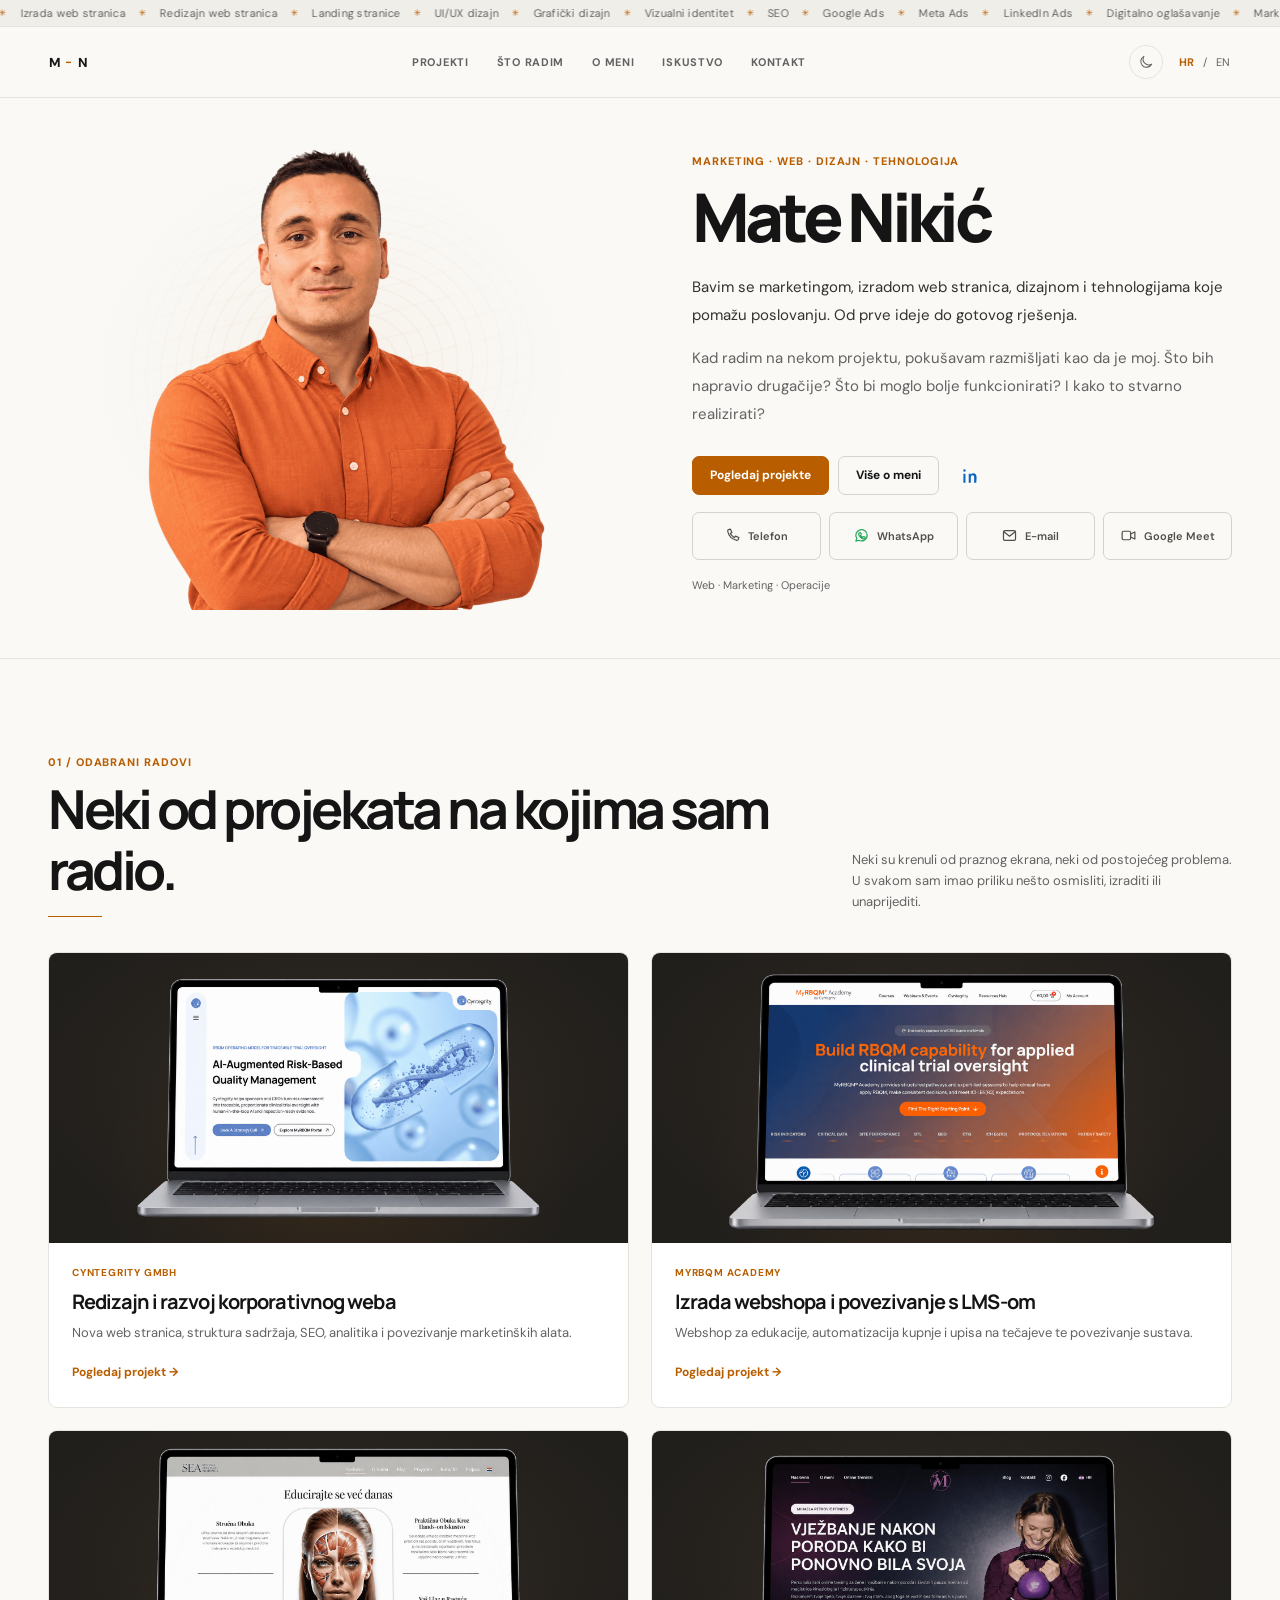
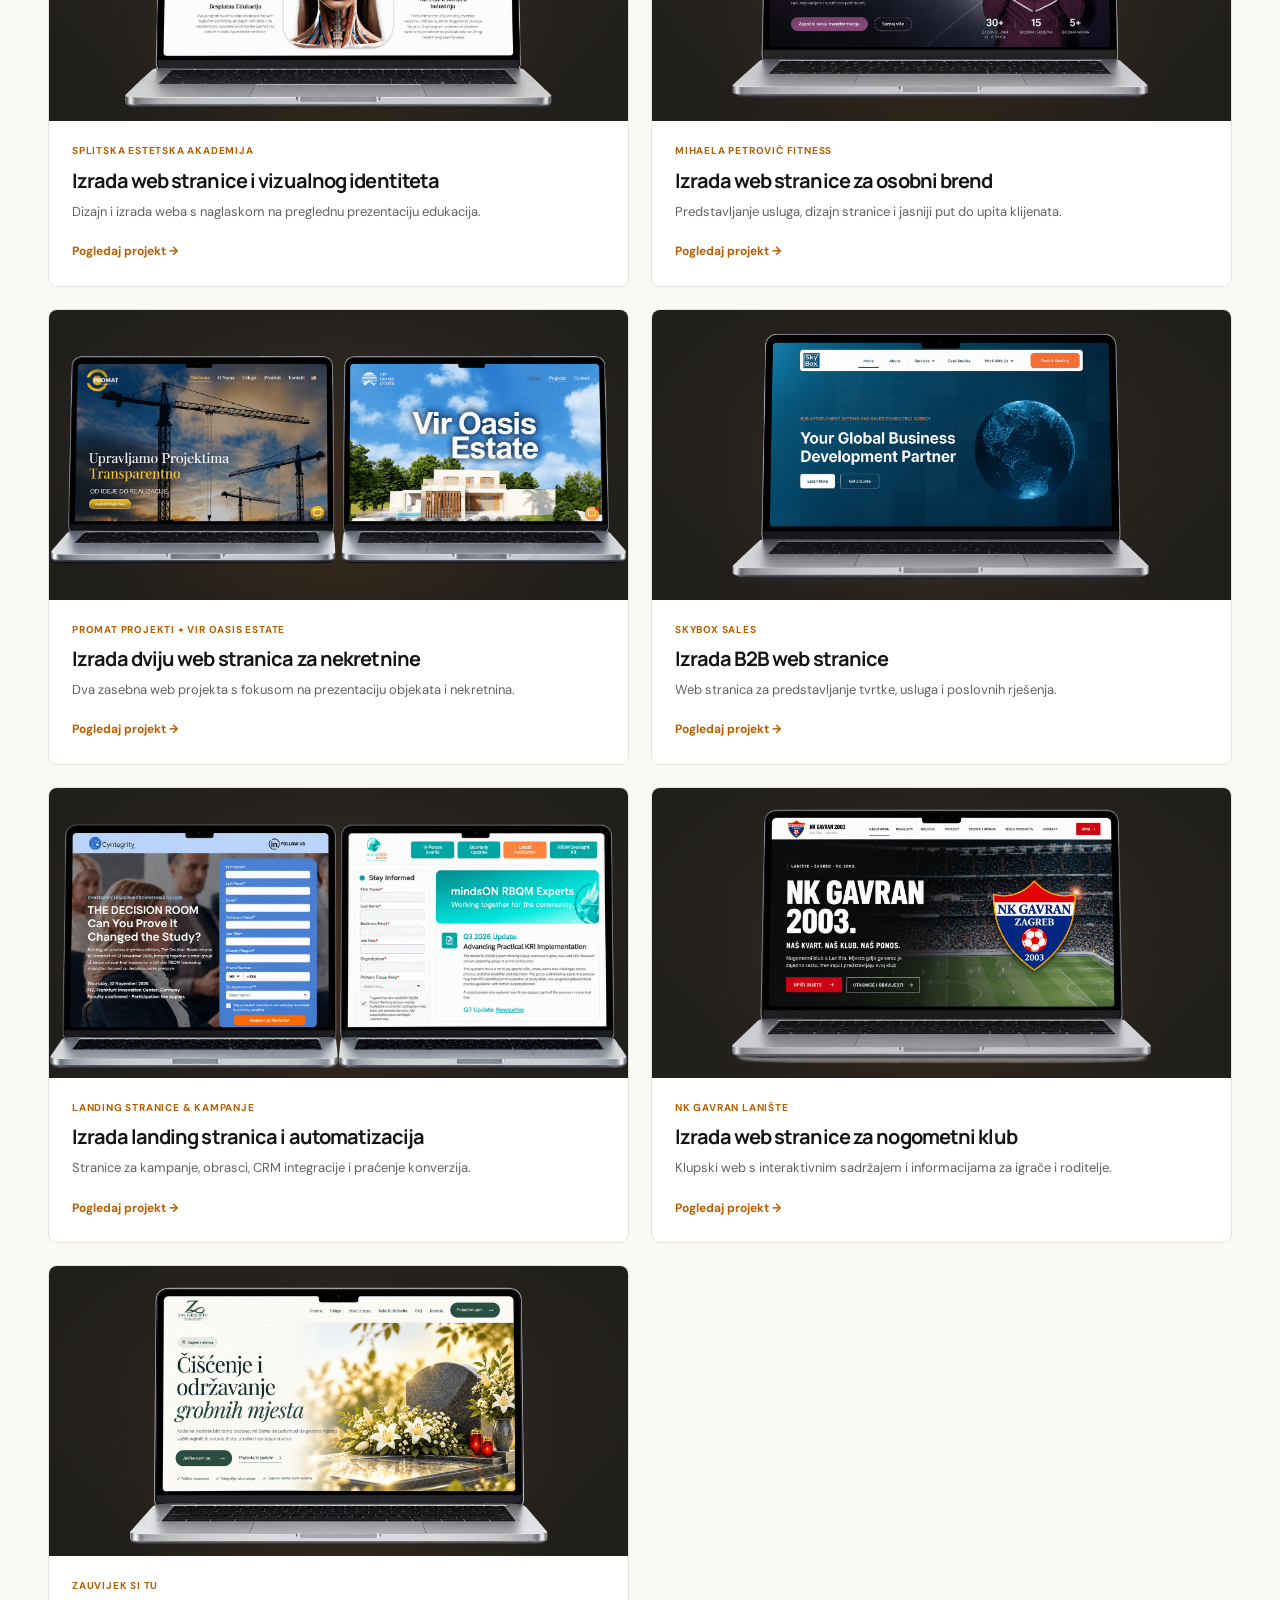
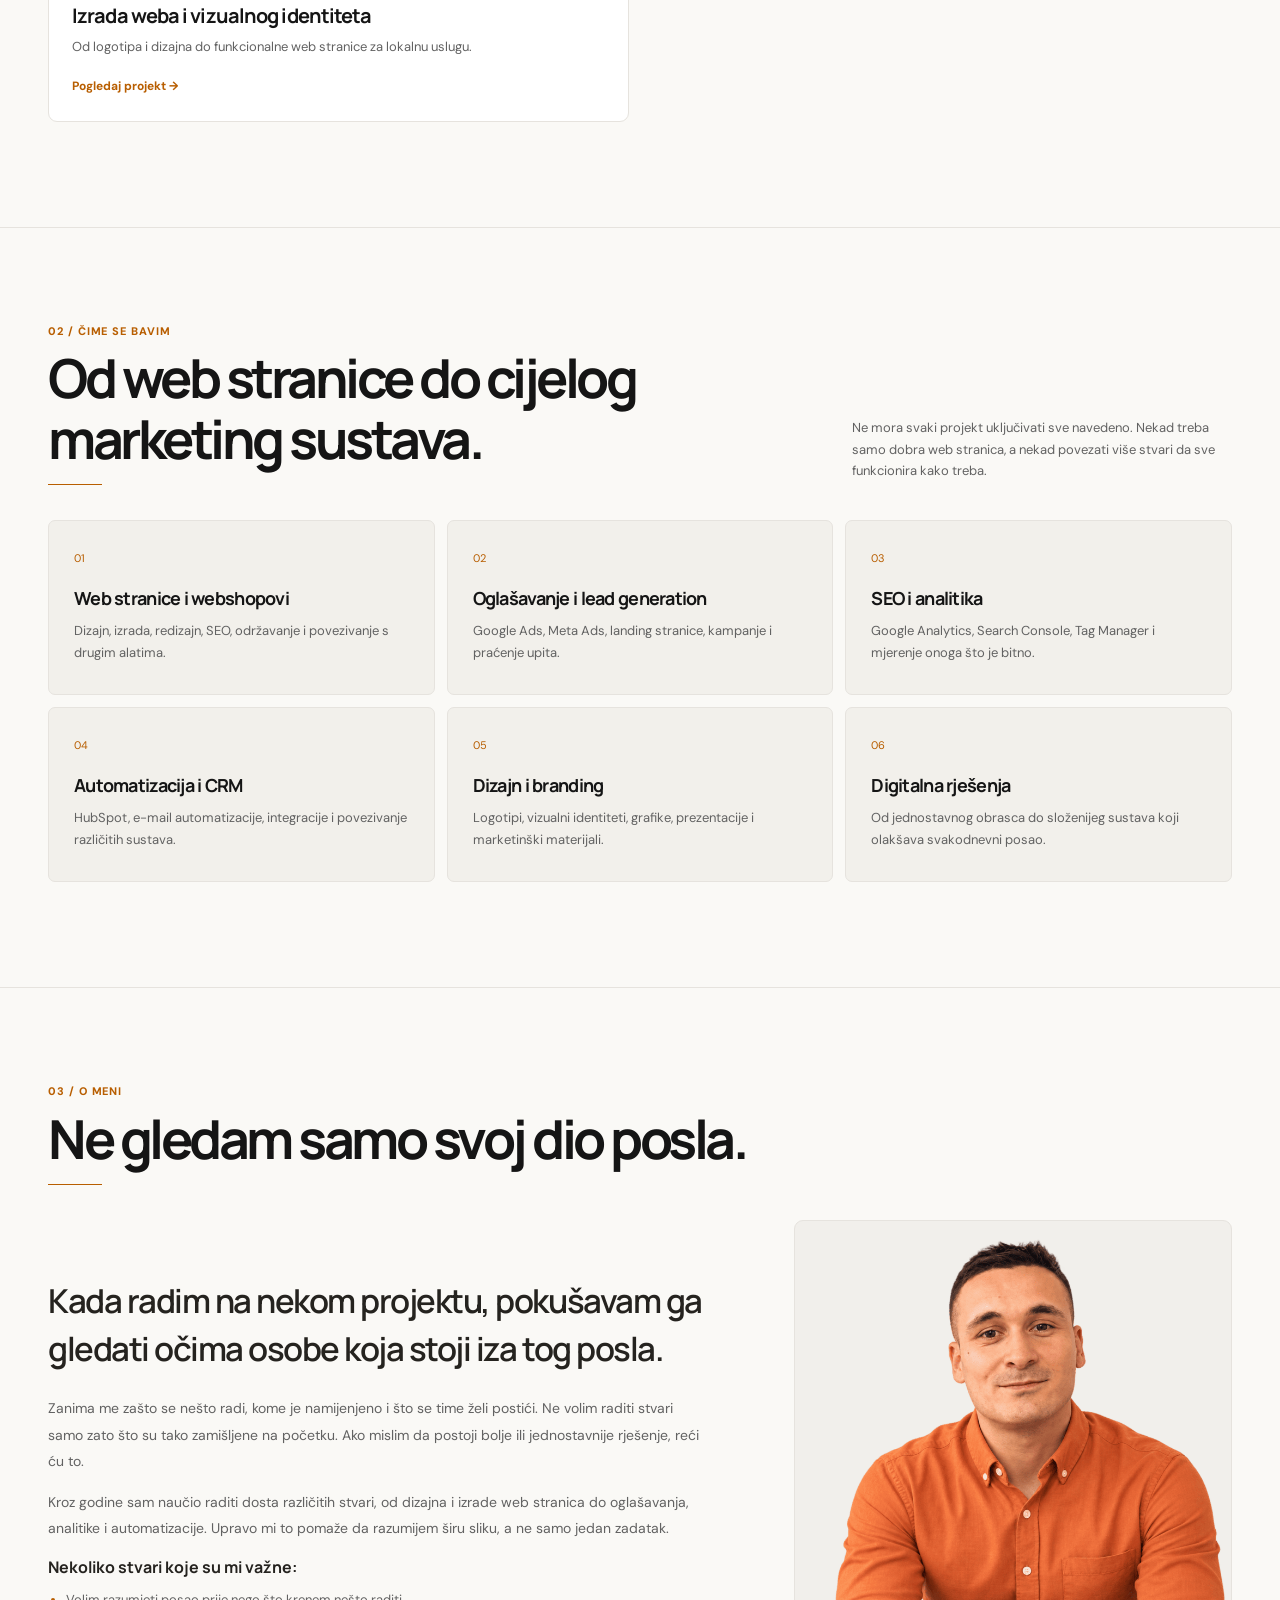
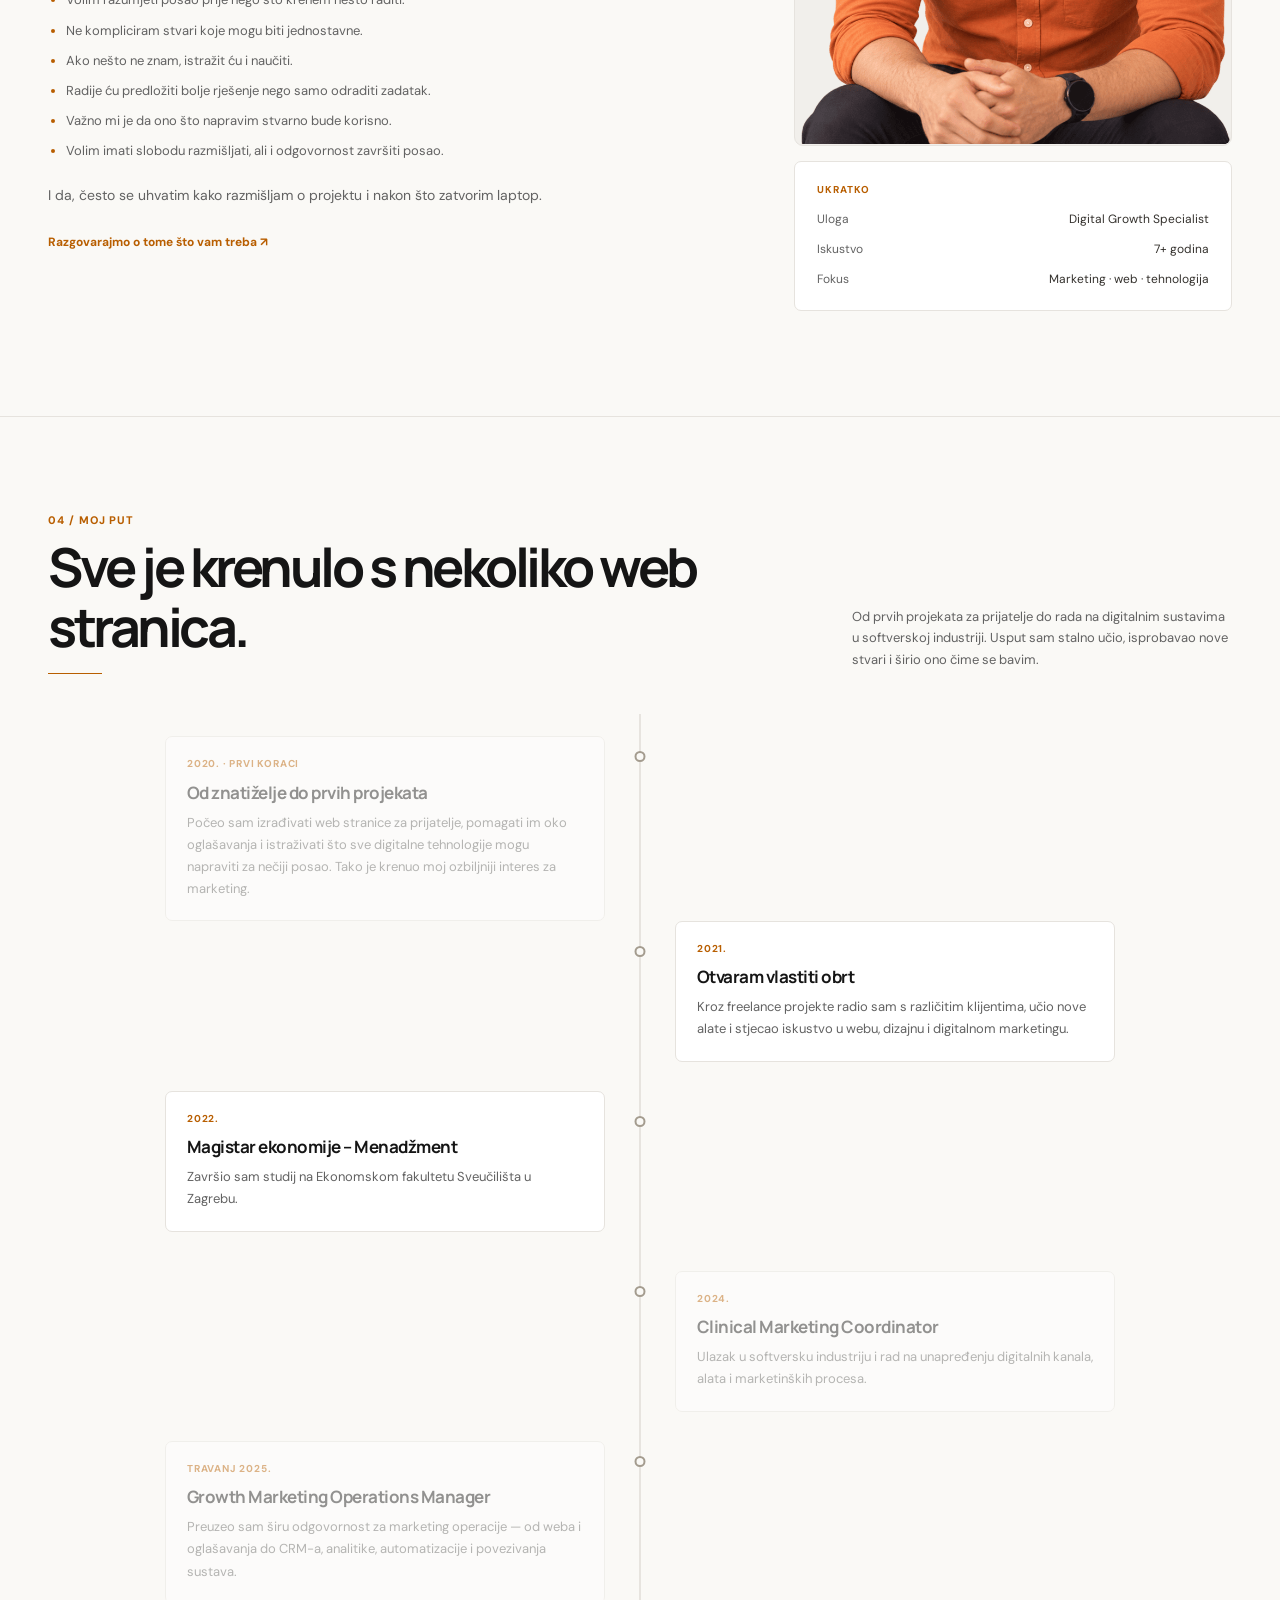
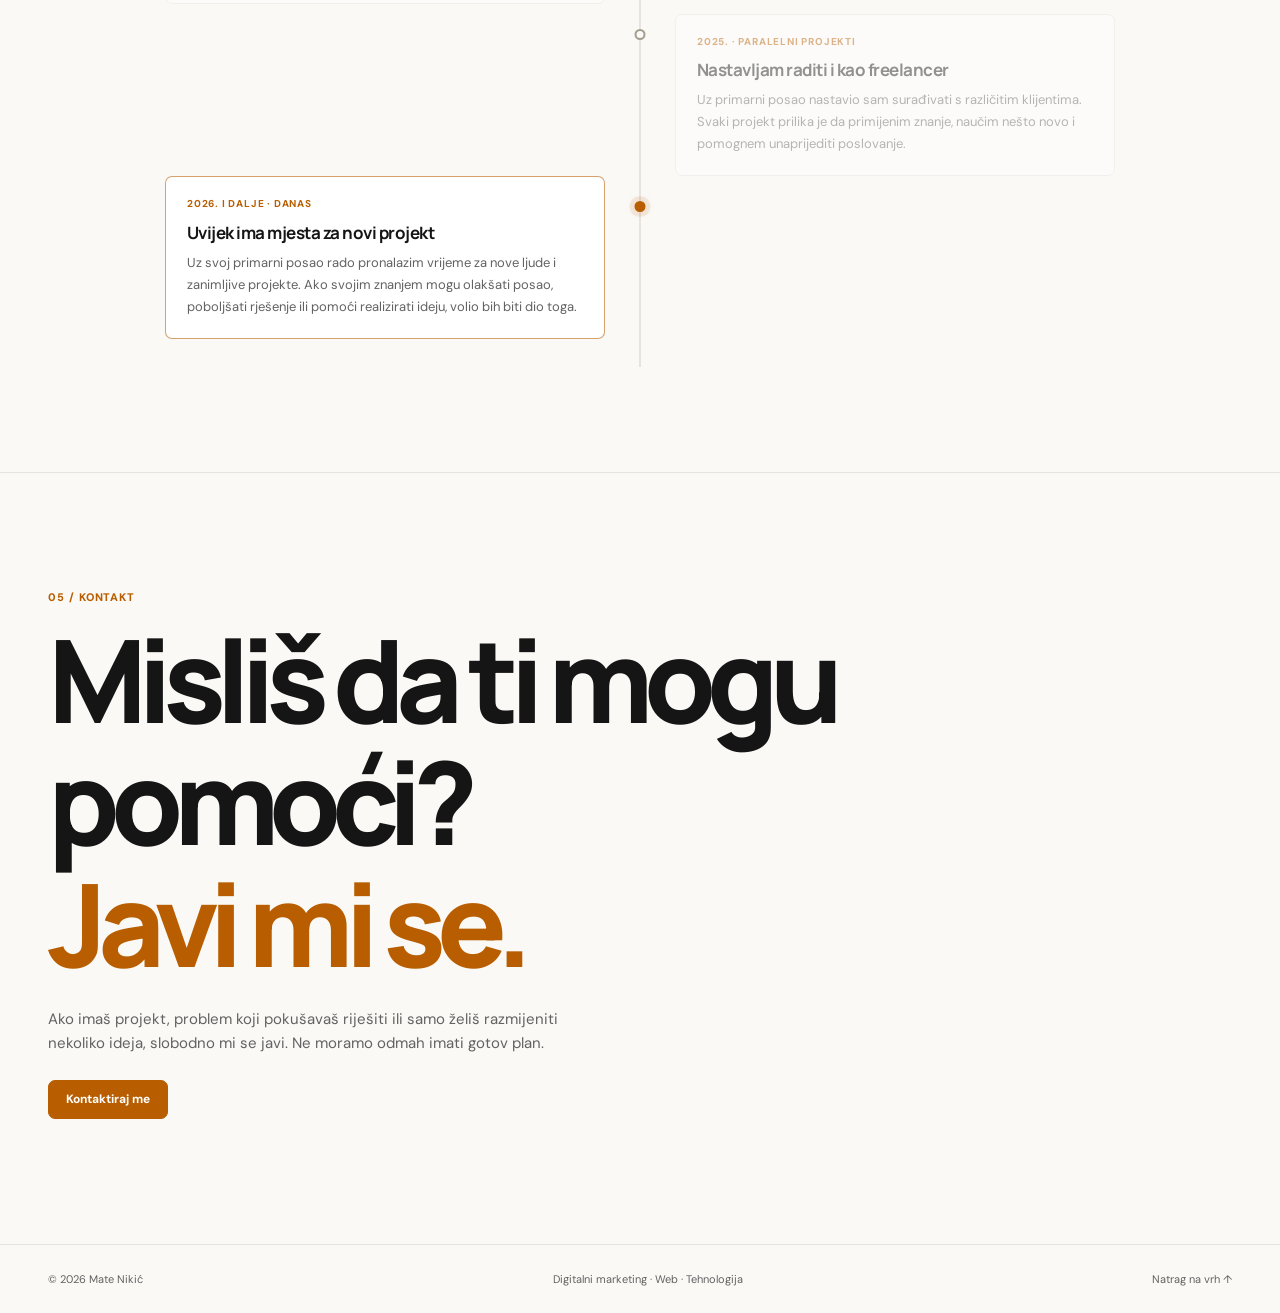
==== commit cd81836a: "Finalize portfolio design and contact improvements" ====
--- a/index.html
+++ b/index.html
@@ -54,7 +54,7 @@
         <a href="#areas" data-nav="areas">Područja rada</a>
         <a href="#about" data-nav="about">O meni</a>
         <a href="#experience" data-nav="experience">Iskustvo</a>
-        <a href="#hero-contact-options" data-nav="contact">Kontakt</a>
+        <a href="#hero-contact-options" data-nav="contact" data-contact-anchor>Kontakt</a>
       </nav>
       <div class="navend">
         <button class="theme-toggle" type="button" data-theme-toggle aria-label="Promijeni u svijetlu temu" aria-pressed="false">
@@ -119,14 +119,6 @@
             <h2 id="work-title" data-v2="workTitle">Neki od projekata na kojima sam radio.</h2>
           </div>
           <p class="section-sub" data-v2="workIntro">Neki su krenuli od praznog ekrana, neki od postojećeg problema. U svakom sam imao priliku nešto osmisliti, izraditi ili unaprijediti.</p>
-        </div>
-        <div class="project-filters" id="project-filters" role="group" aria-label="Kategorija usluge" data-i18n-aria-label="filterGroup">
-          <button class="project-filter is-active" type="button" data-project-filter="all" aria-pressed="true">Sve</button>
-          <button class="project-filter" type="button" data-project-filter="web" aria-pressed="false">Web izrada</button>
-          <button class="project-filter" type="button" data-project-filter="advertising" aria-pressed="false">Oglašavanje</button>
-          <button class="project-filter" type="button" data-project-filter="design" aria-pressed="false">Dizajn</button>
-          <button class="project-filter" type="button" data-project-filter="automation" aria-pressed="false">Automatizacija</button>
-          <button class="project-filter" type="button" data-project-filter="lead-generation" aria-pressed="false">Lead generation</button>
         </div>
         <div class="project-grid" id="projects" aria-label="Odabrani projekti" data-v2-aria-label="projectListLabel"></div>
       </div>
@@ -170,7 +162,7 @@
               </ul>
             </div>
             <p data-v2="aboutClosing">I da, često se uhvatim kako razmišljam o projektu i nakon što zatvorim laptop.</p>
-            <a class="text-link" href="#contact" data-v2="aboutContact">Razgovarajmo o tome što vam treba ↗</a>
+            <a class="text-link" href="#hero-contact-options" data-v2="aboutContact" data-contact-anchor>Kontaktiraj me</a>
           </div>
           <div class="about-aside reveal">
             <div class="about-image">
@@ -211,37 +203,11 @@
         <h2 class="reveal" id="contact-title" data-v2-html="contactTitle">Misliš da ti mogu pomoći?<br><span>Javi mi se.</span></h2>
         <p data-v2="contactIntro">Ako imaš projekt, problem koji pokušavaš riješiti ili samo želiš razmijeniti nekoliko ideja, slobodno mi se javi. Ne moramo odmah imati gotov plan.</p>
         <div class="actions contact-actions">
-          <a class="btn primary" href="mailto:matenikicbiz@gmail.com" data-v2="contactEmail">E-mail ↗</a>
-          <a class="btn secondary" href="#contact-dialog" data-contact-dialog-open data-i18n="contactFormOpen">Otvori kontaktni obrazac</a>
+          <a class="btn primary" href="#hero-contact-options" data-v2="contactPrimary" data-contact-anchor>Kontaktiraj me</a>
         </div>
       </div>
     </section>
   </main>
-
-  <dialog class="contact-dialog" id="contact-dialog" tabindex="-1" aria-labelledby="contact-dialog-title" aria-describedby="contact-dialog-note">
-    <div class="contact-dialog-panel">
-      <div class="contact-dialog-heading">
-        <div>
-          <p class="eyebrow" data-i18n="contactDialogEyebrow">JAVIMO SE</p>
-          <h2 id="contact-dialog-title" data-i18n="contactDialogTitle">Ispričaj mi ukratko o svojoj ideji.</h2>
-        </div>
-        <button class="contact-dialog-close" type="button" data-contact-dialog-close aria-label="Zatvori obrazac" data-i18n-aria-label="contactDialogClose">
-          <svg viewBox="0 0 24 24" aria-hidden="true"><path d="m6 6 12 12M18 6 6 18"></path></svg>
-        </button>
-      </div>
-      <p class="contact-dialog-note" id="contact-dialog-note" data-i18n="contactDialogNote">Ispuni obrazac i otvorit ću pripremljenu poruku u tvojoj e-mail aplikaciji. Poruka se ne šalje automatski.</p>
-      <form class="contact-form" data-contact-form>
-        <label for="contact-name" data-i18n="contactNameLabel">Ime</label>
-        <input id="contact-name" name="name" autocomplete="name" required>
-        <label for="contact-email" data-i18n="contactEmailLabel">E-mail</label>
-        <input id="contact-email" name="email" type="email" autocomplete="email" required>
-        <label for="contact-message" data-i18n="contactMessageLabel">Kako ti mogu pomoći?</label>
-        <textarea id="contact-message" name="message" rows="4" required data-contact-prefill data-i18n-placeholder="contactMessagePlaceholder">Bok Mate, zanima me...</textarea>
-        <p class="contact-form-feedback" data-contact-feedback aria-live="polite"></p>
-        <button class="btn primary contact-form-submit" type="submit" data-i18n="contactFormSubmit">Pripremi e-mail ↗</button>
-      </form>
-    </div>
-  </dialog>
 
   <footer class="footer">
     <div class="wrap footer-inner">
--- a/assets/v2.css
+++ b/assets/v2.css
@@ -38,6 +38,9 @@
   --accent-pattern-faint: rgba(255, 157, 40, 0.07);
   --ambient-center: rgba(255, 157, 40, 0.09);
   --ambient-edge: rgba(255, 157, 40, 0.035);
+  --studio-surface: #11110f;
+  --studio-glow: rgba(255, 157, 40, 0.09);
+  --studio-highlight: #1b1916;
   --max: 1350px;
 }
 
@@ -81,6 +84,9 @@
   --accent-pattern-faint: rgba(184, 94, 0, 0.055);
   --ambient-center: rgba(184, 94, 0, 0.055);
   --ambient-edge: rgba(184, 94, 0, 0.02);
+  --studio-surface: #211f1c;
+  --studio-glow: rgba(184, 94, 0, 0.1);
+  --studio-highlight: #302922;
 }
 
 * {
@@ -466,6 +472,16 @@
   margin-top: 14px;
 }
 
+@media (prefers-reduced-motion: reduce) {
+  html {
+    scroll-behavior: auto;
+  }
+
+  .contact-option {
+    transition: none;
+  }
+}
+
 .contact-option {
   min-width: 0;
   min-height: 48px;
@@ -629,52 +645,6 @@
   gap: 22px;
 }
 
-.project-filters {
-  display: flex;
-  flex-wrap: wrap;
-  gap: 7px;
-  margin: -12px 0 24px;
-}
-
-.project-empty {
-  grid-column: 1 / -1;
-  margin: 0;
-  padding: 24px;
-  border: 1px solid var(--line);
-  border-radius: 7px;
-  color: var(--text-soft);
-  font-size: 13px;
-}
-
-.project-filter {
-  min-height: 38px;
-  flex: 0 0 auto;
-  padding: 0 13px;
-  border: 1px solid var(--line-strong);
-  border-radius: 999px;
-  background: transparent;
-  color: var(--text-subtle);
-  cursor: pointer;
-  font-size: 11px;
-  font-weight: 600;
-  transition: border-color 0.2s ease, background-color 0.2s ease, color 0.2s ease;
-}
-
-.project-filter:hover {
-  border-color: var(--orange);
-  color: var(--orange);
-}
-
-.project-filter.is-active {
-  border-color: var(--orange);
-  background: var(--accent-halo);
-  color: var(--orange);
-}
-
-.project-filter:focus-visible {
-  outline-offset: 3px;
-}
-
 .project {
   min-width: 0;
   display: flex;
@@ -710,6 +680,12 @@
 .project-image-contain img {
   object-fit: contain;
   object-position: center;
+}
+
+.project-image-studio {
+  background:
+    radial-gradient(ellipse at 50% 78%, var(--studio-glow), transparent 58%),
+    radial-gradient(ellipse at 50% 44%, var(--studio-highlight), var(--studio-surface) 78%);
 }
 
 .project:hover .project-image img {
@@ -1138,133 +1114,6 @@
   max-width: 570px;
 }
 
-.contact-dialog {
-  width: min(560px, calc(100% - 32px));
-  max-width: none;
-  max-height: calc(100dvh - 32px);
-  overflow: auto;
-  padding: 0;
-  border: 1px solid var(--line-strong);
-  border-radius: 10px;
-  background: var(--panel);
-  box-shadow: 0 24px 80px rgba(0, 0, 0, 0.35);
-  color: var(--ink);
-}
-
-.contact-dialog::backdrop {
-  background: rgba(0, 0, 0, 0.68);
-  backdrop-filter: blur(4px);
-}
-
-.contact-dialog-panel {
-  padding: clamp(22px, 5vw, 34px);
-}
-
-.contact-dialog-heading {
-  display: flex;
-  align-items: flex-start;
-  justify-content: space-between;
-  gap: 20px;
-}
-
-.contact-dialog-heading .eyebrow {
-  margin: 0;
-}
-
-.contact-dialog-heading h2 {
-  max-width: 430px;
-  margin: 9px 0 0;
-  font: 700 clamp(24px, 5vw, 34px)/1.2 Manrope, sans-serif;
-  letter-spacing: -0.05em;
-}
-
-.contact-dialog-close {
-  width: 42px;
-  height: 42px;
-  flex: 0 0 auto;
-  display: inline-grid;
-  place-items: center;
-  padding: 0;
-  border: 1px solid var(--line-strong);
-  border-radius: 50%;
-  background: transparent;
-  color: var(--ink);
-  cursor: pointer;
-}
-
-.contact-dialog-close:hover {
-  border-color: var(--orange);
-  color: var(--orange);
-}
-
-.contact-dialog-close svg {
-  width: 18px;
-  height: 18px;
-  fill: none;
-  stroke: currentColor;
-  stroke-linecap: round;
-  stroke-width: 1.8;
-}
-
-.contact-dialog-note {
-  margin: 18px 0;
-  color: var(--text-soft);
-  font-size: 13px;
-  line-height: 1.65;
-}
-
-.contact-form {
-  display: grid;
-  gap: 8px;
-}
-
-.contact-form label {
-  margin-top: 7px;
-  color: var(--text-highlight);
-  font-size: 12px;
-  font-weight: 600;
-}
-
-.contact-form input,
-.contact-form textarea {
-  width: 100%;
-  min-width: 0;
-  padding: 11px 12px;
-  border: 1px solid var(--line-strong);
-  border-radius: 6px;
-  background: var(--bg);
-  color: var(--ink);
-  font: inherit;
-  font-size: 14px;
-}
-
-.contact-form textarea {
-  min-height: 108px;
-  resize: vertical;
-}
-
-.contact-form input:focus-visible,
-.contact-form textarea:focus-visible {
-  border-color: var(--orange);
-  outline: 2px solid var(--accent-border);
-  outline-offset: 1px;
-}
-
-.contact-form-feedback {
-  min-height: 1.5em;
-  margin: 3px 0 0;
-  color: var(--text-soft);
-  font-size: 12px;
-  line-height: 1.5;
-}
-
-.contact-form-submit {
-  min-height: 46px;
-  justify-self: start;
-  margin-top: 2px;
-  cursor: pointer;
-}
-
 .footer {
   border-top: 1px solid var(--line);
   padding: 25px 0;
@@ -1422,8 +1271,27 @@
   object-position: center;
 }
 
+.case-gallery-stage img.gallery-image-studio,
+.case-gallery-single > img.gallery-image-studio {
+  background:
+    radial-gradient(ellipse at 50% 78%, var(--studio-glow), transparent 58%),
+    radial-gradient(ellipse at 50% 44%, var(--studio-highlight), var(--studio-surface) 78%);
+}
+
 .case-gallery-stage img[hidden] {
   display: none;
+}
+
+.case-gallery-stage img.gallery-image-logo {
+  position: absolute;
+  top: 50%;
+  left: 50%;
+  width: min(72%, 680px);
+  height: min(72%, 460px);
+  max-width: 72%;
+  max-height: 72%;
+  transform: translate(-50%, -50%);
+  object-fit: contain;
 }
 
 .gallery-arrow {
@@ -1578,6 +1446,10 @@
   margin: 0;
 }
 
+.case-copy p + p {
+  margin-top: 12px;
+}
+
 .case-copy ul {
   display: grid;
   gap: 9px;
@@ -1893,25 +1765,6 @@
   .hero-contact-options {
     grid-template-columns: repeat(2, minmax(0, 1fr));
   }
-
-  .project-filters {
-    max-width: 100%;
-    flex-wrap: nowrap;
-    overflow-x: auto;
-    overflow-y: hidden;
-    padding: 6px 5px 7px;
-    scrollbar-width: none;
-    overscroll-behavior-x: contain;
-    touch-action: pan-x pan-y;
-  }
-
-  .project-filters::-webkit-scrollbar {
-    display: none;
-  }
-
-  .project-filter {
-    min-height: 44px;
-  }
 }
 
 @media (min-width: 768px) and (max-width: 1023px) {
